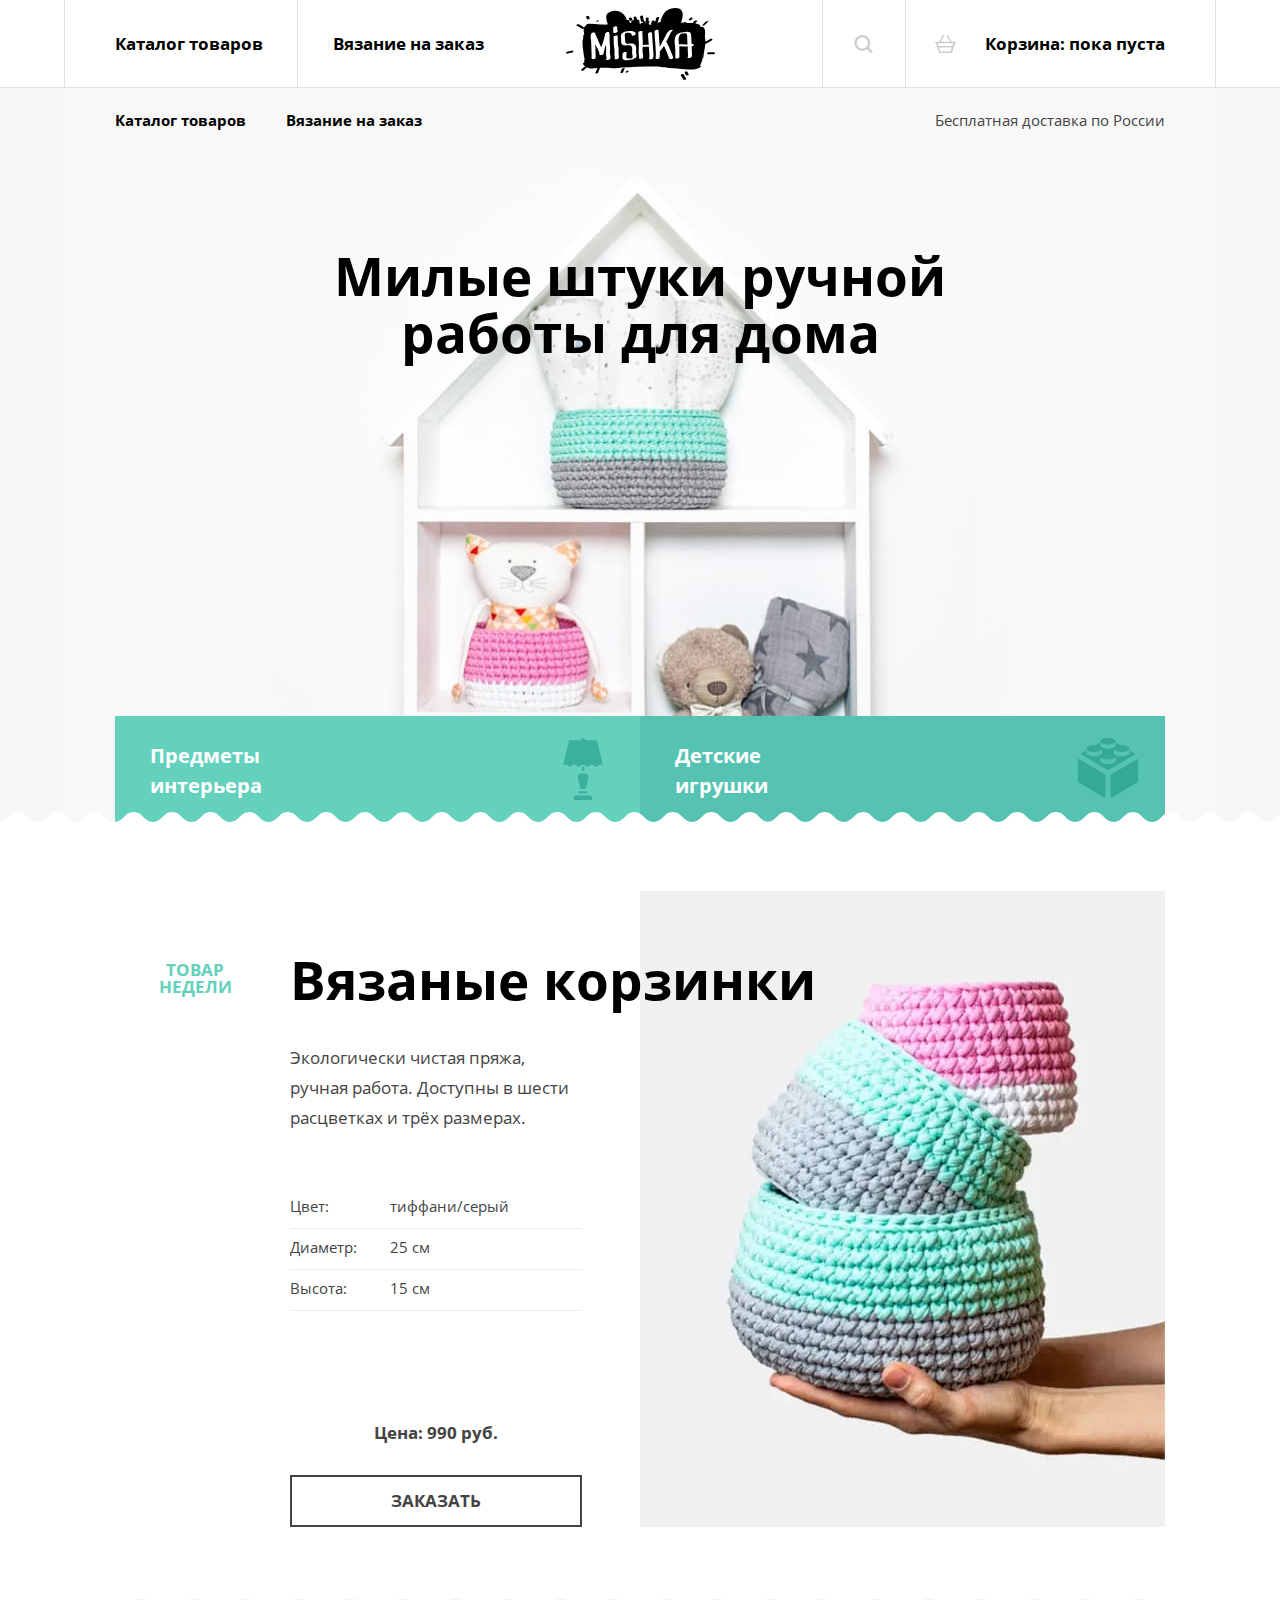
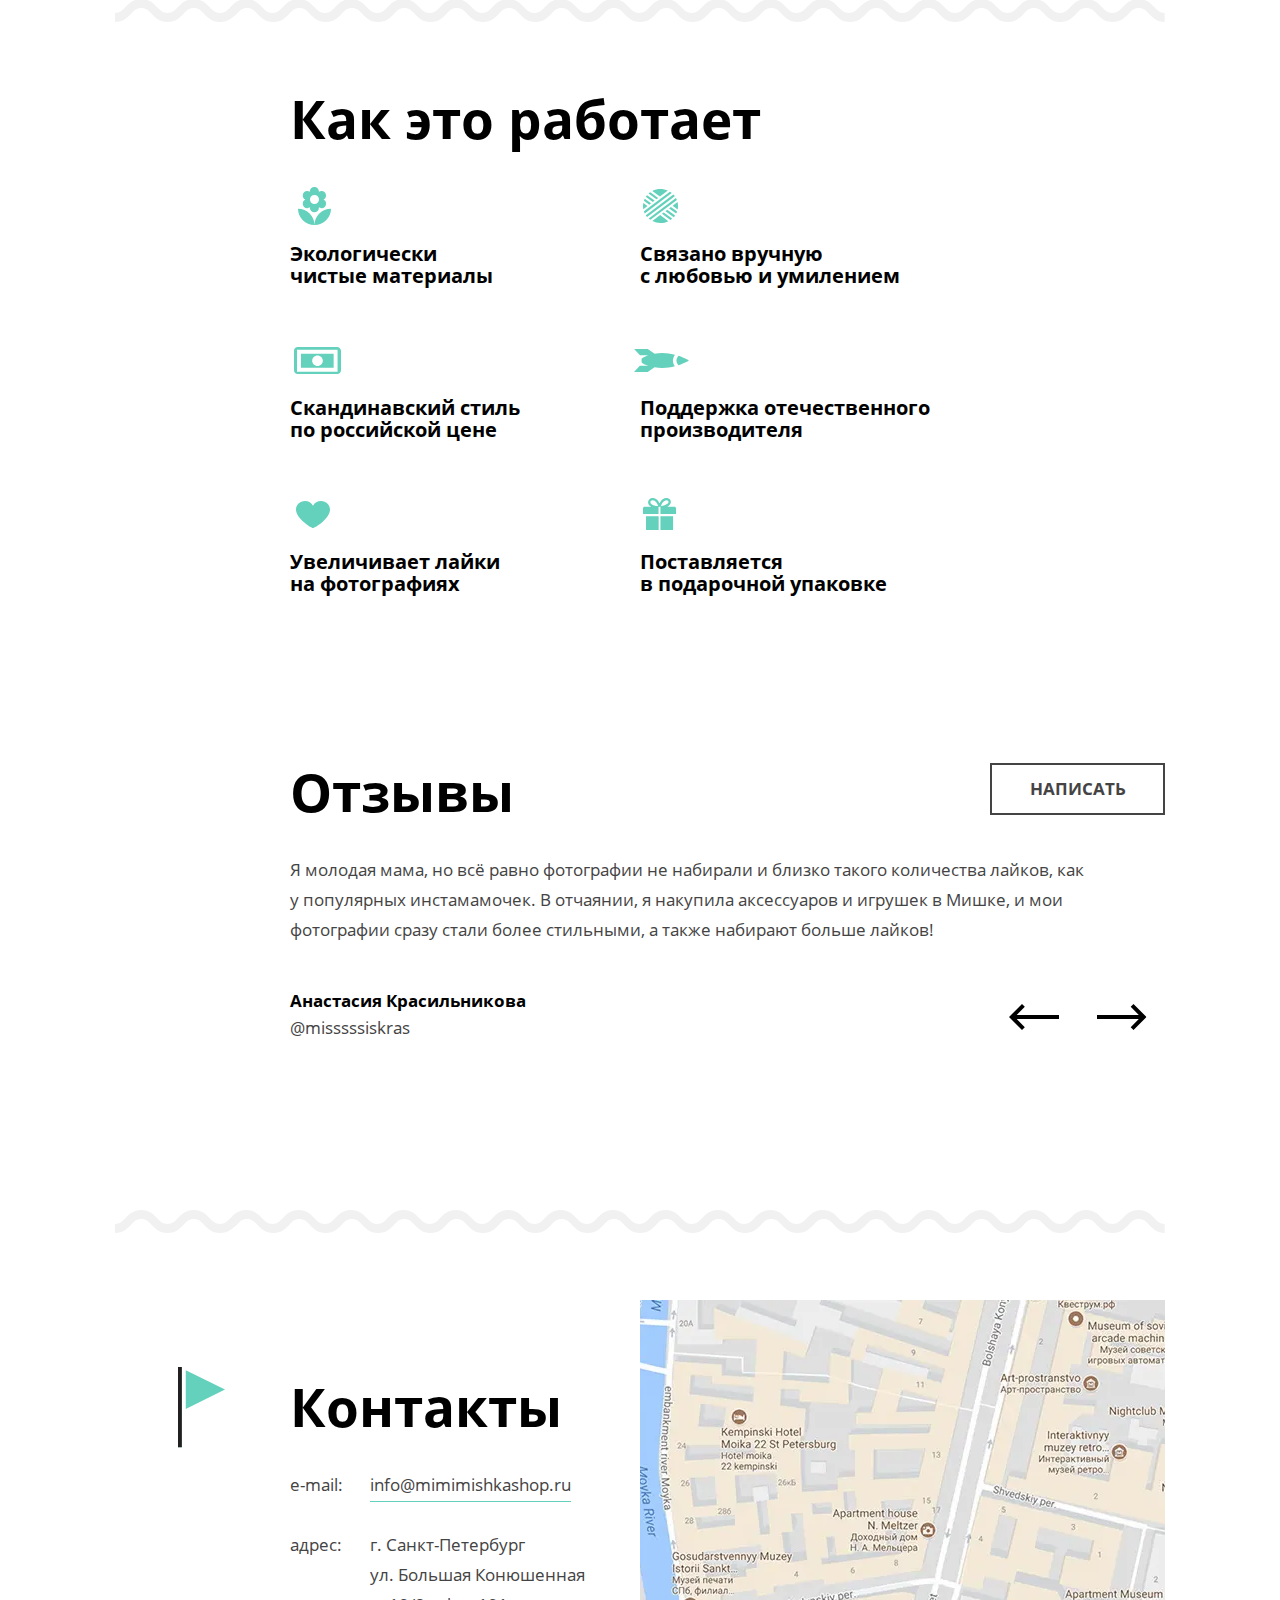
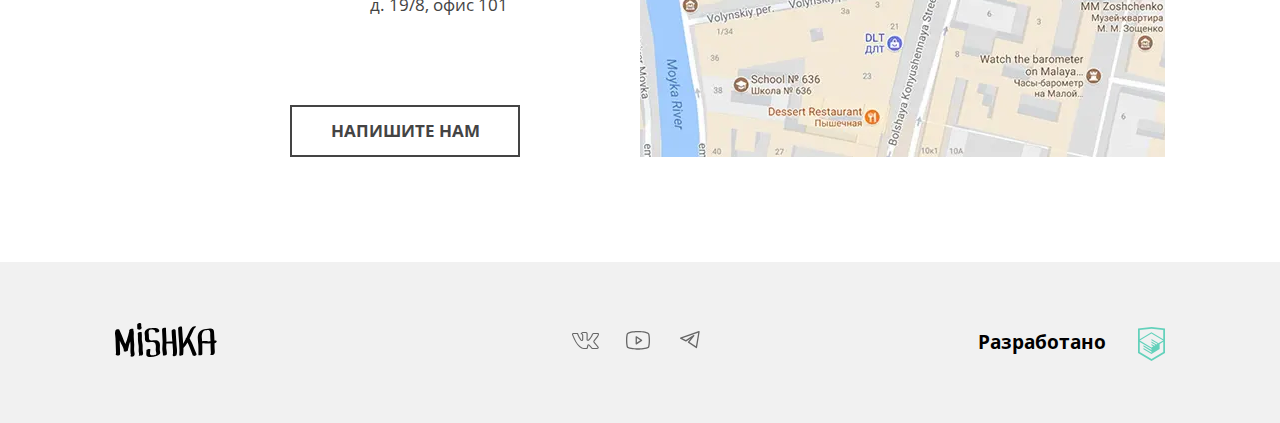
==== index.html @ 46e4a851 "Updates" ====
<!DOCTYPE html><html class="page" lang="ru"><head><meta charset="utf-8"><meta name="viewport" content="width=device-width,initial-scale=1"><title>HTML Academy: Мишка</title><link rel="stylesheet" href="css/style.min.css"><link rel="icon" href="favicon.ico"><link rel="icon" href="img/favicons/icon.svg" type="image/svg+xml"><link rel="apple-touch-icon" href="img/favicons/apple.png"><link rel="manifest" href="manifest.webmanifest"><link rel="preload" href="./fonts/opensans.woff2" type="font/woff2" as="font" crossorigin="anonymous"><link rel="preload" href="./fonts/opensansbold.woff2" type="font/woff2" as="font" crossorigin="anonymous"><link rel="preload" href="./fonts/opensans.woff" type="font/woff" as="font" crossorigin="anonymous"><link rel="preload" href="./fonts/opensansbold.woff" type="font/woff" as="font" crossorigin="anonymous"><meta name="keywords" content="HTML Academy, Мишка, Mishka"><meta name="description" content="Главная страница проекта"></head><body class="page__body"><header class="header"><div class="page__container header__container"><a class="header__logo" href="index.html"><picture><source media="(min-width: 1150px)" srcset="img/logotype-desktop.svg"><source media="(min-width: 768px)" srcset="img/logotype-tablet.svg"><img class="header__logo-image" src="img/logotype-mobile.svg" width="86" height="35" alt="Магазин «Мишка»."></picture></a><nav class="main-nav main-nav--no-js"><button class="main-nav__toggle main-nav__toggle--closed" type="button"><span class="visually-hidden">Открыть или закрыть навигационное меню</span></button><div class="main-nav__wrapper"><ul class="main-nav__list site-list"><li class="site-list__item"><a href="calalog.html">Каталог товаров</a></li><li class="site-list__item"><a href="form.html">Вязание на заказ</a></li></ul><ul class="main-nav__list user-list"><li class="user-list__item"><a class="user-list__login" href="#"><svg aria-hidden="true" focusable="false" width="18" height="18" viewBox="0 0 18 18" fill="none" xmlns="http://www.w3.org/2000/svg"><path d="m17.693 16.057-3.477-3.477c1.023-1.33 1.534-2.966 1.534-4.705C15.75 3.477 12.273 0 7.875 0S0 3.477 0 7.875s3.477 7.875 7.875 7.875c1.739 0 3.375-.614 4.704-1.534l3.478 3.477c.204.205.409.307.818.307.614 0 1.125-.511 1.125-1.125 0-.204-.102-.511-.307-.818ZM2.25 7.875c0-3.068 2.557-5.625 5.625-5.625S13.5 4.807 13.5 7.875 10.943 13.5 7.875 13.5 2.25 10.943 2.25 7.875Z"/></svg> <span>Поиск по сайту</span></a></li><li class="user-list__item"><a class="user-list__basket" href="#"><svg aria-hidden="true" focusable="false" width="21" height="18" viewBox="0 0 21 18" fill="none" xmlns="http://www.w3.org/2000/svg"><path d="M20.188 6.857h-3.55L13.188.381C12.985 0 12.58-.095 12.174.095s-.507.572-.304.953l3.145 5.81H5.783l3.145-5.81c.202-.381 0-.762-.305-.953-.406-.19-.811 0-1.014.286l-3.45 6.476H.812c-.406 0-.812.286-.812.762 0 .381.304.762.812.762h.202l.914 2.857c-.203.095-.305.286-.305.572 0 .38.305.666.71.666L4.058 18h12.884l1.725-5.524c.405 0 .71-.286.71-.667 0-.19-.102-.476-.304-.57l.912-2.858h.203c.406 0 .812-.286.812-.762 0-.476-.406-.762-.812-.762Zm-4.565 9.62H5.073L3.854 12.38h13.087l-1.319 4.095Zm1.623-5.525H3.348l-.812-2.666h15.522l-.812 2.666Z"/></svg> <span>Корзина: пока пуста</span></a></li></ul></div></nav></div></header><main class="main"><h1 class="visually-hidden">Главная страница</h1><section class="introduction introduction--index"><div class="page__container introduction__container"><div class="introduction__header"><ul class="introduction__site-list"><li class="introduction__site-item"><a href="calalog.html">Каталог товаров</a></li><li class="introduction__site-item"><a href="form.html">Вязание на заказ</a></li></ul><p class="introduction__paragraph">Бесплатная доставка по России</p></div><h2 class="introduction__title">Милые штуки ручной<br>работы для дома</h2><ul class="introduction__list products-type-list"><li class="products-type-list__item"><h3 class="products-type-list__title"><a class="products-type-list__link products-type-list__link--interior" href="#">Предметы<br>интерьера</a></h3></li><li class="products-type-list__item"><h3 class="products-type-list__title"><a class="products-type-list__link products-type-list__link--toys" href="#">Детские<br>игрушки</a></h3></li></ul></div></section><section class="week-product"><div class="page__container week_product__container"><h2 class="week-product__title">Вязаные корзинки</h2><p class="week_product__paragraph">Экологически чистая пряжа,<br>ручная работа. Доступны в шести расцветках и трёх размерах.</p><dl class="week-product__characteristics"><div><dt>Цвет:</dt><dd>тиффани/серый</dd></div><div><dt>Диаметр:</dt><dd>25&nbsp;см</dd></div><div><dt>Высота:</dt><dd>15&nbsp;см</dd></div></dl><picture><source type="image/webp" srcset="img/products/week-product-image@1x.webp, img/products/week-product-image@2x.webp 2x"><img class="week-product__image" src="img/products/week-product-image@1x.png" srcset="img/products/week-product-image@2x.png 2x" alt="Изображение товара недели."></picture><p class="week-product__price">Цена: 990&nbsp;руб.</p><button class="week-product__button button" type="button">Заказать</button></div></section><section class="about-us"><div class="page__container about-us__container"><h2 class="about-us__title">Как это работает</h2><ul class="about-us__list"><li class="about-us__item about-us__item--material"><h3 class="about-us__item-title">Экологически<br>чистые материалы</h3></li><li class="about-us__item about-us__item--price"><h3 class="about-us__item-title">Скандинавский стиль<br>по&nbsp;российской цене</h3></li><li class="about-us__item about-us__item--like"><h3 class="about-us__item-title">Увеличивает лайки<br>на&nbsp;фотографиях</h3></li><li class="about-us__item about-us__item--work"><h3 class="about-us__item-title">Связано вручную<br>с&nbsp;любовью и умилением</h3></li><li class="about-us__item about-us__item--support"><h3 class="about-us__item-title">Поддержка отечественного<br>производителя</h3></li><li class="about-us__item about-us__item--present"><h3 class="about-us__item-title">Поставляется<br>в&nbsp;подарочной упаковке</h3></li></ul></div></section><section class="reviews"><div class="page__container reviews__container slider"><h2 class="reviews__title">Отзывы</h2><div class="reviews__list slider__list"><blockquote class="reviews__item slider__item"><p class="reviews__text">Я молодая мама, но всё равно фотографии не набирали и близко такого количества лайков, как у&nbsp;популярных инстамамочек. В&nbsp;отчаянии, я накупила аксессуаров и игрушек в Мишке, и&nbsp;мои фотографии сразу стали более стильными, а также набирают больше лайков!</p><div class="reviews__author-info"><cite class="reviews__author-name">Анастасия Красильникова</cite> <cite class="reviews__author-mail">@misssssiskras</cite></div></blockquote><div class="reviews__controls slider__controls"><button class="slider__button slider__button--prev" type="button"><span class="visually-hidden">Предыдущий отзыв</span></button> <button class="slider__button slider__button--next" type="button"><span class="visually-hidden">Следующий отзыв</span></button></div></div><a class="reviews__write button" href="#">Написать</a></div></section><section class="location"><div class="page__container location__container"><h2 class="location__title">Контакты</h2><div class="location__contacts contacts"><div class="contacts__wrapper"><span>e-mail:</span> <a class="contacts__contact contacts__contact--href" href="mailto:info@mimimishkashop.ru">info@mimimishkashop.ru</a></div><div class="contacts__wrapper"><span>адрес:</span><address class="contacts__contact">г. Санкт-Петербург<br>ул. Большая Конюшенная<br>д. 19/8, офис 101</address></div></div><div class="location__map map"><picture><source type="image/webp" media="(min-width: 1300px)" srcset="img/map-desktop@1x.webp, img/map-desktop@2x.webp 2x"><source type="image/webp" media="(min-width: 768px)" srcset="img/map-tablet@1x.webp, img/map-tablet@2x.webp 2x"><source type="image/webp" srcset="img/map-mobile@1x.webp, img/map-mobile@2x.webp 2x"><source media="(min-width: 1300px)" srcset="img/map-desktop@1x.png, img/map-desktop@2x.png 2x"><source media="(min-width: 768px)" srcset="img/map-tablet@1x.png, img/map-tablet@2x.png 2x"><img class="map__image" loading="lazy" src="img/map-mobile@1x.png" srcset="img/map-mobile@2x.png 2x" alt="Расположение на карте."></picture><div class="map__interactive" id="map"><script src="https://api-maps.yandex.ru/2.1/?apikey=c214d7f7-bb76-458f-8f7b-6523a76e9c85&lang=ru_RU" type="text/javascript"></script></div></div><a class="location__write button" href="#">Напишите нам</a></div></section></main><footer class="footer"><div class="page__container footer__container"><a class="footer__logo" href="#"><svg class="footer__logo-img" width="102" height="34" role="img" aria-label="Mishka."><use href="img/sprite.svg#footer-logo"></use></svg></a><div class="footer__social social"><ul class="social__list"><li class="social__item"><a class="social__link social__link--vkontakte" href="https://vk.com/htmlacademy"><span class="visually-hidden">Вконтакте</span> <svg aria-hidden="true" focusable="false" width="27" height="17"><use href="img/sprite.svg#vkontakte"></use></svg></a></li><li class="social__item"><a class="social__link social__link--youtube" href="https://www.youtube.com/user/htmlacademyru"><span class="visually-hidden">Ютуб</span> <svg aria-hidden="true" focusable="false" width="24" height="19"><use href="img/sprite.svg#youtube"></use></svg></a></li><li class="social__item"><a class="social__link social__link--telegram" href="https://t.me/htmlacademy"><span class="visually-hidden">Телеграм</span> <svg aria-hidden="true" focusable="false" width="20" height="18"><use href="img/sprite.svg#telegram"></use></svg></a></li></ul></div><div class="footer__copyright copyright"><a class="copyright__link" href="https://htmlacademy.ru/intensive/adaptive"><span>Разработано</span> <span class="visually-hidden">в</span> <svg class="copyright__link-icon" width="27" height="34"><use href="img/sprite.svg#htmlacademy"></use></svg></a></div></div></footer><script src="js/scripts.min.js"></script></body></html>
---- css/style.min.css ----
@charset "UTF-8";@keyframes menu-open{0%{transform:scaleY(0);visibility:visible}to{transform:scaleY(1);visibility:visible}}@keyframes menu-close{0%{transform:scaleY(1);visibility:visible}99%{transform:scaleY(0);visibility:visible}to{transform:scaleY(0);visibility:hidden}}@font-face{font-family:"Open Sans";font-style:normal;font-weight:400;src:url(../fonts/opensans.woff2)format("woff2"),url(../fonts/opensans.woff)format("woff");font-display:swap}@font-face{font-family:"Open Sans";font-style:normal;font-weight:700;src:url(../fonts/opensansbold.woff2)format("woff2"),url(../fonts/opensansbold.woff)format("woff");font-display:swap}*,::after,::before{box-sizing:inherit}html{box-sizing:border-box}.visually-hidden{position:absolute;width:1px;height:1px;margin:-1px;padding:0;border:0;white-space:nowrap;clip:rect(0 0 0 0);overflow:hidden}img{max-width:100%}.button{margin:0}button.button{font-family:inherit;cursor:pointer}a.button,button.button{display:inline-flex;align-items:center;justify-content:center;background-color:transparent;color:#444;border-radius:0;border:2px solid #444;box-shadow:none;text-align:center;font-weight:700;text-transform:uppercase;text-decoration:none;transition:140ms all ease-in-out;padding:14px;font-size:17px;line-height:20px}a.button:hover,button.button:hover{background-color:#444;color:#fff}a.button:active,button.button:active{background-color:#444;color:rgba(255,255,255,.3)}a.button:disabled,button.button:disabled{background-color:#666;cursor:default;pointer-events:none;-webkit-user-select:none;user-select:none}a.button--center,button.button--center{width:100%;align-self:center}a.button--add,button.button--add{border:0;padding:16px;background-color:#63d1bb;color:#fff}a.button--add:hover,button.button--add:hover{background-color:#46c1ae}a.button--add:active,button.button--add:active{background-color:#46c1ae;color:rgba(255,255,255,.3)}a.button:not([href]){background-color:#666;cursor:default;pointer-events:none;-webkit-user-select:none;user-select:none}.input{display:flex;align-items:center;font:inherit;text-transform:uppercase;font-size:16px;line-height:20px;color:#444;background:#fff;border:1px solid #f7f7f7;border-radius:0;margin:0;width:100%;cursor:text;outline:0;box-shadow:none;transition:140ms all ease-in-out}@media (max-width:767px){.input{font-size:16px;line-height:18px;min-height:45px;padding:9.5px 40px 9.5px 14px}}@media (min-width:768px){.input{font-size:20px;line-height:30px;min-height:52px;padding:10px 50px 10px 18px}}.input::placeholder{color:rgba(68,68,68,.6)}.input+svg{color:#000}.input:hover{border-color:#cdcdcd}.input:focus{border:2px solid #444}@media (max-width:767px){.input:focus{padding:8.5px 39px 8.5px 13px}}@media (min-width:768px){.input:focus{padding:9px 49px 9px 17px}}.input:focus+svg{color:#63d1bb}.input--invalid,.input--invalid:hover,.input:focus:invalid{border:2px solid #ff8282}@media (max-width:767px){.input--invalid,.input--invalid:hover,.input:focus:invalid{padding:8.5px 39px 8.5px 13px}}@media (min-width:768px){.input--invalid,.input--invalid:hover,.input:focus:invalid{padding:9px 49px 9px 17px}}.input--invalid+svg,.input--invalid:hover+svg,.input:focus:invalid+svg{color:#ff8282}.input:disabled,.input:read-only{opacity:.6;cursor:default}.input--num::-webkit-inner-spin-button,.input--num::-webkit-outer-spin-button{-webkit-appearance:none;appearance:none}.input--textarea{resize:none}@media (max-width:767px){.input--textarea{min-height:152px;padding:9px 14px}}@media (min-width:768px){.input--textarea{min-height:174px;padding:9px 18px}}.input--textarea:focus{padding:8px 13px}@media (min-width:768px){.input--textarea:focus{padding:8px 17px}}.input::-webkit-contacts-auto-fill-button{visibility:hidden;position:absolute;pointer-events:none;right:0}.page__body{font-family:"Open Sans","Trebuchet MS",sans-serif;padding:0;margin:0;height:100%;display:flex;justify-content:space-between;flex-direction:column;min-height:100vh;-webkit-font-smoothing:antialiased;-moz-font-smoothing:antialiased;background-color:#fff;color:#000}.page__container{margin:0 auto}@media (max-width:767px){.page__container{padding:0 30px}}@media (min-width:768px){.page__container{padding:0 50px}}@media (min-width:1150px){.page__container{padding:0;max-width:1050px}}.header{background-color:#fff}@media (min-width:768px){.header{box-shadow:inset 0-1px 0 0#e0e0e0}}@media (max-width:767px){.header__container{position:relative;z-index:1;border-bottom:1px solid #ececec;min-height:80px}}@media (min-width:768px){.header__container{display:flex;justify-content:space-between;box-shadow:inset 0-1px 0 0#e0e0e0,-1px 0 0 0#e0e0e0;padding-right:0}}@media (min-width:1150px){.header__container{display:block;padding-left:0;position:relative;max-width:1150px}}.header__logo{background-color:transparent;cursor:pointer;display:block;width:-moz-fit-content;width:fit-content;height:-moz-fit-content;height:fit-content;transition:140ms all ease-in-out}@media (max-width:767px){.header__logo{padding:22px 0;margin:0 auto}}@media (min-width:768px){.header__logo{flex-shrink:0;align-self:center}}@media (min-width:1150px){.header__logo{position:absolute;top:0;right:0;bottom:0;left:0;margin:auto}}.header__logo:hover{opacity:.6}.header__logo:active{opacity:.3}.header__logo-image{display:block}@media (max-width:767px){.header__logo-image{width:86px;height:35px}}@media (min-width:768px){.header__logo-image{width:114px;height:46px}}@media (min-width:1150px){.header__logo-image{width:149px;height:72px}}.main-nav__toggle,.site-list__item a{display:block;color:#000;transition:140ms all ease-in-out}.main-nav__toggle{cursor:pointer;font:inherit;background-color:transparent;border:0;margin:0;right:0;top:0;padding:0;aspect-ratio:1/1;height:100%;position:absolute;z-index:2}.main-nav__toggle:hover{opacity:.6}.main-nav__toggle:active{opacity:.3}.main-nav__toggle--closed::before{content:"";position:absolute;top:50%;left:50%;transform:translate(-50%);width:20px;height:2px;background-color:#231f20;box-shadow:0 6px 0 0#000,0-6px 0 0#000}.main-nav__toggle--opened::after,.main-nav__toggle--opened::before{top:0;right:0;bottom:0;left:0;margin:auto;content:"";position:absolute;width:25px;height:2px;background-color:#000;box-shadow:none}.main-nav__toggle--opened::after{transform:rotate(45deg)}.main-nav__toggle--opened::before{transform:rotate(-45deg)}@media (min-width:768px){.main-nav__toggle{display:none}}@media (max-width:767px){.main-nav__wrapper{width:100%;position:absolute;top:100%;right:0;animation-duration:.2s;animation-timing-function:ease-in-out;animation-fill-mode:forwards;transform-origin:0 0;visibility:hidden;transform:scaleY(0)}.main-nav__wrapper--opened{animation-name:menu-open}.main-nav__wrapper--closed{animation-name:menu-close}}@media (min-width:768px){.main-nav__wrapper{position:static}}@media (min-width:1150px){.main-nav__wrapper{display:grid;grid-template-columns:3fr 1fr 3fr;grid-auto-flow:dense}.main-nav__wrapper::before{content:" ";display:block;grid-column:2/3}}.main-nav__list{display:flex}@media (max-width:767px){.main-nav__list{flex-direction:column}.main-nav__list+.main-nav__list{margin-top:-1px}}@media (min-width:768px){.main-nav__list{flex-wrap:wrap;justify-content:flex-end}}@media (max-width:767px){.main-nav--no-js .main-nav__toggle{visibility:hidden}.main-nav--no-js .main-nav__wrapper{visibility:visible;transform:scaleY(1);position:static;margin-left:-30px;width:calc(100% + 60px)}}.site-list{list-style:none;margin:0;padding:0}@media (min-width:768px){.site-list{display:none}}@media (min-width:1150px){.site-list{display:grid;grid-template-columns:auto auto;justify-content:start}}.site-list__item{display:block;position:relative}@media (max-width:767px){.site-list__item:first-child a{border-top:1px solid #ececec}}@media (min-width:768px){.site-list__item:nth-of-type(2n+1) a{padding-left:50px}}.site-list__item a{text-decoration:none;font-weight:700}@media (max-width:767px){.site-list__item a{background-color:#fff;border-bottom:1px solid #ececec;padding:27px 27px 27px 75px;font-size:17px;line-height:24px}}@media (min-width:768px){.site-list__item a{background-color:transparent;padding:32px 35px;font-size:17px;line-height:24px;min-height:88px;box-shadow:-1px -1px 0 0#e0e0e0,inset 0-1px 0 0#e0e0e0}}.site-list__item a:hover{color:rgba(0,0,0,.6)}.site-list__item a:active{color:rgba(0,0,0,.3)}.user-list{list-style:none;margin:0;padding:0}.user-list__item,.user-list__item a{display:block;position:relative}@media (max-width:767px){.user-list__item:first-child a{border-top:1px solid #ececec}}@media (min-width:768px){.user-list__item--active a::before{position:absolute;right:17.5px;left:17.5px;bottom:2px;height:2px;background-color:#63d1bb;content:""}}.user-list__item a{text-decoration:none;font-weight:700;color:#000;fill:rgba(0,0,0,.2);transition:140ms all ease-in-out}@media (max-width:767px){.user-list__item a{background-color:#fff;border-bottom:1px solid #ececec;padding:27px 27px 27px 75px;font-size:17px;line-height:24px}}@media (min-width:768px){.user-list__item a{background-color:transparent;padding:32px 50px 32px 30px;font-size:17px;line-height:24px;min-height:88px;box-shadow:1px -1px 0 0#e0e0e0,inset 0-1px 0 0#e0e0e0,inset 1px 0 0 0#e0e0e0}}.user-list__item a:hover{color:rgba(0,0,0,.6);fill:#63d1bb}.user-list__item a:active{color:rgba(0,0,0,.3);fill:rgba(99,209,187,.3)}.user-list__item svg{fill:inherit;width:21px;height:18px}@media (max-width:767px){.user-list__item svg{position:absolute;left:30px}}@media (min-width:768px){.user-list__item svg,.user-list__login svg{position:absolute;left:30px;top:0;bottom:0;margin:auto 0}.user-list__item svg+span{margin-left:50px}.user-list__login{min-width:83px}.user-list__login span{position:absolute;opacity:0}.user-list__login svg{right:0;left:0;margin:auto}}.main{flex-grow:1}.introduction{position:relative}.introduction--index{background-color:#f7f7f7;background-image:url(../img/introduction-background@1x.jpg);background-repeat:no-repeat;background-size:auto 100%;background-position:center}@media (-webkit-min-device-pixel-ratio:2),(min-resolution:2dppx){.introduction--index{background-image:url(../img/introduction-background@2x.jpg)}}@media (max-width:767px){.introduction--index{background-size:auto 373px;background-position:center -18px}}@media (min-width:768px){.introduction::after{content:"";position:absolute;bottom:0;right:0;left:0;height:24px;background-image:url(../img/zigzag-white.svg)}}@media (max-width:767px){.introduction__container{padding-top:5px}.introduction__header{display:none}}@media (min-width:768px){.introduction__header{display:flex;justify-content:space-between;margin-bottom:90px}}@media (min-width:1150px){.introduction__header{margin-bottom:95px}}.introduction__site-list{list-style:none;padding:0;display:flex;flex-wrap:wrap;margin:0 0 0-20px}.introduction__site-item a{display:block;padding:20px;font-weight:700;font-size:15px;line-height:24px;text-decoration:none;color:#000}.introduction__site-item a:hover{opacity:.6}.introduction__site-item a:active{opacity:.3}.introduction__paragraph{font-size:15px;line-height:24px;color:#444;text-align:right;flex-shrink:0;margin:20px 0 0}.introduction__title{font:inherit;margin:0;text-align:center;font-weight:700}@media (max-width:767px){.introduction__title{font-size:27px;line-height:30px}}@media (min-width:768px){.introduction__title{font-size:43px;line-height:50px}}@media (min-width:1150px){.introduction__title{font-size:53px;line-height:57px}}@media (max-width:767px){.introduction__title{margin-top:68px;margin-bottom:120px}}@media (min-width:768px){.introduction__title{margin-top:90px;margin-bottom:372px}}@media (min-width:1150px){.introduction__title{margin-top:95px;margin-bottom:355px}}@media (max-width:767px){.introduction__list{margin:0-30px}}.products-type-list{list-style:none;padding:0;display:grid}@media (min-width:768px){.products-type-list{margin:0;grid-template-columns:repeat(2,1fr)}}.products-type-list__title,.week-product__characteristics dd{margin:0}.products-type-list__item a{background-color:#63d1bb}.products-type-list__item:nth-of-type(2n+2) a{background-color:#56c3b2}.products-type-list__link{display:block;color:#fff;font:inherit;font-weight:700;text-decoration:none;position:relative;transition:140ms all ease-in-out}.products-type-list__link::after{content:"";width:60px;height:62px;position:absolute;top:22px;right:27px;background-size:contain;background-position:top center;background-repeat:no-repeat;opacity:.5;transition:140ms all ease-in-out}.products-type-list__link--interior::after{background-image:url(../img/interior.svg)}.products-type-list__link--toys::after{background-image:url(../img/toys.svg)}@media (max-width:767px){.products-type-list__link{font-size:19px;line-height:24px;padding:25px 160px 30px 30px}}@media (min-width:768px){.products-type-list__link{font-size:20px;line-height:30px;padding:25px 160px 35px 35px}}.products-type-list__link::before{content:"";position:absolute;right:0;left:0;bottom:0;height:5px;background-color:inherit;transition:140ms all ease-in-out}.products-type-list__link:hover{transform:translateY(-5px)}.products-type-list__link:hover::before{transform:translateY(5px)}.products-type-list__link:hover::after{opacity:.7}.products-type-list__link:active::after{opacity:.3}.week_product__container{position:relative}.week_product__container::after{content:"";position:absolute;bottom:0;height:23px;background-image:url(../img/zigzag-gray.svg);background-size:contain;background-repeat:no-repeat;background-position:bottom center}@media (max-width:767px){.week_product__container::after{width:calc(100% + 30px);left:-30px}}@media (min-width:768px){.week_product__container::after{width:calc(100% + 50px);left:-50px}}@media (min-width:1150px){.week_product__container::after{width:100%;right:0;left:0}}@media (max-width:767px){.week_product__container{display:flex;flex-direction:column;padding-top:31px;padding-bottom:42px}}@media (min-width:768px){.week_product__container{display:grid;grid-template-columns:auto 50%;grid-auto-flow:dense;column-gap:42px;padding-top:40px;padding-bottom:70px}}@media (min-width:1150px){.week_product__container{grid-template-columns:auto 60%;padding-left:175px;column-gap:58px;padding-top:55px;padding-bottom:95px}}.week-product__title{font:inherit;margin:0;font-weight:700;position:relative}@media (max-width:767px){.week-product__title{font-size:25px;line-height:30px}}@media (min-width:768px){.week-product__title{font-size:43px;line-height:50px}}@media (min-width:1150px){.week-product__title{font-size:53px;line-height:57px}}@media (max-width:767px){.week-product__title{display:flex;flex-direction:column-reverse;margin-bottom:17px}}@media (min-width:768px){.week-product__title{grid-column:1/-1;grid-row:1/2;margin-bottom:37px}}@media (min-width:1150px){.week-product__title{margin-top:60px;margin-bottom:35px}}.week-product__title::before{content:"Товар недели";display:block;font-weight:700;font-size:17px;line-height:20px;text-transform:uppercase;color:#63d1bb}@media (max-width:767px){.week-product__title::before{margin-top:4px}}@media (min-width:768px){.week-product__title::before{text-align:center;line-height:17px;position:absolute;width:100px;right:0;top:10px}}@media (min-width:1150px){.week-product__title::before{right:calc(100% + 45px)}}.week_product__paragraph{font:inherit;margin:0;color:#444}@media (max-width:767px){.week_product__paragraph{font-size:15px;line-height:24px}}@media (min-width:768px){.week_product__paragraph{font-size:17px;line-height:30px}}@media (max-width:767px){.week_product__paragraph{margin-bottom:20px}}@media (min-width:768px){.week_product__paragraph{margin-bottom:45px}}@media (min-width:1150px){.week_product__paragraph{margin-bottom:55px}}.week-product__characteristics{margin:0;color:#444;display:flex;flex-direction:column;font-size:15px;line-height:20px}@media (max-width:767px){.week-product__characteristics{margin-bottom:28px}}@media (min-width:768px){.week-product__characteristics{margin-bottom:55px}}@media (min-width:1150px){.week-product__characteristics{margin-bottom:110px}}.week-product__characteristics div{display:grid;grid-template-columns:80px auto;column-gap:20px;padding:8px 0 12px;border-bottom:1px solid #ececec}.week-product__image{display:block;width:100%;height:auto}@media (min-width:768px){.week_product__container picture{grid-column:2/-1;grid-row:2/6;align-self:end}}@media (min-width:1150px){.week_product__container picture{grid-column:2/-1;grid-row:1/6;align-self:start}}.week-product__price{font-weight:700;font-size:17px;line-height:24px;text-align:center;color:#444;margin-top:25px;margin-bottom:10px}@media (min-width:768px){.week-product__price{margin-top:0;margin-bottom:30px}}.week-product__button{margin-top:15px}@media (min-width:768px){.week-product__button{margin:0;align-self:end}}@media (max-width:767px){.about-us__container{padding-top:30px;padding-bottom:30px}}@media (min-width:768px){.about-us__container{padding-top:60px;padding-bottom:83px}}@media (min-width:1150px){.about-us__container{padding-top:68px;padding-bottom:84px;padding-left:175px}}.about-us__title{font:inherit;margin:0;font-weight:700}@media (max-width:767px){.about-us__title{font-size:25px;line-height:30px}}@media (min-width:768px){.about-us__title{font-size:43px;line-height:50px}}@media (min-width:1150px){.about-us__title{font-size:53px;line-height:57px}}@media (max-width:767px){.about-us__title{margin-bottom:28px}}@media (min-width:768px){.about-us__title{margin-bottom:41px}}@media (min-width:1150px){.about-us__title{margin-bottom:40px}}.about-us__list{list-style:none;margin:0;padding:0;display:grid}@media (max-width:767px){.about-us__list{gap:24px}}@media (min-width:768px){.about-us__list{grid-template-columns:auto 50%;grid-template-rows:repeat(3,1fr);grid-auto-flow:column;row-gap:55px;column-gap:5px}}@media (min-width:1150px){.about-us__list{grid-template-columns:auto 60%;row-gap:54px}}.about-us__item{display:flex;flex-direction:column}@media (max-width:767px){.about-us__item{gap:21px}}@media (min-width:768px){.about-us__item{gap:18px}}.about-us__item::before{content:"";display:block;width:55px;height:38px;background-size:initial;background-position:center;background-repeat:no-repeat}.about-us__item--material::before{background-image:url(../img/about-material.svg);background-position:center left 8px}.about-us__item--price::before{background-image:url(../img/about-price.svg)}.about-us__item--like::before{background-image:url(../img/about-like.svg);background-position:center left 6px}.about-us__item--work::before{background-image:url(../img/about-work.svg);background-position:center left 3px}.about-us__item--support::before{background-image:url(../img/about-support.svg);margin-left:-6px}.about-us__item--present::before{background-image:url(../img/about-present.svg);background-position:center left 3px}.about-us__item-title{font:inherit;margin:0;font-weight:700}@media (max-width:767px){.about-us__item-title{font-size:17px;line-height:20px}}@media (min-width:768px){.about-us__item-title{font-size:20px;line-height:22px}.reviews{background-image:url(../img/reviews-background@1x.jpg);background-repeat:no-repeat;background-position:0 0;background-size:350px auto}}@media (-webkit-min-device-pixel-ratio:2) and (min-width:768px),(min-resolution:2dppx) and (min-width:768px){.reviews{background-image:url(../img/reviews-background@2x.jpg)}}@media (min-width:1150px){.reviews{background-image:none}}.reviews__container{position:relative}.reviews__container::after{content:"";position:absolute;bottom:0;height:23px;background-image:url(../img/zigzag-gray.svg);background-size:contain;background-repeat:no-repeat;background-position:bottom center}@media (max-width:767px){.reviews__container::after{width:calc(100% + 30px);left:-30px}}@media (min-width:768px){.reviews__container::after{width:calc(100% + 50px);left:-50px}}@media (min-width:1150px){.reviews__container::after{width:100%;right:0;left:0}}@media (max-width:767px){.reviews__container{padding-top:30px;padding-bottom:48px;display:flex;flex-direction:column}}@media (min-width:768px){.reviews__container{padding-top:82px;padding-bottom:129px}}@media (min-width:1150px){.reviews__container{padding-top:84px;padding-bottom:190px;padding-left:175px}}.reviews__title{font:inherit;margin:0;font-weight:700}@media (max-width:767px){.reviews__title{font-size:25px;line-height:30px}}@media (min-width:768px){.reviews__title{font-size:43px;line-height:50px}}@media (min-width:1150px){.reviews__title{font-size:53px;line-height:57px}}@media (max-width:767px){.reviews__title{margin-bottom:14px}}@media (min-width:768px){.reviews__title{margin-bottom:38px}}@media (min-width:1150px){.reviews__title{margin-bottom:35px}}.reviews__text{font:inherit;margin:0;color:#444;text-shadow:#fff 1px 1px,#fff 1px -1px,#fff -1px 1px,#fff -1px -1px}@media (max-width:767px){.reviews__text{font-size:15px;line-height:24px}}@media (min-width:768px){.reviews__text{font-size:17px;line-height:30px}}@media (max-width:767px){.reviews__text{margin-bottom:33px}}@media (min-width:768px){.reviews__text{margin-bottom:61px}}@media (min-width:1150px){.reviews__text{margin-bottom:44px}}.reviews__item{margin:0}.reviews__author-info{display:flex;flex-direction:column}.reviews__author-mail,.reviews__author-name{font-weight:700;font-size:17px;line-height:24px;font-style:normal}.reviews__author-mail{font-weight:400;line-height:30px;color:#444}@media (min-width:768px){.reviews__write{position:absolute;width:175px;top:80px;right:50px}}@media (min-width:1150px){.reviews__write{top:84px;right:0}}.slider__list{position:relative}.slider__controls{display:flex;height:52px}@media (max-width:767px){.slider__controls{margin-top:30px;margin-bottom:38px;border:1px solid #ececec}.slider__controls::before{content:" ";width:1px;order:2;flex-shrink:0;align-self:stretch;background-color:#ececec}}@media (min-width:768px){.slider__controls{position:absolute;bottom:0;right:0;width:175px}}.slider__button{margin:0;padding:0;border:0;background-color:transparent;box-shadow:none;cursor:pointer;flex-grow:1;transition:140ms all ease-in-out;background-image:url(../img/huge-arrow-left.svg);background-size:initial;background-position:48%center;background-repeat:no-repeat}.slider__button--prev{order:1}.slider__button--next{transform:rotate(180deg);order:3}.slider__button:hover{opacity:.6}.slider__button:active{opacity:.3}@media (min-width:768px){.slider__button{background-position:center}}.program{overflow-x:hidden}@media (max-width:767px){.program__container{padding-top:27px;padding-bottom:32px}}@media (min-width:768px){.program__container{padding-top:30px;padding-bottom:72px}}@media (min-width:1150px){.program__container{padding-top:40px;padding-bottom:82px}}.program__title{font:inherit;margin:0;font-weight:700}@media (max-width:767px){.program__title{font-size:25px;line-height:30px}}@media (min-width:768px){.program__title{font-size:43px;line-height:50px}}@media (min-width:1150px){.program__title{font-size:53px;line-height:57px}}@media (max-width:767px){.program__title{line-height:36px;margin-bottom:37px}}@media (min-width:768px){.program__title{margin-bottom:54px;margin-left:39px}}@media (min-width:1150px){.program__title{margin-bottom:56px;margin-left:0}}.program__paragraph{text-transform:uppercase}@media (max-width:767px){.program__paragraph{font-size:14px;line-height:18px;margin-bottom:39px;max-width:226px}}@media (min-width:768px){.program__paragraph{font-size:20px;line-height:30px;margin-bottom:66px;max-width:323px;margin-left:40px}}@media (min-width:1150px){.program__paragraph{margin-left:0}.form{display:grid;grid-template-columns:repeat(2,1fr);column-gap:80px;row-gap:69px;align-items:start}}.form__group{border:0;margin:0;padding:0;position:relative}@media (min-width:768px){.form__group{padding:0 40px}}@media (min-width:1150px){.form__group{padding:0}}.form__group--specifications{margin-bottom:23px;display:grid;gap:14px}@media (min-width:768px){.form__group--specifications{gap:20px;margin-bottom:72px;padding-right:37px}}@media (min-width:1150px){.form__group--specifications{margin:0;padding:0}}.form__group--program{margin-bottom:26px}@media (max-width:767px){.form__group--program{padding-top:24px;padding-bottom:20px}.form__group--program::before{content:""}.form__group--program::after,.form__group--program::before{width:100vw;height:1px;position:absolute;left:-20px;background-color:#e0e0e0}.form__group--program::before{top:0}.form__group--program::after{content:"";bottom:0}}@media (min-width:768px){.form__group--program{margin-bottom:75px;padding-right:37px}}@media (min-width:1150px){.form__group--program{margin:0;align-self:center;padding:0}}.form__group--owner-contacts{margin-bottom:24px;display:grid;gap:14px}@media (min-width:768px){.form__group--owner-contacts{gap:20px;margin-bottom:65px;padding-right:36px}}@media (min-width:1150px){.form__group--owner-contacts{grid-column:1/-1;display:grid;grid-template-columns:repeat(2,1fr);column-gap:80px;margin:0;padding:0}}.form__group--owner-comment{margin-bottom:23px}@media (min-width:768px){.form__group--owner-comment{margin-bottom:65px;padding-right:37px}}@media (min-width:1150px){.form__group--owner-comment{grid-column:1/-1;margin:-2px 0 0;padding:0}}.form__group--additionally{margin-bottom:34px}@media (min-width:768px){.form__group--additionally{margin-bottom:54px}}@media (min-width:1150px){.form__group--additionally{grid-column:1/-1;margin:-2px 0 0}}.form__group--submit{display:grid;gap:21px}@media (min-width:768px){.form__group--submit{grid-template-columns:repeat(2,1fr);column-gap:60px;row-gap:32px}}@media (min-width:1150px){.form__group--submit{grid-column:1/-1;column-gap:80px;margin-top:-8px}}.form__title{font:inherit;font-weight:400;margin:0;background-color:#fff;padding:0 23px 0 0;display:block;width:-moz-fit-content;width:fit-content;grid-column:1/-1}.form__title::after{content:"";height:2px;width:100%;position:absolute;background-color:#63d1bb;z-index:-1;top:16px}@media (min-width:768px){.form__title::after{width:100vw;top:22px;left:50%;transform:translateX(-50%)}}@media (max-width:767px){.form__title{font-size:24px;line-height:26px}}@media (min-width:768px){.form__title{font-size:36px;line-height:36px;padding:0 40px}}@media (min-width:1150px){.form__title{margin-left:-40px}}@media (max-width:767px){.form__title{max-width:72%}.form__title--owner-contacts{margin-bottom:21px;padding-right:10px}.form__title--owner-comment{margin-bottom:37px}.form__title--additionally{margin-bottom:34px}}@media (min-width:768px){.form__title{margin-bottom:76px;margin-left:-40px}.form__title--owner-contacts{margin-bottom:56px}.form__title--additionally{margin-bottom:57px}}.form__group-wrapper{display:grid;grid-template-columns:auto 1fr;align-items:center}@media (max-width:767px){.form__group-wrapper{gap:12px}.form__group-wrapper--name{gap:13px}.form__group-wrapper--weight{gap:16px}.form__group-wrapper--age{gap:15px}}@media (min-width:768px){.form__group-wrapper{gap:18px}.form__group-wrapper--weight{gap:20px}.form__group-wrapper--email{gap:22px}.form__group-wrapper--telephone{gap:15px}}@media (min-width:1150px){.form__group-wrapper{gap:14px}.form__group-wrapper--name{gap:17px}.form__group-wrapper--weight{gap:20px}.form__group-wrapper--age{gap:18px}.form__group-wrapper--email{gap:22px}.form__group-wrapper--telephone{gap:15px}}.form__input-with-icon{position:relative}.form__input-with-icon svg{position:absolute;top:50%;transform:translateY(-50%);width:20px}@media (max-width:767px){.form__input-with-icon svg{right:14px}}@media (min-width:768px){.form__input-with-icon svg{right:16px}}.form__label{color:#444;text-transform:uppercase;max-width:200px}@media (max-width:767px){.form__label{font-size:16px;line-height:18px}}@media (min-width:768px){.form__label{font-size:20px;line-height:30px}}.form__group-list{list-style:none;padding:0;margin:0;display:grid}@media (max-width:767px){.form__group-list{row-gap:12px}}@media (min-width:768px){.form__group-list--program{row-gap:13px;padding:24px 27px;border:1px solid #e0e0e0}.form__group-list--additionally{grid-template-columns:repeat(2,1fr);column-gap:60px;row-gap:32px}}@media (min-width:1150px){.form__group-list--additionally{display:grid;grid-template-columns:repeat(4,1fr);column-gap:80px}}.form__group-item{display:block;line-height:100%}.form__control{position:relative;cursor:pointer;display:block}@media (max-width:767px){.form__control{padding:6px 0 6px 46px}}@media (min-width:768px){.form__control{padding:5px 0 5px 60px}}.form__control-label{cursor:pointer;color:#231f20;text-transform:uppercase}@media (max-width:767px){.form__control-label{font-size:16px;line-height:18px}}@media (min-width:768px){.form__control-label{font-size:20px;line-height:30px}}.form__control-mark{position:absolute;left:0;top:50%;transform:translateY(-50%);aspect-ratio:1/1;width:30px;border:1px solid #cdcdcd}.form__control-mark--radio{border-radius:50%}@media (min-width:768px){.form__control-mark{width:40px}}.form__control-mark--checkbox::before{position:absolute;top:0;right:0;bottom:0;left:0;margin:auto;width:18px;height:14px;background-color:transparent;background-image:url(../img/v.svg);background-repeat:no-repeat;background-size:contain;content:"";display:none}@media (min-width:768px){.form__control-mark--checkbox::before{width:24px;height:19px}}.form__control-mark--radio::before{position:absolute;top:0;right:0;bottom:0;left:0;margin:auto;aspect-ratio:1/1;width:13.5px;background-color:#63d1bb;border-radius:50%;content:"";display:none}@media (min-width:768px){.form__control-mark--radio::before{width:18px}}.form__control-input:checked+.form__control-mark::before{display:block}.form__control-input:hover+.form__control-mark{border-color:#bababa}.form__control-input:disabled~span{opacity:.3}.form__control-input:disabled~.form__control-mark{border-color:#bababa}.form__paragraph{font-family:"Arial",sans-serif;margin:0}@media (max-width:767px){.form__paragraph{font-size:14px;line-height:16px;text-align:center}}@media (min-width:768px){.form__paragraph{font-size:16px;align-self:center}}.accompaniment__dl dd,.catalog__card-characteristics dd,.form__button{margin:0}@media (max-width:767px){.form__button.button{font-size:16px;line-height:20px;min-height:40px}}@media (min-width:768px){.form__button.button{margin:0 1px;min-height:52px}}@media (max-width:767px){.catalog__container{padding-top:27px}}@media (min-width:768px){.catalog__container{padding-top:30px;padding-bottom:34px}}@media (min-width:1150px){.catalog__container{padding-top:41px;padding-bottom:38px}}.catalog__title{font:inherit;margin:0;font-weight:700}@media (max-width:767px){.catalog__title{font-size:25px;line-height:30px}}@media (min-width:768px){.catalog__title{font-size:43px;line-height:50px}}@media (min-width:1150px){.catalog__title{font-size:53px;line-height:57px}}@media (max-width:767px){.catalog__title{line-height:36px;margin-bottom:41px}}@media (min-width:768px){.catalog__title{margin-bottom:82px}}@media (min-width:1150px){.catalog__title{margin-bottom:84px}}.catalog__list{list-style:none;margin:0;padding:0}@media (min-width:768px){.catalog__list{display:grid;grid-template-columns:repeat(auto-fill,minmax(245px,1fr));gap:60px}}@media (min-width:1150px){.catalog__list{column-gap:80px;row-gap:63px}}@media (max-width:767px){.catalog__card{display:grid;grid-template-columns:repeat(2,1fr);grid-auto-flow:dense;grid-template-rows:min-content 1fr 40px;row-gap:12px;padding-top:20px;padding-bottom:25px;position:relative}.catalog__card::before{content:"";position:absolute;width:calc(100% + 40px);right:-20px;height:1px;top:0;background-color:#ebebeb}.catalog__card:last-child::after{content:"";position:absolute;width:calc(100% + 40px);right:-20px;height:1px;bottom:0;background-color:#ebebeb}}@media (min-width:768px){.catalog__card{display:flex;flex-direction:column;min-height:430px;padding:36px 36px 39px;background-color:#f1f1f1;margin-top:81px}}@media (min-width:1150px){.catalog__card{padding-left:40px;padding-right:36px;padding-bottom:40px}}@media (max-width:767px){.catalog__card--show-more{display:flex;flex-direction:column;gap:0}}@media (min-width:768px){.catalog__card--show-more{background-color:#fff;border:2px solid #f1f1f1;padding-top:50px}}@media (min-width:1150px){.catalog__card--show-more{padding-left:36px;padding-right:36px}}@media (min-width:768px){.catalog__card--show-more .button{margin:auto 0 0}}.catalog__card-image-wrapper{display:flex}@media (max-width:767px){.catalog__card-image-wrapper{grid-row:span 2;height:112px}}@media (min-width:768px){.catalog__card-image-wrapper{height:208px;margin-bottom:34px;margin-top:-118px}}@media (min-width:1150px){.catalog__card-image-wrapper{height:197px;margin-bottom:46px;margin-top:-119px}}.catalog__card-image{display:block;margin:0 auto;max-height:100%;max-width:100%;width:auto}@media (max-width:767px){.catalog__card-image--500{margin-top:auto;margin-bottom:6px;align-self:center;max-height:100%}}@media (min-width:768px){.catalog__card-image--500{height:172px}}@media (min-width:1150px){.catalog__card-image--500{height:173px;margin-bottom:-6px}}@media (max-width:767px){.catalog__card-image--1000{align-self:flex-end;height:100px}}@media (min-width:768px){.catalog__card-image--1000{height:200px}}@media (min-width:1150px){.catalog__card-image--1000{height:196px}}@media (min-width:768px){.catalog__card-image{align-self:flex-end}}@media (max-width:767px){.catalog__card-image--500.catalog__card-image--p1{margin-bottom:12px}}@media (min-width:768px){.catalog__card-image--1000.catalog__card-image--p1{margin-bottom:-9px;height:209px}}@media (min-width:1150px){.catalog__card-image--1000.catalog__card-image--p1{margin-bottom:-8px;min-height:calc(100% + 5px)}}.catalog__card-title{font:inherit;margin:0;font-weight:700}@media (max-width:767px){.catalog__card-title{font-size:17px;line-height:24px}}@media (min-width:768px){.catalog__card-title{font-size:20px;line-height:24px}}@media (max-width:767px){.catalog__card-title{max-width:60%;margin-bottom:1px}}@media (min-width:768px){.catalog__card-title{margin-bottom:14px}.catalog__card-title span{display:block;margin-left:4px}}@media (min-width:1150px){.catalog__card-title span{margin-left:8px}.catalog__card-title--show-more span{margin-left:0}}.catalog__card-title--show-more{max-width:100%;text-align:center;padding:0 20px}@media (max-width:767px){.catalog__card-title--show-more{margin-bottom:8px}}@media (min-width:768px){.catalog__card-title--show-more{margin-bottom:23px;padding:0}}.catalog__card-characteristics{font-family:"Arial",sans-serif;margin:0;color:#444;display:flex;flex-direction:column}@media (max-width:767px){.catalog__card-characteristics{font-size:12px;line-height:16px}}@media (min-width:768px){.catalog__card-characteristics{font-size:16px;line-height:16px;margin-bottom:33px}}.catalog__card-characteristics div{display:flex;justify-content:space-between;gap:20px}@media (min-width:768px){.catalog__card-characteristics div{padding:7px 0 8px;border-bottom:1px solid #cdcdcd}}.catalog__card-characteristics div:first-child{margin-right:2px}@media (min-width:768px){.catalog__card-characteristics div:first-child{margin-right:4px}}@media (min-width:1150px){.catalog__card-characteristics div:first-child{margin-right:2px}}@media (max-width:767px){.catalog__card-button{grid-column:1/-1}}@media (min-width:768px){.catalog__card-button{margin-top:auto;margin-left:3px;margin-right:1px}}@media (min-width:1150px){.catalog__card-button{margin-left:-1px;margin-right:2px}}.catalog__card-plus{aspect-ratio:1/1;position:relative;margin:0 auto}.catalog__card-plus::after,.catalog__card-plus::before{content:"";width:100%;height:2px;background-color:#d3d3d3;position:absolute;top:50%;transform:translateY(-50%)}.catalog__card-plus::after{transform:translateY(-50%) rotate(90deg)}@media (max-width:767px){.catalog__card-plus{width:30px;margin-bottom:23px;margin-top:5px}}@media (min-width:768px){.catalog__card-plus{width:60px;margin-bottom:48px}}@media (min-width:1150px){.catalog__card-plus{margin-bottom:44px}}.catalog__card-paragraph{font-family:"Arial",sans-serif;color:#444;text-align:center;margin:0 auto}@media (max-width:767px){.catalog__card-paragraph{font-size:12px;line-height:16px;margin-bottom:21px}}@media (min-width:768px){.catalog__card-paragraph{font-size:16px;line-height:18px;max-width:167px;margin-bottom:33px}}.accompaniment{overflow-x:hidden}.accompaniment__container{position:relative}@media (max-width:767px){.accompaniment__container{margin-top:24px;margin-bottom:35px}}@media (min-width:768px){.accompaniment__container{margin-top:34px;margin-bottom:76px}}@media (min-width:1150px){.accompaniment__container{margin-top:37px;margin-bottom:86px;display:grid;grid-template-columns:repeat(4,1fr);column-gap:80px}}.accompaniment__title{font:inherit;font-weight:400;margin:0;background-color:#fff;padding:0 23px 0 0;display:block;width:-moz-fit-content;width:fit-content;grid-column:1/-1}.accompaniment__title::after{content:"";height:2px;width:100%;position:absolute;background-color:#63d1bb;z-index:-1;top:16px}@media (min-width:768px){.accompaniment__title::after{width:100vw;top:22px;left:50%;transform:translateX(-50%)}}@media (max-width:767px){.accompaniment__title{font-size:24px;line-height:26px}}@media (min-width:768px){.accompaniment__title{font-size:36px;line-height:36px;padding:0 40px}}@media (min-width:1150px){.accompaniment__title{margin-left:-40px}}@media (max-width:767px){.accompaniment__title{margin-bottom:34px}}@media (min-width:768px){.accompaniment__title{margin-bottom:80px;margin-left:0}}@media (min-width:1150px){.accompaniment__title{margin-bottom:79px;margin-left:-40px}}.accompaniment__list{list-style:none;margin:0;padding:0;display:grid}@media (min-width:1150px){.accompaniment__list{grid-column:1/4}}.accompaniment__item{display:grid}.accompaniment__item:last-child{border-bottom:1px solid #cdcdcd}@media (max-width:767px){.accompaniment__item{padding-top:12px;padding-bottom:19px;row-gap:15px;border-top:1px solid #cdcdcd}}@media (min-width:768px){.accompaniment__item{padding:25px 37px 28px;border:1px solid #cdcdcd;border-bottom:none;grid-template-columns:1fr 1fr;row-gap:21px;column-gap:60px;align-items:end}}@media (min-width:1150px){.accompaniment__item{border:0;border-top:1px solid #cdcdcd;padding:15px 0 16px;grid-template-columns:1fr 1fr 1fr;column-gap:80px;align-items:center}}.accompaniment__item-title{font:inherit;margin:0;font-weight:700}@media (max-width:767px){.accompaniment__item-title{font-size:17px;line-height:24px}}@media (min-width:768px){.accompaniment__item-title{font-size:20px;line-height:24px}}@media (max-width:767px){.accompaniment__item-title{line-height:100%;text-align:left;margin-bottom:-2px}}@media (min-width:768px){.accompaniment__item-title{line-height:100%;text-align:left;margin-bottom:4px}}@media (min-width:1150px){.accompaniment__item-title{margin-bottom:3px}}@media (min-width:768px){.accompaniment__button{grid-column:1/-1}}@media (min-width:1150px){.accompaniment__button{grid-column:auto;margin-left:1px}}.accompaniment__dl{font:inherit;margin:0;display:grid;column-gap:10px;color:#444}@media (max-width:767px){.accompaniment__dl{font-size:15px;line-height:24px}}@media (min-width:768px){.accompaniment__dl{font-size:17px;line-height:30px}}@media (max-width:767px){.accompaniment__dl{line-height:100%;grid-template-columns:auto min-content}}@media (min-width:768px){.accompaniment__dl{line-height:20px;text-align:left;grid-template-columns:auto 84px;margin-top:4px}.accompaniment__dl>*{text-align:right}}@media (min-width:1150px){.accompaniment__dl{grid-template-columns:auto 70px;margin-right:-70px;margin-top:6px}.accompaniment__dl>*{text-align:left}}.accompaniment__present{background-repeat:no-repeat;background-color:#4f4f54;background-image:url(../img/pesent-back@1x.jpg);background-position:center;background-size:cover;position:relative;color:#fff;display:flex}@media (-webkit-min-device-pixel-ratio:2),(min-resolution:2dppx){.accompaniment__present{background-image:url(../img/pesent-back@2x.jpg)}}.accompaniment__present::before{position:absolute;content:"";top:0;bottom:0;left:0;right:0;background:#63d1bb;opacity:.85}.accompaniment__present>*{position:relative;z-index:1}@media (max-width:767px){.accompaniment__present{min-height:289px;flex-direction:column;align-items:center;padding:65px 20px 43px;margin-top:35px}}@media (min-width:768px){.accompaniment__present{flex-direction:row;align-items:flex-start;justify-content:space-between;padding:65px 124px 69px 88px;margin-top:68px;background-image:url(../img/pesent-back-tablet@1x.jpg)}}@media (min-width:768px) and (-webkit-min-device-pixel-ratio:2),(min-width:768px) and (min-resolution:2dppx){.accompaniment__present{background-image:url(../img/pesent-back-tablet@2x.jpg)}}@media (min-width:1150px){.accompaniment__present{flex-direction:column;align-items:center;padding:62px 20px 42px;margin:0;background-image:url(../img/pesent-back@1x.jpg);min-height:288px;background-position:center right}}@media (min-width:1150px) and (-webkit-min-device-pixel-ratio:2),(min-width:1150px) and (min-resolution:2dppx){.accompaniment__present{background-image:url(../img/pesent-back@2x.jpg)}}@media (max-width:767px){.accompaniment__present-image{width:56px;height:60px}}@media (min-width:768px){.accompaniment__present-image{width:60px;height:63px}}@media (min-width:1150px){.accompaniment__present-image{width:61px;height:64px}}.accompaniment__paragraph{font-family:"Arial",sans-serif;font-size:16px;line-height:20px;margin:0;max-width:161px;padding-top:6px}@media (max-width:767px){.accompaniment__paragraph{text-align:center;margin-top:auto}}@media (min-width:1150px){.accompaniment__paragraph{text-align:center;margin-top:auto}}.contacts{display:grid}@media (max-width:767px){.contacts{gap:30px}}@media (min-width:768px){.contacts{grid-template-columns:auto 50%;gap:30px}}@media (min-width:1150px){.contacts{grid-template-columns:1fr}}.contacts__wrapper{display:grid;gap:5px;color:#444}@media (max-width:767px){.contacts__wrapper{font-size:14px;line-height:30px;grid-template-columns:85px auto}}@media (min-width:768px){.contacts__wrapper{font-size:17px;line-height:30px;grid-template-columns:75px auto}}.contacts__contact{display:grid;gap:5px;font:inherit}.contacts__contact--href{color:#444;text-underline-offset:10px;-webkit-text-decoration-color:#63d1bb;text-decoration-color:#63d1bb}.contacts__contact--href:hover{color:#46c1ae;-webkit-text-decoration-color:#46c1ae;text-decoration-color:#46c1ae}.contacts__contact--href:active{color:#46c1ae;-webkit-text-decoration-color:rgba(70,193,174,.1);text-decoration-color:rgba(70,193,174,.1)}@media (max-width:767px){.location__container{padding-top:38px;padding-bottom:39px;display:flex;flex-direction:column}}@media (min-width:768px){.location__container{padding-top:68px;padding-bottom:57px;display:flex;flex-direction:column}}@media (min-width:1150px){.location__container{padding-top:67px;padding-bottom:105px;display:grid;grid-template-columns:auto 60%;grid-auto-flow:dense;padding-left:175px}}.location__title{font:inherit;font-weight:700;margin:0 0 28px}@media (max-width:767px){.location__title{font-size:25px;line-height:30px}}@media (min-width:768px){.location__title{font-size:43px;line-height:50px}}@media (min-width:1150px){.location__title{font-size:53px;line-height:57px}}@media (min-width:768px){.location__title{position:relative;margin-bottom:50px}.location__title::after{content:"";position:absolute;display:block;width:47px;height:81px;background-image:url(../img/flag.svg);background-size:contain;background-repeat:no-repeat;top:50%;transform:translateY(-50%);right:0}}@media (min-width:1150px){.location__title{margin-top:78px;margin-bottom:35px}.location__title::after{right:calc(100% + 65px)}}@media (max-width:767px){.location__contacts{margin-bottom:62px}}@media (min-width:768px){.location__contacts{margin-bottom:50px}}@media (min-width:1150px){.location__contacts{margin-bottom:85px}}@media (max-width:767px){.location__map{margin-left:-30px;margin-right:-30px;margin-bottom:41px}}@media (min-width:768px){.location__map{margin-left:-50px;margin-right:-50px;margin-bottom:55px}}@media (min-width:1150px){.location__map{margin:0;grid-column:2/-1;grid-row:1/5}}@media (min-width:768px){.location__write{width:230px;align-self:center}}@media (min-width:1150px){.location__write{width:230px;align-self:end;justify-self:start}}.map{position:relative}@media (max-width:767px){.map{height:454px}}@media (min-width:768px){.map{height:457px}}@media (min-width:1150px){.map{height:100%}}.map__image{width:100%;height:100%;object-fit:cover;position:absolute;top:0;left:0;right:0;bottom:0;z-index:1}.map__interactive{width:100%;height:100%;padding:0;margin:0;position:relative;border:0;z-index:2}.footer{background-color:#f1f1f1}.footer__container{display:flex}@media (max-width:767px){.footer__container{padding-top:15px;padding-bottom:22px;flex-direction:column}}@media (min-width:768px){.footer__container{padding-top:57px;padding-bottom:57px;display:grid;grid-template-columns:repeat(3,1fr);align-items:center}}@media (max-width:767px){.footer__logo{display:none}}.footer__logo svg{color:#000}.copyright__link:hover .copyright__link-icon,.footer__logo:hover svg{color:#46c1ae}.copyright__link:active .copyright__link-icon,.footer__logo:active svg{color:rgba(70,193,174,.3)}@media (max-width:767px){.footer__social{padding-top:12px;padding-bottom:30px;border-bottom:1px solid #e0e0e0}}@media (min-width:768px){.footer__social{padding-top:10px;padding-bottom:10px;margin-right:8px}}@media (min-width:1150px){.footer__social{margin-right:5px;margin-bottom:5px}}@media (max-width:767px){.footer__copyright{padding-top:22px;align-self:center}}@media (min-width:768px){.footer__copyright{justify-self:end}}@media (min-width:1150px){.footer__copyright{margin-top:2px}}.social__list{list-style:none;padding:0;margin:0;display:flex;flex-wrap:wrap;justify-content:center;gap:24px}.copyright__link,.social__link{transition:140ms all ease-in-out}.social__link{width:28px;height:22px;position:relative;display:block;background-color:transparent;color:#666}.social__link:hover{color:#63d1bb}.social__link:active{color:rgba(99,209,187,.3)}.social__link svg{position:absolute;top:0;right:0;bottom:0;left:0;margin:auto}.copyright__link{font:inherit;color:#000;text-decoration:none;font-weight:700;font-size:19px;line-height:18px}.copyright__link-icon{vertical-align:middle;color:#63d1bb;margin-left:27px}
/*# sourceMappingURL=style.min.css.map */
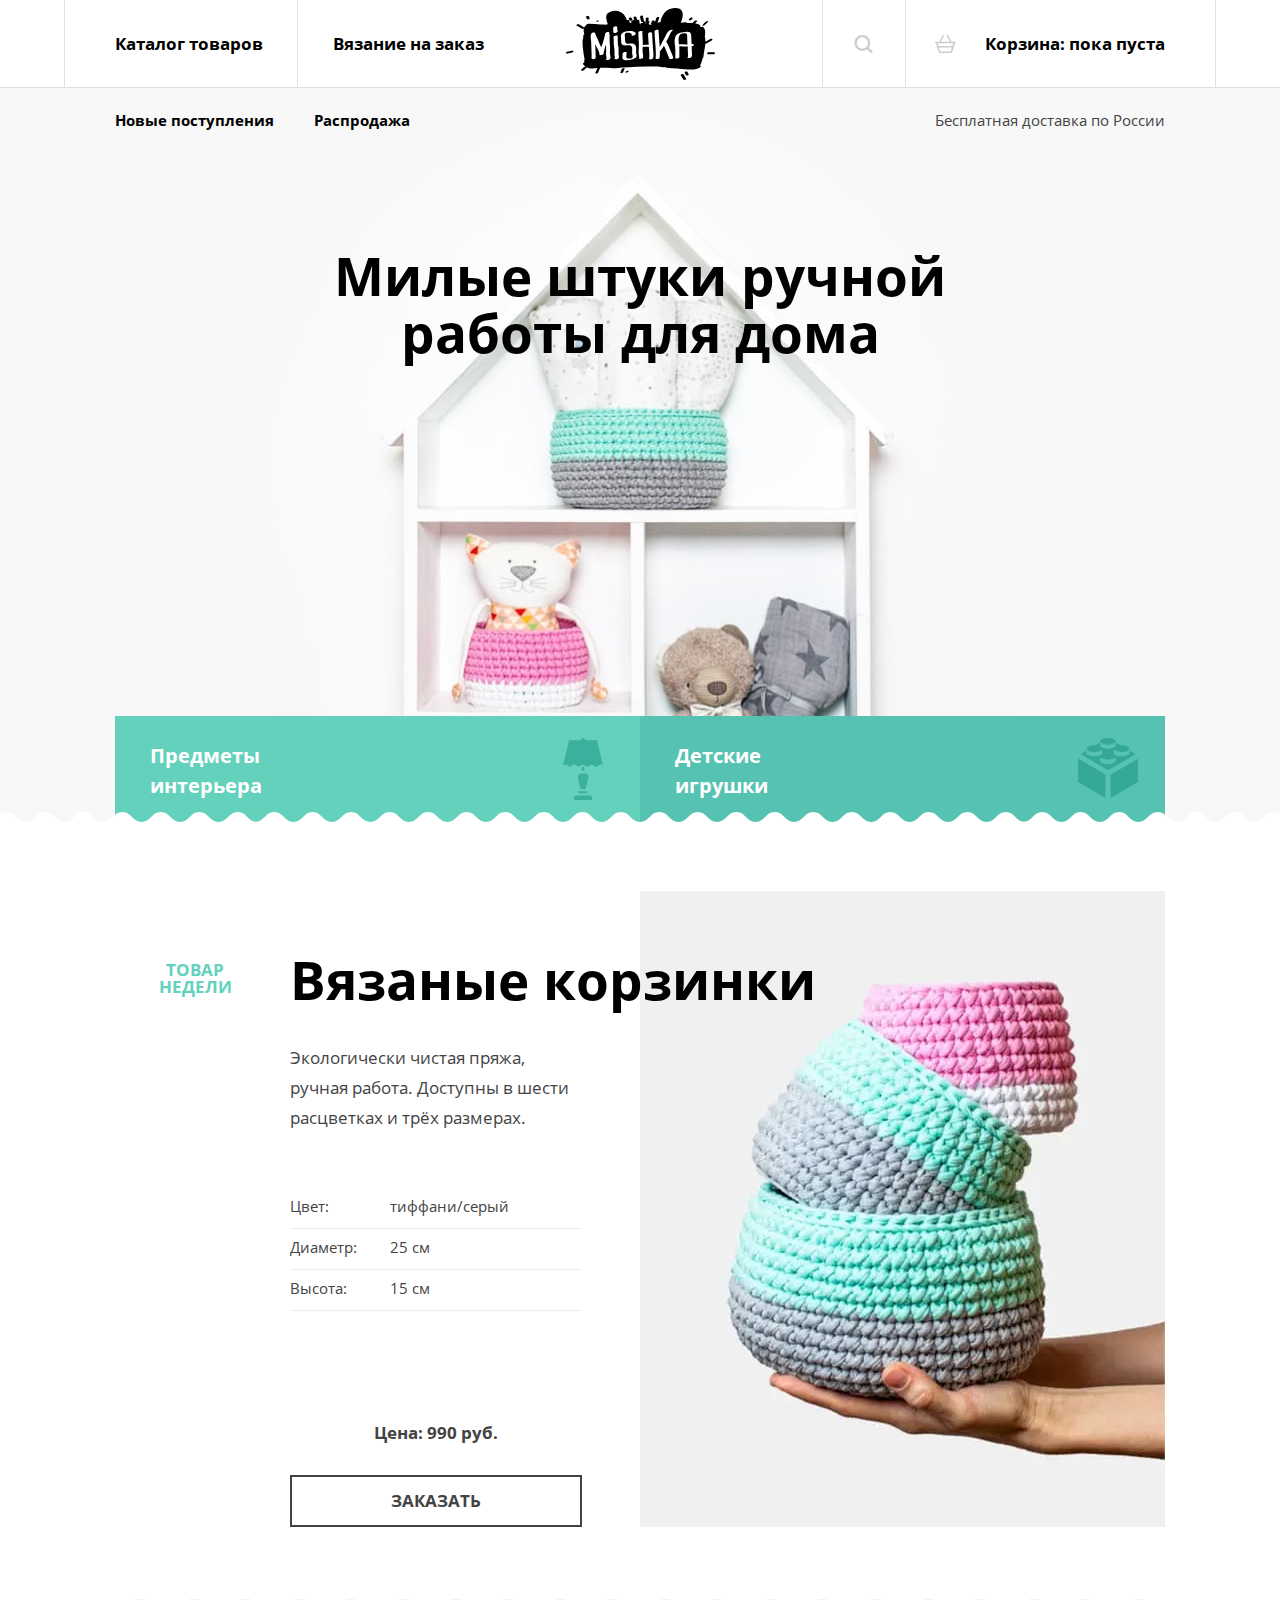
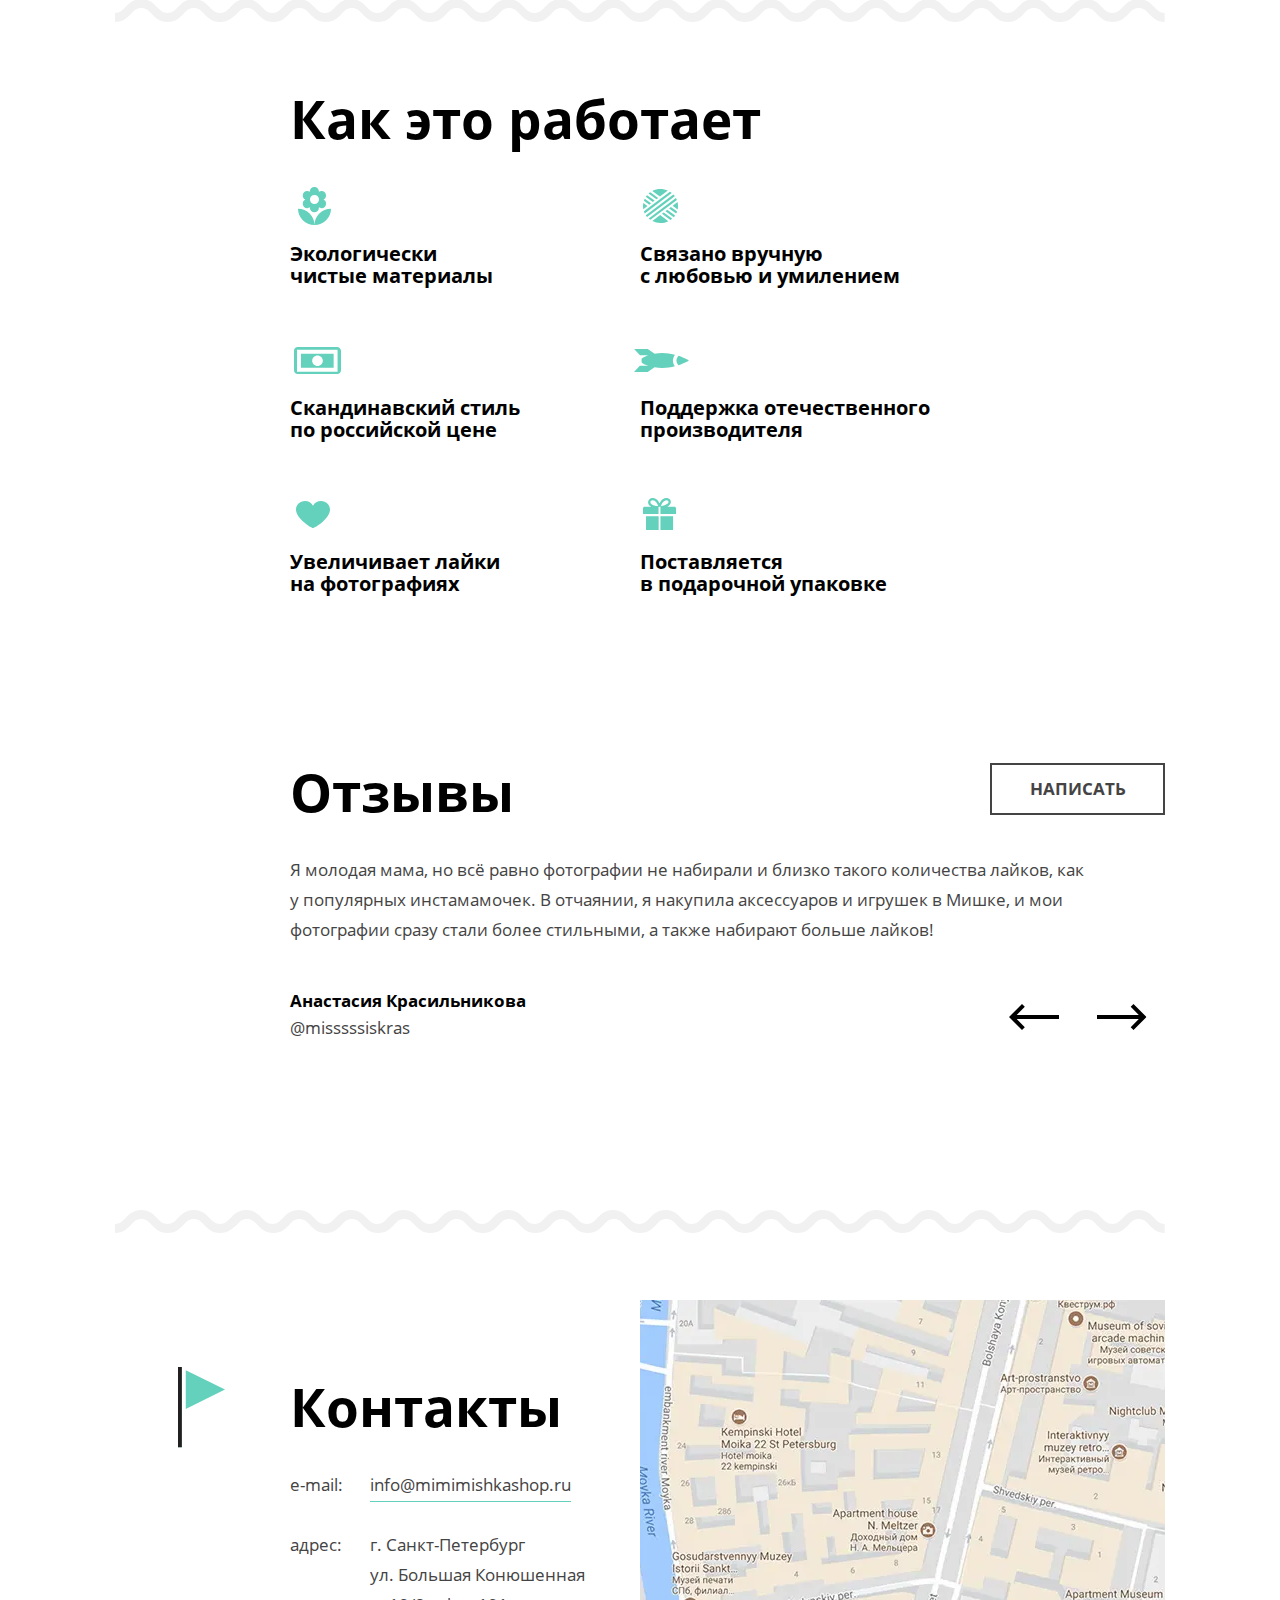
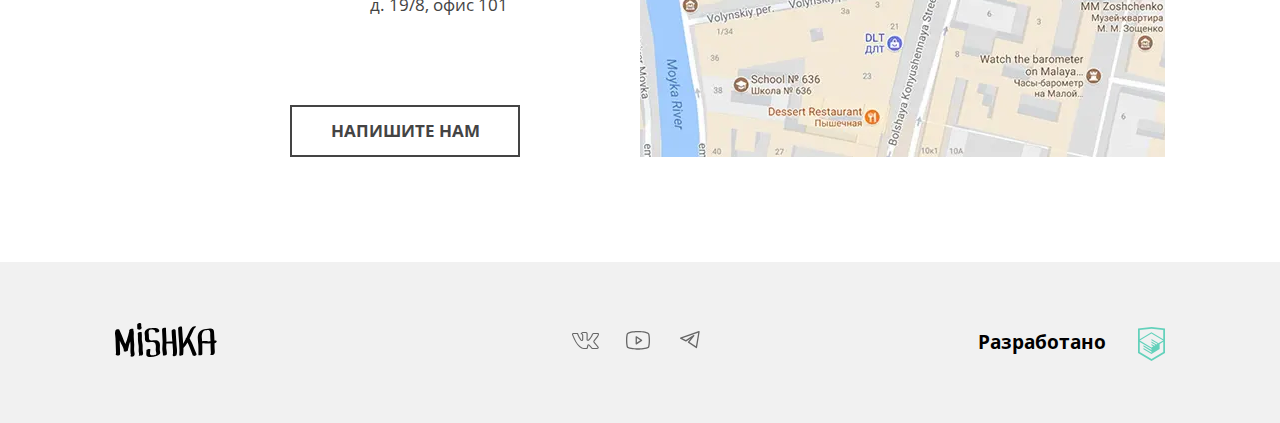
==== commit 00c94fa1: "Updates" ====
--- a/index.html
+++ b/index.html
@@ -1 +1 @@
-<!DOCTYPE html><html class="page" lang="ru"><head><meta charset="utf-8"><meta name="viewport" content="width=device-width,initial-scale=1"><title>HTML Academy: Мишка</title><link rel="stylesheet" href="css/style.min.css"><link rel="icon" href="favicon.ico"><link rel="icon" href="img/favicons/icon.svg" type="image/svg+xml"><link rel="apple-touch-icon" href="img/favicons/apple.png"><link rel="manifest" href="manifest.webmanifest"><link rel="preload" href="./fonts/opensans.woff2" type="font/woff2" as="font" crossorigin="anonymous"><link rel="preload" href="./fonts/opensansbold.woff2" type="font/woff2" as="font" crossorigin="anonymous"><link rel="preload" href="./fonts/opensans.woff" type="font/woff" as="font" crossorigin="anonymous"><link rel="preload" href="./fonts/opensansbold.woff" type="font/woff" as="font" crossorigin="anonymous"><meta name="keywords" content="HTML Academy, Мишка, Mishka"><meta name="description" content="Главная страница проекта"></head><body class="page__body"><header class="header"><div class="page__container header__container"><a class="header__logo" href="index.html"><picture><source media="(min-width: 1150px)" srcset="img/logotype-desktop.svg"><source media="(min-width: 768px)" srcset="img/logotype-tablet.svg"><img class="header__logo-image" src="img/logotype-mobile.svg" width="86" height="35" alt="Магазин «Мишка»."></picture></a><nav class="main-nav main-nav--no-js"><button class="main-nav__toggle main-nav__toggle--closed" type="button"><span class="visually-hidden">Открыть или закрыть навигационное меню</span></button><div class="main-nav__wrapper"><ul class="main-nav__list site-list"><li class="site-list__item"><a href="calalog.html">Каталог товаров</a></li><li class="site-list__item"><a href="form.html">Вязание на заказ</a></li></ul><ul class="main-nav__list user-list"><li class="user-list__item"><a class="user-list__login" href="#"><svg aria-hidden="true" focusable="false" width="18" height="18" viewBox="0 0 18 18" fill="none" xmlns="http://www.w3.org/2000/svg"><path d="m17.693 16.057-3.477-3.477c1.023-1.33 1.534-2.966 1.534-4.705C15.75 3.477 12.273 0 7.875 0S0 3.477 0 7.875s3.477 7.875 7.875 7.875c1.739 0 3.375-.614 4.704-1.534l3.478 3.477c.204.205.409.307.818.307.614 0 1.125-.511 1.125-1.125 0-.204-.102-.511-.307-.818ZM2.25 7.875c0-3.068 2.557-5.625 5.625-5.625S13.5 4.807 13.5 7.875 10.943 13.5 7.875 13.5 2.25 10.943 2.25 7.875Z"/></svg> <span>Поиск по сайту</span></a></li><li class="user-list__item"><a class="user-list__basket" href="#"><svg aria-hidden="true" focusable="false" width="21" height="18" viewBox="0 0 21 18" fill="none" xmlns="http://www.w3.org/2000/svg"><path d="M20.188 6.857h-3.55L13.188.381C12.985 0 12.58-.095 12.174.095s-.507.572-.304.953l3.145 5.81H5.783l3.145-5.81c.202-.381 0-.762-.305-.953-.406-.19-.811 0-1.014.286l-3.45 6.476H.812c-.406 0-.812.286-.812.762 0 .381.304.762.812.762h.202l.914 2.857c-.203.095-.305.286-.305.572 0 .38.305.666.71.666L4.058 18h12.884l1.725-5.524c.405 0 .71-.286.71-.667 0-.19-.102-.476-.304-.57l.912-2.858h.203c.406 0 .812-.286.812-.762 0-.476-.406-.762-.812-.762Zm-4.565 9.62H5.073L3.854 12.38h13.087l-1.319 4.095Zm1.623-5.525H3.348l-.812-2.666h15.522l-.812 2.666Z"/></svg> <span>Корзина: пока пуста</span></a></li></ul></div></nav></div></header><main class="main"><h1 class="visually-hidden">Главная страница</h1><section class="introduction introduction--index"><div class="page__container introduction__container"><div class="introduction__header"><ul class="introduction__site-list"><li class="introduction__site-item"><a href="calalog.html">Каталог товаров</a></li><li class="introduction__site-item"><a href="form.html">Вязание на заказ</a></li></ul><p class="introduction__paragraph">Бесплатная доставка по России</p></div><h2 class="introduction__title">Милые штуки ручной<br>работы для дома</h2><ul class="introduction__list products-type-list"><li class="products-type-list__item"><h3 class="products-type-list__title"><a class="products-type-list__link products-type-list__link--interior" href="#">Предметы<br>интерьера</a></h3></li><li class="products-type-list__item"><h3 class="products-type-list__title"><a class="products-type-list__link products-type-list__link--toys" href="#">Детские<br>игрушки</a></h3></li></ul></div></section><section class="week-product"><div class="page__container week_product__container"><h2 class="week-product__title">Вязаные корзинки</h2><p class="week_product__paragraph">Экологически чистая пряжа,<br>ручная работа. Доступны в шести расцветках и трёх размерах.</p><dl class="week-product__characteristics"><div><dt>Цвет:</dt><dd>тиффани/серый</dd></div><div><dt>Диаметр:</dt><dd>25&nbsp;см</dd></div><div><dt>Высота:</dt><dd>15&nbsp;см</dd></div></dl><picture><source type="image/webp" srcset="img/products/week-product-image@1x.webp, img/products/week-product-image@2x.webp 2x"><img class="week-product__image" src="img/products/week-product-image@1x.png" srcset="img/products/week-product-image@2x.png 2x" alt="Изображение товара недели."></picture><p class="week-product__price">Цена: 990&nbsp;руб.</p><button class="week-product__button button" type="button">Заказать</button></div></section><section class="about-us"><div class="page__container about-us__container"><h2 class="about-us__title">Как это работает</h2><ul class="about-us__list"><li class="about-us__item about-us__item--material"><h3 class="about-us__item-title">Экологически<br>чистые материалы</h3></li><li class="about-us__item about-us__item--price"><h3 class="about-us__item-title">Скандинавский стиль<br>по&nbsp;российской цене</h3></li><li class="about-us__item about-us__item--like"><h3 class="about-us__item-title">Увеличивает лайки<br>на&nbsp;фотографиях</h3></li><li class="about-us__item about-us__item--work"><h3 class="about-us__item-title">Связано вручную<br>с&nbsp;любовью и умилением</h3></li><li class="about-us__item about-us__item--support"><h3 class="about-us__item-title">Поддержка отечественного<br>производителя</h3></li><li class="about-us__item about-us__item--present"><h3 class="about-us__item-title">Поставляется<br>в&nbsp;подарочной упаковке</h3></li></ul></div></section><section class="reviews"><div class="page__container reviews__container slider"><h2 class="reviews__title">Отзывы</h2><div class="reviews__list slider__list"><blockquote class="reviews__item slider__item"><p class="reviews__text">Я молодая мама, но всё равно фотографии не набирали и близко такого количества лайков, как у&nbsp;популярных инстамамочек. В&nbsp;отчаянии, я накупила аксессуаров и игрушек в Мишке, и&nbsp;мои фотографии сразу стали более стильными, а также набирают больше лайков!</p><div class="reviews__author-info"><cite class="reviews__author-name">Анастасия Красильникова</cite> <cite class="reviews__author-mail">@misssssiskras</cite></div></blockquote><div class="reviews__controls slider__controls"><button class="slider__button slider__button--prev" type="button"><span class="visually-hidden">Предыдущий отзыв</span></button> <button class="slider__button slider__button--next" type="button"><span class="visually-hidden">Следующий отзыв</span></button></div></div><a class="reviews__write button" href="#">Написать</a></div></section><section class="location"><div class="page__container location__container"><h2 class="location__title">Контакты</h2><div class="location__contacts contacts"><div class="contacts__wrapper"><span>e-mail:</span> <a class="contacts__contact contacts__contact--href" href="mailto:info@mimimishkashop.ru">info@mimimishkashop.ru</a></div><div class="contacts__wrapper"><span>адрес:</span><address class="contacts__contact">г. Санкт-Петербург<br>ул. Большая Конюшенная<br>д. 19/8, офис 101</address></div></div><div class="location__map map"><picture><source type="image/webp" media="(min-width: 1300px)" srcset="img/map-desktop@1x.webp, img/map-desktop@2x.webp 2x"><source type="image/webp" media="(min-width: 768px)" srcset="img/map-tablet@1x.webp, img/map-tablet@2x.webp 2x"><source type="image/webp" srcset="img/map-mobile@1x.webp, img/map-mobile@2x.webp 2x"><source media="(min-width: 1300px)" srcset="img/map-desktop@1x.png, img/map-desktop@2x.png 2x"><source media="(min-width: 768px)" srcset="img/map-tablet@1x.png, img/map-tablet@2x.png 2x"><img class="map__image" loading="lazy" src="img/map-mobile@1x.png" srcset="img/map-mobile@2x.png 2x" alt="Расположение на карте."></picture><div class="map__interactive" id="map"><script src="https://api-maps.yandex.ru/2.1/?apikey=c214d7f7-bb76-458f-8f7b-6523a76e9c85&lang=ru_RU" type="text/javascript"></script></div></div><a class="location__write button" href="#">Напишите нам</a></div></section></main><footer class="footer"><div class="page__container footer__container"><a class="footer__logo" href="#"><svg class="footer__logo-img" width="102" height="34" role="img" aria-label="Mishka."><use href="img/sprite.svg#footer-logo"></use></svg></a><div class="footer__social social"><ul class="social__list"><li class="social__item"><a class="social__link social__link--vkontakte" href="https://vk.com/htmlacademy"><span class="visually-hidden">Вконтакте</span> <svg aria-hidden="true" focusable="false" width="27" height="17"><use href="img/sprite.svg#vkontakte"></use></svg></a></li><li class="social__item"><a class="social__link social__link--youtube" href="https://www.youtube.com/user/htmlacademyru"><span class="visually-hidden">Ютуб</span> <svg aria-hidden="true" focusable="false" width="24" height="19"><use href="img/sprite.svg#youtube"></use></svg></a></li><li class="social__item"><a class="social__link social__link--telegram" href="https://t.me/htmlacademy"><span class="visually-hidden">Телеграм</span> <svg aria-hidden="true" focusable="false" width="20" height="18"><use href="img/sprite.svg#telegram"></use></svg></a></li></ul></div><div class="footer__copyright copyright"><a class="copyright__link" href="https://htmlacademy.ru/intensive/adaptive"><span>Разработано</span> <span class="visually-hidden">в</span> <svg class="copyright__link-icon" width="27" height="34"><use href="img/sprite.svg#htmlacademy"></use></svg></a></div></div></footer><script src="js/scripts.min.js"></script></body></html>+<!DOCTYPE html><html class="page" lang="ru"><head><meta charset="utf-8"><meta name="viewport" content="width=device-width,initial-scale=1"><title>HTML Academy: Мишка</title><link rel="stylesheet" href="css/style.min.css"><link rel="icon" href="favicon.ico"><link rel="icon" href="img/favicons/icon.svg" type="image/svg+xml"><link rel="apple-touch-icon" href="img/favicons/apple.png"><link rel="manifest" href="manifest.webmanifest"><link rel="preload" href="./fonts/opensans.woff2" type="font/woff2" as="font" crossorigin="anonymous"><link rel="preload" href="./fonts/opensansbold.woff2" type="font/woff2" as="font" crossorigin="anonymous"><link rel="preload" href="./fonts/opensans.woff" type="font/woff" as="font" crossorigin="anonymous"><link rel="preload" href="./fonts/opensansbold.woff" type="font/woff" as="font" crossorigin="anonymous"><meta name="keywords" content="HTML Academy, Мишка, Mishka"><meta name="description" content="Главная страница проекта"></head><body class="page__body"><header class="header"><div class="page__container header__container"><a class="header__logo" href="index.html"><picture><source media="(min-width: 1150px)" srcset="img/logotype-desktop.svg"><source media="(min-width: 768px)" srcset="img/logotype-tablet.svg"><img class="header__logo-image" src="img/logotype-mobile.svg" width="86" height="35" alt="Магазин «Мишка»."></picture></a><nav class="main-nav main-nav--no-js"><button class="main-nav__toggle main-nav__toggle--closed" type="button"><span class="visually-hidden">Открыть или закрыть навигационное меню</span></button><div class="main-nav__wrapper"><ul class="main-nav__list site-list"><li class="site-list__item"><a href="calalog.html">Каталог товаров</a></li><li class="site-list__item"><a href="form.html">Вязание на заказ</a></li></ul><ul class="main-nav__list user-list"><li class="user-list__item"><a class="user-list__login" href="#"><svg aria-hidden="true" focusable="false" width="18" height="18" viewBox="0 0 18 18" fill="none" xmlns="http://www.w3.org/2000/svg"><path d="m17.693 16.057-3.477-3.477c1.023-1.33 1.534-2.966 1.534-4.705C15.75 3.477 12.273 0 7.875 0S0 3.477 0 7.875s3.477 7.875 7.875 7.875c1.739 0 3.375-.614 4.704-1.534l3.478 3.477c.204.205.409.307.818.307.614 0 1.125-.511 1.125-1.125 0-.204-.102-.511-.307-.818ZM2.25 7.875c0-3.068 2.557-5.625 5.625-5.625S13.5 4.807 13.5 7.875 10.943 13.5 7.875 13.5 2.25 10.943 2.25 7.875Z"/></svg> <span>Поиск по сайту</span></a></li><li class="user-list__item"><a class="user-list__basket" href="#"><svg aria-hidden="true" focusable="false" width="21" height="18" viewBox="0 0 21 18" fill="none" xmlns="http://www.w3.org/2000/svg"><path d="M20.188 6.857h-3.55L13.188.381C12.985 0 12.58-.095 12.174.095s-.507.572-.304.953l3.145 5.81H5.783l3.145-5.81c.202-.381 0-.762-.305-.953-.406-.19-.811 0-1.014.286l-3.45 6.476H.812c-.406 0-.812.286-.812.762 0 .381.304.762.812.762h.202l.914 2.857c-.203.095-.305.286-.305.572 0 .38.305.666.71.666L4.058 18h12.884l1.725-5.524c.405 0 .71-.286.71-.667 0-.19-.102-.476-.304-.57l.912-2.858h.203c.406 0 .812-.286.812-.762 0-.476-.406-.762-.812-.762Zm-4.565 9.62H5.073L3.854 12.38h13.087l-1.319 4.095Zm1.623-5.525H3.348l-.812-2.666h15.522l-.812 2.666Z"/></svg> <span>Корзина: пока пуста</span></a></li></ul></div></nav></div></header><main class="main"><h1 class="visually-hidden">Главная страница</h1><section class="introduction introduction--index"><div class="page__container introduction__container"><div class="introduction__header"><ul class="introduction__site-list"><li class="introduction__site-item"><a href="#">Новые поступления</a></li><li class="introduction__site-item"><a href="#">Распродажа</a></li></ul><p class="introduction__paragraph">Бесплатная доставка по России</p></div><h2 class="introduction__title">Милые штуки ручной<br>работы для дома</h2><ul class="introduction__list products-type-list"><li class="products-type-list__item"><h3 class="products-type-list__title"><a class="products-type-list__link products-type-list__link--interior" href="#">Предметы<br>интерьера</a></h3></li><li class="products-type-list__item"><h3 class="products-type-list__title"><a class="products-type-list__link products-type-list__link--toys" href="#">Детские<br>игрушки</a></h3></li></ul></div></section><section class="week-product"><div class="page__container week_product__container"><h2 class="week-product__title">Вязаные корзинки</h2><p class="week_product__paragraph">Экологически чистая пряжа,<br>ручная работа. Доступны в шести расцветках и трёх размерах.</p><dl class="week-product__characteristics"><div><dt>Цвет:</dt><dd>тиффани/серый</dd></div><div><dt>Диаметр:</dt><dd>25&nbsp;см</dd></div><div><dt>Высота:</dt><dd>15&nbsp;см</dd></div></dl><picture><source type="image/webp" srcset="img/products/week-product-image@1x.webp, img/products/week-product-image@2x.webp 2x"><img class="week-product__image" src="img/products/week-product-image@1x.png" srcset="img/products/week-product-image@2x.png 2x" alt="Изображение товара недели."></picture><p class="week-product__price">Цена: 990&nbsp;руб.</p><button class="week-product__button button" type="button" id="modal-size-button">Заказать</button></div></section><section class="about-us"><div class="page__container about-us__container"><h2 class="about-us__title">Как это работает</h2><ul class="about-us__list"><li class="about-us__item about-us__item--material"><h3 class="about-us__item-title">Экологически<br>чистые материалы</h3></li><li class="about-us__item about-us__item--price"><h3 class="about-us__item-title">Скандинавский стиль<br>по&nbsp;российской цене</h3></li><li class="about-us__item about-us__item--like"><h3 class="about-us__item-title">Увеличивает лайки<br>на&nbsp;фотографиях</h3></li><li class="about-us__item about-us__item--work"><h3 class="about-us__item-title">Связано вручную<br>с&nbsp;любовью и умилением</h3></li><li class="about-us__item about-us__item--support"><h3 class="about-us__item-title">Поддержка отечественного<br>производителя</h3></li><li class="about-us__item about-us__item--present"><h3 class="about-us__item-title">Поставляется<br>в&nbsp;подарочной упаковке</h3></li></ul></div></section><section class="reviews"><div class="page__container reviews__container slider"><h2 class="reviews__title">Отзывы</h2><div class="reviews__list slider__list"><blockquote class="reviews__item slider__item"><p class="reviews__text">Я молодая мама, но всё равно фотографии не набирали и близко такого количества лайков, как у&nbsp;популярных инстамамочек. В&nbsp;отчаянии, я накупила аксессуаров и игрушек в Мишке, и&nbsp;мои фотографии сразу стали более стильными, а также набирают больше лайков!</p><div class="reviews__author-info"><cite class="reviews__author-name">Анастасия Красильникова</cite> <cite class="reviews__author-mail">@misssssiskras</cite></div></blockquote><div class="reviews__controls slider__controls"><button class="slider__button slider__button--prev" type="button"><span class="visually-hidden">Предыдущий отзыв</span></button> <button class="slider__button slider__button--next" type="button"><span class="visually-hidden">Следующий отзыв</span></button></div></div><a class="reviews__write button" href="#">Написать</a></div></section><section class="location"><div class="page__container location__container"><h2 class="location__title">Контакты</h2><div class="location__contacts contacts"><div class="contacts__wrapper"><span>e-mail:</span> <a class="contacts__contact contacts__contact--href" href="mailto:info@mimimishkashop.ru">info@mimimishkashop.ru</a></div><div class="contacts__wrapper"><span>адрес:</span><address class="contacts__contact">г. Санкт-Петербург<br>ул. Большая Конюшенная<br>д. 19/8, офис 101</address></div></div><div class="location__map map"><picture><source type="image/webp" media="(min-width: 1300px)" srcset="img/map-desktop@1x.webp, img/map-desktop@2x.webp 2x"><source type="image/webp" media="(min-width: 768px)" srcset="img/map-tablet@1x.webp, img/map-tablet@2x.webp 2x"><source type="image/webp" srcset="img/map-mobile@1x.webp, img/map-mobile@2x.webp 2x"><source media="(min-width: 1300px)" srcset="img/map-desktop@1x.png, img/map-desktop@2x.png 2x"><source media="(min-width: 768px)" srcset="img/map-tablet@1x.png, img/map-tablet@2x.png 2x"><img class="map__image" loading="lazy" src="img/map-mobile@1x.png" srcset="img/map-mobile@2x.png 2x" alt="Расположение на карте."></picture><div class="map__interactive" id="map"><script src="https://api-maps.yandex.ru/2.1/?apikey=c214d7f7-bb76-458f-8f7b-6523a76e9c85&lang=ru_RU" type="text/javascript"></script></div></div><a class="location__write button" href="#">Напишите нам</a></div></section></main><footer class="footer"><div class="page__container footer__container"><a class="footer__logo" href="#"><svg class="footer__logo-img" width="102" height="34" role="img" aria-label="Mishka."><use href="img/sprite.svg#footer-logo"></use></svg></a><div class="footer__social social"><ul class="social__list"><li class="social__item"><a class="social__link social__link--vkontakte" href="https://vk.com/htmlacademy"><span class="visually-hidden">Вконтакте</span> <svg aria-hidden="true" focusable="false" width="27" height="17"><use href="img/sprite.svg#vkontakte"></use></svg></a></li><li class="social__item"><a class="social__link social__link--youtube" href="https://www.youtube.com/user/htmlacademyru"><span class="visually-hidden">Ютуб</span> <svg aria-hidden="true" focusable="false" width="24" height="19"><use href="img/sprite.svg#youtube"></use></svg></a></li><li class="social__item"><a class="social__link social__link--telegram" href="https://t.me/htmlacademy"><span class="visually-hidden">Телеграм</span> <svg aria-hidden="true" focusable="false" width="20" height="18"><use href="img/sprite.svg#telegram"></use></svg></a></li></ul></div><div class="footer__copyright copyright"><a class="copyright__link" href="https://htmlacademy.ru/intensive/adaptive"><span>Разработано</span> <span class="visually-hidden">в</span> <svg class="copyright__link-icon" width="27" height="34"><use href="img/sprite.svg#htmlacademy"></use></svg></a></div></div></footer><div class="modal modal--close"><div class="modal__container"><h2 class="modal__title">Добавить в корзину</h2><form class="modal__form" action="https://echo.htmlacademy.ru/" method="post"><fieldset class="modal__form-group"><legend class="modal__form-label">Выберите размер:</legend><ul class="modal__size-list size-list"><li class="size-list__item"><label class="size-list__control"><input class="visually-hidden size-list__control-input" type="radio" name="size" value="S" checked="checked"> <span class="size-list__control-mark">s</span></label></li><li class="size-list__item"><label class="size-list__control"><input class="visually-hidden size-list__control-input" type="radio" name="size" value="M"> <span class="size-list__control-mark">m</span></label></li><li class="size-list__item"><label class="size-list__control"><input class="visually-hidden size-list__control-input" type="radio" name="size" value="L"> <span class="size-list__control-mark">l</span></label></li></ul></fieldset><button class="modal__form-button button button--add" type="submit">Добавить</button></form></div></div><script src="js/scripts.min.js"></script></body></html>--- a/css/style.min.css
+++ b/css/style.min.css
@@ -1,2 +1,2 @@
-@charset "UTF-8";@keyframes menu-open{0%{transform:scaleY(0);visibility:visible}to{transform:scaleY(1);visibility:visible}}@keyframes menu-close{0%{transform:scaleY(1);visibility:visible}99%{transform:scaleY(0);visibility:visible}to{transform:scaleY(0);visibility:hidden}}@font-face{font-family:"Open Sans";font-style:normal;font-weight:400;src:url(../fonts/opensans.woff2)format("woff2"),url(../fonts/opensans.woff)format("woff");font-display:swap}@font-face{font-family:"Open Sans";font-style:normal;font-weight:700;src:url(../fonts/opensansbold.woff2)format("woff2"),url(../fonts/opensansbold.woff)format("woff");font-display:swap}*,::after,::before{box-sizing:inherit}html{box-sizing:border-box}.visually-hidden{position:absolute;width:1px;height:1px;margin:-1px;padding:0;border:0;white-space:nowrap;clip:rect(0 0 0 0);overflow:hidden}img{max-width:100%}.button{margin:0}button.button{font-family:inherit;cursor:pointer}a.button,button.button{display:inline-flex;align-items:center;justify-content:center;background-color:transparent;color:#444;border-radius:0;border:2px solid #444;box-shadow:none;text-align:center;font-weight:700;text-transform:uppercase;text-decoration:none;transition:140ms all ease-in-out;padding:14px;font-size:17px;line-height:20px}a.button:hover,button.button:hover{background-color:#444;color:#fff}a.button:active,button.button:active{background-color:#444;color:rgba(255,255,255,.3)}a.button:disabled,button.button:disabled{background-color:#666;cursor:default;pointer-events:none;-webkit-user-select:none;user-select:none}a.button--center,button.button--center{width:100%;align-self:center}a.button--add,button.button--add{border:0;padding:16px;background-color:#63d1bb;color:#fff}a.button--add:hover,button.button--add:hover{background-color:#46c1ae}a.button--add:active,button.button--add:active{background-color:#46c1ae;color:rgba(255,255,255,.3)}a.button:not([href]){background-color:#666;cursor:default;pointer-events:none;-webkit-user-select:none;user-select:none}.input{display:flex;align-items:center;font:inherit;text-transform:uppercase;font-size:16px;line-height:20px;color:#444;background:#fff;border:1px solid #f7f7f7;border-radius:0;margin:0;width:100%;cursor:text;outline:0;box-shadow:none;transition:140ms all ease-in-out}@media (max-width:767px){.input{font-size:16px;line-height:18px;min-height:45px;padding:9.5px 40px 9.5px 14px}}@media (min-width:768px){.input{font-size:20px;line-height:30px;min-height:52px;padding:10px 50px 10px 18px}}.input::placeholder{color:rgba(68,68,68,.6)}.input+svg{color:#000}.input:hover{border-color:#cdcdcd}.input:focus{border:2px solid #444}@media (max-width:767px){.input:focus{padding:8.5px 39px 8.5px 13px}}@media (min-width:768px){.input:focus{padding:9px 49px 9px 17px}}.input:focus+svg{color:#63d1bb}.input--invalid,.input--invalid:hover,.input:focus:invalid{border:2px solid #ff8282}@media (max-width:767px){.input--invalid,.input--invalid:hover,.input:focus:invalid{padding:8.5px 39px 8.5px 13px}}@media (min-width:768px){.input--invalid,.input--invalid:hover,.input:focus:invalid{padding:9px 49px 9px 17px}}.input--invalid+svg,.input--invalid:hover+svg,.input:focus:invalid+svg{color:#ff8282}.input:disabled,.input:read-only{opacity:.6;cursor:default}.input--num::-webkit-inner-spin-button,.input--num::-webkit-outer-spin-button{-webkit-appearance:none;appearance:none}.input--textarea{resize:none}@media (max-width:767px){.input--textarea{min-height:152px;padding:9px 14px}}@media (min-width:768px){.input--textarea{min-height:174px;padding:9px 18px}}.input--textarea:focus{padding:8px 13px}@media (min-width:768px){.input--textarea:focus{padding:8px 17px}}.input::-webkit-contacts-auto-fill-button{visibility:hidden;position:absolute;pointer-events:none;right:0}.page__body{font-family:"Open Sans","Trebuchet MS",sans-serif;padding:0;margin:0;height:100%;display:flex;justify-content:space-between;flex-direction:column;min-height:100vh;-webkit-font-smoothing:antialiased;-moz-font-smoothing:antialiased;background-color:#fff;color:#000}.page__container{margin:0 auto}@media (max-width:767px){.page__container{padding:0 30px}}@media (min-width:768px){.page__container{padding:0 50px}}@media (min-width:1150px){.page__container{padding:0;max-width:1050px}}.header{background-color:#fff}@media (min-width:768px){.header{box-shadow:inset 0-1px 0 0#e0e0e0}}@media (max-width:767px){.header__container{position:relative;z-index:1;border-bottom:1px solid #ececec;min-height:80px}}@media (min-width:768px){.header__container{display:flex;justify-content:space-between;box-shadow:inset 0-1px 0 0#e0e0e0,-1px 0 0 0#e0e0e0;padding-right:0}}@media (min-width:1150px){.header__container{display:block;padding-left:0;position:relative;max-width:1150px}}.header__logo{background-color:transparent;cursor:pointer;display:block;width:-moz-fit-content;width:fit-content;height:-moz-fit-content;height:fit-content;transition:140ms all ease-in-out}@media (max-width:767px){.header__logo{padding:22px 0;margin:0 auto}}@media (min-width:768px){.header__logo{flex-shrink:0;align-self:center}}@media (min-width:1150px){.header__logo{position:absolute;top:0;right:0;bottom:0;left:0;margin:auto}}.header__logo:hover{opacity:.6}.header__logo:active{opacity:.3}.header__logo-image{display:block}@media (max-width:767px){.header__logo-image{width:86px;height:35px}}@media (min-width:768px){.header__logo-image{width:114px;height:46px}}@media (min-width:1150px){.header__logo-image{width:149px;height:72px}}.main-nav__toggle,.site-list__item a{display:block;color:#000;transition:140ms all ease-in-out}.main-nav__toggle{cursor:pointer;font:inherit;background-color:transparent;border:0;margin:0;right:0;top:0;padding:0;aspect-ratio:1/1;height:100%;position:absolute;z-index:2}.main-nav__toggle:hover{opacity:.6}.main-nav__toggle:active{opacity:.3}.main-nav__toggle--closed::before{content:"";position:absolute;top:50%;left:50%;transform:translate(-50%);width:20px;height:2px;background-color:#231f20;box-shadow:0 6px 0 0#000,0-6px 0 0#000}.main-nav__toggle--opened::after,.main-nav__toggle--opened::before{top:0;right:0;bottom:0;left:0;margin:auto;content:"";position:absolute;width:25px;height:2px;background-color:#000;box-shadow:none}.main-nav__toggle--opened::after{transform:rotate(45deg)}.main-nav__toggle--opened::before{transform:rotate(-45deg)}@media (min-width:768px){.main-nav__toggle{display:none}}@media (max-width:767px){.main-nav__wrapper{width:100%;position:absolute;top:100%;right:0;animation-duration:.2s;animation-timing-function:ease-in-out;animation-fill-mode:forwards;transform-origin:0 0;visibility:hidden;transform:scaleY(0)}.main-nav__wrapper--opened{animation-name:menu-open}.main-nav__wrapper--closed{animation-name:menu-close}}@media (min-width:768px){.main-nav__wrapper{position:static}}@media (min-width:1150px){.main-nav__wrapper{display:grid;grid-template-columns:3fr 1fr 3fr;grid-auto-flow:dense}.main-nav__wrapper::before{content:" ";display:block;grid-column:2/3}}.main-nav__list{display:flex}@media (max-width:767px){.main-nav__list{flex-direction:column}.main-nav__list+.main-nav__list{margin-top:-1px}}@media (min-width:768px){.main-nav__list{flex-wrap:wrap;justify-content:flex-end}}@media (max-width:767px){.main-nav--no-js .main-nav__toggle{visibility:hidden}.main-nav--no-js .main-nav__wrapper{visibility:visible;transform:scaleY(1);position:static;margin-left:-30px;width:calc(100% + 60px)}}.site-list{list-style:none;margin:0;padding:0}@media (min-width:768px){.site-list{display:none}}@media (min-width:1150px){.site-list{display:grid;grid-template-columns:auto auto;justify-content:start}}.site-list__item{display:block;position:relative}@media (max-width:767px){.site-list__item:first-child a{border-top:1px solid #ececec}}@media (min-width:768px){.site-list__item:nth-of-type(2n+1) a{padding-left:50px}}.site-list__item a{text-decoration:none;font-weight:700}@media (max-width:767px){.site-list__item a{background-color:#fff;border-bottom:1px solid #ececec;padding:27px 27px 27px 75px;font-size:17px;line-height:24px}}@media (min-width:768px){.site-list__item a{background-color:transparent;padding:32px 35px;font-size:17px;line-height:24px;min-height:88px;box-shadow:-1px -1px 0 0#e0e0e0,inset 0-1px 0 0#e0e0e0}}.site-list__item a:hover{color:rgba(0,0,0,.6)}.site-list__item a:active{color:rgba(0,0,0,.3)}.user-list{list-style:none;margin:0;padding:0}.user-list__item,.user-list__item a{display:block;position:relative}@media (max-width:767px){.user-list__item:first-child a{border-top:1px solid #ececec}}@media (min-width:768px){.user-list__item--active a::before{position:absolute;right:17.5px;left:17.5px;bottom:2px;height:2px;background-color:#63d1bb;content:""}}.user-list__item a{text-decoration:none;font-weight:700;color:#000;fill:rgba(0,0,0,.2);transition:140ms all ease-in-out}@media (max-width:767px){.user-list__item a{background-color:#fff;border-bottom:1px solid #ececec;padding:27px 27px 27px 75px;font-size:17px;line-height:24px}}@media (min-width:768px){.user-list__item a{background-color:transparent;padding:32px 50px 32px 30px;font-size:17px;line-height:24px;min-height:88px;box-shadow:1px -1px 0 0#e0e0e0,inset 0-1px 0 0#e0e0e0,inset 1px 0 0 0#e0e0e0}}.user-list__item a:hover{color:rgba(0,0,0,.6);fill:#63d1bb}.user-list__item a:active{color:rgba(0,0,0,.3);fill:rgba(99,209,187,.3)}.user-list__item svg{fill:inherit;width:21px;height:18px}@media (max-width:767px){.user-list__item svg{position:absolute;left:30px}}@media (min-width:768px){.user-list__item svg,.user-list__login svg{position:absolute;left:30px;top:0;bottom:0;margin:auto 0}.user-list__item svg+span{margin-left:50px}.user-list__login{min-width:83px}.user-list__login span{position:absolute;opacity:0}.user-list__login svg{right:0;left:0;margin:auto}}.main{flex-grow:1}.introduction{position:relative}.introduction--index{background-color:#f7f7f7;background-image:url(../img/introduction-background@1x.jpg);background-repeat:no-repeat;background-size:auto 100%;background-position:center}@media (-webkit-min-device-pixel-ratio:2),(min-resolution:2dppx){.introduction--index{background-image:url(../img/introduction-background@2x.jpg)}}@media (max-width:767px){.introduction--index{background-size:auto 373px;background-position:center -18px}}@media (min-width:768px){.introduction::after{content:"";position:absolute;bottom:0;right:0;left:0;height:24px;background-image:url(../img/zigzag-white.svg)}}@media (max-width:767px){.introduction__container{padding-top:5px}.introduction__header{display:none}}@media (min-width:768px){.introduction__header{display:flex;justify-content:space-between;margin-bottom:90px}}@media (min-width:1150px){.introduction__header{margin-bottom:95px}}.introduction__site-list{list-style:none;padding:0;display:flex;flex-wrap:wrap;margin:0 0 0-20px}.introduction__site-item a{display:block;padding:20px;font-weight:700;font-size:15px;line-height:24px;text-decoration:none;color:#000}.introduction__site-item a:hover{opacity:.6}.introduction__site-item a:active{opacity:.3}.introduction__paragraph{font-size:15px;line-height:24px;color:#444;text-align:right;flex-shrink:0;margin:20px 0 0}.introduction__title{font:inherit;margin:0;text-align:center;font-weight:700}@media (max-width:767px){.introduction__title{font-size:27px;line-height:30px}}@media (min-width:768px){.introduction__title{font-size:43px;line-height:50px}}@media (min-width:1150px){.introduction__title{font-size:53px;line-height:57px}}@media (max-width:767px){.introduction__title{margin-top:68px;margin-bottom:120px}}@media (min-width:768px){.introduction__title{margin-top:90px;margin-bottom:372px}}@media (min-width:1150px){.introduction__title{margin-top:95px;margin-bottom:355px}}@media (max-width:767px){.introduction__list{margin:0-30px}}.products-type-list{list-style:none;padding:0;display:grid}@media (min-width:768px){.products-type-list{margin:0;grid-template-columns:repeat(2,1fr)}}.products-type-list__title,.week-product__characteristics dd{margin:0}.products-type-list__item a{background-color:#63d1bb}.products-type-list__item:nth-of-type(2n+2) a{background-color:#56c3b2}.products-type-list__link{display:block;color:#fff;font:inherit;font-weight:700;text-decoration:none;position:relative;transition:140ms all ease-in-out}.products-type-list__link::after{content:"";width:60px;height:62px;position:absolute;top:22px;right:27px;background-size:contain;background-position:top center;background-repeat:no-repeat;opacity:.5;transition:140ms all ease-in-out}.products-type-list__link--interior::after{background-image:url(../img/interior.svg)}.products-type-list__link--toys::after{background-image:url(../img/toys.svg)}@media (max-width:767px){.products-type-list__link{font-size:19px;line-height:24px;padding:25px 160px 30px 30px}}@media (min-width:768px){.products-type-list__link{font-size:20px;line-height:30px;padding:25px 160px 35px 35px}}.products-type-list__link::before{content:"";position:absolute;right:0;left:0;bottom:0;height:5px;background-color:inherit;transition:140ms all ease-in-out}.products-type-list__link:hover{transform:translateY(-5px)}.products-type-list__link:hover::before{transform:translateY(5px)}.products-type-list__link:hover::after{opacity:.7}.products-type-list__link:active::after{opacity:.3}.week_product__container{position:relative}.week_product__container::after{content:"";position:absolute;bottom:0;height:23px;background-image:url(../img/zigzag-gray.svg);background-size:contain;background-repeat:no-repeat;background-position:bottom center}@media (max-width:767px){.week_product__container::after{width:calc(100% + 30px);left:-30px}}@media (min-width:768px){.week_product__container::after{width:calc(100% + 50px);left:-50px}}@media (min-width:1150px){.week_product__container::after{width:100%;right:0;left:0}}@media (max-width:767px){.week_product__container{display:flex;flex-direction:column;padding-top:31px;padding-bottom:42px}}@media (min-width:768px){.week_product__container{display:grid;grid-template-columns:auto 50%;grid-auto-flow:dense;column-gap:42px;padding-top:40px;padding-bottom:70px}}@media (min-width:1150px){.week_product__container{grid-template-columns:auto 60%;padding-left:175px;column-gap:58px;padding-top:55px;padding-bottom:95px}}.week-product__title{font:inherit;margin:0;font-weight:700;position:relative}@media (max-width:767px){.week-product__title{font-size:25px;line-height:30px}}@media (min-width:768px){.week-product__title{font-size:43px;line-height:50px}}@media (min-width:1150px){.week-product__title{font-size:53px;line-height:57px}}@media (max-width:767px){.week-product__title{display:flex;flex-direction:column-reverse;margin-bottom:17px}}@media (min-width:768px){.week-product__title{grid-column:1/-1;grid-row:1/2;margin-bottom:37px}}@media (min-width:1150px){.week-product__title{margin-top:60px;margin-bottom:35px}}.week-product__title::before{content:"Товар недели";display:block;font-weight:700;font-size:17px;line-height:20px;text-transform:uppercase;color:#63d1bb}@media (max-width:767px){.week-product__title::before{margin-top:4px}}@media (min-width:768px){.week-product__title::before{text-align:center;line-height:17px;position:absolute;width:100px;right:0;top:10px}}@media (min-width:1150px){.week-product__title::before{right:calc(100% + 45px)}}.week_product__paragraph{font:inherit;margin:0;color:#444}@media (max-width:767px){.week_product__paragraph{font-size:15px;line-height:24px}}@media (min-width:768px){.week_product__paragraph{font-size:17px;line-height:30px}}@media (max-width:767px){.week_product__paragraph{margin-bottom:20px}}@media (min-width:768px){.week_product__paragraph{margin-bottom:45px}}@media (min-width:1150px){.week_product__paragraph{margin-bottom:55px}}.week-product__characteristics{margin:0;color:#444;display:flex;flex-direction:column;font-size:15px;line-height:20px}@media (max-width:767px){.week-product__characteristics{margin-bottom:28px}}@media (min-width:768px){.week-product__characteristics{margin-bottom:55px}}@media (min-width:1150px){.week-product__characteristics{margin-bottom:110px}}.week-product__characteristics div{display:grid;grid-template-columns:80px auto;column-gap:20px;padding:8px 0 12px;border-bottom:1px solid #ececec}.week-product__image{display:block;width:100%;height:auto}@media (min-width:768px){.week_product__container picture{grid-column:2/-1;grid-row:2/6;align-self:end}}@media (min-width:1150px){.week_product__container picture{grid-column:2/-1;grid-row:1/6;align-self:start}}.week-product__price{font-weight:700;font-size:17px;line-height:24px;text-align:center;color:#444;margin-top:25px;margin-bottom:10px}@media (min-width:768px){.week-product__price{margin-top:0;margin-bottom:30px}}.week-product__button{margin-top:15px}@media (min-width:768px){.week-product__button{margin:0;align-self:end}}@media (max-width:767px){.about-us__container{padding-top:30px;padding-bottom:30px}}@media (min-width:768px){.about-us__container{padding-top:60px;padding-bottom:83px}}@media (min-width:1150px){.about-us__container{padding-top:68px;padding-bottom:84px;padding-left:175px}}.about-us__title{font:inherit;margin:0;font-weight:700}@media (max-width:767px){.about-us__title{font-size:25px;line-height:30px}}@media (min-width:768px){.about-us__title{font-size:43px;line-height:50px}}@media (min-width:1150px){.about-us__title{font-size:53px;line-height:57px}}@media (max-width:767px){.about-us__title{margin-bottom:28px}}@media (min-width:768px){.about-us__title{margin-bottom:41px}}@media (min-width:1150px){.about-us__title{margin-bottom:40px}}.about-us__list{list-style:none;margin:0;padding:0;display:grid}@media (max-width:767px){.about-us__list{gap:24px}}@media (min-width:768px){.about-us__list{grid-template-columns:auto 50%;grid-template-rows:repeat(3,1fr);grid-auto-flow:column;row-gap:55px;column-gap:5px}}@media (min-width:1150px){.about-us__list{grid-template-columns:auto 60%;row-gap:54px}}.about-us__item{display:flex;flex-direction:column}@media (max-width:767px){.about-us__item{gap:21px}}@media (min-width:768px){.about-us__item{gap:18px}}.about-us__item::before{content:"";display:block;width:55px;height:38px;background-size:initial;background-position:center;background-repeat:no-repeat}.about-us__item--material::before{background-image:url(../img/about-material.svg);background-position:center left 8px}.about-us__item--price::before{background-image:url(../img/about-price.svg)}.about-us__item--like::before{background-image:url(../img/about-like.svg);background-position:center left 6px}.about-us__item--work::before{background-image:url(../img/about-work.svg);background-position:center left 3px}.about-us__item--support::before{background-image:url(../img/about-support.svg);margin-left:-6px}.about-us__item--present::before{background-image:url(../img/about-present.svg);background-position:center left 3px}.about-us__item-title{font:inherit;margin:0;font-weight:700}@media (max-width:767px){.about-us__item-title{font-size:17px;line-height:20px}}@media (min-width:768px){.about-us__item-title{font-size:20px;line-height:22px}.reviews{background-image:url(../img/reviews-background@1x.jpg);background-repeat:no-repeat;background-position:0 0;background-size:350px auto}}@media (-webkit-min-device-pixel-ratio:2) and (min-width:768px),(min-resolution:2dppx) and (min-width:768px){.reviews{background-image:url(../img/reviews-background@2x.jpg)}}@media (min-width:1150px){.reviews{background-image:none}}.reviews__container{position:relative}.reviews__container::after{content:"";position:absolute;bottom:0;height:23px;background-image:url(../img/zigzag-gray.svg);background-size:contain;background-repeat:no-repeat;background-position:bottom center}@media (max-width:767px){.reviews__container::after{width:calc(100% + 30px);left:-30px}}@media (min-width:768px){.reviews__container::after{width:calc(100% + 50px);left:-50px}}@media (min-width:1150px){.reviews__container::after{width:100%;right:0;left:0}}@media (max-width:767px){.reviews__container{padding-top:30px;padding-bottom:48px;display:flex;flex-direction:column}}@media (min-width:768px){.reviews__container{padding-top:82px;padding-bottom:129px}}@media (min-width:1150px){.reviews__container{padding-top:84px;padding-bottom:190px;padding-left:175px}}.reviews__title{font:inherit;margin:0;font-weight:700}@media (max-width:767px){.reviews__title{font-size:25px;line-height:30px}}@media (min-width:768px){.reviews__title{font-size:43px;line-height:50px}}@media (min-width:1150px){.reviews__title{font-size:53px;line-height:57px}}@media (max-width:767px){.reviews__title{margin-bottom:14px}}@media (min-width:768px){.reviews__title{margin-bottom:38px}}@media (min-width:1150px){.reviews__title{margin-bottom:35px}}.reviews__text{font:inherit;margin:0;color:#444;text-shadow:#fff 1px 1px,#fff 1px -1px,#fff -1px 1px,#fff -1px -1px}@media (max-width:767px){.reviews__text{font-size:15px;line-height:24px}}@media (min-width:768px){.reviews__text{font-size:17px;line-height:30px}}@media (max-width:767px){.reviews__text{margin-bottom:33px}}@media (min-width:768px){.reviews__text{margin-bottom:61px}}@media (min-width:1150px){.reviews__text{margin-bottom:44px}}.reviews__item{margin:0}.reviews__author-info{display:flex;flex-direction:column}.reviews__author-mail,.reviews__author-name{font-weight:700;font-size:17px;line-height:24px;font-style:normal}.reviews__author-mail{font-weight:400;line-height:30px;color:#444}@media (min-width:768px){.reviews__write{position:absolute;width:175px;top:80px;right:50px}}@media (min-width:1150px){.reviews__write{top:84px;right:0}}.slider__list{position:relative}.slider__controls{display:flex;height:52px}@media (max-width:767px){.slider__controls{margin-top:30px;margin-bottom:38px;border:1px solid #ececec}.slider__controls::before{content:" ";width:1px;order:2;flex-shrink:0;align-self:stretch;background-color:#ececec}}@media (min-width:768px){.slider__controls{position:absolute;bottom:0;right:0;width:175px}}.slider__button{margin:0;padding:0;border:0;background-color:transparent;box-shadow:none;cursor:pointer;flex-grow:1;transition:140ms all ease-in-out;background-image:url(../img/huge-arrow-left.svg);background-size:initial;background-position:48%center;background-repeat:no-repeat}.slider__button--prev{order:1}.slider__button--next{transform:rotate(180deg);order:3}.slider__button:hover{opacity:.6}.slider__button:active{opacity:.3}@media (min-width:768px){.slider__button{background-position:center}}.program{overflow-x:hidden}@media (max-width:767px){.program__container{padding-top:27px;padding-bottom:32px}}@media (min-width:768px){.program__container{padding-top:30px;padding-bottom:72px}}@media (min-width:1150px){.program__container{padding-top:40px;padding-bottom:82px}}.program__title{font:inherit;margin:0;font-weight:700}@media (max-width:767px){.program__title{font-size:25px;line-height:30px}}@media (min-width:768px){.program__title{font-size:43px;line-height:50px}}@media (min-width:1150px){.program__title{font-size:53px;line-height:57px}}@media (max-width:767px){.program__title{line-height:36px;margin-bottom:37px}}@media (min-width:768px){.program__title{margin-bottom:54px;margin-left:39px}}@media (min-width:1150px){.program__title{margin-bottom:56px;margin-left:0}}.program__paragraph{text-transform:uppercase}@media (max-width:767px){.program__paragraph{font-size:14px;line-height:18px;margin-bottom:39px;max-width:226px}}@media (min-width:768px){.program__paragraph{font-size:20px;line-height:30px;margin-bottom:66px;max-width:323px;margin-left:40px}}@media (min-width:1150px){.program__paragraph{margin-left:0}.form{display:grid;grid-template-columns:repeat(2,1fr);column-gap:80px;row-gap:69px;align-items:start}}.form__group{border:0;margin:0;padding:0;position:relative}@media (min-width:768px){.form__group{padding:0 40px}}@media (min-width:1150px){.form__group{padding:0}}.form__group--specifications{margin-bottom:23px;display:grid;gap:14px}@media (min-width:768px){.form__group--specifications{gap:20px;margin-bottom:72px;padding-right:37px}}@media (min-width:1150px){.form__group--specifications{margin:0;padding:0}}.form__group--program{margin-bottom:26px}@media (max-width:767px){.form__group--program{padding-top:24px;padding-bottom:20px}.form__group--program::before{content:""}.form__group--program::after,.form__group--program::before{width:100vw;height:1px;position:absolute;left:-20px;background-color:#e0e0e0}.form__group--program::before{top:0}.form__group--program::after{content:"";bottom:0}}@media (min-width:768px){.form__group--program{margin-bottom:75px;padding-right:37px}}@media (min-width:1150px){.form__group--program{margin:0;align-self:center;padding:0}}.form__group--owner-contacts{margin-bottom:24px;display:grid;gap:14px}@media (min-width:768px){.form__group--owner-contacts{gap:20px;margin-bottom:65px;padding-right:36px}}@media (min-width:1150px){.form__group--owner-contacts{grid-column:1/-1;display:grid;grid-template-columns:repeat(2,1fr);column-gap:80px;margin:0;padding:0}}.form__group--owner-comment{margin-bottom:23px}@media (min-width:768px){.form__group--owner-comment{margin-bottom:65px;padding-right:37px}}@media (min-width:1150px){.form__group--owner-comment{grid-column:1/-1;margin:-2px 0 0;padding:0}}.form__group--additionally{margin-bottom:34px}@media (min-width:768px){.form__group--additionally{margin-bottom:54px}}@media (min-width:1150px){.form__group--additionally{grid-column:1/-1;margin:-2px 0 0}}.form__group--submit{display:grid;gap:21px}@media (min-width:768px){.form__group--submit{grid-template-columns:repeat(2,1fr);column-gap:60px;row-gap:32px}}@media (min-width:1150px){.form__group--submit{grid-column:1/-1;column-gap:80px;margin-top:-8px}}.form__title{font:inherit;font-weight:400;margin:0;background-color:#fff;padding:0 23px 0 0;display:block;width:-moz-fit-content;width:fit-content;grid-column:1/-1}.form__title::after{content:"";height:2px;width:100%;position:absolute;background-color:#63d1bb;z-index:-1;top:16px}@media (min-width:768px){.form__title::after{width:100vw;top:22px;left:50%;transform:translateX(-50%)}}@media (max-width:767px){.form__title{font-size:24px;line-height:26px}}@media (min-width:768px){.form__title{font-size:36px;line-height:36px;padding:0 40px}}@media (min-width:1150px){.form__title{margin-left:-40px}}@media (max-width:767px){.form__title{max-width:72%}.form__title--owner-contacts{margin-bottom:21px;padding-right:10px}.form__title--owner-comment{margin-bottom:37px}.form__title--additionally{margin-bottom:34px}}@media (min-width:768px){.form__title{margin-bottom:76px;margin-left:-40px}.form__title--owner-contacts{margin-bottom:56px}.form__title--additionally{margin-bottom:57px}}.form__group-wrapper{display:grid;grid-template-columns:auto 1fr;align-items:center}@media (max-width:767px){.form__group-wrapper{gap:12px}.form__group-wrapper--name{gap:13px}.form__group-wrapper--weight{gap:16px}.form__group-wrapper--age{gap:15px}}@media (min-width:768px){.form__group-wrapper{gap:18px}.form__group-wrapper--weight{gap:20px}.form__group-wrapper--email{gap:22px}.form__group-wrapper--telephone{gap:15px}}@media (min-width:1150px){.form__group-wrapper{gap:14px}.form__group-wrapper--name{gap:17px}.form__group-wrapper--weight{gap:20px}.form__group-wrapper--age{gap:18px}.form__group-wrapper--email{gap:22px}.form__group-wrapper--telephone{gap:15px}}.form__input-with-icon{position:relative}.form__input-with-icon svg{position:absolute;top:50%;transform:translateY(-50%);width:20px}@media (max-width:767px){.form__input-with-icon svg{right:14px}}@media (min-width:768px){.form__input-with-icon svg{right:16px}}.form__label{color:#444;text-transform:uppercase;max-width:200px}@media (max-width:767px){.form__label{font-size:16px;line-height:18px}}@media (min-width:768px){.form__label{font-size:20px;line-height:30px}}.form__group-list{list-style:none;padding:0;margin:0;display:grid}@media (max-width:767px){.form__group-list{row-gap:12px}}@media (min-width:768px){.form__group-list--program{row-gap:13px;padding:24px 27px;border:1px solid #e0e0e0}.form__group-list--additionally{grid-template-columns:repeat(2,1fr);column-gap:60px;row-gap:32px}}@media (min-width:1150px){.form__group-list--additionally{display:grid;grid-template-columns:repeat(4,1fr);column-gap:80px}}.form__group-item{display:block;line-height:100%}.form__control{position:relative;cursor:pointer;display:block}@media (max-width:767px){.form__control{padding:6px 0 6px 46px}}@media (min-width:768px){.form__control{padding:5px 0 5px 60px}}.form__control-label{cursor:pointer;color:#231f20;text-transform:uppercase}@media (max-width:767px){.form__control-label{font-size:16px;line-height:18px}}@media (min-width:768px){.form__control-label{font-size:20px;line-height:30px}}.form__control-mark{position:absolute;left:0;top:50%;transform:translateY(-50%);aspect-ratio:1/1;width:30px;border:1px solid #cdcdcd}.form__control-mark--radio{border-radius:50%}@media (min-width:768px){.form__control-mark{width:40px}}.form__control-mark--checkbox::before{position:absolute;top:0;right:0;bottom:0;left:0;margin:auto;width:18px;height:14px;background-color:transparent;background-image:url(../img/v.svg);background-repeat:no-repeat;background-size:contain;content:"";display:none}@media (min-width:768px){.form__control-mark--checkbox::before{width:24px;height:19px}}.form__control-mark--radio::before{position:absolute;top:0;right:0;bottom:0;left:0;margin:auto;aspect-ratio:1/1;width:13.5px;background-color:#63d1bb;border-radius:50%;content:"";display:none}@media (min-width:768px){.form__control-mark--radio::before{width:18px}}.form__control-input:checked+.form__control-mark::before{display:block}.form__control-input:hover+.form__control-mark{border-color:#bababa}.form__control-input:disabled~span{opacity:.3}.form__control-input:disabled~.form__control-mark{border-color:#bababa}.form__paragraph{font-family:"Arial",sans-serif;margin:0}@media (max-width:767px){.form__paragraph{font-size:14px;line-height:16px;text-align:center}}@media (min-width:768px){.form__paragraph{font-size:16px;align-self:center}}.accompaniment__dl dd,.catalog__card-characteristics dd,.form__button{margin:0}@media (max-width:767px){.form__button.button{font-size:16px;line-height:20px;min-height:40px}}@media (min-width:768px){.form__button.button{margin:0 1px;min-height:52px}}@media (max-width:767px){.catalog__container{padding-top:27px}}@media (min-width:768px){.catalog__container{padding-top:30px;padding-bottom:34px}}@media (min-width:1150px){.catalog__container{padding-top:41px;padding-bottom:38px}}.catalog__title{font:inherit;margin:0;font-weight:700}@media (max-width:767px){.catalog__title{font-size:25px;line-height:30px}}@media (min-width:768px){.catalog__title{font-size:43px;line-height:50px}}@media (min-width:1150px){.catalog__title{font-size:53px;line-height:57px}}@media (max-width:767px){.catalog__title{line-height:36px;margin-bottom:41px}}@media (min-width:768px){.catalog__title{margin-bottom:82px}}@media (min-width:1150px){.catalog__title{margin-bottom:84px}}.catalog__list{list-style:none;margin:0;padding:0}@media (min-width:768px){.catalog__list{display:grid;grid-template-columns:repeat(auto-fill,minmax(245px,1fr));gap:60px}}@media (min-width:1150px){.catalog__list{column-gap:80px;row-gap:63px}}@media (max-width:767px){.catalog__card{display:grid;grid-template-columns:repeat(2,1fr);grid-auto-flow:dense;grid-template-rows:min-content 1fr 40px;row-gap:12px;padding-top:20px;padding-bottom:25px;position:relative}.catalog__card::before{content:"";position:absolute;width:calc(100% + 40px);right:-20px;height:1px;top:0;background-color:#ebebeb}.catalog__card:last-child::after{content:"";position:absolute;width:calc(100% + 40px);right:-20px;height:1px;bottom:0;background-color:#ebebeb}}@media (min-width:768px){.catalog__card{display:flex;flex-direction:column;min-height:430px;padding:36px 36px 39px;background-color:#f1f1f1;margin-top:81px}}@media (min-width:1150px){.catalog__card{padding-left:40px;padding-right:36px;padding-bottom:40px}}@media (max-width:767px){.catalog__card--show-more{display:flex;flex-direction:column;gap:0}}@media (min-width:768px){.catalog__card--show-more{background-color:#fff;border:2px solid #f1f1f1;padding-top:50px}}@media (min-width:1150px){.catalog__card--show-more{padding-left:36px;padding-right:36px}}@media (min-width:768px){.catalog__card--show-more .button{margin:auto 0 0}}.catalog__card-image-wrapper{display:flex}@media (max-width:767px){.catalog__card-image-wrapper{grid-row:span 2;height:112px}}@media (min-width:768px){.catalog__card-image-wrapper{height:208px;margin-bottom:34px;margin-top:-118px}}@media (min-width:1150px){.catalog__card-image-wrapper{height:197px;margin-bottom:46px;margin-top:-119px}}.catalog__card-image{display:block;margin:0 auto;max-height:100%;max-width:100%;width:auto}@media (max-width:767px){.catalog__card-image--500{margin-top:auto;margin-bottom:6px;align-self:center;max-height:100%}}@media (min-width:768px){.catalog__card-image--500{height:172px}}@media (min-width:1150px){.catalog__card-image--500{height:173px;margin-bottom:-6px}}@media (max-width:767px){.catalog__card-image--1000{align-self:flex-end;height:100px}}@media (min-width:768px){.catalog__card-image--1000{height:200px}}@media (min-width:1150px){.catalog__card-image--1000{height:196px}}@media (min-width:768px){.catalog__card-image{align-self:flex-end}}@media (max-width:767px){.catalog__card-image--500.catalog__card-image--p1{margin-bottom:12px}}@media (min-width:768px){.catalog__card-image--1000.catalog__card-image--p1{margin-bottom:-9px;height:209px}}@media (min-width:1150px){.catalog__card-image--1000.catalog__card-image--p1{margin-bottom:-8px;min-height:calc(100% + 5px)}}.catalog__card-title{font:inherit;margin:0;font-weight:700}@media (max-width:767px){.catalog__card-title{font-size:17px;line-height:24px}}@media (min-width:768px){.catalog__card-title{font-size:20px;line-height:24px}}@media (max-width:767px){.catalog__card-title{max-width:60%;margin-bottom:1px}}@media (min-width:768px){.catalog__card-title{margin-bottom:14px}.catalog__card-title span{display:block;margin-left:4px}}@media (min-width:1150px){.catalog__card-title span{margin-left:8px}.catalog__card-title--show-more span{margin-left:0}}.catalog__card-title--show-more{max-width:100%;text-align:center;padding:0 20px}@media (max-width:767px){.catalog__card-title--show-more{margin-bottom:8px}}@media (min-width:768px){.catalog__card-title--show-more{margin-bottom:23px;padding:0}}.catalog__card-characteristics{font-family:"Arial",sans-serif;margin:0;color:#444;display:flex;flex-direction:column}@media (max-width:767px){.catalog__card-characteristics{font-size:12px;line-height:16px}}@media (min-width:768px){.catalog__card-characteristics{font-size:16px;line-height:16px;margin-bottom:33px}}.catalog__card-characteristics div{display:flex;justify-content:space-between;gap:20px}@media (min-width:768px){.catalog__card-characteristics div{padding:7px 0 8px;border-bottom:1px solid #cdcdcd}}.catalog__card-characteristics div:first-child{margin-right:2px}@media (min-width:768px){.catalog__card-characteristics div:first-child{margin-right:4px}}@media (min-width:1150px){.catalog__card-characteristics div:first-child{margin-right:2px}}@media (max-width:767px){.catalog__card-button{grid-column:1/-1}}@media (min-width:768px){.catalog__card-button{margin-top:auto;margin-left:3px;margin-right:1px}}@media (min-width:1150px){.catalog__card-button{margin-left:-1px;margin-right:2px}}.catalog__card-plus{aspect-ratio:1/1;position:relative;margin:0 auto}.catalog__card-plus::after,.catalog__card-plus::before{content:"";width:100%;height:2px;background-color:#d3d3d3;position:absolute;top:50%;transform:translateY(-50%)}.catalog__card-plus::after{transform:translateY(-50%) rotate(90deg)}@media (max-width:767px){.catalog__card-plus{width:30px;margin-bottom:23px;margin-top:5px}}@media (min-width:768px){.catalog__card-plus{width:60px;margin-bottom:48px}}@media (min-width:1150px){.catalog__card-plus{margin-bottom:44px}}.catalog__card-paragraph{font-family:"Arial",sans-serif;color:#444;text-align:center;margin:0 auto}@media (max-width:767px){.catalog__card-paragraph{font-size:12px;line-height:16px;margin-bottom:21px}}@media (min-width:768px){.catalog__card-paragraph{font-size:16px;line-height:18px;max-width:167px;margin-bottom:33px}}.accompaniment{overflow-x:hidden}.accompaniment__container{position:relative}@media (max-width:767px){.accompaniment__container{margin-top:24px;margin-bottom:35px}}@media (min-width:768px){.accompaniment__container{margin-top:34px;margin-bottom:76px}}@media (min-width:1150px){.accompaniment__container{margin-top:37px;margin-bottom:86px;display:grid;grid-template-columns:repeat(4,1fr);column-gap:80px}}.accompaniment__title{font:inherit;font-weight:400;margin:0;background-color:#fff;padding:0 23px 0 0;display:block;width:-moz-fit-content;width:fit-content;grid-column:1/-1}.accompaniment__title::after{content:"";height:2px;width:100%;position:absolute;background-color:#63d1bb;z-index:-1;top:16px}@media (min-width:768px){.accompaniment__title::after{width:100vw;top:22px;left:50%;transform:translateX(-50%)}}@media (max-width:767px){.accompaniment__title{font-size:24px;line-height:26px}}@media (min-width:768px){.accompaniment__title{font-size:36px;line-height:36px;padding:0 40px}}@media (min-width:1150px){.accompaniment__title{margin-left:-40px}}@media (max-width:767px){.accompaniment__title{margin-bottom:34px}}@media (min-width:768px){.accompaniment__title{margin-bottom:80px;margin-left:0}}@media (min-width:1150px){.accompaniment__title{margin-bottom:79px;margin-left:-40px}}.accompaniment__list{list-style:none;margin:0;padding:0;display:grid}@media (min-width:1150px){.accompaniment__list{grid-column:1/4}}.accompaniment__item{display:grid}.accompaniment__item:last-child{border-bottom:1px solid #cdcdcd}@media (max-width:767px){.accompaniment__item{padding-top:12px;padding-bottom:19px;row-gap:15px;border-top:1px solid #cdcdcd}}@media (min-width:768px){.accompaniment__item{padding:25px 37px 28px;border:1px solid #cdcdcd;border-bottom:none;grid-template-columns:1fr 1fr;row-gap:21px;column-gap:60px;align-items:end}}@media (min-width:1150px){.accompaniment__item{border:0;border-top:1px solid #cdcdcd;padding:15px 0 16px;grid-template-columns:1fr 1fr 1fr;column-gap:80px;align-items:center}}.accompaniment__item-title{font:inherit;margin:0;font-weight:700}@media (max-width:767px){.accompaniment__item-title{font-size:17px;line-height:24px}}@media (min-width:768px){.accompaniment__item-title{font-size:20px;line-height:24px}}@media (max-width:767px){.accompaniment__item-title{line-height:100%;text-align:left;margin-bottom:-2px}}@media (min-width:768px){.accompaniment__item-title{line-height:100%;text-align:left;margin-bottom:4px}}@media (min-width:1150px){.accompaniment__item-title{margin-bottom:3px}}@media (min-width:768px){.accompaniment__button{grid-column:1/-1}}@media (min-width:1150px){.accompaniment__button{grid-column:auto;margin-left:1px}}.accompaniment__dl{font:inherit;margin:0;display:grid;column-gap:10px;color:#444}@media (max-width:767px){.accompaniment__dl{font-size:15px;line-height:24px}}@media (min-width:768px){.accompaniment__dl{font-size:17px;line-height:30px}}@media (max-width:767px){.accompaniment__dl{line-height:100%;grid-template-columns:auto min-content}}@media (min-width:768px){.accompaniment__dl{line-height:20px;text-align:left;grid-template-columns:auto 84px;margin-top:4px}.accompaniment__dl>*{text-align:right}}@media (min-width:1150px){.accompaniment__dl{grid-template-columns:auto 70px;margin-right:-70px;margin-top:6px}.accompaniment__dl>*{text-align:left}}.accompaniment__present{background-repeat:no-repeat;background-color:#4f4f54;background-image:url(../img/pesent-back@1x.jpg);background-position:center;background-size:cover;position:relative;color:#fff;display:flex}@media (-webkit-min-device-pixel-ratio:2),(min-resolution:2dppx){.accompaniment__present{background-image:url(../img/pesent-back@2x.jpg)}}.accompaniment__present::before{position:absolute;content:"";top:0;bottom:0;left:0;right:0;background:#63d1bb;opacity:.85}.accompaniment__present>*{position:relative;z-index:1}@media (max-width:767px){.accompaniment__present{min-height:289px;flex-direction:column;align-items:center;padding:65px 20px 43px;margin-top:35px}}@media (min-width:768px){.accompaniment__present{flex-direction:row;align-items:flex-start;justify-content:space-between;padding:65px 124px 69px 88px;margin-top:68px;background-image:url(../img/pesent-back-tablet@1x.jpg)}}@media (min-width:768px) and (-webkit-min-device-pixel-ratio:2),(min-width:768px) and (min-resolution:2dppx){.accompaniment__present{background-image:url(../img/pesent-back-tablet@2x.jpg)}}@media (min-width:1150px){.accompaniment__present{flex-direction:column;align-items:center;padding:62px 20px 42px;margin:0;background-image:url(../img/pesent-back@1x.jpg);min-height:288px;background-position:center right}}@media (min-width:1150px) and (-webkit-min-device-pixel-ratio:2),(min-width:1150px) and (min-resolution:2dppx){.accompaniment__present{background-image:url(../img/pesent-back@2x.jpg)}}@media (max-width:767px){.accompaniment__present-image{width:56px;height:60px}}@media (min-width:768px){.accompaniment__present-image{width:60px;height:63px}}@media (min-width:1150px){.accompaniment__present-image{width:61px;height:64px}}.accompaniment__paragraph{font-family:"Arial",sans-serif;font-size:16px;line-height:20px;margin:0;max-width:161px;padding-top:6px}@media (max-width:767px){.accompaniment__paragraph{text-align:center;margin-top:auto}}@media (min-width:1150px){.accompaniment__paragraph{text-align:center;margin-top:auto}}.contacts{display:grid}@media (max-width:767px){.contacts{gap:30px}}@media (min-width:768px){.contacts{grid-template-columns:auto 50%;gap:30px}}@media (min-width:1150px){.contacts{grid-template-columns:1fr}}.contacts__wrapper{display:grid;gap:5px;color:#444}@media (max-width:767px){.contacts__wrapper{font-size:14px;line-height:30px;grid-template-columns:85px auto}}@media (min-width:768px){.contacts__wrapper{font-size:17px;line-height:30px;grid-template-columns:75px auto}}.contacts__contact{display:grid;gap:5px;font:inherit}.contacts__contact--href{color:#444;text-underline-offset:10px;-webkit-text-decoration-color:#63d1bb;text-decoration-color:#63d1bb}.contacts__contact--href:hover{color:#46c1ae;-webkit-text-decoration-color:#46c1ae;text-decoration-color:#46c1ae}.contacts__contact--href:active{color:#46c1ae;-webkit-text-decoration-color:rgba(70,193,174,.1);text-decoration-color:rgba(70,193,174,.1)}@media (max-width:767px){.location__container{padding-top:38px;padding-bottom:39px;display:flex;flex-direction:column}}@media (min-width:768px){.location__container{padding-top:68px;padding-bottom:57px;display:flex;flex-direction:column}}@media (min-width:1150px){.location__container{padding-top:67px;padding-bottom:105px;display:grid;grid-template-columns:auto 60%;grid-auto-flow:dense;padding-left:175px}}.location__title{font:inherit;font-weight:700;margin:0 0 28px}@media (max-width:767px){.location__title{font-size:25px;line-height:30px}}@media (min-width:768px){.location__title{font-size:43px;line-height:50px}}@media (min-width:1150px){.location__title{font-size:53px;line-height:57px}}@media (min-width:768px){.location__title{position:relative;margin-bottom:50px}.location__title::after{content:"";position:absolute;display:block;width:47px;height:81px;background-image:url(../img/flag.svg);background-size:contain;background-repeat:no-repeat;top:50%;transform:translateY(-50%);right:0}}@media (min-width:1150px){.location__title{margin-top:78px;margin-bottom:35px}.location__title::after{right:calc(100% + 65px)}}@media (max-width:767px){.location__contacts{margin-bottom:62px}}@media (min-width:768px){.location__contacts{margin-bottom:50px}}@media (min-width:1150px){.location__contacts{margin-bottom:85px}}@media (max-width:767px){.location__map{margin-left:-30px;margin-right:-30px;margin-bottom:41px}}@media (min-width:768px){.location__map{margin-left:-50px;margin-right:-50px;margin-bottom:55px}}@media (min-width:1150px){.location__map{margin:0;grid-column:2/-1;grid-row:1/5}}@media (min-width:768px){.location__write{width:230px;align-self:center}}@media (min-width:1150px){.location__write{width:230px;align-self:end;justify-self:start}}.map{position:relative}@media (max-width:767px){.map{height:454px}}@media (min-width:768px){.map{height:457px}}@media (min-width:1150px){.map{height:100%}}.map__image{width:100%;height:100%;object-fit:cover;position:absolute;top:0;left:0;right:0;bottom:0;z-index:1}.map__interactive{width:100%;height:100%;padding:0;margin:0;position:relative;border:0;z-index:2}.footer{background-color:#f1f1f1}.footer__container{display:flex}@media (max-width:767px){.footer__container{padding-top:15px;padding-bottom:22px;flex-direction:column}}@media (min-width:768px){.footer__container{padding-top:57px;padding-bottom:57px;display:grid;grid-template-columns:repeat(3,1fr);align-items:center}}@media (max-width:767px){.footer__logo{display:none}}.footer__logo svg{color:#000}.copyright__link:hover .copyright__link-icon,.footer__logo:hover svg{color:#46c1ae}.copyright__link:active .copyright__link-icon,.footer__logo:active svg{color:rgba(70,193,174,.3)}@media (max-width:767px){.footer__social{padding-top:12px;padding-bottom:30px;border-bottom:1px solid #e0e0e0}}@media (min-width:768px){.footer__social{padding-top:10px;padding-bottom:10px;margin-right:8px}}@media (min-width:1150px){.footer__social{margin-right:5px;margin-bottom:5px}}@media (max-width:767px){.footer__copyright{padding-top:22px;align-self:center}}@media (min-width:768px){.footer__copyright{justify-self:end}}@media (min-width:1150px){.footer__copyright{margin-top:2px}}.social__list{list-style:none;padding:0;margin:0;display:flex;flex-wrap:wrap;justify-content:center;gap:24px}.copyright__link,.social__link{transition:140ms all ease-in-out}.social__link{width:28px;height:22px;position:relative;display:block;background-color:transparent;color:#666}.social__link:hover{color:#63d1bb}.social__link:active{color:rgba(99,209,187,.3)}.social__link svg{position:absolute;top:0;right:0;bottom:0;left:0;margin:auto}.copyright__link{font:inherit;color:#000;text-decoration:none;font-weight:700;font-size:19px;line-height:18px}.copyright__link-icon{vertical-align:middle;color:#63d1bb;margin-left:27px}
+@charset "UTF-8";@keyframes menu-open{0%{transform:scaleY(0);visibility:visible}to{transform:scaleY(1);visibility:visible}}@keyframes menu-close{0%{transform:scaleY(1);visibility:visible}99%{transform:scaleY(0);visibility:visible}to{transform:scaleY(0);visibility:hidden}}@font-face{font-family:"Open Sans";font-style:normal;font-weight:400;src:url(../fonts/opensans.woff2)format("woff2"),url(../fonts/opensans.woff)format("woff");font-display:swap}@font-face{font-family:"Open Sans";font-style:normal;font-weight:700;src:url(../fonts/opensansbold.woff2)format("woff2"),url(../fonts/opensansbold.woff)format("woff");font-display:swap}*,::after,::before{box-sizing:inherit}html{box-sizing:border-box}.visually-hidden{position:absolute;width:1px;height:1px;margin:-1px;padding:0;border:0;white-space:nowrap;clip:rect(0 0 0 0);overflow:hidden}img{max-width:100%}.button{margin:0}button.button{font-family:inherit;cursor:pointer}a.button,button.button{display:inline-flex;align-items:center;justify-content:center;background-color:transparent;color:#444;border-radius:0;border:2px solid #444;box-shadow:none;text-align:center;font-weight:700;text-transform:uppercase;text-decoration:none;transition:140ms all ease-in-out;padding:14px;font-size:17px;line-height:20px}a.button:hover,button.button:hover{background-color:#444;color:#fff}a.button:active,button.button:active{background-color:#444;color:rgba(255,255,255,.3)}a.button:disabled,button.button:disabled{background-color:#666;cursor:default;pointer-events:none;-webkit-user-select:none;user-select:none}a.button--center,button.button--center{width:100%;align-self:center}a.button--add,button.button--add{border:0;padding:16px;background-color:#63d1bb;color:#fff}a.button--add:hover,button.button--add:hover{background-color:#46c1ae}a.button--add:active,button.button--add:active{background-color:#46c1ae;color:rgba(255,255,255,.3)}a.button:not([href]){background-color:#666;cursor:default;pointer-events:none;-webkit-user-select:none;user-select:none}.input{display:flex;align-items:center;font:inherit;text-transform:uppercase;font-size:16px;line-height:20px;color:#444;background:#fff;border:1px solid #f7f7f7;border-radius:0;margin:0;width:100%;cursor:text;outline:0;box-shadow:none;transition:140ms all ease-in-out}@media (max-width:767px){.input{font-size:16px;line-height:18px;min-height:45px;padding:9.5px 40px 9.5px 14px}}@media (min-width:768px){.input{font-size:20px;line-height:30px;min-height:52px;padding:10px 50px 10px 18px}}.input::placeholder{color:rgba(68,68,68,.6)}.input+svg{color:#000}.input:hover{border-color:#cdcdcd}.input:focus{border:2px solid #444}@media (max-width:767px){.input:focus{padding:8.5px 39px 8.5px 13px}}@media (min-width:768px){.input:focus{padding:9px 49px 9px 17px}}.input:focus+svg{color:#63d1bb}.input--invalid,.input--invalid:hover,.input:focus:invalid{border:2px solid #ff8282}@media (max-width:767px){.input--invalid,.input--invalid:hover,.input:focus:invalid{padding:8.5px 39px 8.5px 13px}}@media (min-width:768px){.input--invalid,.input--invalid:hover,.input:focus:invalid{padding:9px 49px 9px 17px}}.input--invalid+svg,.input--invalid:hover+svg,.input:focus:invalid+svg{color:#ff8282}.input:disabled,.input:read-only{opacity:.6;cursor:default}.input--num::-webkit-inner-spin-button,.input--num::-webkit-outer-spin-button{-webkit-appearance:none;appearance:none}.input--textarea{resize:none}@media (max-width:767px){.input--textarea{min-height:152px;padding:9px 14px}}@media (min-width:768px){.input--textarea{min-height:174px;padding:9px 18px}}.input--textarea:focus{padding:8px 13px}@media (min-width:768px){.input--textarea:focus{padding:8px 17px}}.input::-webkit-contacts-auto-fill-button{visibility:hidden;position:absolute;pointer-events:none;right:0}.modal{position:fixed;z-index:1;top:0;left:0;display:flex;width:100%;height:100%;background-color:rgba(255,255,255,.9)}.modal--close{display:none}.modal__container{position:relative;margin:auto;background-color:#fff;border:1px solid #c6c6c6;box-shadow:0 5px 10px rgba(0,1,1,.25)}@media (max-width:767px){.modal__container{width:100%;padding:28px 30px 46px}}@media (min-width:768px){.modal__container{padding:38px 108px 46px;width:566px}}.modal__title{font-weight:700;font-size:25px;line-height:30px;text-align:center;text-transform:uppercase;margin-bottom:14px}@media (min-width:768px){.modal__title{font-size:30px;line-height:57px;margin:0-15px 11px}}.modal__form{display:flex;flex-direction:column;gap:31px}.modal__form-group{border:0;margin:0;padding:0}.modal__form-label{padding:0;text-align:center;color:#444;margin-bottom:21px}@media (min-width:768px){.modal__form-label{margin-bottom:19px}}.size-list{list-style:none;margin:0;padding:0;display:flex;gap:7px}.size-list__item{flex-grow:1}.size-list__control-mark{padding:16px;display:inline-flex;align-items:center;justify-content:center;background-color:transparent;color:#444;text-transform:uppercase;width:100%;border:2px solid rgba(68,68,68,.1);font-weight:700;font-size:17px;line-height:16px}.size-list__control-mark:hover{border-color:rgba(68,68,68,.3)}.size-list__control-mark:active{border-color:#63d1ba}.size-list__control-input:checked~.size-list__control-mark{border-color:#63d1ba}.size-list__control-input:disabled~.size-list__control-mark{opacity:.6;cursor:default;pointer-events:none}.page__body{font-family:"Open Sans","Trebuchet MS",sans-serif;padding:0;margin:0;height:100%;display:flex;justify-content:space-between;flex-direction:column;min-height:100vh;-webkit-font-smoothing:antialiased;-moz-font-smoothing:antialiased;background-color:#fff;color:#000}.page__container{margin:0 auto}@media (max-width:767px){.page__container{padding:0 30px}}@media (min-width:768px){.page__container{padding:0 50px}}@media (min-width:1150px){.page__container{padding:0;max-width:1050px}}.header{background-color:#fff}@media (min-width:768px){.header{box-shadow:inset 0-1px 0 0#e0e0e0}}@media (max-width:767px){.header__container{position:relative;z-index:1;border-bottom:1px solid #ececec;min-height:80px}}@media (min-width:768px){.header__container{display:flex;justify-content:space-between;box-shadow:inset 0-1px 0 0#e0e0e0,-1px 0 0 0#e0e0e0;padding-right:0}}@media (min-width:1150px){.header__container{display:block;padding-left:0;position:relative;max-width:1150px}}.header__logo{background-color:transparent;cursor:pointer;display:block;width:-moz-fit-content;width:fit-content;height:-moz-fit-content;height:fit-content;transition:140ms all ease-in-out}@media (max-width:767px){.header__logo{padding:22px 0;margin:0 auto}}@media (min-width:768px){.header__logo{flex-shrink:0;align-self:center}}@media (min-width:1150px){.header__logo{position:absolute;top:0;right:0;bottom:0;left:0;margin:auto}}.header__logo:hover{opacity:.6}.header__logo:active{opacity:.3}.header__logo-image{display:block}@media (max-width:767px){.header__logo-image{width:86px;height:35px}}@media (min-width:768px){.header__logo-image{width:114px;height:46px}}@media (min-width:1150px){.header__logo-image{width:149px;height:72px}}.main-nav__toggle,.site-list__item a{display:block;color:#000;transition:140ms all ease-in-out}.main-nav__toggle{cursor:pointer;font:inherit;background-color:transparent;border:0;margin:0;right:0;top:0;padding:0;aspect-ratio:1/1;height:100%;position:absolute;z-index:2}.main-nav__toggle:hover{opacity:.6}.main-nav__toggle:active{opacity:.3}.main-nav__toggle--closed::before{content:"";position:absolute;top:50%;left:50%;transform:translate(-50%);width:20px;height:2px;background-color:#231f20;box-shadow:0 6px 0 0#000,0-6px 0 0#000}.main-nav__toggle--opened::after,.main-nav__toggle--opened::before{top:0;right:0;bottom:0;left:0;margin:auto;content:"";position:absolute;width:25px;height:2px;background-color:#000;box-shadow:none}.main-nav__toggle--opened::after{transform:rotate(45deg)}.main-nav__toggle--opened::before{transform:rotate(-45deg)}@media (min-width:768px){.main-nav__toggle{display:none}}@media (max-width:767px){.main-nav__wrapper{width:100%;position:absolute;top:100%;right:0;animation-duration:.2s;animation-timing-function:ease-in-out;animation-fill-mode:forwards;transform-origin:0 0;visibility:hidden;transform:scaleY(0)}.main-nav__wrapper--opened{animation-name:menu-open}.main-nav__wrapper--closed{animation-name:menu-close}}@media (min-width:768px){.main-nav__wrapper{position:static}}@media (min-width:1150px){.main-nav__wrapper{display:grid;grid-template-columns:3fr 1fr 3fr;grid-auto-flow:dense}.main-nav__wrapper::before{content:" ";display:block;grid-column:2/3}}.main-nav__list{display:flex}@media (max-width:767px){.main-nav__list{flex-direction:column}.main-nav__list+.main-nav__list{margin-top:-1px}}@media (min-width:768px){.main-nav__list{flex-wrap:wrap;justify-content:flex-end}}@media (max-width:767px){.main-nav--no-js .main-nav__toggle{visibility:hidden}.main-nav--no-js .main-nav__wrapper{visibility:visible;transform:scaleY(1);position:static;margin-left:-30px;width:calc(100% + 60px)}}.site-list{list-style:none;margin:0;padding:0}@media (min-width:768px){.site-list{display:none}}@media (min-width:1150px){.site-list{display:grid;grid-template-columns:auto auto;justify-content:start}}.site-list__item{display:block;position:relative}@media (max-width:767px){.site-list__item:first-child a{border-top:1px solid #ececec}}@media (min-width:768px){.site-list__item:nth-of-type(2n+1) a{padding-left:50px}}.site-list__item a{text-decoration:none;font-weight:700}@media (max-width:767px){.site-list__item a{background-color:#fff;border-bottom:1px solid #ececec;padding:27px 27px 27px 75px;font-size:17px;line-height:24px}}@media (min-width:768px){.site-list__item a{background-color:transparent;padding:32px 35px;font-size:17px;line-height:24px;min-height:88px;box-shadow:-1px -1px 0 0#e0e0e0,inset 0-1px 0 0#e0e0e0}}.site-list__item a:hover{color:rgba(0,0,0,.6)}.site-list__item a:active{color:rgba(0,0,0,.3)}.user-list{list-style:none;margin:0;padding:0}.user-list__item,.user-list__item a{display:block;position:relative}@media (max-width:767px){.user-list__item:first-child a{border-top:1px solid #ececec}}@media (min-width:768px){.user-list__item--active a::before{position:absolute;right:17.5px;left:17.5px;bottom:2px;height:2px;background-color:#63d1bb;content:""}}.user-list__item a{text-decoration:none;font-weight:700;color:#000;fill:rgba(0,0,0,.2);transition:140ms all ease-in-out}@media (max-width:767px){.user-list__item a{background-color:#fff;border-bottom:1px solid #ececec;padding:27px 27px 27px 75px;font-size:17px;line-height:24px}}@media (min-width:768px){.user-list__item a{background-color:transparent;padding:32px 50px 32px 30px;font-size:17px;line-height:24px;min-height:88px;box-shadow:1px -1px 0 0#e0e0e0,inset 0-1px 0 0#e0e0e0,inset 1px 0 0 0#e0e0e0}}.user-list__item a:hover{color:rgba(0,0,0,.6);fill:#63d1bb}.user-list__item a:active{color:rgba(0,0,0,.3);fill:rgba(99,209,187,.3)}.user-list__item svg{fill:inherit;width:21px;height:18px}@media (max-width:767px){.user-list__item svg{position:absolute;left:30px}}@media (min-width:768px){.user-list__item svg,.user-list__login svg{position:absolute;left:30px;top:0;bottom:0;margin:auto 0}.user-list__item svg+span{margin-left:50px}.user-list__login{min-width:83px}.user-list__login span{position:absolute;opacity:0}.user-list__login svg{right:0;left:0;margin:auto}}.main{flex-grow:1}.introduction{position:relative}.introduction--index{background-color:#f7f7f7;background-image:url(../img/introduction-background@1x.jpg);background-repeat:no-repeat;background-size:auto 100%;background-position:center}@media (-webkit-min-device-pixel-ratio:2),(min-resolution:2dppx){.introduction--index{background-image:url(../img/introduction-background@2x.jpg)}}@media (max-width:767px){.introduction--index{background-size:auto 373px;background-position:center -18px}}@media (min-width:768px){.introduction::after{content:"";position:absolute;bottom:0;right:0;left:0;height:24px;background-image:url(../img/zigzag-white.svg);background-repeat:repeat-x;background-position:bottom center}}@media (max-width:767px){.introduction__container{padding-top:5px}.introduction__header{display:none}}@media (min-width:768px){.introduction__header{display:flex;justify-content:space-between;margin-bottom:90px}}@media (min-width:1150px){.introduction__header{margin-bottom:95px}}.introduction__site-list{list-style:none;padding:0;display:flex;flex-wrap:wrap;margin:0 0 0-20px}.introduction__site-item a{display:block;padding:20px;font-weight:700;font-size:15px;line-height:24px;text-decoration:none;color:#000}.introduction__site-item a:hover{opacity:.6}.introduction__site-item a:active{opacity:.3}.introduction__paragraph{font-size:15px;line-height:24px;color:#444;text-align:right;flex-shrink:0;margin:20px 0 0}.introduction__title{font:inherit;margin:0;text-align:center;font-weight:700}@media (max-width:767px){.introduction__title{font-size:27px;line-height:30px}}@media (min-width:768px){.introduction__title{font-size:43px;line-height:50px}}@media (min-width:1150px){.introduction__title{font-size:53px;line-height:57px}}@media (max-width:767px){.introduction__title{margin-top:68px;margin-bottom:120px}}@media (min-width:768px){.introduction__title{margin-top:90px;margin-bottom:372px}}@media (min-width:1150px){.introduction__title{margin-top:95px;margin-bottom:355px}}@media (max-width:767px){.introduction__list{margin:0-30px}}.products-type-list{list-style:none;padding:0;display:grid}@media (min-width:768px){.products-type-list{margin:0;grid-template-columns:repeat(2,1fr)}}.products-type-list__title,.week-product__characteristics dd{margin:0}.products-type-list__item a{background-color:#63d1bb}.products-type-list__item:nth-of-type(2n+2) a{background-color:#56c3b2}.products-type-list__link{display:block;color:#fff;font:inherit;font-weight:700;text-decoration:none;position:relative;transition:140ms all ease-in-out}.products-type-list__link::after{content:"";width:60px;height:62px;position:absolute;top:22px;right:27px;background-size:contain;background-position:top center;background-repeat:no-repeat;opacity:.5;transition:140ms all ease-in-out}.products-type-list__link--interior::after{background-image:url(../img/interior.svg)}.products-type-list__link--toys::after{background-image:url(../img/toys.svg)}@media (max-width:767px){.products-type-list__link{font-size:19px;line-height:24px;padding:25px 160px 30px 30px}}@media (min-width:768px){.products-type-list__link{font-size:20px;line-height:30px;padding:25px 160px 35px 35px}}.products-type-list__link::before{content:"";position:absolute;right:0;left:0;bottom:0;height:5px;background-color:inherit;transition:140ms all ease-in-out}.products-type-list__link:hover{transform:translateY(-5px)}.products-type-list__link:hover::before{transform:translateY(5px)}.products-type-list__link:hover::after{opacity:.7}.products-type-list__link:active::after{opacity:.3}.week_product__container{position:relative}.week_product__container::after{content:"";position:absolute;bottom:0;height:23px;background-image:url(../img/zigzag-gray.svg);background-size:contain;background-repeat:no-repeat;background-position:bottom center}@media (max-width:767px){.week_product__container::after{width:calc(100% + 30px);left:-30px}}@media (min-width:768px){.week_product__container::after{width:calc(100% + 50px);left:-50px}}@media (min-width:1150px){.week_product__container::after{width:100%;right:0;left:0}}@media (max-width:767px){.week_product__container{display:flex;flex-direction:column;padding-top:31px;padding-bottom:42px}}@media (min-width:768px){.week_product__container{display:grid;grid-template-columns:auto 50%;grid-auto-flow:dense;column-gap:42px;padding-top:40px;padding-bottom:70px}}@media (min-width:1150px){.week_product__container{grid-template-columns:auto 60%;padding-left:175px;column-gap:58px;padding-top:55px;padding-bottom:95px}}.week-product__title{font:inherit;margin:0;font-weight:700;position:relative}@media (max-width:767px){.week-product__title{font-size:25px;line-height:30px}}@media (min-width:768px){.week-product__title{font-size:43px;line-height:50px}}@media (min-width:1150px){.week-product__title{font-size:53px;line-height:57px}}@media (max-width:767px){.week-product__title{display:flex;flex-direction:column-reverse;margin-bottom:17px}}@media (min-width:768px){.week-product__title{grid-column:1/-1;grid-row:1/2;margin-bottom:37px}}@media (min-width:1150px){.week-product__title{margin-top:60px;margin-bottom:35px}}.week-product__title::before{content:"Товар недели";display:block;font-weight:700;font-size:17px;line-height:20px;text-transform:uppercase;color:#63d1bb}@media (max-width:767px){.week-product__title::before{margin-top:4px}}@media (min-width:768px){.week-product__title::before{text-align:center;line-height:17px;position:absolute;width:100px;right:0;top:10px}}@media (min-width:1150px){.week-product__title::before{right:calc(100% + 45px)}}.week_product__paragraph{font:inherit;margin:0;color:#444}@media (max-width:767px){.week_product__paragraph{font-size:15px;line-height:24px}}@media (min-width:768px){.week_product__paragraph{font-size:17px;line-height:30px}}@media (max-width:767px){.week_product__paragraph{margin-bottom:20px}}@media (min-width:768px){.week_product__paragraph{margin-bottom:45px}}@media (min-width:1150px){.week_product__paragraph{margin-bottom:55px}}.week-product__characteristics{margin:0;color:#444;display:flex;flex-direction:column;font-size:15px;line-height:20px}@media (max-width:767px){.week-product__characteristics{margin-bottom:28px}}@media (min-width:768px){.week-product__characteristics{margin-bottom:55px}}@media (min-width:1150px){.week-product__characteristics{margin-bottom:110px}}.week-product__characteristics div{display:grid;grid-template-columns:80px auto;column-gap:20px;padding:8px 0 12px;border-bottom:1px solid #ececec}.week-product__image{display:block;width:100%;height:auto}@media (min-width:768px){.week_product__container picture{grid-column:2/-1;grid-row:2/6;align-self:end}}@media (min-width:1150px){.week_product__container picture{grid-column:2/-1;grid-row:1/6;align-self:start}}.week-product__price{font-weight:700;font-size:17px;line-height:24px;text-align:center;color:#444;margin-top:25px;margin-bottom:10px}@media (min-width:768px){.week-product__price{margin-top:0;margin-bottom:30px}}.week-product__button{margin-top:15px}@media (min-width:768px){.week-product__button{margin:0;align-self:end}}@media (max-width:767px){.about-us__container{padding-top:30px;padding-bottom:30px}}@media (min-width:768px){.about-us__container{padding-top:60px;padding-bottom:83px}}@media (min-width:1150px){.about-us__container{padding-top:68px;padding-bottom:84px;padding-left:175px}}.about-us__title{font:inherit;margin:0;font-weight:700}@media (max-width:767px){.about-us__title{font-size:25px;line-height:30px}}@media (min-width:768px){.about-us__title{font-size:43px;line-height:50px}}@media (min-width:1150px){.about-us__title{font-size:53px;line-height:57px}}@media (max-width:767px){.about-us__title{margin-bottom:28px}}@media (min-width:768px){.about-us__title{margin-bottom:41px}}@media (min-width:1150px){.about-us__title{margin-bottom:40px}}.about-us__list{list-style:none;margin:0;padding:0;display:grid}@media (max-width:767px){.about-us__list{gap:24px}}@media (min-width:768px){.about-us__list{grid-template-columns:auto 50%;grid-template-rows:repeat(3,1fr);grid-auto-flow:column;row-gap:55px;column-gap:5px}}@media (min-width:1150px){.about-us__list{grid-template-columns:auto 60%;row-gap:54px}}.about-us__item{display:flex;flex-direction:column}@media (max-width:767px){.about-us__item{gap:21px}}@media (min-width:768px){.about-us__item{gap:18px}}.about-us__item::before{content:"";display:block;width:55px;height:38px;background-size:initial;background-position:center;background-repeat:no-repeat}.about-us__item--material::before{background-image:url(../img/about-material.svg);background-position:center left 8px}.about-us__item--price::before{background-image:url(../img/about-price.svg)}.about-us__item--like::before{background-image:url(../img/about-like.svg);background-position:center left 6px}.about-us__item--work::before{background-image:url(../img/about-work.svg);background-position:center left 3px}.about-us__item--support::before{background-image:url(../img/about-support.svg);margin-left:-6px}.about-us__item--present::before{background-image:url(../img/about-present.svg);background-position:center left 3px}.about-us__item-title{font:inherit;margin:0;font-weight:700}@media (max-width:767px){.about-us__item-title{font-size:17px;line-height:20px}}@media (min-width:768px){.about-us__item-title{font-size:20px;line-height:22px}.reviews{background-image:url(../img/reviews-background@1x.jpg);background-repeat:no-repeat;background-position:0 0;background-size:350px auto}}@media (-webkit-min-device-pixel-ratio:2) and (min-width:768px),(min-resolution:2dppx) and (min-width:768px){.reviews{background-image:url(../img/reviews-background@2x.jpg)}}@media (min-width:1150px){.reviews{background-image:none}}.reviews__container{position:relative}.reviews__container::after{content:"";position:absolute;bottom:0;height:23px;background-image:url(../img/zigzag-gray.svg);background-size:contain;background-repeat:no-repeat;background-position:bottom center}@media (max-width:767px){.reviews__container::after{width:calc(100% + 30px);left:-30px}}@media (min-width:768px){.reviews__container::after{width:calc(100% + 50px);left:-50px}}@media (min-width:1150px){.reviews__container::after{width:100%;right:0;left:0}}@media (max-width:767px){.reviews__container{padding-top:30px;padding-bottom:48px;display:flex;flex-direction:column}}@media (min-width:768px){.reviews__container{padding-top:82px;padding-bottom:129px}}@media (min-width:1150px){.reviews__container{padding-top:84px;padding-bottom:190px;padding-left:175px}}.reviews__title{font:inherit;margin:0;font-weight:700}@media (max-width:767px){.reviews__title{font-size:25px;line-height:30px}}@media (min-width:768px){.reviews__title{font-size:43px;line-height:50px}}@media (min-width:1150px){.reviews__title{font-size:53px;line-height:57px}}@media (max-width:767px){.reviews__title{margin-bottom:14px}}@media (min-width:768px){.reviews__title{margin-bottom:38px}}@media (min-width:1150px){.reviews__title{margin-bottom:35px}}.reviews__text{font:inherit;margin:0;color:#444;text-shadow:#fff 1px 1px,#fff 1px -1px,#fff -1px 1px,#fff -1px -1px}@media (max-width:767px){.reviews__text{font-size:15px;line-height:24px}}@media (min-width:768px){.reviews__text{font-size:17px;line-height:30px}}@media (max-width:767px){.reviews__text{margin-bottom:33px}}@media (min-width:768px){.reviews__text{margin-bottom:61px}}@media (min-width:1150px){.reviews__text{margin-bottom:44px}}.reviews__item{margin:0}.reviews__author-info{display:flex;flex-direction:column}.reviews__author-mail,.reviews__author-name{font-weight:700;font-size:17px;line-height:24px;font-style:normal}.reviews__author-mail{font-weight:400;line-height:30px;color:#444}@media (min-width:768px){.reviews__write{position:absolute;width:175px;top:80px;right:50px}}@media (min-width:1150px){.reviews__write{top:84px;right:0}}.slider__list{position:relative}.slider__controls{display:flex;height:52px}@media (max-width:767px){.slider__controls{margin-top:30px;margin-bottom:38px;border:1px solid #ececec}.slider__controls::before{content:" ";width:1px;order:2;flex-shrink:0;align-self:stretch;background-color:#ececec}}@media (min-width:768px){.slider__controls{position:absolute;bottom:0;right:0;width:175px}}.slider__button{margin:0;padding:0;border:0;background-color:transparent;box-shadow:none;cursor:pointer;flex-grow:1;transition:140ms all ease-in-out;background-image:url(../img/huge-arrow-left.svg);background-size:initial;background-position:48%center;background-repeat:no-repeat}.slider__button--prev{order:1}.slider__button--next{transform:rotate(180deg);order:3}.slider__button:hover{opacity:.6}.slider__button:active{opacity:.3}@media (min-width:768px){.slider__button{background-position:center}}.program{overflow-x:hidden}@media (max-width:767px){.program__container{padding-top:27px;padding-bottom:32px}}@media (min-width:768px){.program__container{padding-top:30px;padding-bottom:72px}}@media (min-width:1150px){.program__container{padding-top:40px;padding-bottom:82px}}.program__title{font:inherit;margin:0;font-weight:700}@media (max-width:767px){.program__title{font-size:25px;line-height:30px}}@media (min-width:768px){.program__title{font-size:43px;line-height:50px}}@media (min-width:1150px){.program__title{font-size:53px;line-height:57px}}@media (max-width:767px){.program__title{line-height:36px;margin-bottom:37px}}@media (min-width:768px){.program__title{margin-bottom:54px;margin-left:39px}}@media (min-width:1150px){.program__title{margin-bottom:56px;margin-left:0}}.program__paragraph{text-transform:uppercase}@media (max-width:767px){.program__paragraph{font-size:14px;line-height:18px;margin-bottom:39px;max-width:226px}}@media (min-width:768px){.program__paragraph{font-size:20px;line-height:30px;margin-bottom:66px;max-width:323px;margin-left:40px}}@media (min-width:1150px){.program__paragraph{margin-left:0}.form{display:grid;grid-template-columns:repeat(2,1fr);column-gap:80px;row-gap:69px;align-items:start}}.form__group{border:0;margin:0;padding:0;position:relative}@media (min-width:768px){.form__group{padding:0 40px}}@media (min-width:1150px){.form__group{padding:0}}.form__group--specifications{margin-bottom:23px;display:grid;gap:14px}@media (min-width:768px){.form__group--specifications{gap:20px;margin-bottom:72px;padding-right:37px}}@media (min-width:1150px){.form__group--specifications{margin:0;padding:0}}.form__group--program{margin-bottom:26px}@media (max-width:767px){.form__group--program{padding-top:24px;padding-bottom:20px}.form__group--program::before{content:""}.form__group--program::after,.form__group--program::before{width:100vw;height:1px;position:absolute;left:-20px;background-color:#e0e0e0}.form__group--program::before{top:0}.form__group--program::after{content:"";bottom:0}}@media (min-width:768px){.form__group--program{margin-bottom:75px;padding-right:37px}}@media (min-width:1150px){.form__group--program{margin:0;align-self:center;padding:0}}.form__group--owner-contacts{margin-bottom:24px;display:grid;gap:14px}@media (min-width:768px){.form__group--owner-contacts{gap:20px;margin-bottom:65px;padding-right:36px}}@media (min-width:1150px){.form__group--owner-contacts{grid-column:1/-1;display:grid;grid-template-columns:repeat(2,1fr);column-gap:80px;margin:0;padding:0}}.form__group--owner-comment{margin-bottom:23px}@media (min-width:768px){.form__group--owner-comment{margin-bottom:65px;padding-right:37px}}@media (min-width:1150px){.form__group--owner-comment{grid-column:1/-1;margin:-2px 0 0;padding:0}}.form__group--additionally{margin-bottom:34px}@media (min-width:768px){.form__group--additionally{margin-bottom:54px}}@media (min-width:1150px){.form__group--additionally{grid-column:1/-1;margin:-2px 0 0}}.form__group--submit{display:grid;gap:21px}@media (min-width:768px){.form__group--submit{grid-template-columns:repeat(2,1fr);column-gap:60px;row-gap:32px}}@media (min-width:1150px){.form__group--submit{grid-column:1/-1;column-gap:80px;margin-top:-8px}}.form__title{font:inherit;font-weight:400;margin:0;background-color:#fff;padding:0 23px 0 0;display:block;width:-moz-fit-content;width:fit-content;grid-column:1/-1}.form__title::after{content:"";height:2px;width:100%;position:absolute;background-color:#63d1bb;z-index:-1;top:16px}@media (min-width:768px){.form__title::after{width:100vw;top:22px;left:50%;transform:translateX(-50%)}}@media (max-width:767px){.form__title{font-size:24px;line-height:26px}}@media (min-width:768px){.form__title{font-size:36px;line-height:36px;padding:0 40px}}@media (min-width:1150px){.form__title{margin-left:-40px}}@media (max-width:767px){.form__title{max-width:72%}.form__title--owner-contacts{margin-bottom:21px;padding-right:10px}.form__title--owner-comment{margin-bottom:37px}.form__title--additionally{margin-bottom:34px}}@media (min-width:768px){.form__title{margin-bottom:76px;margin-left:-40px}.form__title--owner-contacts{margin-bottom:56px}.form__title--additionally{margin-bottom:57px}}.form__group-wrapper{display:grid;grid-template-columns:auto 1fr;align-items:center}@media (max-width:767px){.form__group-wrapper{gap:12px}.form__group-wrapper--name{gap:13px}.form__group-wrapper--weight{gap:16px}.form__group-wrapper--age{gap:15px}}@media (min-width:768px){.form__group-wrapper{gap:18px}.form__group-wrapper--weight{gap:20px}.form__group-wrapper--email{gap:22px}.form__group-wrapper--telephone{gap:15px}}@media (min-width:1150px){.form__group-wrapper{gap:14px}.form__group-wrapper--name{gap:17px}.form__group-wrapper--weight{gap:20px}.form__group-wrapper--age{gap:18px}.form__group-wrapper--email{gap:22px}.form__group-wrapper--telephone{gap:15px}}.form__input-with-icon{position:relative}.form__input-with-icon svg{position:absolute;top:50%;transform:translateY(-50%);width:20px}@media (max-width:767px){.form__input-with-icon svg{right:14px}}@media (min-width:768px){.form__input-with-icon svg{right:16px}}.form__label{color:#444;text-transform:uppercase;max-width:200px}@media (max-width:767px){.form__label{font-size:16px;line-height:18px}}@media (min-width:768px){.form__label{font-size:20px;line-height:30px}}.form__group-list{list-style:none;padding:0;margin:0;display:grid}@media (max-width:767px){.form__group-list{row-gap:12px}}@media (min-width:768px){.form__group-list--program{row-gap:13px;padding:24px 27px;border:1px solid #e0e0e0}.form__group-list--additionally{grid-template-columns:repeat(2,1fr);column-gap:60px;row-gap:32px}}@media (min-width:1150px){.form__group-list--additionally{display:grid;grid-template-columns:repeat(4,1fr);column-gap:80px}}.form__group-item{display:block;line-height:100%}.form__control{position:relative;cursor:pointer;display:block}@media (max-width:767px){.form__control{padding:6px 0 6px 46px}}@media (min-width:768px){.form__control{padding:5px 0 5px 60px}}.form__control-label{cursor:pointer;color:#231f20;text-transform:uppercase}@media (max-width:767px){.form__control-label{font-size:16px;line-height:18px}}@media (min-width:768px){.form__control-label{font-size:20px;line-height:30px}}.form__control-mark{position:absolute;left:0;top:50%;transform:translateY(-50%);aspect-ratio:1/1;width:30px;border:1px solid #cdcdcd}.form__control-mark--radio{border-radius:50%}@media (min-width:768px){.form__control-mark{width:40px}}.form__control-mark--checkbox::before{position:absolute;top:0;right:0;bottom:0;left:0;margin:auto;width:18px;height:14px;background-color:transparent;background-image:url(../img/v.svg);background-repeat:no-repeat;background-size:contain;content:"";display:none}@media (min-width:768px){.form__control-mark--checkbox::before{width:24px;height:19px}}.form__control-mark--radio::before{position:absolute;top:0;right:0;bottom:0;left:0;margin:auto;aspect-ratio:1/1;width:13.5px;background-color:#63d1bb;border-radius:50%;content:"";display:none}@media (min-width:768px){.form__control-mark--radio::before{width:18px}}.form__control-input:checked+.form__control-mark::before{display:block}.form__control-input:hover+.form__control-mark{border-color:#c6c6c6}.form__control-input:disabled~span{opacity:.3}.form__control-input:disabled~.form__control-mark{border-color:#c6c6c6}.form__paragraph{font-family:"Arial",sans-serif;margin:0}@media (max-width:767px){.form__paragraph{font-size:14px;line-height:16px;text-align:center}}@media (min-width:768px){.form__paragraph{font-size:16px;align-self:center}}.accompaniment__dl dd,.catalog__card-characteristics dd,.form__button{margin:0}@media (max-width:767px){.form__button.button{font-size:16px;line-height:20px;min-height:40px}}@media (min-width:768px){.form__button.button{margin:0 1px;min-height:52px}}@media (max-width:767px){.catalog__container{padding-top:27px}}@media (min-width:768px){.catalog__container{padding-top:30px;padding-bottom:34px}}@media (min-width:1150px){.catalog__container{padding-top:41px;padding-bottom:38px}}.catalog__title{font:inherit;margin:0;font-weight:700}@media (max-width:767px){.catalog__title{font-size:25px;line-height:30px}}@media (min-width:768px){.catalog__title{font-size:43px;line-height:50px}}@media (min-width:1150px){.catalog__title{font-size:53px;line-height:57px}}@media (max-width:767px){.catalog__title{line-height:36px;margin-bottom:41px}}@media (min-width:768px){.catalog__title{margin-bottom:82px}}@media (min-width:1150px){.catalog__title{margin-bottom:84px}}.catalog__list{list-style:none;margin:0;padding:0}@media (min-width:768px){.catalog__list{display:grid;grid-template-columns:repeat(auto-fill,minmax(245px,1fr));gap:60px}}@media (min-width:1150px){.catalog__list{column-gap:80px;row-gap:63px}}@media (max-width:767px){.catalog__card{display:grid;grid-template-columns:repeat(2,1fr);grid-auto-flow:dense;grid-template-rows:min-content 1fr 40px;row-gap:12px;padding-top:20px;padding-bottom:25px;position:relative}.catalog__card::before{content:"";position:absolute;width:calc(100% + 40px);right:-20px;height:1px;top:0;background-color:#ebebeb}.catalog__card:last-child::after{content:"";position:absolute;width:calc(100% + 40px);right:-20px;height:1px;bottom:0;background-color:#ebebeb}}@media (min-width:768px){.catalog__card{display:flex;flex-direction:column;min-height:430px;padding:36px 36px 39px;background-color:#f1f1f1;margin-top:81px}}@media (min-width:1150px){.catalog__card{padding-left:40px;padding-right:36px;padding-bottom:40px}}@media (max-width:767px){.catalog__card--show-more{display:flex;flex-direction:column;gap:0}}@media (min-width:768px){.catalog__card--show-more{background-color:#fff;border:2px solid #f1f1f1;padding-top:50px}}@media (min-width:1150px){.catalog__card--show-more{padding-left:36px;padding-right:36px}}@media (min-width:768px){.catalog__card--show-more .button{margin:auto 0 0}}.catalog__card-image-wrapper{display:flex}@media (max-width:767px){.catalog__card-image-wrapper{grid-row:span 2;height:112px}}@media (min-width:768px){.catalog__card-image-wrapper{height:208px;margin-bottom:34px;margin-top:-118px}}@media (min-width:1150px){.catalog__card-image-wrapper{height:197px;margin-bottom:46px;margin-top:-119px}}.catalog__card-image{display:block;margin:0 auto;max-height:100%;max-width:100%;width:auto}@media (max-width:767px){.catalog__card-image--500{margin-top:auto;margin-bottom:6px;align-self:center;max-height:100%}}@media (min-width:768px){.catalog__card-image--500{height:172px}}@media (min-width:1150px){.catalog__card-image--500{height:173px;margin-bottom:-6px}}@media (max-width:767px){.catalog__card-image--1000{align-self:flex-end;height:100px}}@media (min-width:768px){.catalog__card-image--1000{height:200px}}@media (min-width:1150px){.catalog__card-image--1000{height:196px}}@media (min-width:768px){.catalog__card-image{align-self:flex-end}}@media (max-width:767px){.catalog__card-image--500.catalog__card-image--p1{margin-bottom:12px}}@media (min-width:768px){.catalog__card-image--1000.catalog__card-image--p1{margin-bottom:-9px;height:209px}}@media (min-width:1150px){.catalog__card-image--1000.catalog__card-image--p1{margin-bottom:-8px;min-height:calc(100% + 5px)}}.catalog__card-title{font:inherit;margin:0;font-weight:700}@media (max-width:767px){.catalog__card-title{font-size:17px;line-height:24px}}@media (min-width:768px){.catalog__card-title{font-size:20px;line-height:24px}}@media (max-width:767px){.catalog__card-title{max-width:60%;margin-bottom:1px}}@media (min-width:768px){.catalog__card-title{margin-bottom:14px}.catalog__card-title span{display:block;margin-left:4px}}@media (min-width:1150px){.catalog__card-title span{margin-left:8px}.catalog__card-title--show-more span{margin-left:0}}.catalog__card-title--show-more{max-width:100%;text-align:center;padding:0 20px}@media (max-width:767px){.catalog__card-title--show-more{margin-bottom:8px}}@media (min-width:768px){.catalog__card-title--show-more{margin-bottom:23px;padding:0}}.catalog__card-characteristics{font-family:"Arial",sans-serif;margin:0;color:#444;display:flex;flex-direction:column}@media (max-width:767px){.catalog__card-characteristics{font-size:12px;line-height:16px}}@media (min-width:768px){.catalog__card-characteristics{font-size:16px;line-height:16px;margin-bottom:33px}}.catalog__card-characteristics div{display:flex;justify-content:space-between;gap:20px}@media (min-width:768px){.catalog__card-characteristics div{padding:7px 0 8px;border-bottom:1px solid #cdcdcd}}.catalog__card-characteristics div:first-child{margin-right:2px}@media (min-width:768px){.catalog__card-characteristics div:first-child{margin-right:4px}}@media (min-width:1150px){.catalog__card-characteristics div:first-child{margin-right:2px}}@media (max-width:767px){.catalog__card-button{grid-column:1/-1}}@media (min-width:768px){.catalog__card-button{margin-top:auto;margin-left:3px;margin-right:1px}}@media (min-width:1150px){.catalog__card-button{margin-left:-1px;margin-right:2px}}.catalog__card-plus{aspect-ratio:1/1;position:relative;margin:0 auto}.catalog__card-plus::after,.catalog__card-plus::before{content:"";width:100%;height:2px;background-color:#d3d3d3;position:absolute;top:50%;transform:translateY(-50%)}.catalog__card-plus::after{transform:translateY(-50%) rotate(90deg)}@media (max-width:767px){.catalog__card-plus{width:30px;margin-bottom:23px;margin-top:5px}}@media (min-width:768px){.catalog__card-plus{width:60px;margin-bottom:48px}}@media (min-width:1150px){.catalog__card-plus{margin-bottom:44px}}.catalog__card-paragraph{font-family:"Arial",sans-serif;color:#444;text-align:center;margin:0 auto}@media (max-width:767px){.catalog__card-paragraph{font-size:12px;line-height:16px;margin-bottom:21px}}@media (min-width:768px){.catalog__card-paragraph{font-size:16px;line-height:18px;max-width:167px;margin-bottom:33px}}.accompaniment{overflow-x:hidden}.accompaniment__container{position:relative}@media (max-width:767px){.accompaniment__container{margin-top:24px;margin-bottom:35px}}@media (min-width:768px){.accompaniment__container{margin-top:34px;margin-bottom:76px}}@media (min-width:1150px){.accompaniment__container{margin-top:37px;margin-bottom:86px;display:grid;grid-template-columns:repeat(4,1fr);column-gap:80px}}.accompaniment__title{font:inherit;font-weight:400;margin:0;background-color:#fff;padding:0 23px 0 0;display:block;width:-moz-fit-content;width:fit-content;grid-column:1/-1}.accompaniment__title::after{content:"";height:2px;width:100%;position:absolute;background-color:#63d1bb;z-index:-1;top:16px}@media (min-width:768px){.accompaniment__title::after{width:100vw;top:22px;left:50%;transform:translateX(-50%)}}@media (max-width:767px){.accompaniment__title{font-size:24px;line-height:26px}}@media (min-width:768px){.accompaniment__title{font-size:36px;line-height:36px;padding:0 40px}}@media (min-width:1150px){.accompaniment__title{margin-left:-40px}}@media (max-width:767px){.accompaniment__title{margin-bottom:34px}}@media (min-width:768px){.accompaniment__title{margin-bottom:80px;margin-left:0}}@media (min-width:1150px){.accompaniment__title{margin-bottom:79px;margin-left:-40px}}.accompaniment__list{list-style:none;margin:0;padding:0;display:grid}@media (min-width:1150px){.accompaniment__list{grid-column:1/4}}.accompaniment__item{display:grid}.accompaniment__item:last-child{border-bottom:1px solid #cdcdcd}@media (max-width:767px){.accompaniment__item{padding-top:12px;padding-bottom:19px;row-gap:15px;border-top:1px solid #cdcdcd}}@media (min-width:768px){.accompaniment__item{padding:25px 37px 28px;border:1px solid #cdcdcd;border-bottom:none;grid-template-columns:1fr 1fr;row-gap:21px;column-gap:60px;align-items:end}}@media (min-width:1150px){.accompaniment__item{border:0;border-top:1px solid #cdcdcd;padding:15px 0 16px;grid-template-columns:1fr 1fr 1fr;column-gap:80px;align-items:center}}.accompaniment__item-title{font:inherit;margin:0;font-weight:700}@media (max-width:767px){.accompaniment__item-title{font-size:17px;line-height:24px}}@media (min-width:768px){.accompaniment__item-title{font-size:20px;line-height:24px}}@media (max-width:767px){.accompaniment__item-title{line-height:100%;text-align:left;margin-bottom:-2px}}@media (min-width:768px){.accompaniment__item-title{line-height:100%;text-align:left;margin-bottom:4px}}@media (min-width:1150px){.accompaniment__item-title{margin-bottom:3px}}@media (min-width:768px){.accompaniment__button{grid-column:1/-1}}@media (min-width:1150px){.accompaniment__button{grid-column:auto;margin-left:1px}}.accompaniment__dl{font:inherit;margin:0;display:grid;column-gap:10px;color:#444}@media (max-width:767px){.accompaniment__dl{font-size:15px;line-height:24px}}@media (min-width:768px){.accompaniment__dl{font-size:17px;line-height:30px}}@media (max-width:767px){.accompaniment__dl{line-height:100%;grid-template-columns:auto min-content}}@media (min-width:768px){.accompaniment__dl{line-height:20px;text-align:left;grid-template-columns:auto 84px;margin-top:4px}.accompaniment__dl>*{text-align:right}}@media (min-width:1150px){.accompaniment__dl{grid-template-columns:auto 70px;margin-right:-70px;margin-top:6px}.accompaniment__dl>*{text-align:left}}.accompaniment__present{background-repeat:no-repeat;background-color:#4f4f54;background-image:url(../img/pesent-back@1x.jpg);background-position:center;background-size:cover;position:relative;color:#fff;display:flex}@media (-webkit-min-device-pixel-ratio:2),(min-resolution:2dppx){.accompaniment__present{background-image:url(../img/pesent-back@2x.jpg)}}.accompaniment__present::before{position:absolute;content:"";top:0;bottom:0;left:0;right:0;background:#63d1bb;opacity:.85}.accompaniment__present>*{position:relative;z-index:1}@media (max-width:767px){.accompaniment__present{min-height:289px;flex-direction:column;align-items:center;padding:65px 20px 43px;margin-top:35px}}@media (min-width:768px){.accompaniment__present{flex-direction:row;align-items:flex-start;justify-content:space-between;padding:65px 124px 69px 88px;margin-top:68px;background-image:url(../img/pesent-back-tablet@1x.jpg)}}@media (min-width:768px) and (-webkit-min-device-pixel-ratio:2),(min-width:768px) and (min-resolution:2dppx){.accompaniment__present{background-image:url(../img/pesent-back-tablet@2x.jpg)}}@media (min-width:1150px){.accompaniment__present{flex-direction:column;align-items:center;padding:62px 20px 42px;margin:0;background-image:url(../img/pesent-back@1x.jpg);min-height:288px;background-position:center right}}@media (min-width:1150px) and (-webkit-min-device-pixel-ratio:2),(min-width:1150px) and (min-resolution:2dppx){.accompaniment__present{background-image:url(../img/pesent-back@2x.jpg)}}@media (max-width:767px){.accompaniment__present-image{width:56px;height:60px}}@media (min-width:768px){.accompaniment__present-image{width:60px;height:63px}}@media (min-width:1150px){.accompaniment__present-image{width:61px;height:64px}}.accompaniment__paragraph{font-family:"Arial",sans-serif;font-size:16px;line-height:20px;margin:0;max-width:161px;padding-top:6px}@media (max-width:767px){.accompaniment__paragraph{text-align:center;margin-top:auto}}@media (min-width:1150px){.accompaniment__paragraph{text-align:center;margin-top:auto}}.contacts{display:grid}@media (max-width:767px){.contacts{gap:30px}}@media (min-width:768px){.contacts{grid-template-columns:auto 50%;gap:30px}}@media (min-width:1150px){.contacts{grid-template-columns:1fr}}.contacts__wrapper{display:grid;gap:5px;color:#444}@media (max-width:767px){.contacts__wrapper{font-size:14px;line-height:30px;grid-template-columns:85px auto}}@media (min-width:768px){.contacts__wrapper{font-size:17px;line-height:30px;grid-template-columns:75px auto}}.contacts__contact{display:grid;gap:5px;font:inherit}.contacts__contact--href{color:#444;text-underline-offset:10px;-webkit-text-decoration-color:#63d1bb;text-decoration-color:#63d1bb}.contacts__contact--href:hover{color:#46c1ae;-webkit-text-decoration-color:#46c1ae;text-decoration-color:#46c1ae}.contacts__contact--href:active{color:#46c1ae;-webkit-text-decoration-color:rgba(70,193,174,.1);text-decoration-color:rgba(70,193,174,.1)}@media (max-width:767px){.location__container{padding-top:38px;padding-bottom:39px;display:flex;flex-direction:column}}@media (min-width:768px){.location__container{padding-top:68px;padding-bottom:57px;display:flex;flex-direction:column}}@media (min-width:1150px){.location__container{padding-top:67px;padding-bottom:105px;display:grid;grid-template-columns:auto 60%;grid-auto-flow:dense;padding-left:175px}}.location__title{font:inherit;font-weight:700;margin:0 0 28px}@media (max-width:767px){.location__title{font-size:25px;line-height:30px}}@media (min-width:768px){.location__title{font-size:43px;line-height:50px}}@media (min-width:1150px){.location__title{font-size:53px;line-height:57px}}@media (min-width:768px){.location__title{position:relative;margin-bottom:50px}.location__title::after{content:"";position:absolute;display:block;width:47px;height:81px;background-image:url(../img/flag.svg);background-size:contain;background-repeat:no-repeat;top:50%;transform:translateY(-50%);right:0}}@media (min-width:1150px){.location__title{margin-top:78px;margin-bottom:35px}.location__title::after{right:calc(100% + 65px)}}@media (max-width:767px){.location__contacts{margin-bottom:62px}}@media (min-width:768px){.location__contacts{margin-bottom:50px}}@media (min-width:1150px){.location__contacts{margin-bottom:85px}}@media (max-width:767px){.location__map{margin-left:-30px;margin-right:-30px;margin-bottom:41px}}@media (min-width:768px){.location__map{margin-left:-50px;margin-right:-50px;margin-bottom:55px}}@media (min-width:1150px){.location__map{margin:0;grid-column:2/-1;grid-row:1/5}}@media (min-width:768px){.location__write{width:230px;align-self:center}}@media (min-width:1150px){.location__write{width:230px;align-self:end;justify-self:start}}.map{position:relative}@media (max-width:767px){.map{height:454px}}@media (min-width:768px){.map{height:457px}}@media (min-width:1150px){.map{height:100%}}.map__image{width:100%;height:100%;object-fit:cover;position:absolute;top:0;left:0;right:0;bottom:0;z-index:1}.map__interactive{width:100%;height:100%;padding:0;margin:0;position:relative;border:0;z-index:2}.footer{background-color:#f1f1f1}.footer__container{display:flex}@media (max-width:767px){.footer__container{padding-top:15px;padding-bottom:22px;flex-direction:column}}@media (min-width:768px){.footer__container{padding-top:57px;padding-bottom:57px;display:grid;grid-template-columns:repeat(3,1fr);align-items:center}}@media (max-width:767px){.footer__logo{display:none}}.footer__logo svg{color:#000}.copyright__link:hover .copyright__link-icon,.footer__logo:hover svg{color:#46c1ae}.copyright__link:active .copyright__link-icon,.footer__logo:active svg{color:rgba(70,193,174,.3)}@media (max-width:767px){.footer__social{padding-top:12px;padding-bottom:30px;border-bottom:1px solid #e0e0e0}}@media (min-width:768px){.footer__social{padding-top:10px;padding-bottom:10px;margin-right:8px}}@media (min-width:1150px){.footer__social{margin-right:5px;margin-bottom:5px}}@media (max-width:767px){.footer__copyright{padding-top:22px;align-self:center}}@media (min-width:768px){.footer__copyright{justify-self:end}}@media (min-width:1150px){.footer__copyright{margin-top:2px}}.social__list{list-style:none;padding:0;margin:0;display:flex;flex-wrap:wrap;justify-content:center;gap:24px}.copyright__link,.social__link{transition:140ms all ease-in-out}.social__link{width:28px;height:22px;position:relative;display:block;background-color:transparent;color:#666}.social__link:hover{color:#63d1bb}.social__link:active{color:rgba(99,209,187,.3)}.social__link svg{position:absolute;top:0;right:0;bottom:0;left:0;margin:auto}.copyright__link{font:inherit;color:#000;text-decoration:none;font-weight:700;font-size:19px;line-height:18px}.copyright__link-icon{vertical-align:middle;color:#63d1bb;margin-left:27px}
 /*# sourceMappingURL=style.min.css.map */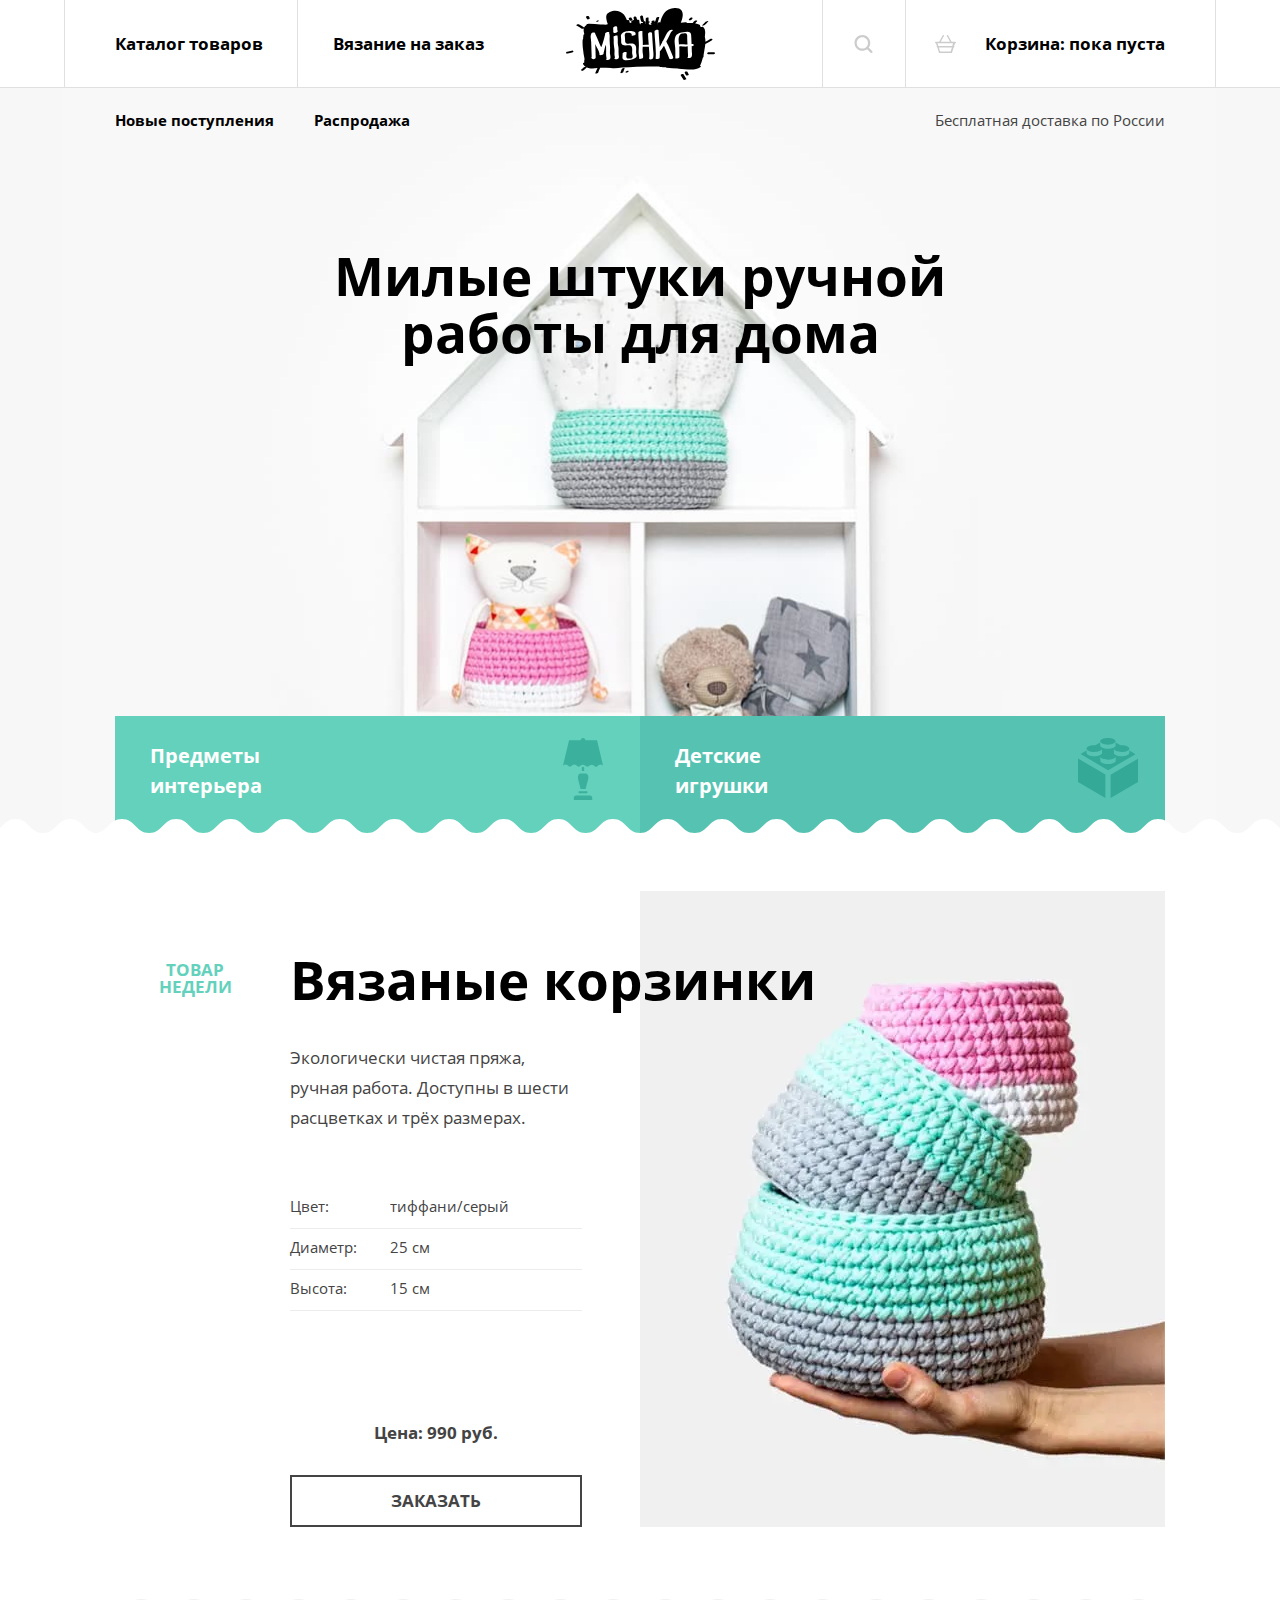
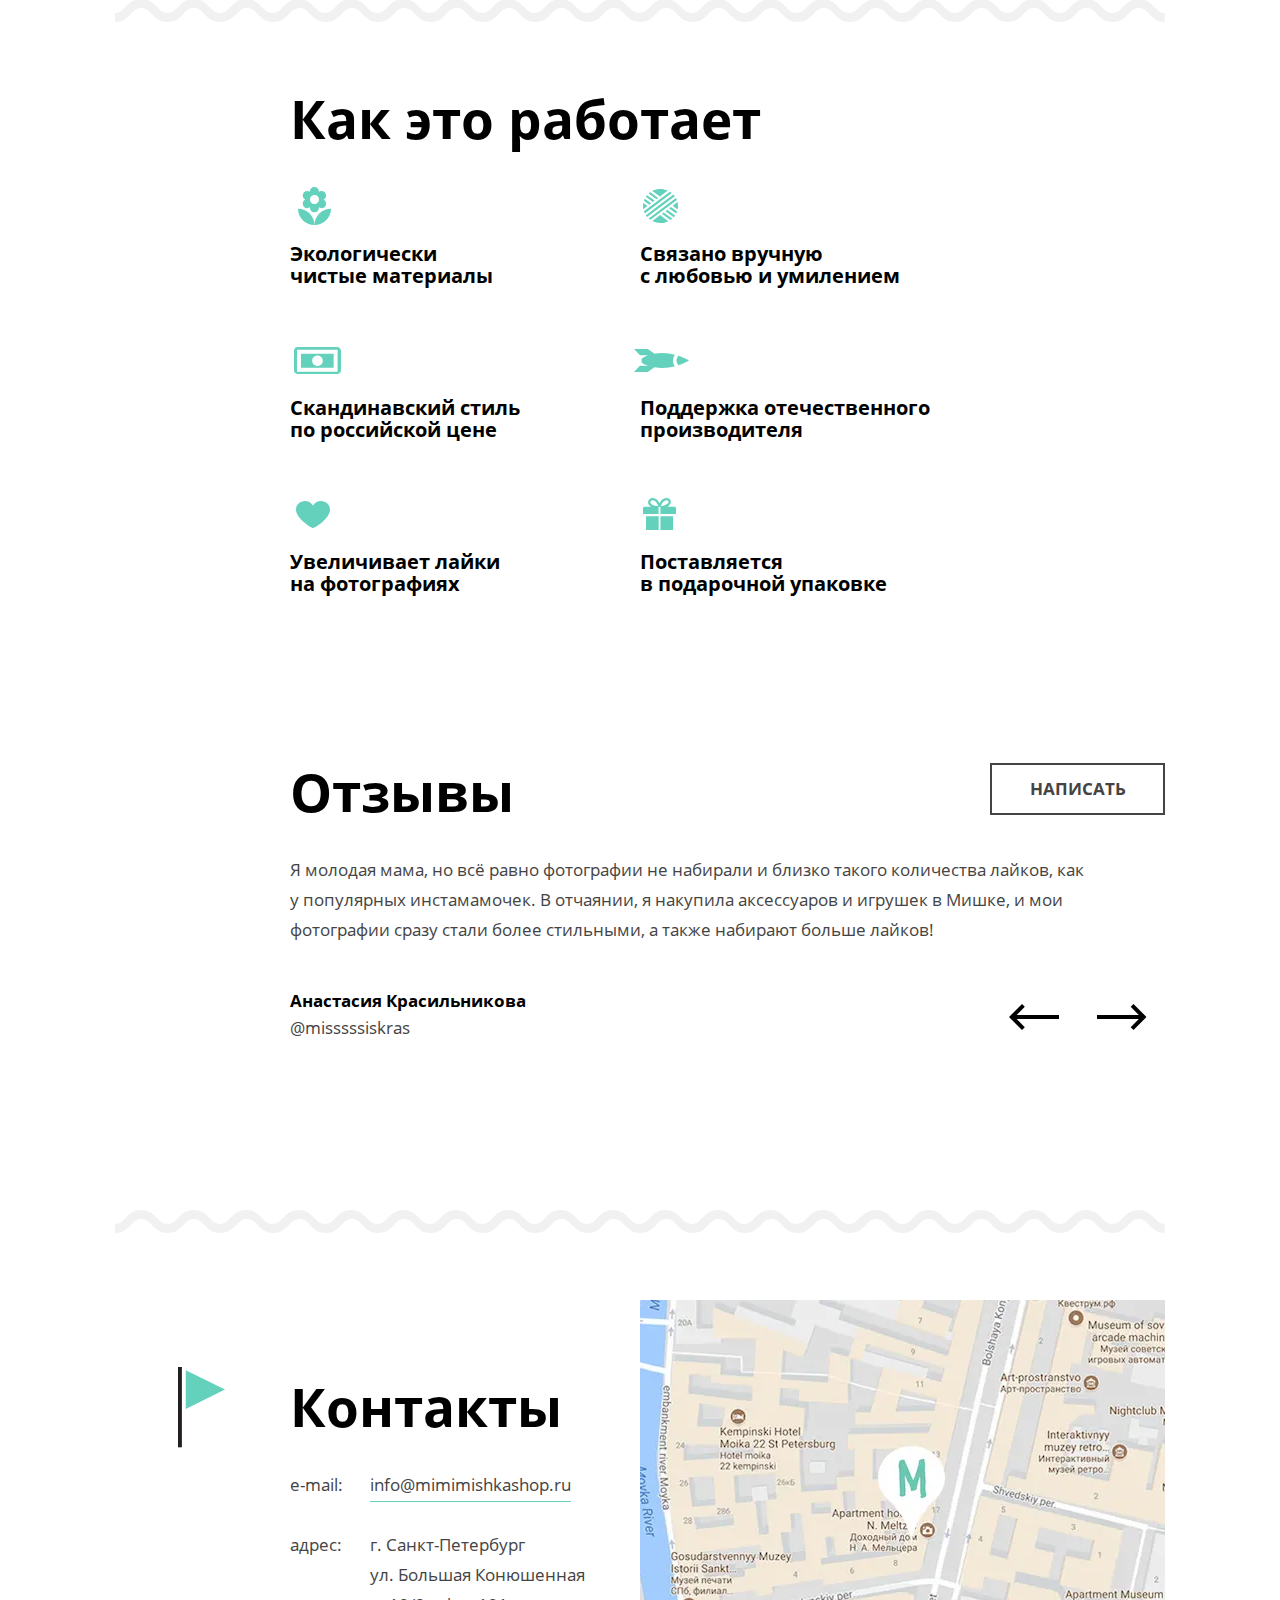
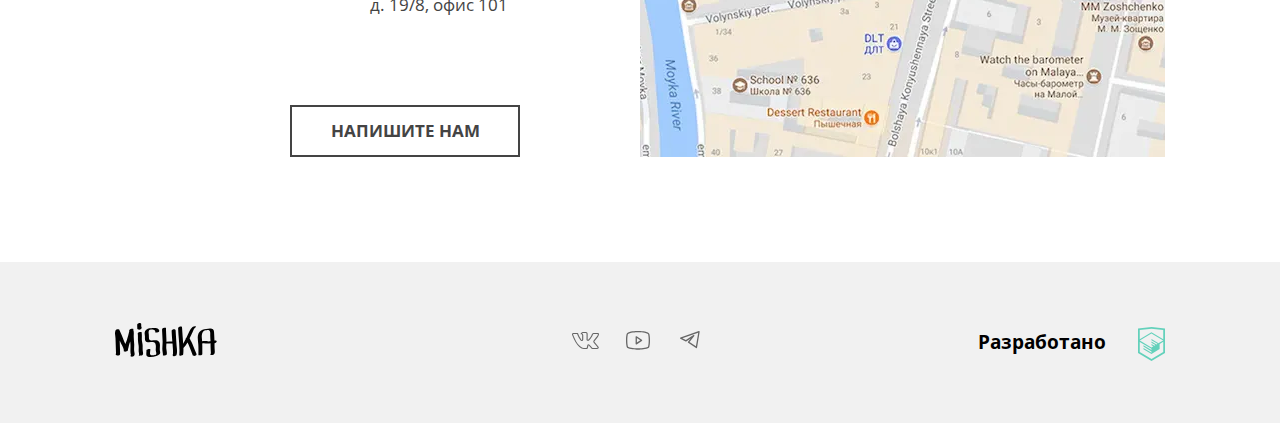
==== commit 7208de70: "Updates" ====
--- a/index.html
+++ b/index.html
@@ -1 +1 @@
-<!DOCTYPE html><html class="page" lang="ru"><head><meta charset="utf-8"><meta name="viewport" content="width=device-width,initial-scale=1"><title>HTML Academy: Мишка</title><link rel="stylesheet" href="css/style.min.css"><link rel="icon" href="favicon.ico"><link rel="icon" href="img/favicons/icon.svg" type="image/svg+xml"><link rel="apple-touch-icon" href="img/favicons/apple.png"><link rel="manifest" href="manifest.webmanifest"><link rel="preload" href="./fonts/opensans.woff2" type="font/woff2" as="font" crossorigin="anonymous"><link rel="preload" href="./fonts/opensansbold.woff2" type="font/woff2" as="font" crossorigin="anonymous"><link rel="preload" href="./fonts/opensans.woff" type="font/woff" as="font" crossorigin="anonymous"><link rel="preload" href="./fonts/opensansbold.woff" type="font/woff" as="font" crossorigin="anonymous"><meta name="keywords" content="HTML Academy, Мишка, Mishka"><meta name="description" content="Главная страница проекта"></head><body class="page__body"><header class="header"><div class="page__container header__container"><a class="header__logo" href="index.html"><picture><source media="(min-width: 1150px)" srcset="img/logotype-desktop.svg"><source media="(min-width: 768px)" srcset="img/logotype-tablet.svg"><img class="header__logo-image" src="img/logotype-mobile.svg" width="86" height="35" alt="Магазин «Мишка»."></picture></a><nav class="main-nav main-nav--no-js"><button class="main-nav__toggle main-nav__toggle--closed" type="button"><span class="visually-hidden">Открыть или закрыть навигационное меню</span></button><div class="main-nav__wrapper"><ul class="main-nav__list site-list"><li class="site-list__item"><a href="calalog.html">Каталог товаров</a></li><li class="site-list__item"><a href="form.html">Вязание на заказ</a></li></ul><ul class="main-nav__list user-list"><li class="user-list__item"><a class="user-list__login" href="#"><svg aria-hidden="true" focusable="false" width="18" height="18" viewBox="0 0 18 18" fill="none" xmlns="http://www.w3.org/2000/svg"><path d="m17.693 16.057-3.477-3.477c1.023-1.33 1.534-2.966 1.534-4.705C15.75 3.477 12.273 0 7.875 0S0 3.477 0 7.875s3.477 7.875 7.875 7.875c1.739 0 3.375-.614 4.704-1.534l3.478 3.477c.204.205.409.307.818.307.614 0 1.125-.511 1.125-1.125 0-.204-.102-.511-.307-.818ZM2.25 7.875c0-3.068 2.557-5.625 5.625-5.625S13.5 4.807 13.5 7.875 10.943 13.5 7.875 13.5 2.25 10.943 2.25 7.875Z"/></svg> <span>Поиск по сайту</span></a></li><li class="user-list__item"><a class="user-list__basket" href="#"><svg aria-hidden="true" focusable="false" width="21" height="18" viewBox="0 0 21 18" fill="none" xmlns="http://www.w3.org/2000/svg"><path d="M20.188 6.857h-3.55L13.188.381C12.985 0 12.58-.095 12.174.095s-.507.572-.304.953l3.145 5.81H5.783l3.145-5.81c.202-.381 0-.762-.305-.953-.406-.19-.811 0-1.014.286l-3.45 6.476H.812c-.406 0-.812.286-.812.762 0 .381.304.762.812.762h.202l.914 2.857c-.203.095-.305.286-.305.572 0 .38.305.666.71.666L4.058 18h12.884l1.725-5.524c.405 0 .71-.286.71-.667 0-.19-.102-.476-.304-.57l.912-2.858h.203c.406 0 .812-.286.812-.762 0-.476-.406-.762-.812-.762Zm-4.565 9.62H5.073L3.854 12.38h13.087l-1.319 4.095Zm1.623-5.525H3.348l-.812-2.666h15.522l-.812 2.666Z"/></svg> <span>Корзина: пока пуста</span></a></li></ul></div></nav></div></header><main class="main"><h1 class="visually-hidden">Главная страница</h1><section class="introduction introduction--index"><div class="page__container introduction__container"><div class="introduction__header"><ul class="introduction__site-list"><li class="introduction__site-item"><a href="#">Новые поступления</a></li><li class="introduction__site-item"><a href="#">Распродажа</a></li></ul><p class="introduction__paragraph">Бесплатная доставка по России</p></div><h2 class="introduction__title">Милые штуки ручной<br>работы для дома</h2><ul class="introduction__list products-type-list"><li class="products-type-list__item"><h3 class="products-type-list__title"><a class="products-type-list__link products-type-list__link--interior" href="#">Предметы<br>интерьера</a></h3></li><li class="products-type-list__item"><h3 class="products-type-list__title"><a class="products-type-list__link products-type-list__link--toys" href="#">Детские<br>игрушки</a></h3></li></ul></div></section><section class="week-product"><div class="page__container week_product__container"><h2 class="week-product__title">Вязаные корзинки</h2><p class="week_product__paragraph">Экологически чистая пряжа,<br>ручная работа. Доступны в шести расцветках и трёх размерах.</p><dl class="week-product__characteristics"><div><dt>Цвет:</dt><dd>тиффани/серый</dd></div><div><dt>Диаметр:</dt><dd>25&nbsp;см</dd></div><div><dt>Высота:</dt><dd>15&nbsp;см</dd></div></dl><picture><source type="image/webp" srcset="img/products/week-product-image@1x.webp, img/products/week-product-image@2x.webp 2x"><img class="week-product__image" src="img/products/week-product-image@1x.png" srcset="img/products/week-product-image@2x.png 2x" alt="Изображение товара недели."></picture><p class="week-product__price">Цена: 990&nbsp;руб.</p><button class="week-product__button button" type="button" id="modal-size-button">Заказать</button></div></section><section class="about-us"><div class="page__container about-us__container"><h2 class="about-us__title">Как это работает</h2><ul class="about-us__list"><li class="about-us__item about-us__item--material"><h3 class="about-us__item-title">Экологически<br>чистые материалы</h3></li><li class="about-us__item about-us__item--price"><h3 class="about-us__item-title">Скандинавский стиль<br>по&nbsp;российской цене</h3></li><li class="about-us__item about-us__item--like"><h3 class="about-us__item-title">Увеличивает лайки<br>на&nbsp;фотографиях</h3></li><li class="about-us__item about-us__item--work"><h3 class="about-us__item-title">Связано вручную<br>с&nbsp;любовью и умилением</h3></li><li class="about-us__item about-us__item--support"><h3 class="about-us__item-title">Поддержка отечественного<br>производителя</h3></li><li class="about-us__item about-us__item--present"><h3 class="about-us__item-title">Поставляется<br>в&nbsp;подарочной упаковке</h3></li></ul></div></section><section class="reviews"><div class="page__container reviews__container slider"><h2 class="reviews__title">Отзывы</h2><div class="reviews__list slider__list"><blockquote class="reviews__item slider__item"><p class="reviews__text">Я молодая мама, но всё равно фотографии не набирали и близко такого количества лайков, как у&nbsp;популярных инстамамочек. В&nbsp;отчаянии, я накупила аксессуаров и игрушек в Мишке, и&nbsp;мои фотографии сразу стали более стильными, а также набирают больше лайков!</p><div class="reviews__author-info"><cite class="reviews__author-name">Анастасия Красильникова</cite> <cite class="reviews__author-mail">@misssssiskras</cite></div></blockquote><div class="reviews__controls slider__controls"><button class="slider__button slider__button--prev" type="button"><span class="visually-hidden">Предыдущий отзыв</span></button> <button class="slider__button slider__button--next" type="button"><span class="visually-hidden">Следующий отзыв</span></button></div></div><a class="reviews__write button" href="#">Написать</a></div></section><section class="location"><div class="page__container location__container"><h2 class="location__title">Контакты</h2><div class="location__contacts contacts"><div class="contacts__wrapper"><span>e-mail:</span> <a class="contacts__contact contacts__contact--href" href="mailto:info@mimimishkashop.ru">info@mimimishkashop.ru</a></div><div class="contacts__wrapper"><span>адрес:</span><address class="contacts__contact">г. Санкт-Петербург<br>ул. Большая Конюшенная<br>д. 19/8, офис 101</address></div></div><div class="location__map map"><picture><source type="image/webp" media="(min-width: 1300px)" srcset="img/map-desktop@1x.webp, img/map-desktop@2x.webp 2x"><source type="image/webp" media="(min-width: 768px)" srcset="img/map-tablet@1x.webp, img/map-tablet@2x.webp 2x"><source type="image/webp" srcset="img/map-mobile@1x.webp, img/map-mobile@2x.webp 2x"><source media="(min-width: 1300px)" srcset="img/map-desktop@1x.png, img/map-desktop@2x.png 2x"><source media="(min-width: 768px)" srcset="img/map-tablet@1x.png, img/map-tablet@2x.png 2x"><img class="map__image" loading="lazy" src="img/map-mobile@1x.png" srcset="img/map-mobile@2x.png 2x" alt="Расположение на карте."></picture><div class="map__interactive" id="map"><script src="https://api-maps.yandex.ru/2.1/?apikey=c214d7f7-bb76-458f-8f7b-6523a76e9c85&lang=ru_RU" type="text/javascript"></script></div></div><a class="location__write button" href="#">Напишите нам</a></div></section></main><footer class="footer"><div class="page__container footer__container"><a class="footer__logo" href="#"><svg class="footer__logo-img" width="102" height="34" role="img" aria-label="Mishka."><use href="img/sprite.svg#footer-logo"></use></svg></a><div class="footer__social social"><ul class="social__list"><li class="social__item"><a class="social__link social__link--vkontakte" href="https://vk.com/htmlacademy"><span class="visually-hidden">Вконтакте</span> <svg aria-hidden="true" focusable="false" width="27" height="17"><use href="img/sprite.svg#vkontakte"></use></svg></a></li><li class="social__item"><a class="social__link social__link--youtube" href="https://www.youtube.com/user/htmlacademyru"><span class="visually-hidden">Ютуб</span> <svg aria-hidden="true" focusable="false" width="24" height="19"><use href="img/sprite.svg#youtube"></use></svg></a></li><li class="social__item"><a class="social__link social__link--telegram" href="https://t.me/htmlacademy"><span class="visually-hidden">Телеграм</span> <svg aria-hidden="true" focusable="false" width="20" height="18"><use href="img/sprite.svg#telegram"></use></svg></a></li></ul></div><div class="footer__copyright copyright"><a class="copyright__link" href="https://htmlacademy.ru/intensive/adaptive"><span>Разработано</span> <span class="visually-hidden">в</span> <svg class="copyright__link-icon" width="27" height="34"><use href="img/sprite.svg#htmlacademy"></use></svg></a></div></div></footer><div class="modal modal--close"><div class="modal__container"><h2 class="modal__title">Добавить в корзину</h2><form class="modal__form" action="https://echo.htmlacademy.ru/" method="post"><fieldset class="modal__form-group"><legend class="modal__form-label">Выберите размер:</legend><ul class="modal__size-list size-list"><li class="size-list__item"><label class="size-list__control"><input class="visually-hidden size-list__control-input" type="radio" name="size" value="S" checked="checked"> <span class="size-list__control-mark">s</span></label></li><li class="size-list__item"><label class="size-list__control"><input class="visually-hidden size-list__control-input" type="radio" name="size" value="M"> <span class="size-list__control-mark">m</span></label></li><li class="size-list__item"><label class="size-list__control"><input class="visually-hidden size-list__control-input" type="radio" name="size" value="L"> <span class="size-list__control-mark">l</span></label></li></ul></fieldset><button class="modal__form-button button button--add" type="submit">Добавить</button></form></div></div><script src="js/scripts.min.js"></script></body></html>+<!DOCTYPE html><html class="page" lang="ru"><head><meta charset="utf-8"><meta name="viewport" content="width=device-width,initial-scale=1"><title>HTML Academy: Мишка</title><link rel="stylesheet" href="css/style.min.css"><link rel="icon" href="favicon.ico"><link rel="icon" href="img/favicons/icon.svg" type="image/svg+xml"><link rel="apple-touch-icon" href="img/favicons/apple.png"><link rel="manifest" href="manifest.webmanifest"><link rel="preload" href="./fonts/opensans.woff2" type="font/woff2" as="font" crossorigin="anonymous"><link rel="preload" href="./fonts/opensansbold.woff2" type="font/woff2" as="font" crossorigin="anonymous"><link rel="preload" href="./fonts/opensans.woff" type="font/woff" as="font" crossorigin="anonymous"><link rel="preload" href="./fonts/opensansbold.woff" type="font/woff" as="font" crossorigin="anonymous"><meta name="keywords" content="HTML Academy, Мишка, Mishka"><meta name="description" content="Главная страница проекта"></head><body class="page__body"><header class="header"><div class="page__container header__container"><a class="header__logo" href="index.html"><picture><source media="(min-width: 1150px)" srcset="img/logotype-desktop.svg"><source media="(min-width: 768px)" srcset="img/logotype-tablet.svg"><img class="header__logo-image" src="img/logotype-mobile.svg" width="86" height="35" alt="Магазин «Мишка»."></picture></a><nav class="main-nav main-nav--no-js"><button class="main-nav__toggle main-nav__toggle--closed" type="button"><span class="visually-hidden">Открыть или закрыть навигационное меню</span></button><div class="main-nav__wrapper"><ul class="main-nav__list site-list"><li class="site-list__item"><a href="calalog.html">Каталог товаров</a></li><li class="site-list__item"><a href="form.html">Вязание на заказ</a></li></ul><ul class="main-nav__list user-list"><li class="user-list__item"><a class="user-list__login" href="#"><svg aria-hidden="true" focusable="false" width="18" height="18" viewBox="0 0 18 18" fill="none" xmlns="http://www.w3.org/2000/svg"><path d="m17.693 16.057-3.477-3.477c1.023-1.33 1.534-2.966 1.534-4.705C15.75 3.477 12.273 0 7.875 0S0 3.477 0 7.875s3.477 7.875 7.875 7.875c1.739 0 3.375-.614 4.704-1.534l3.478 3.477c.204.205.409.307.818.307.614 0 1.125-.511 1.125-1.125 0-.204-.102-.511-.307-.818ZM2.25 7.875c0-3.068 2.557-5.625 5.625-5.625S13.5 4.807 13.5 7.875 10.943 13.5 7.875 13.5 2.25 10.943 2.25 7.875Z"/></svg> <span>Поиск по сайту</span></a></li><li class="user-list__item"><a class="user-list__basket" href="#"><svg aria-hidden="true" focusable="false" width="21" height="18" viewBox="0 0 21 18" fill="none" xmlns="http://www.w3.org/2000/svg"><path d="M20.188 6.857h-3.55L13.188.381C12.985 0 12.58-.095 12.174.095s-.507.572-.304.953l3.145 5.81H5.783l3.145-5.81c.202-.381 0-.762-.305-.953-.406-.19-.811 0-1.014.286l-3.45 6.476H.812c-.406 0-.812.286-.812.762 0 .381.304.762.812.762h.202l.914 2.857c-.203.095-.305.286-.305.572 0 .38.305.666.71.666L4.058 18h12.884l1.725-5.524c.405 0 .71-.286.71-.667 0-.19-.102-.476-.304-.57l.912-2.858h.203c.406 0 .812-.286.812-.762 0-.476-.406-.762-.812-.762Zm-4.565 9.62H5.073L3.854 12.38h13.087l-1.319 4.095Zm1.623-5.525H3.348l-.812-2.666h15.522l-.812 2.666Z"/></svg> <span>Корзина: пока пуста</span></a></li></ul></div></nav></div></header><main class="main"><h1 class="visually-hidden">Главная страница</h1><section class="introduction introduction--index"><div class="page__container introduction__container"><div class="introduction__header"><ul class="introduction__site-list"><li class="introduction__site-item"><a href="#">Новые поступления</a></li><li class="introduction__site-item"><a href="#">Распродажа</a></li></ul><p class="introduction__paragraph">Бесплатная доставка по России</p></div><h2 class="introduction__title">Милые штуки ручной<br>работы для дома</h2><ul class="introduction__list products-type-list"><li class="products-type-list__item"><h3 class="products-type-list__title"><a class="products-type-list__link products-type-list__link--interior" href="#">Предметы<br>интерьера</a></h3></li><li class="products-type-list__item"><h3 class="products-type-list__title"><a class="products-type-list__link products-type-list__link--toys" href="#">Детские<br>игрушки</a></h3></li></ul></div></section><section class="week-product"><div class="page__container week_product__container"><h2 class="week-product__title">Вязаные корзинки</h2><p class="week_product__paragraph">Экологически чистая пряжа,<br>ручная работа. Доступны в шести расцветках и трёх размерах.</p><dl class="week-product__characteristics"><div><dt>Цвет:</dt><dd>тиффани/серый</dd></div><div><dt>Диаметр:</dt><dd>25&nbsp;см</dd></div><div><dt>Высота:</dt><dd>15&nbsp;см</dd></div></dl><picture><source type="image/webp" srcset="img/products/week-product-image@1x.webp, img/products/week-product-image@2x.webp 2x"><img class="week-product__image" src="img/products/week-product-image@1x.png" srcset="img/products/week-product-image@2x.png 2x" alt="Изображение товара недели."></picture><p class="week-product__price">Цена: 990&nbsp;руб.</p><button class="week-product__button button" type="button" id="modal-size-button">Заказать</button></div></section><section class="about-us"><div class="page__container about-us__container"><h2 class="about-us__title">Как это работает</h2><ul class="about-us__list"><li class="about-us__item about-us__item--material"><h3 class="about-us__item-title">Экологически<br>чистые материалы</h3></li><li class="about-us__item about-us__item--price"><h3 class="about-us__item-title">Скандинавский стиль<br>по&nbsp;российской цене</h3></li><li class="about-us__item about-us__item--like"><h3 class="about-us__item-title">Увеличивает лайки<br>на&nbsp;фотографиях</h3></li><li class="about-us__item about-us__item--work"><h3 class="about-us__item-title">Связано вручную<br>с&nbsp;любовью и умилением</h3></li><li class="about-us__item about-us__item--support"><h3 class="about-us__item-title">Поддержка отечественного<br>производителя</h3></li><li class="about-us__item about-us__item--present"><h3 class="about-us__item-title">Поставляется<br>в&nbsp;подарочной упаковке</h3></li></ul></div></section><section class="reviews"><div class="page__container reviews__container slider"><h2 class="reviews__title">Отзывы</h2><div class="reviews__list slider__list"><blockquote class="reviews__item slider__item"><p class="reviews__text">Я молодая мама, но всё равно фотографии не набирали и близко такого количества лайков, как у&nbsp;популярных инстамамочек. В&nbsp;отчаянии, я накупила аксессуаров и игрушек в Мишке, и&nbsp;мои фотографии сразу стали более стильными, а также набирают больше лайков!</p><div class="reviews__author-info"><cite class="reviews__author-name">Анастасия Красильникова</cite> <cite class="reviews__author-mail">@misssssiskras</cite></div></blockquote><div class="reviews__controls slider__controls"><button class="slider__button slider__button--prev" type="button"><span class="visually-hidden">Предыдущий отзыв</span></button> <button class="slider__button slider__button--next" type="button"><span class="visually-hidden">Следующий отзыв</span></button></div></div><a class="reviews__write button" href="#">Написать</a></div></section><section class="location"><div class="page__container location__container"><h2 class="location__title">Контакты</h2><div class="location__contacts contacts"><div class="contacts__wrapper"><span>e-mail:</span> <a class="contacts__contact contacts__contact--href" href="mailto:info@mimimishkashop.ru">info@mimimishkashop.ru</a></div><div class="contacts__wrapper"><span>адрес:</span><address class="contacts__contact">г. Санкт-Петербург<br>ул. Большая Конюшенная<br>д. 19/8, офис 101</address></div></div><div class="location__map map"><picture><source type="image/webp" media="(min-width: 1150px)" srcset="img/map-desktop@1x.webp, img/map-desktop@2x.webp 2x"><source type="image/webp" media="(min-width: 768px)" srcset="img/map-tablet@1x.webp, img/map-tablet@2x.webp 2x"><source type="image/webp" srcset="img/map-mobile@1x.webp, img/map-mobile@2x.webp 2x"><source media="(min-width: 1150px)" srcset="img/map-desktop@1x.png, img/map-desktop@2x.png 2x"><source media="(min-width: 768px)" srcset="img/map-tablet@1x.png, img/map-tablet@2x.png 2x"><img class="map__image" loading="lazy" src="img/map-mobile@1x.png" srcset="img/map-mobile@2x.png 2x" alt="Расположение на карте."></picture><div class="map__interactive" id="map"><script src="https://api-maps.yandex.ru/2.1/?apikey=c214d7f7-bb76-458f-8f7b-6523a76e9c85&lang=ru_RU" type="text/javascript"></script></div></div><a class="location__write button" href="#">Напишите нам</a></div></section></main><footer class="footer"><div class="page__container footer__container"><a class="footer__logo" href="index.html"><svg class="footer__logo-img" width="102" height="34" role="img" aria-label="Mishka."><use href="img/sprite.svg#footer-logo"></use></svg></a><div class="footer__social social"><ul class="social__list"><li class="social__item"><a class="social__link social__link--vkontakte" href="https://vk.com/htmlacademy"><span class="visually-hidden">Вконтакте</span> <svg aria-hidden="true" focusable="false" width="27" height="17"><use href="img/sprite.svg#vkontakte"></use></svg></a></li><li class="social__item"><a class="social__link social__link--youtube" href="https://www.youtube.com/user/htmlacademyru"><span class="visually-hidden">Ютуб</span> <svg aria-hidden="true" focusable="false" width="24" height="19"><use href="img/sprite.svg#youtube"></use></svg></a></li><li class="social__item"><a class="social__link social__link--telegram" href="https://t.me/htmlacademy"><span class="visually-hidden">Телеграм</span> <svg aria-hidden="true" focusable="false" width="20" height="18"><use href="img/sprite.svg#telegram"></use></svg></a></li></ul></div><div class="footer__copyright copyright"><a class="copyright__link" href="https://htmlacademy.ru/intensive/adaptive"><span>Разработано</span> <span class="visually-hidden">в</span> <svg class="copyright__link-icon" width="27" height="34"><use href="img/sprite.svg#htmlacademy"></use></svg></a></div></div></footer><div class="modal modal--close"><div class="modal__container"><h2 class="modal__title">Добавить в корзину</h2><form class="modal__form" action="https://echo.htmlacademy.ru/" method="post"><fieldset class="modal__form-group"><legend class="modal__form-label">Выберите размер:</legend><ul class="modal__size-list size-list"><li class="size-list__item"><label class="size-list__control"><input class="visually-hidden size-list__control-input" type="radio" name="size" value="S" checked="checked"> <span class="size-list__control-mark">s</span></label></li><li class="size-list__item"><label class="size-list__control"><input class="visually-hidden size-list__control-input" type="radio" name="size" value="M"> <span class="size-list__control-mark">m</span></label></li><li class="size-list__item"><label class="size-list__control"><input class="visually-hidden size-list__control-input" type="radio" name="size" value="L"> <span class="size-list__control-mark">l</span></label></li></ul></fieldset><button class="modal__form-button button button--add" type="submit">Добавить</button></form></div></div><script src="js/scripts.min.js"></script></body></html>--- a/css/style.min.css
+++ b/css/style.min.css
@@ -1,2 +1,2 @@
-@charset "UTF-8";@keyframes menu-open{0%{transform:scaleY(0);visibility:visible}to{transform:scaleY(1);visibility:visible}}@keyframes menu-close{0%{transform:scaleY(1);visibility:visible}99%{transform:scaleY(0);visibility:visible}to{transform:scaleY(0);visibility:hidden}}@font-face{font-family:"Open Sans";font-style:normal;font-weight:400;src:url(../fonts/opensans.woff2)format("woff2"),url(../fonts/opensans.woff)format("woff");font-display:swap}@font-face{font-family:"Open Sans";font-style:normal;font-weight:700;src:url(../fonts/opensansbold.woff2)format("woff2"),url(../fonts/opensansbold.woff)format("woff");font-display:swap}*,::after,::before{box-sizing:inherit}html{box-sizing:border-box}.visually-hidden{position:absolute;width:1px;height:1px;margin:-1px;padding:0;border:0;white-space:nowrap;clip:rect(0 0 0 0);overflow:hidden}img{max-width:100%}.button{margin:0}button.button{font-family:inherit;cursor:pointer}a.button,button.button{display:inline-flex;align-items:center;justify-content:center;background-color:transparent;color:#444;border-radius:0;border:2px solid #444;box-shadow:none;text-align:center;font-weight:700;text-transform:uppercase;text-decoration:none;transition:140ms all ease-in-out;padding:14px;font-size:17px;line-height:20px}a.button:hover,button.button:hover{background-color:#444;color:#fff}a.button:active,button.button:active{background-color:#444;color:rgba(255,255,255,.3)}a.button:disabled,button.button:disabled{background-color:#666;cursor:default;pointer-events:none;-webkit-user-select:none;user-select:none}a.button--center,button.button--center{width:100%;align-self:center}a.button--add,button.button--add{border:0;padding:16px;background-color:#63d1bb;color:#fff}a.button--add:hover,button.button--add:hover{background-color:#46c1ae}a.button--add:active,button.button--add:active{background-color:#46c1ae;color:rgba(255,255,255,.3)}a.button:not([href]){background-color:#666;cursor:default;pointer-events:none;-webkit-user-select:none;user-select:none}.input{display:flex;align-items:center;font:inherit;text-transform:uppercase;font-size:16px;line-height:20px;color:#444;background:#fff;border:1px solid #f7f7f7;border-radius:0;margin:0;width:100%;cursor:text;outline:0;box-shadow:none;transition:140ms all ease-in-out}@media (max-width:767px){.input{font-size:16px;line-height:18px;min-height:45px;padding:9.5px 40px 9.5px 14px}}@media (min-width:768px){.input{font-size:20px;line-height:30px;min-height:52px;padding:10px 50px 10px 18px}}.input::placeholder{color:rgba(68,68,68,.6)}.input+svg{color:#000}.input:hover{border-color:#cdcdcd}.input:focus{border:2px solid #444}@media (max-width:767px){.input:focus{padding:8.5px 39px 8.5px 13px}}@media (min-width:768px){.input:focus{padding:9px 49px 9px 17px}}.input:focus+svg{color:#63d1bb}.input--invalid,.input--invalid:hover,.input:focus:invalid{border:2px solid #ff8282}@media (max-width:767px){.input--invalid,.input--invalid:hover,.input:focus:invalid{padding:8.5px 39px 8.5px 13px}}@media (min-width:768px){.input--invalid,.input--invalid:hover,.input:focus:invalid{padding:9px 49px 9px 17px}}.input--invalid+svg,.input--invalid:hover+svg,.input:focus:invalid+svg{color:#ff8282}.input:disabled,.input:read-only{opacity:.6;cursor:default}.input--num::-webkit-inner-spin-button,.input--num::-webkit-outer-spin-button{-webkit-appearance:none;appearance:none}.input--textarea{resize:none}@media (max-width:767px){.input--textarea{min-height:152px;padding:9px 14px}}@media (min-width:768px){.input--textarea{min-height:174px;padding:9px 18px}}.input--textarea:focus{padding:8px 13px}@media (min-width:768px){.input--textarea:focus{padding:8px 17px}}.input::-webkit-contacts-auto-fill-button{visibility:hidden;position:absolute;pointer-events:none;right:0}.modal{position:fixed;z-index:1;top:0;left:0;display:flex;width:100%;height:100%;background-color:rgba(255,255,255,.9)}.modal--close{display:none}.modal__container{position:relative;margin:auto;background-color:#fff;border:1px solid #c6c6c6;box-shadow:0 5px 10px rgba(0,1,1,.25)}@media (max-width:767px){.modal__container{width:100%;padding:28px 30px 46px}}@media (min-width:768px){.modal__container{padding:38px 108px 46px;width:566px}}.modal__title{font-weight:700;font-size:25px;line-height:30px;text-align:center;text-transform:uppercase;margin-bottom:14px}@media (min-width:768px){.modal__title{font-size:30px;line-height:57px;margin:0-15px 11px}}.modal__form{display:flex;flex-direction:column;gap:31px}.modal__form-group{border:0;margin:0;padding:0}.modal__form-label{padding:0;text-align:center;color:#444;margin-bottom:21px}@media (min-width:768px){.modal__form-label{margin-bottom:19px}}.size-list{list-style:none;margin:0;padding:0;display:flex;gap:7px}.size-list__item{flex-grow:1}.size-list__control-mark{padding:16px;display:inline-flex;align-items:center;justify-content:center;background-color:transparent;color:#444;text-transform:uppercase;width:100%;border:2px solid rgba(68,68,68,.1);font-weight:700;font-size:17px;line-height:16px}.size-list__control-mark:hover{border-color:rgba(68,68,68,.3)}.size-list__control-mark:active{border-color:#63d1ba}.size-list__control-input:checked~.size-list__control-mark{border-color:#63d1ba}.size-list__control-input:disabled~.size-list__control-mark{opacity:.6;cursor:default;pointer-events:none}.page__body{font-family:"Open Sans","Trebuchet MS",sans-serif;padding:0;margin:0;height:100%;display:flex;justify-content:space-between;flex-direction:column;min-height:100vh;-webkit-font-smoothing:antialiased;-moz-font-smoothing:antialiased;background-color:#fff;color:#000}.page__container{margin:0 auto}@media (max-width:767px){.page__container{padding:0 30px}}@media (min-width:768px){.page__container{padding:0 50px}}@media (min-width:1150px){.page__container{padding:0;max-width:1050px}}.header{background-color:#fff}@media (min-width:768px){.header{box-shadow:inset 0-1px 0 0#e0e0e0}}@media (max-width:767px){.header__container{position:relative;z-index:1;border-bottom:1px solid #ececec;min-height:80px}}@media (min-width:768px){.header__container{display:flex;justify-content:space-between;box-shadow:inset 0-1px 0 0#e0e0e0,-1px 0 0 0#e0e0e0;padding-right:0}}@media (min-width:1150px){.header__container{display:block;padding-left:0;position:relative;max-width:1150px}}.header__logo{background-color:transparent;cursor:pointer;display:block;width:-moz-fit-content;width:fit-content;height:-moz-fit-content;height:fit-content;transition:140ms all ease-in-out}@media (max-width:767px){.header__logo{padding:22px 0;margin:0 auto}}@media (min-width:768px){.header__logo{flex-shrink:0;align-self:center}}@media (min-width:1150px){.header__logo{position:absolute;top:0;right:0;bottom:0;left:0;margin:auto}}.header__logo:hover{opacity:.6}.header__logo:active{opacity:.3}.header__logo-image{display:block}@media (max-width:767px){.header__logo-image{width:86px;height:35px}}@media (min-width:768px){.header__logo-image{width:114px;height:46px}}@media (min-width:1150px){.header__logo-image{width:149px;height:72px}}.main-nav__toggle,.site-list__item a{display:block;color:#000;transition:140ms all ease-in-out}.main-nav__toggle{cursor:pointer;font:inherit;background-color:transparent;border:0;margin:0;right:0;top:0;padding:0;aspect-ratio:1/1;height:100%;position:absolute;z-index:2}.main-nav__toggle:hover{opacity:.6}.main-nav__toggle:active{opacity:.3}.main-nav__toggle--closed::before{content:"";position:absolute;top:50%;left:50%;transform:translate(-50%);width:20px;height:2px;background-color:#231f20;box-shadow:0 6px 0 0#000,0-6px 0 0#000}.main-nav__toggle--opened::after,.main-nav__toggle--opened::before{top:0;right:0;bottom:0;left:0;margin:auto;content:"";position:absolute;width:25px;height:2px;background-color:#000;box-shadow:none}.main-nav__toggle--opened::after{transform:rotate(45deg)}.main-nav__toggle--opened::before{transform:rotate(-45deg)}@media (min-width:768px){.main-nav__toggle{display:none}}@media (max-width:767px){.main-nav__wrapper{width:100%;position:absolute;top:100%;right:0;animation-duration:.2s;animation-timing-function:ease-in-out;animation-fill-mode:forwards;transform-origin:0 0;visibility:hidden;transform:scaleY(0)}.main-nav__wrapper--opened{animation-name:menu-open}.main-nav__wrapper--closed{animation-name:menu-close}}@media (min-width:768px){.main-nav__wrapper{position:static}}@media (min-width:1150px){.main-nav__wrapper{display:grid;grid-template-columns:3fr 1fr 3fr;grid-auto-flow:dense}.main-nav__wrapper::before{content:" ";display:block;grid-column:2/3}}.main-nav__list{display:flex}@media (max-width:767px){.main-nav__list{flex-direction:column}.main-nav__list+.main-nav__list{margin-top:-1px}}@media (min-width:768px){.main-nav__list{flex-wrap:wrap;justify-content:flex-end}}@media (max-width:767px){.main-nav--no-js .main-nav__toggle{visibility:hidden}.main-nav--no-js .main-nav__wrapper{visibility:visible;transform:scaleY(1);position:static;margin-left:-30px;width:calc(100% + 60px)}}.site-list{list-style:none;margin:0;padding:0}@media (min-width:768px){.site-list{display:none}}@media (min-width:1150px){.site-list{display:grid;grid-template-columns:auto auto;justify-content:start}}.site-list__item{display:block;position:relative}@media (max-width:767px){.site-list__item:first-child a{border-top:1px solid #ececec}}@media (min-width:768px){.site-list__item:nth-of-type(2n+1) a{padding-left:50px}}.site-list__item a{text-decoration:none;font-weight:700}@media (max-width:767px){.site-list__item a{background-color:#fff;border-bottom:1px solid #ececec;padding:27px 27px 27px 75px;font-size:17px;line-height:24px}}@media (min-width:768px){.site-list__item a{background-color:transparent;padding:32px 35px;font-size:17px;line-height:24px;min-height:88px;box-shadow:-1px -1px 0 0#e0e0e0,inset 0-1px 0 0#e0e0e0}}.site-list__item a:hover{color:rgba(0,0,0,.6)}.site-list__item a:active{color:rgba(0,0,0,.3)}.user-list{list-style:none;margin:0;padding:0}.user-list__item,.user-list__item a{display:block;position:relative}@media (max-width:767px){.user-list__item:first-child a{border-top:1px solid #ececec}}@media (min-width:768px){.user-list__item--active a::before{position:absolute;right:17.5px;left:17.5px;bottom:2px;height:2px;background-color:#63d1bb;content:""}}.user-list__item a{text-decoration:none;font-weight:700;color:#000;fill:rgba(0,0,0,.2);transition:140ms all ease-in-out}@media (max-width:767px){.user-list__item a{background-color:#fff;border-bottom:1px solid #ececec;padding:27px 27px 27px 75px;font-size:17px;line-height:24px}}@media (min-width:768px){.user-list__item a{background-color:transparent;padding:32px 50px 32px 30px;font-size:17px;line-height:24px;min-height:88px;box-shadow:1px -1px 0 0#e0e0e0,inset 0-1px 0 0#e0e0e0,inset 1px 0 0 0#e0e0e0}}.user-list__item a:hover{color:rgba(0,0,0,.6);fill:#63d1bb}.user-list__item a:active{color:rgba(0,0,0,.3);fill:rgba(99,209,187,.3)}.user-list__item svg{fill:inherit;width:21px;height:18px}@media (max-width:767px){.user-list__item svg{position:absolute;left:30px}}@media (min-width:768px){.user-list__item svg,.user-list__login svg{position:absolute;left:30px;top:0;bottom:0;margin:auto 0}.user-list__item svg+span{margin-left:50px}.user-list__login{min-width:83px}.user-list__login span{position:absolute;opacity:0}.user-list__login svg{right:0;left:0;margin:auto}}.main{flex-grow:1}.introduction{position:relative}.introduction--index{background-color:#f7f7f7;background-image:url(../img/introduction-background@1x.jpg);background-repeat:no-repeat;background-size:auto 100%;background-position:center}@media (-webkit-min-device-pixel-ratio:2),(min-resolution:2dppx){.introduction--index{background-image:url(../img/introduction-background@2x.jpg)}}@media (max-width:767px){.introduction--index{background-size:auto 373px;background-position:center -18px}}@media (min-width:768px){.introduction::after{content:"";position:absolute;bottom:0;right:0;left:0;height:24px;background-image:url(../img/zigzag-white.svg);background-repeat:repeat-x;background-position:bottom center}}@media (max-width:767px){.introduction__container{padding-top:5px}.introduction__header{display:none}}@media (min-width:768px){.introduction__header{display:flex;justify-content:space-between;margin-bottom:90px}}@media (min-width:1150px){.introduction__header{margin-bottom:95px}}.introduction__site-list{list-style:none;padding:0;display:flex;flex-wrap:wrap;margin:0 0 0-20px}.introduction__site-item a{display:block;padding:20px;font-weight:700;font-size:15px;line-height:24px;text-decoration:none;color:#000}.introduction__site-item a:hover{opacity:.6}.introduction__site-item a:active{opacity:.3}.introduction__paragraph{font-size:15px;line-height:24px;color:#444;text-align:right;flex-shrink:0;margin:20px 0 0}.introduction__title{font:inherit;margin:0;text-align:center;font-weight:700}@media (max-width:767px){.introduction__title{font-size:27px;line-height:30px}}@media (min-width:768px){.introduction__title{font-size:43px;line-height:50px}}@media (min-width:1150px){.introduction__title{font-size:53px;line-height:57px}}@media (max-width:767px){.introduction__title{margin-top:68px;margin-bottom:120px}}@media (min-width:768px){.introduction__title{margin-top:90px;margin-bottom:372px}}@media (min-width:1150px){.introduction__title{margin-top:95px;margin-bottom:355px}}@media (max-width:767px){.introduction__list{margin:0-30px}}.products-type-list{list-style:none;padding:0;display:grid}@media (min-width:768px){.products-type-list{margin:0;grid-template-columns:repeat(2,1fr)}}.products-type-list__title,.week-product__characteristics dd{margin:0}.products-type-list__item a{background-color:#63d1bb}.products-type-list__item:nth-of-type(2n+2) a{background-color:#56c3b2}.products-type-list__link{display:block;color:#fff;font:inherit;font-weight:700;text-decoration:none;position:relative;transition:140ms all ease-in-out}.products-type-list__link::after{content:"";width:60px;height:62px;position:absolute;top:22px;right:27px;background-size:contain;background-position:top center;background-repeat:no-repeat;opacity:.5;transition:140ms all ease-in-out}.products-type-list__link--interior::after{background-image:url(../img/interior.svg)}.products-type-list__link--toys::after{background-image:url(../img/toys.svg)}@media (max-width:767px){.products-type-list__link{font-size:19px;line-height:24px;padding:25px 160px 30px 30px}}@media (min-width:768px){.products-type-list__link{font-size:20px;line-height:30px;padding:25px 160px 35px 35px}}.products-type-list__link::before{content:"";position:absolute;right:0;left:0;bottom:0;height:5px;background-color:inherit;transition:140ms all ease-in-out}.products-type-list__link:hover{transform:translateY(-5px)}.products-type-list__link:hover::before{transform:translateY(5px)}.products-type-list__link:hover::after{opacity:.7}.products-type-list__link:active::after{opacity:.3}.week_product__container{position:relative}.week_product__container::after{content:"";position:absolute;bottom:0;height:23px;background-image:url(../img/zigzag-gray.svg);background-size:contain;background-repeat:no-repeat;background-position:bottom center}@media (max-width:767px){.week_product__container::after{width:calc(100% + 30px);left:-30px}}@media (min-width:768px){.week_product__container::after{width:calc(100% + 50px);left:-50px}}@media (min-width:1150px){.week_product__container::after{width:100%;right:0;left:0}}@media (max-width:767px){.week_product__container{display:flex;flex-direction:column;padding-top:31px;padding-bottom:42px}}@media (min-width:768px){.week_product__container{display:grid;grid-template-columns:auto 50%;grid-auto-flow:dense;column-gap:42px;padding-top:40px;padding-bottom:70px}}@media (min-width:1150px){.week_product__container{grid-template-columns:auto 60%;padding-left:175px;column-gap:58px;padding-top:55px;padding-bottom:95px}}.week-product__title{font:inherit;margin:0;font-weight:700;position:relative}@media (max-width:767px){.week-product__title{font-size:25px;line-height:30px}}@media (min-width:768px){.week-product__title{font-size:43px;line-height:50px}}@media (min-width:1150px){.week-product__title{font-size:53px;line-height:57px}}@media (max-width:767px){.week-product__title{display:flex;flex-direction:column-reverse;margin-bottom:17px}}@media (min-width:768px){.week-product__title{grid-column:1/-1;grid-row:1/2;margin-bottom:37px}}@media (min-width:1150px){.week-product__title{margin-top:60px;margin-bottom:35px}}.week-product__title::before{content:"Товар недели";display:block;font-weight:700;font-size:17px;line-height:20px;text-transform:uppercase;color:#63d1bb}@media (max-width:767px){.week-product__title::before{margin-top:4px}}@media (min-width:768px){.week-product__title::before{text-align:center;line-height:17px;position:absolute;width:100px;right:0;top:10px}}@media (min-width:1150px){.week-product__title::before{right:calc(100% + 45px)}}.week_product__paragraph{font:inherit;margin:0;color:#444}@media (max-width:767px){.week_product__paragraph{font-size:15px;line-height:24px}}@media (min-width:768px){.week_product__paragraph{font-size:17px;line-height:30px}}@media (max-width:767px){.week_product__paragraph{margin-bottom:20px}}@media (min-width:768px){.week_product__paragraph{margin-bottom:45px}}@media (min-width:1150px){.week_product__paragraph{margin-bottom:55px}}.week-product__characteristics{margin:0;color:#444;display:flex;flex-direction:column;font-size:15px;line-height:20px}@media (max-width:767px){.week-product__characteristics{margin-bottom:28px}}@media (min-width:768px){.week-product__characteristics{margin-bottom:55px}}@media (min-width:1150px){.week-product__characteristics{margin-bottom:110px}}.week-product__characteristics div{display:grid;grid-template-columns:80px auto;column-gap:20px;padding:8px 0 12px;border-bottom:1px solid #ececec}.week-product__image{display:block;width:100%;height:auto}@media (min-width:768px){.week_product__container picture{grid-column:2/-1;grid-row:2/6;align-self:end}}@media (min-width:1150px){.week_product__container picture{grid-column:2/-1;grid-row:1/6;align-self:start}}.week-product__price{font-weight:700;font-size:17px;line-height:24px;text-align:center;color:#444;margin-top:25px;margin-bottom:10px}@media (min-width:768px){.week-product__price{margin-top:0;margin-bottom:30px}}.week-product__button{margin-top:15px}@media (min-width:768px){.week-product__button{margin:0;align-self:end}}@media (max-width:767px){.about-us__container{padding-top:30px;padding-bottom:30px}}@media (min-width:768px){.about-us__container{padding-top:60px;padding-bottom:83px}}@media (min-width:1150px){.about-us__container{padding-top:68px;padding-bottom:84px;padding-left:175px}}.about-us__title{font:inherit;margin:0;font-weight:700}@media (max-width:767px){.about-us__title{font-size:25px;line-height:30px}}@media (min-width:768px){.about-us__title{font-size:43px;line-height:50px}}@media (min-width:1150px){.about-us__title{font-size:53px;line-height:57px}}@media (max-width:767px){.about-us__title{margin-bottom:28px}}@media (min-width:768px){.about-us__title{margin-bottom:41px}}@media (min-width:1150px){.about-us__title{margin-bottom:40px}}.about-us__list{list-style:none;margin:0;padding:0;display:grid}@media (max-width:767px){.about-us__list{gap:24px}}@media (min-width:768px){.about-us__list{grid-template-columns:auto 50%;grid-template-rows:repeat(3,1fr);grid-auto-flow:column;row-gap:55px;column-gap:5px}}@media (min-width:1150px){.about-us__list{grid-template-columns:auto 60%;row-gap:54px}}.about-us__item{display:flex;flex-direction:column}@media (max-width:767px){.about-us__item{gap:21px}}@media (min-width:768px){.about-us__item{gap:18px}}.about-us__item::before{content:"";display:block;width:55px;height:38px;background-size:initial;background-position:center;background-repeat:no-repeat}.about-us__item--material::before{background-image:url(../img/about-material.svg);background-position:center left 8px}.about-us__item--price::before{background-image:url(../img/about-price.svg)}.about-us__item--like::before{background-image:url(../img/about-like.svg);background-position:center left 6px}.about-us__item--work::before{background-image:url(../img/about-work.svg);background-position:center left 3px}.about-us__item--support::before{background-image:url(../img/about-support.svg);margin-left:-6px}.about-us__item--present::before{background-image:url(../img/about-present.svg);background-position:center left 3px}.about-us__item-title{font:inherit;margin:0;font-weight:700}@media (max-width:767px){.about-us__item-title{font-size:17px;line-height:20px}}@media (min-width:768px){.about-us__item-title{font-size:20px;line-height:22px}.reviews{background-image:url(../img/reviews-background@1x.jpg);background-repeat:no-repeat;background-position:0 0;background-size:350px auto}}@media (-webkit-min-device-pixel-ratio:2) and (min-width:768px),(min-resolution:2dppx) and (min-width:768px){.reviews{background-image:url(../img/reviews-background@2x.jpg)}}@media (min-width:1150px){.reviews{background-image:none}}.reviews__container{position:relative}.reviews__container::after{content:"";position:absolute;bottom:0;height:23px;background-image:url(../img/zigzag-gray.svg);background-size:contain;background-repeat:no-repeat;background-position:bottom center}@media (max-width:767px){.reviews__container::after{width:calc(100% + 30px);left:-30px}}@media (min-width:768px){.reviews__container::after{width:calc(100% + 50px);left:-50px}}@media (min-width:1150px){.reviews__container::after{width:100%;right:0;left:0}}@media (max-width:767px){.reviews__container{padding-top:30px;padding-bottom:48px;display:flex;flex-direction:column}}@media (min-width:768px){.reviews__container{padding-top:82px;padding-bottom:129px}}@media (min-width:1150px){.reviews__container{padding-top:84px;padding-bottom:190px;padding-left:175px}}.reviews__title{font:inherit;margin:0;font-weight:700}@media (max-width:767px){.reviews__title{font-size:25px;line-height:30px}}@media (min-width:768px){.reviews__title{font-size:43px;line-height:50px}}@media (min-width:1150px){.reviews__title{font-size:53px;line-height:57px}}@media (max-width:767px){.reviews__title{margin-bottom:14px}}@media (min-width:768px){.reviews__title{margin-bottom:38px}}@media (min-width:1150px){.reviews__title{margin-bottom:35px}}.reviews__text{font:inherit;margin:0;color:#444;text-shadow:#fff 1px 1px,#fff 1px -1px,#fff -1px 1px,#fff -1px -1px}@media (max-width:767px){.reviews__text{font-size:15px;line-height:24px}}@media (min-width:768px){.reviews__text{font-size:17px;line-height:30px}}@media (max-width:767px){.reviews__text{margin-bottom:33px}}@media (min-width:768px){.reviews__text{margin-bottom:61px}}@media (min-width:1150px){.reviews__text{margin-bottom:44px}}.reviews__item{margin:0}.reviews__author-info{display:flex;flex-direction:column}.reviews__author-mail,.reviews__author-name{font-weight:700;font-size:17px;line-height:24px;font-style:normal}.reviews__author-mail{font-weight:400;line-height:30px;color:#444}@media (min-width:768px){.reviews__write{position:absolute;width:175px;top:80px;right:50px}}@media (min-width:1150px){.reviews__write{top:84px;right:0}}.slider__list{position:relative}.slider__controls{display:flex;height:52px}@media (max-width:767px){.slider__controls{margin-top:30px;margin-bottom:38px;border:1px solid #ececec}.slider__controls::before{content:" ";width:1px;order:2;flex-shrink:0;align-self:stretch;background-color:#ececec}}@media (min-width:768px){.slider__controls{position:absolute;bottom:0;right:0;width:175px}}.slider__button{margin:0;padding:0;border:0;background-color:transparent;box-shadow:none;cursor:pointer;flex-grow:1;transition:140ms all ease-in-out;background-image:url(../img/huge-arrow-left.svg);background-size:initial;background-position:48%center;background-repeat:no-repeat}.slider__button--prev{order:1}.slider__button--next{transform:rotate(180deg);order:3}.slider__button:hover{opacity:.6}.slider__button:active{opacity:.3}@media (min-width:768px){.slider__button{background-position:center}}.program{overflow-x:hidden}@media (max-width:767px){.program__container{padding-top:27px;padding-bottom:32px}}@media (min-width:768px){.program__container{padding-top:30px;padding-bottom:72px}}@media (min-width:1150px){.program__container{padding-top:40px;padding-bottom:82px}}.program__title{font:inherit;margin:0;font-weight:700}@media (max-width:767px){.program__title{font-size:25px;line-height:30px}}@media (min-width:768px){.program__title{font-size:43px;line-height:50px}}@media (min-width:1150px){.program__title{font-size:53px;line-height:57px}}@media (max-width:767px){.program__title{line-height:36px;margin-bottom:37px}}@media (min-width:768px){.program__title{margin-bottom:54px;margin-left:39px}}@media (min-width:1150px){.program__title{margin-bottom:56px;margin-left:0}}.program__paragraph{text-transform:uppercase}@media (max-width:767px){.program__paragraph{font-size:14px;line-height:18px;margin-bottom:39px;max-width:226px}}@media (min-width:768px){.program__paragraph{font-size:20px;line-height:30px;margin-bottom:66px;max-width:323px;margin-left:40px}}@media (min-width:1150px){.program__paragraph{margin-left:0}.form{display:grid;grid-template-columns:repeat(2,1fr);column-gap:80px;row-gap:69px;align-items:start}}.form__group{border:0;margin:0;padding:0;position:relative}@media (min-width:768px){.form__group{padding:0 40px}}@media (min-width:1150px){.form__group{padding:0}}.form__group--specifications{margin-bottom:23px;display:grid;gap:14px}@media (min-width:768px){.form__group--specifications{gap:20px;margin-bottom:72px;padding-right:37px}}@media (min-width:1150px){.form__group--specifications{margin:0;padding:0}}.form__group--program{margin-bottom:26px}@media (max-width:767px){.form__group--program{padding-top:24px;padding-bottom:20px}.form__group--program::before{content:""}.form__group--program::after,.form__group--program::before{width:100vw;height:1px;position:absolute;left:-20px;background-color:#e0e0e0}.form__group--program::before{top:0}.form__group--program::after{content:"";bottom:0}}@media (min-width:768px){.form__group--program{margin-bottom:75px;padding-right:37px}}@media (min-width:1150px){.form__group--program{margin:0;align-self:center;padding:0}}.form__group--owner-contacts{margin-bottom:24px;display:grid;gap:14px}@media (min-width:768px){.form__group--owner-contacts{gap:20px;margin-bottom:65px;padding-right:36px}}@media (min-width:1150px){.form__group--owner-contacts{grid-column:1/-1;display:grid;grid-template-columns:repeat(2,1fr);column-gap:80px;margin:0;padding:0}}.form__group--owner-comment{margin-bottom:23px}@media (min-width:768px){.form__group--owner-comment{margin-bottom:65px;padding-right:37px}}@media (min-width:1150px){.form__group--owner-comment{grid-column:1/-1;margin:-2px 0 0;padding:0}}.form__group--additionally{margin-bottom:34px}@media (min-width:768px){.form__group--additionally{margin-bottom:54px}}@media (min-width:1150px){.form__group--additionally{grid-column:1/-1;margin:-2px 0 0}}.form__group--submit{display:grid;gap:21px}@media (min-width:768px){.form__group--submit{grid-template-columns:repeat(2,1fr);column-gap:60px;row-gap:32px}}@media (min-width:1150px){.form__group--submit{grid-column:1/-1;column-gap:80px;margin-top:-8px}}.form__title{font:inherit;font-weight:400;margin:0;background-color:#fff;padding:0 23px 0 0;display:block;width:-moz-fit-content;width:fit-content;grid-column:1/-1}.form__title::after{content:"";height:2px;width:100%;position:absolute;background-color:#63d1bb;z-index:-1;top:16px}@media (min-width:768px){.form__title::after{width:100vw;top:22px;left:50%;transform:translateX(-50%)}}@media (max-width:767px){.form__title{font-size:24px;line-height:26px}}@media (min-width:768px){.form__title{font-size:36px;line-height:36px;padding:0 40px}}@media (min-width:1150px){.form__title{margin-left:-40px}}@media (max-width:767px){.form__title{max-width:72%}.form__title--owner-contacts{margin-bottom:21px;padding-right:10px}.form__title--owner-comment{margin-bottom:37px}.form__title--additionally{margin-bottom:34px}}@media (min-width:768px){.form__title{margin-bottom:76px;margin-left:-40px}.form__title--owner-contacts{margin-bottom:56px}.form__title--additionally{margin-bottom:57px}}.form__group-wrapper{display:grid;grid-template-columns:auto 1fr;align-items:center}@media (max-width:767px){.form__group-wrapper{gap:12px}.form__group-wrapper--name{gap:13px}.form__group-wrapper--weight{gap:16px}.form__group-wrapper--age{gap:15px}}@media (min-width:768px){.form__group-wrapper{gap:18px}.form__group-wrapper--weight{gap:20px}.form__group-wrapper--email{gap:22px}.form__group-wrapper--telephone{gap:15px}}@media (min-width:1150px){.form__group-wrapper{gap:14px}.form__group-wrapper--name{gap:17px}.form__group-wrapper--weight{gap:20px}.form__group-wrapper--age{gap:18px}.form__group-wrapper--email{gap:22px}.form__group-wrapper--telephone{gap:15px}}.form__input-with-icon{position:relative}.form__input-with-icon svg{position:absolute;top:50%;transform:translateY(-50%);width:20px}@media (max-width:767px){.form__input-with-icon svg{right:14px}}@media (min-width:768px){.form__input-with-icon svg{right:16px}}.form__label{color:#444;text-transform:uppercase;max-width:200px}@media (max-width:767px){.form__label{font-size:16px;line-height:18px}}@media (min-width:768px){.form__label{font-size:20px;line-height:30px}}.form__group-list{list-style:none;padding:0;margin:0;display:grid}@media (max-width:767px){.form__group-list{row-gap:12px}}@media (min-width:768px){.form__group-list--program{row-gap:13px;padding:24px 27px;border:1px solid #e0e0e0}.form__group-list--additionally{grid-template-columns:repeat(2,1fr);column-gap:60px;row-gap:32px}}@media (min-width:1150px){.form__group-list--additionally{display:grid;grid-template-columns:repeat(4,1fr);column-gap:80px}}.form__group-item{display:block;line-height:100%}.form__control{position:relative;cursor:pointer;display:block}@media (max-width:767px){.form__control{padding:6px 0 6px 46px}}@media (min-width:768px){.form__control{padding:5px 0 5px 60px}}.form__control-label{cursor:pointer;color:#231f20;text-transform:uppercase}@media (max-width:767px){.form__control-label{font-size:16px;line-height:18px}}@media (min-width:768px){.form__control-label{font-size:20px;line-height:30px}}.form__control-mark{position:absolute;left:0;top:50%;transform:translateY(-50%);aspect-ratio:1/1;width:30px;border:1px solid #cdcdcd}.form__control-mark--radio{border-radius:50%}@media (min-width:768px){.form__control-mark{width:40px}}.form__control-mark--checkbox::before{position:absolute;top:0;right:0;bottom:0;left:0;margin:auto;width:18px;height:14px;background-color:transparent;background-image:url(../img/v.svg);background-repeat:no-repeat;background-size:contain;content:"";display:none}@media (min-width:768px){.form__control-mark--checkbox::before{width:24px;height:19px}}.form__control-mark--radio::before{position:absolute;top:0;right:0;bottom:0;left:0;margin:auto;aspect-ratio:1/1;width:13.5px;background-color:#63d1bb;border-radius:50%;content:"";display:none}@media (min-width:768px){.form__control-mark--radio::before{width:18px}}.form__control-input:checked+.form__control-mark::before{display:block}.form__control-input:hover+.form__control-mark{border-color:#c6c6c6}.form__control-input:disabled~span{opacity:.3}.form__control-input:disabled~.form__control-mark{border-color:#c6c6c6}.form__paragraph{font-family:"Arial",sans-serif;margin:0}@media (max-width:767px){.form__paragraph{font-size:14px;line-height:16px;text-align:center}}@media (min-width:768px){.form__paragraph{font-size:16px;align-self:center}}.accompaniment__dl dd,.catalog__card-characteristics dd,.form__button{margin:0}@media (max-width:767px){.form__button.button{font-size:16px;line-height:20px;min-height:40px}}@media (min-width:768px){.form__button.button{margin:0 1px;min-height:52px}}@media (max-width:767px){.catalog__container{padding-top:27px}}@media (min-width:768px){.catalog__container{padding-top:30px;padding-bottom:34px}}@media (min-width:1150px){.catalog__container{padding-top:41px;padding-bottom:38px}}.catalog__title{font:inherit;margin:0;font-weight:700}@media (max-width:767px){.catalog__title{font-size:25px;line-height:30px}}@media (min-width:768px){.catalog__title{font-size:43px;line-height:50px}}@media (min-width:1150px){.catalog__title{font-size:53px;line-height:57px}}@media (max-width:767px){.catalog__title{line-height:36px;margin-bottom:41px}}@media (min-width:768px){.catalog__title{margin-bottom:82px}}@media (min-width:1150px){.catalog__title{margin-bottom:84px}}.catalog__list{list-style:none;margin:0;padding:0}@media (min-width:768px){.catalog__list{display:grid;grid-template-columns:repeat(auto-fill,minmax(245px,1fr));gap:60px}}@media (min-width:1150px){.catalog__list{column-gap:80px;row-gap:63px}}@media (max-width:767px){.catalog__card{display:grid;grid-template-columns:repeat(2,1fr);grid-auto-flow:dense;grid-template-rows:min-content 1fr 40px;row-gap:12px;padding-top:20px;padding-bottom:25px;position:relative}.catalog__card::before{content:"";position:absolute;width:calc(100% + 40px);right:-20px;height:1px;top:0;background-color:#ebebeb}.catalog__card:last-child::after{content:"";position:absolute;width:calc(100% + 40px);right:-20px;height:1px;bottom:0;background-color:#ebebeb}}@media (min-width:768px){.catalog__card{display:flex;flex-direction:column;min-height:430px;padding:36px 36px 39px;background-color:#f1f1f1;margin-top:81px}}@media (min-width:1150px){.catalog__card{padding-left:40px;padding-right:36px;padding-bottom:40px}}@media (max-width:767px){.catalog__card--show-more{display:flex;flex-direction:column;gap:0}}@media (min-width:768px){.catalog__card--show-more{background-color:#fff;border:2px solid #f1f1f1;padding-top:50px}}@media (min-width:1150px){.catalog__card--show-more{padding-left:36px;padding-right:36px}}@media (min-width:768px){.catalog__card--show-more .button{margin:auto 0 0}}.catalog__card-image-wrapper{display:flex}@media (max-width:767px){.catalog__card-image-wrapper{grid-row:span 2;height:112px}}@media (min-width:768px){.catalog__card-image-wrapper{height:208px;margin-bottom:34px;margin-top:-118px}}@media (min-width:1150px){.catalog__card-image-wrapper{height:197px;margin-bottom:46px;margin-top:-119px}}.catalog__card-image{display:block;margin:0 auto;max-height:100%;max-width:100%;width:auto}@media (max-width:767px){.catalog__card-image--500{margin-top:auto;margin-bottom:6px;align-self:center;max-height:100%}}@media (min-width:768px){.catalog__card-image--500{height:172px}}@media (min-width:1150px){.catalog__card-image--500{height:173px;margin-bottom:-6px}}@media (max-width:767px){.catalog__card-image--1000{align-self:flex-end;height:100px}}@media (min-width:768px){.catalog__card-image--1000{height:200px}}@media (min-width:1150px){.catalog__card-image--1000{height:196px}}@media (min-width:768px){.catalog__card-image{align-self:flex-end}}@media (max-width:767px){.catalog__card-image--500.catalog__card-image--p1{margin-bottom:12px}}@media (min-width:768px){.catalog__card-image--1000.catalog__card-image--p1{margin-bottom:-9px;height:209px}}@media (min-width:1150px){.catalog__card-image--1000.catalog__card-image--p1{margin-bottom:-8px;min-height:calc(100% + 5px)}}.catalog__card-title{font:inherit;margin:0;font-weight:700}@media (max-width:767px){.catalog__card-title{font-size:17px;line-height:24px}}@media (min-width:768px){.catalog__card-title{font-size:20px;line-height:24px}}@media (max-width:767px){.catalog__card-title{max-width:60%;margin-bottom:1px}}@media (min-width:768px){.catalog__card-title{margin-bottom:14px}.catalog__card-title span{display:block;margin-left:4px}}@media (min-width:1150px){.catalog__card-title span{margin-left:8px}.catalog__card-title--show-more span{margin-left:0}}.catalog__card-title--show-more{max-width:100%;text-align:center;padding:0 20px}@media (max-width:767px){.catalog__card-title--show-more{margin-bottom:8px}}@media (min-width:768px){.catalog__card-title--show-more{margin-bottom:23px;padding:0}}.catalog__card-characteristics{font-family:"Arial",sans-serif;margin:0;color:#444;display:flex;flex-direction:column}@media (max-width:767px){.catalog__card-characteristics{font-size:12px;line-height:16px}}@media (min-width:768px){.catalog__card-characteristics{font-size:16px;line-height:16px;margin-bottom:33px}}.catalog__card-characteristics div{display:flex;justify-content:space-between;gap:20px}@media (min-width:768px){.catalog__card-characteristics div{padding:7px 0 8px;border-bottom:1px solid #cdcdcd}}.catalog__card-characteristics div:first-child{margin-right:2px}@media (min-width:768px){.catalog__card-characteristics div:first-child{margin-right:4px}}@media (min-width:1150px){.catalog__card-characteristics div:first-child{margin-right:2px}}@media (max-width:767px){.catalog__card-button{grid-column:1/-1}}@media (min-width:768px){.catalog__card-button{margin-top:auto;margin-left:3px;margin-right:1px}}@media (min-width:1150px){.catalog__card-button{margin-left:-1px;margin-right:2px}}.catalog__card-plus{aspect-ratio:1/1;position:relative;margin:0 auto}.catalog__card-plus::after,.catalog__card-plus::before{content:"";width:100%;height:2px;background-color:#d3d3d3;position:absolute;top:50%;transform:translateY(-50%)}.catalog__card-plus::after{transform:translateY(-50%) rotate(90deg)}@media (max-width:767px){.catalog__card-plus{width:30px;margin-bottom:23px;margin-top:5px}}@media (min-width:768px){.catalog__card-plus{width:60px;margin-bottom:48px}}@media (min-width:1150px){.catalog__card-plus{margin-bottom:44px}}.catalog__card-paragraph{font-family:"Arial",sans-serif;color:#444;text-align:center;margin:0 auto}@media (max-width:767px){.catalog__card-paragraph{font-size:12px;line-height:16px;margin-bottom:21px}}@media (min-width:768px){.catalog__card-paragraph{font-size:16px;line-height:18px;max-width:167px;margin-bottom:33px}}.accompaniment{overflow-x:hidden}.accompaniment__container{position:relative}@media (max-width:767px){.accompaniment__container{margin-top:24px;margin-bottom:35px}}@media (min-width:768px){.accompaniment__container{margin-top:34px;margin-bottom:76px}}@media (min-width:1150px){.accompaniment__container{margin-top:37px;margin-bottom:86px;display:grid;grid-template-columns:repeat(4,1fr);column-gap:80px}}.accompaniment__title{font:inherit;font-weight:400;margin:0;background-color:#fff;padding:0 23px 0 0;display:block;width:-moz-fit-content;width:fit-content;grid-column:1/-1}.accompaniment__title::after{content:"";height:2px;width:100%;position:absolute;background-color:#63d1bb;z-index:-1;top:16px}@media (min-width:768px){.accompaniment__title::after{width:100vw;top:22px;left:50%;transform:translateX(-50%)}}@media (max-width:767px){.accompaniment__title{font-size:24px;line-height:26px}}@media (min-width:768px){.accompaniment__title{font-size:36px;line-height:36px;padding:0 40px}}@media (min-width:1150px){.accompaniment__title{margin-left:-40px}}@media (max-width:767px){.accompaniment__title{margin-bottom:34px}}@media (min-width:768px){.accompaniment__title{margin-bottom:80px;margin-left:0}}@media (min-width:1150px){.accompaniment__title{margin-bottom:79px;margin-left:-40px}}.accompaniment__list{list-style:none;margin:0;padding:0;display:grid}@media (min-width:1150px){.accompaniment__list{grid-column:1/4}}.accompaniment__item{display:grid}.accompaniment__item:last-child{border-bottom:1px solid #cdcdcd}@media (max-width:767px){.accompaniment__item{padding-top:12px;padding-bottom:19px;row-gap:15px;border-top:1px solid #cdcdcd}}@media (min-width:768px){.accompaniment__item{padding:25px 37px 28px;border:1px solid #cdcdcd;border-bottom:none;grid-template-columns:1fr 1fr;row-gap:21px;column-gap:60px;align-items:end}}@media (min-width:1150px){.accompaniment__item{border:0;border-top:1px solid #cdcdcd;padding:15px 0 16px;grid-template-columns:1fr 1fr 1fr;column-gap:80px;align-items:center}}.accompaniment__item-title{font:inherit;margin:0;font-weight:700}@media (max-width:767px){.accompaniment__item-title{font-size:17px;line-height:24px}}@media (min-width:768px){.accompaniment__item-title{font-size:20px;line-height:24px}}@media (max-width:767px){.accompaniment__item-title{line-height:100%;text-align:left;margin-bottom:-2px}}@media (min-width:768px){.accompaniment__item-title{line-height:100%;text-align:left;margin-bottom:4px}}@media (min-width:1150px){.accompaniment__item-title{margin-bottom:3px}}@media (min-width:768px){.accompaniment__button{grid-column:1/-1}}@media (min-width:1150px){.accompaniment__button{grid-column:auto;margin-left:1px}}.accompaniment__dl{font:inherit;margin:0;display:grid;column-gap:10px;color:#444}@media (max-width:767px){.accompaniment__dl{font-size:15px;line-height:24px}}@media (min-width:768px){.accompaniment__dl{font-size:17px;line-height:30px}}@media (max-width:767px){.accompaniment__dl{line-height:100%;grid-template-columns:auto min-content}}@media (min-width:768px){.accompaniment__dl{line-height:20px;text-align:left;grid-template-columns:auto 84px;margin-top:4px}.accompaniment__dl>*{text-align:right}}@media (min-width:1150px){.accompaniment__dl{grid-template-columns:auto 70px;margin-right:-70px;margin-top:6px}.accompaniment__dl>*{text-align:left}}.accompaniment__present{background-repeat:no-repeat;background-color:#4f4f54;background-image:url(../img/pesent-back@1x.jpg);background-position:center;background-size:cover;position:relative;color:#fff;display:flex}@media (-webkit-min-device-pixel-ratio:2),(min-resolution:2dppx){.accompaniment__present{background-image:url(../img/pesent-back@2x.jpg)}}.accompaniment__present::before{position:absolute;content:"";top:0;bottom:0;left:0;right:0;background:#63d1bb;opacity:.85}.accompaniment__present>*{position:relative;z-index:1}@media (max-width:767px){.accompaniment__present{min-height:289px;flex-direction:column;align-items:center;padding:65px 20px 43px;margin-top:35px}}@media (min-width:768px){.accompaniment__present{flex-direction:row;align-items:flex-start;justify-content:space-between;padding:65px 124px 69px 88px;margin-top:68px;background-image:url(../img/pesent-back-tablet@1x.jpg)}}@media (min-width:768px) and (-webkit-min-device-pixel-ratio:2),(min-width:768px) and (min-resolution:2dppx){.accompaniment__present{background-image:url(../img/pesent-back-tablet@2x.jpg)}}@media (min-width:1150px){.accompaniment__present{flex-direction:column;align-items:center;padding:62px 20px 42px;margin:0;background-image:url(../img/pesent-back@1x.jpg);min-height:288px;background-position:center right}}@media (min-width:1150px) and (-webkit-min-device-pixel-ratio:2),(min-width:1150px) and (min-resolution:2dppx){.accompaniment__present{background-image:url(../img/pesent-back@2x.jpg)}}@media (max-width:767px){.accompaniment__present-image{width:56px;height:60px}}@media (min-width:768px){.accompaniment__present-image{width:60px;height:63px}}@media (min-width:1150px){.accompaniment__present-image{width:61px;height:64px}}.accompaniment__paragraph{font-family:"Arial",sans-serif;font-size:16px;line-height:20px;margin:0;max-width:161px;padding-top:6px}@media (max-width:767px){.accompaniment__paragraph{text-align:center;margin-top:auto}}@media (min-width:1150px){.accompaniment__paragraph{text-align:center;margin-top:auto}}.contacts{display:grid}@media (max-width:767px){.contacts{gap:30px}}@media (min-width:768px){.contacts{grid-template-columns:auto 50%;gap:30px}}@media (min-width:1150px){.contacts{grid-template-columns:1fr}}.contacts__wrapper{display:grid;gap:5px;color:#444}@media (max-width:767px){.contacts__wrapper{font-size:14px;line-height:30px;grid-template-columns:85px auto}}@media (min-width:768px){.contacts__wrapper{font-size:17px;line-height:30px;grid-template-columns:75px auto}}.contacts__contact{display:grid;gap:5px;font:inherit}.contacts__contact--href{color:#444;text-underline-offset:10px;-webkit-text-decoration-color:#63d1bb;text-decoration-color:#63d1bb}.contacts__contact--href:hover{color:#46c1ae;-webkit-text-decoration-color:#46c1ae;text-decoration-color:#46c1ae}.contacts__contact--href:active{color:#46c1ae;-webkit-text-decoration-color:rgba(70,193,174,.1);text-decoration-color:rgba(70,193,174,.1)}@media (max-width:767px){.location__container{padding-top:38px;padding-bottom:39px;display:flex;flex-direction:column}}@media (min-width:768px){.location__container{padding-top:68px;padding-bottom:57px;display:flex;flex-direction:column}}@media (min-width:1150px){.location__container{padding-top:67px;padding-bottom:105px;display:grid;grid-template-columns:auto 60%;grid-auto-flow:dense;padding-left:175px}}.location__title{font:inherit;font-weight:700;margin:0 0 28px}@media (max-width:767px){.location__title{font-size:25px;line-height:30px}}@media (min-width:768px){.location__title{font-size:43px;line-height:50px}}@media (min-width:1150px){.location__title{font-size:53px;line-height:57px}}@media (min-width:768px){.location__title{position:relative;margin-bottom:50px}.location__title::after{content:"";position:absolute;display:block;width:47px;height:81px;background-image:url(../img/flag.svg);background-size:contain;background-repeat:no-repeat;top:50%;transform:translateY(-50%);right:0}}@media (min-width:1150px){.location__title{margin-top:78px;margin-bottom:35px}.location__title::after{right:calc(100% + 65px)}}@media (max-width:767px){.location__contacts{margin-bottom:62px}}@media (min-width:768px){.location__contacts{margin-bottom:50px}}@media (min-width:1150px){.location__contacts{margin-bottom:85px}}@media (max-width:767px){.location__map{margin-left:-30px;margin-right:-30px;margin-bottom:41px}}@media (min-width:768px){.location__map{margin-left:-50px;margin-right:-50px;margin-bottom:55px}}@media (min-width:1150px){.location__map{margin:0;grid-column:2/-1;grid-row:1/5}}@media (min-width:768px){.location__write{width:230px;align-self:center}}@media (min-width:1150px){.location__write{width:230px;align-self:end;justify-self:start}}.map{position:relative}@media (max-width:767px){.map{height:454px}}@media (min-width:768px){.map{height:457px}}@media (min-width:1150px){.map{height:100%}}.map__image{width:100%;height:100%;object-fit:cover;position:absolute;top:0;left:0;right:0;bottom:0;z-index:1}.map__interactive{width:100%;height:100%;padding:0;margin:0;position:relative;border:0;z-index:2}.footer{background-color:#f1f1f1}.footer__container{display:flex}@media (max-width:767px){.footer__container{padding-top:15px;padding-bottom:22px;flex-direction:column}}@media (min-width:768px){.footer__container{padding-top:57px;padding-bottom:57px;display:grid;grid-template-columns:repeat(3,1fr);align-items:center}}@media (max-width:767px){.footer__logo{display:none}}.footer__logo svg{color:#000}.copyright__link:hover .copyright__link-icon,.footer__logo:hover svg{color:#46c1ae}.copyright__link:active .copyright__link-icon,.footer__logo:active svg{color:rgba(70,193,174,.3)}@media (max-width:767px){.footer__social{padding-top:12px;padding-bottom:30px;border-bottom:1px solid #e0e0e0}}@media (min-width:768px){.footer__social{padding-top:10px;padding-bottom:10px;margin-right:8px}}@media (min-width:1150px){.footer__social{margin-right:5px;margin-bottom:5px}}@media (max-width:767px){.footer__copyright{padding-top:22px;align-self:center}}@media (min-width:768px){.footer__copyright{justify-self:end}}@media (min-width:1150px){.footer__copyright{margin-top:2px}}.social__list{list-style:none;padding:0;margin:0;display:flex;flex-wrap:wrap;justify-content:center;gap:24px}.copyright__link,.social__link{transition:140ms all ease-in-out}.social__link{width:28px;height:22px;position:relative;display:block;background-color:transparent;color:#666}.social__link:hover{color:#63d1bb}.social__link:active{color:rgba(99,209,187,.3)}.social__link svg{position:absolute;top:0;right:0;bottom:0;left:0;margin:auto}.copyright__link{font:inherit;color:#000;text-decoration:none;font-weight:700;font-size:19px;line-height:18px}.copyright__link-icon{vertical-align:middle;color:#63d1bb;margin-left:27px}
+@charset "UTF-8";@keyframes menu-open{0%{transform:scaleY(0);visibility:visible}to{transform:scaleY(1);visibility:visible}}@keyframes menu-close{0%{transform:scaleY(1);visibility:visible}99%{transform:scaleY(0);visibility:visible}to{transform:scaleY(0);visibility:hidden}}@font-face{font-family:"Open Sans";font-style:normal;font-weight:400;src:url(../fonts/opensans.woff2)format("woff2"),url(../fonts/opensans.woff)format("woff");font-display:swap}@font-face{font-family:"Open Sans";font-style:normal;font-weight:700;src:url(../fonts/opensansbold.woff2)format("woff2"),url(../fonts/opensansbold.woff)format("woff");font-display:swap}*,::after,::before{box-sizing:inherit}html{box-sizing:border-box}.visually-hidden{position:absolute;width:1px;height:1px;margin:-1px;padding:0;border:0;white-space:nowrap;clip:rect(0 0 0 0);overflow:hidden}img{max-width:100%}.button{margin:0}button.button{font-family:inherit;cursor:pointer}a.button,button.button{display:inline-flex;align-items:center;justify-content:center;background-color:transparent;color:#444;border-radius:0;border:2px solid #444;box-shadow:none;text-align:center;font-weight:700;text-transform:uppercase;text-decoration:none;transition:140ms all ease-in-out;padding:14px;font-size:17px;line-height:20px}a.button:hover,button.button:hover{background-color:#444;color:#fff}a.button:active,button.button:active{background-color:#444;color:rgba(255,255,255,.3)}a.button:disabled,button.button:disabled{background-color:#666;cursor:default;pointer-events:none;-webkit-user-select:none;user-select:none}a.button--center,button.button--center{width:100%;align-self:center}a.button--add,button.button--add{border:0;padding:16px;background-color:#63d1bb;color:#fff}a.button--add:hover,button.button--add:hover{background-color:#46c1ae}a.button--add:active,button.button--add:active{background-color:#46c1ae;color:rgba(255,255,255,.3)}a.button:not([href]){background-color:#666;cursor:default;pointer-events:none;-webkit-user-select:none;user-select:none}.input{display:flex;align-items:center;font:inherit;text-transform:uppercase;font-size:16px;line-height:20px;color:#444;background:#fff;border:1px solid #f7f7f7;border-radius:0;margin:0;width:100%;cursor:text;outline:0;box-shadow:none;transition:140ms all ease-in-out}@media (max-width:767px){.input{font-size:16px;line-height:18px;min-height:45px;padding:9.5px 40px 9.5px 14px}}@media (min-width:768px){.input{font-size:20px;line-height:30px;min-height:52px;padding:10px 50px 10px 18px}}.input::placeholder{color:rgba(68,68,68,.6)}.input+svg{color:#000}.input:hover{border-color:#cdcdcd}.input:focus{border:2px solid #444}@media (max-width:767px){.input:focus{padding:8.5px 39px 8.5px 13px}}@media (min-width:768px){.input:focus{padding:9px 49px 9px 17px}}.input:focus+svg{color:#63d1bb}.input--invalid,.input--invalid:hover,.input:focus:invalid{border:2px solid #ff8282}@media (max-width:767px){.input--invalid,.input--invalid:hover,.input:focus:invalid{padding:8.5px 39px 8.5px 13px}}@media (min-width:768px){.input--invalid,.input--invalid:hover,.input:focus:invalid{padding:9px 49px 9px 17px}}.input--invalid+svg,.input--invalid:hover+svg,.input:focus:invalid+svg{color:#ff8282}.input:disabled,.input:read-only{opacity:.6;cursor:default}.input--num::-webkit-inner-spin-button,.input--num::-webkit-outer-spin-button{-webkit-appearance:none;appearance:none}.input--textarea{resize:none}@media (max-width:767px){.input--textarea{min-height:152px;padding:9px 14px}}@media (min-width:768px){.input--textarea{min-height:174px;padding:9px 18px}}.input--textarea:focus{padding:8px 13px}@media (min-width:768px){.input--textarea:focus{padding:8px 17px}}.input::-webkit-contacts-auto-fill-button{visibility:hidden;position:absolute;pointer-events:none;right:0}.modal{position:fixed;z-index:10;top:0;left:0;display:flex;width:100%;height:100%;background-color:rgba(255,255,255,.9)}.modal--close{display:none}.modal__container{position:relative;margin:auto;background-color:#fff;border:1px solid #c6c6c6;box-shadow:0 5px 10px rgba(0,0,0,.25)}@media (max-width:767px){.modal__container{width:100%;padding:28px 30px 46px}}@media (min-width:768px){.modal__container{padding:38px 108px 46px;width:566px}}.modal__title{font-weight:700;font-size:25px;line-height:30px;text-align:center;text-transform:uppercase;margin-bottom:14px}@media (min-width:768px){.modal__title{font-size:30px;line-height:57px;margin:0-15px 11px}}.modal__form{display:flex;flex-direction:column;gap:31px}.modal__form-group{border:0;margin:0;padding:0}.modal__form-label{padding:0;text-align:center;color:#444;margin-bottom:21px}@media (min-width:768px){.modal__form-label{margin-bottom:19px}}.size-list{list-style:none;margin:0;padding:0;display:flex;gap:7px}.size-list__item{flex-grow:1}.size-list__control-mark{padding:16px;display:flex;align-items:center;justify-content:center;background-color:transparent;color:#444;text-transform:uppercase;width:100%;border:2px solid rgba(68,68,68,.1);font-weight:700;font-size:17px;line-height:16px}.size-list__control-mark:hover{border-color:rgba(68,68,68,.3)}.size-list__control-mark:active{border-color:#63d1ba}.size-list__control-input:checked~.size-list__control-mark{border-color:#63d1ba}.size-list__control-input:disabled~.size-list__control-mark{opacity:.6;cursor:default;pointer-events:none}.page__body{font-family:"Open Sans","Trebuchet MS",sans-serif;padding:0;margin:0;height:100%;display:flex;justify-content:space-between;flex-direction:column;min-height:100vh;-webkit-font-smoothing:antialiased;-moz-font-smoothing:antialiased;background-color:#fff;color:#000}.page__container{margin:0 auto}@media (max-width:767px){.page__container{padding:0 30px}}@media (min-width:768px){.page__container{padding:0 50px}}@media (min-width:1150px){.page__container{padding:0;max-width:1050px}}.header{background-color:#fff}@media (min-width:768px){.header{box-shadow:inset 0-1px 0 0#e0e0e0}}@media (max-width:767px){.header__container{position:relative;z-index:1;border-bottom:1px solid #ececec;min-height:80px}}@media (min-width:768px){.header__container{display:flex;justify-content:space-between;box-shadow:inset 0-1px 0 0#e0e0e0,-1px 0 0 0#e0e0e0;padding-right:0}}@media (min-width:1150px){.header__container{display:block;padding-left:0;position:relative;max-width:1150px}}.header__logo{background-color:transparent;cursor:pointer;display:block;width:-moz-fit-content;width:fit-content;height:-moz-fit-content;height:fit-content;transition:140ms all ease-in-out}@media (max-width:767px){.header__logo{padding:22px 0;margin:0 auto}}@media (min-width:768px){.header__logo{flex-shrink:0;align-self:center}}@media (min-width:1150px){.header__logo{position:absolute;top:0;right:0;bottom:0;left:0;margin:auto}}.header__logo:hover{opacity:.6}.header__logo:active{opacity:.3}.header__logo-image{display:block}@media (max-width:767px){.header__logo-image{width:86px;height:35px}}@media (min-width:768px){.header__logo-image{width:114px;height:46px}}@media (min-width:1150px){.header__logo-image{width:149px;height:72px}}.main-nav__toggle,.site-list__item a{display:block;color:#000;transition:140ms all ease-in-out}.main-nav__toggle{cursor:pointer;font:inherit;background-color:transparent;border:0;margin:0;right:0;top:0;padding:0;aspect-ratio:1/1;height:100%;position:absolute;z-index:2}.main-nav__toggle:hover{opacity:.6}.main-nav__toggle:active{opacity:.3}.main-nav__toggle--closed::before{content:"";position:absolute;top:50%;left:50%;transform:translate(-50%);width:20px;height:2px;background-color:#231f20;box-shadow:0 6px 0 0#000,0-6px 0 0#000}.main-nav__toggle--opened::after,.main-nav__toggle--opened::before{top:0;right:0;bottom:0;left:0;margin:auto;content:"";position:absolute;width:25px;height:2px;background-color:#000;box-shadow:none}.main-nav__toggle--opened::after{transform:rotate(45deg)}.main-nav__toggle--opened::before{transform:rotate(-45deg)}@media (min-width:768px){.main-nav__toggle{display:none}}@media (max-width:767px){.main-nav__wrapper{width:100%;position:absolute;top:100%;right:0;animation-duration:.2s;animation-timing-function:ease-in-out;animation-fill-mode:forwards;transform-origin:0 0;visibility:hidden;transform:scaleY(0)}.main-nav__wrapper--opened{animation-name:menu-open}.main-nav__wrapper--closed{animation-name:menu-close}}@media (min-width:768px){.main-nav__wrapper{position:static}}@media (min-width:1150px){.main-nav__wrapper{display:grid;grid-template-columns:3fr 1fr 3fr;grid-auto-flow:dense}.main-nav__wrapper::before{content:" ";display:block;grid-column:2/3}}.main-nav__list{display:flex}@media (max-width:767px){.main-nav__list{flex-direction:column}.main-nav__list+.main-nav__list{margin-top:-1px}}@media (min-width:768px){.main-nav__list{flex-wrap:wrap;justify-content:flex-end}}@media (max-width:767px){.main-nav--no-js .main-nav__toggle{visibility:hidden}.main-nav--no-js .main-nav__wrapper{visibility:visible;transform:scaleY(1);position:static;margin-left:-30px;width:calc(100% + 60px)}}.site-list{list-style:none;margin:0;padding:0}@media (min-width:768px){.site-list{display:none}}@media (min-width:1150px){.site-list{display:grid;grid-template-columns:auto auto;justify-content:start}}.site-list__item{display:block;position:relative}@media (max-width:767px){.site-list__item:first-child a{border-top:1px solid #ececec}}@media (min-width:768px){.site-list__item:nth-of-type(2n+1) a{padding-left:50px}}.site-list__item a{text-decoration:none;font-weight:700}@media (max-width:767px){.site-list__item a{background-color:#fff;border-bottom:1px solid #ececec;padding:27px 27px 27px 75px;font-size:17px;line-height:24px}}@media (min-width:768px){.site-list__item a{background-color:transparent;padding:32px 35px;font-size:17px;line-height:24px;min-height:88px;box-shadow:-1px -1px 0 0#e0e0e0,inset 0-1px 0 0#e0e0e0}}.site-list__item a:hover{color:rgba(0,0,0,.6)}.site-list__item a:active{color:rgba(0,0,0,.3)}.user-list{list-style:none;margin:0;padding:0}.user-list__item,.user-list__item a{display:block;position:relative}@media (max-width:767px){.user-list__item:first-child a{border-top:1px solid #ececec}}@media (min-width:768px){.user-list__item--active a::before{position:absolute;right:17.5px;left:17.5px;bottom:2px;height:2px;background-color:#63d1bb;content:""}}.user-list__item a{text-decoration:none;font-weight:700;color:#000;fill:rgba(0,0,0,.2);transition:140ms all ease-in-out}@media (max-width:767px){.user-list__item a{background-color:#fff;border-bottom:1px solid #ececec;padding:27px 27px 27px 75px;font-size:17px;line-height:24px}}@media (min-width:768px){.user-list__item a{background-color:transparent;padding:32px 50px 32px 30px;font-size:17px;line-height:24px;min-height:88px;box-shadow:1px -1px 0 0#e0e0e0,inset 0-1px 0 0#e0e0e0,inset 1px 0 0 0#e0e0e0}}.user-list__item a:hover{color:rgba(0,0,0,.6);fill:#63d1bb}.user-list__item a:active{color:rgba(0,0,0,.3);fill:rgba(99,209,187,.3)}.user-list__item svg{fill:inherit;width:21px;height:18px}@media (max-width:767px){.user-list__item svg{position:absolute;left:30px}}@media (min-width:768px){.user-list__item svg,.user-list__login svg{position:absolute;left:30px;top:0;bottom:0;margin:auto 0}.user-list__item svg+span{margin-left:50px}.user-list__login{min-width:83px}.user-list__login span{position:absolute;opacity:0}.user-list__login svg{right:0;left:0;margin:auto}}.main{flex-grow:1}.introduction{position:relative;background-color:#f1f1f1}@media (min-width:768px){.introduction{padding-bottom:24px}}@media (min-width:1150px){.introduction{padding-bottom:34px}}@media (min-width:768px){.introduction::after{content:"";position:absolute;bottom:0;right:0;left:0;height:24px;background-image:url(../img/zigzag-white.svg);background-repeat:repeat-x;background-position:bottom center;background-size:auto 100%}}@media (min-width:1150px){.introduction::after{height:34px}}.introduction--index{background-color:#f7f7f7;background-image:url(../img/introduction-background@1x.jpg);background-repeat:no-repeat;background-size:auto 100%;background-position:center;padding-bottom:0}@media (-webkit-min-device-pixel-ratio:2),(min-resolution:2dppx){.introduction--index{background-image:url(../img/introduction-background@2x.jpg)}}@media (max-width:767px){.introduction--index{background-size:auto 373px;background-position:center -18px}.introduction--index .introduction__title{margin-top:73px;margin-bottom:120px}}@media (min-width:768px){.introduction--index .introduction__title{margin-top:90px;margin-bottom:372px}}@media (min-width:1150px){.introduction--index .introduction__title{margin-top:95px;margin-bottom:355px}}.introduction--index::after{transform:translateY(50%)}.introduction__container{display:flex;flex-direction:column}@media (max-width:767px){.introduction__header{display:none}}@media (min-width:768px){.introduction__header{display:flex;justify-content:space-between}}.introduction__site-list{list-style:none;padding:0;display:flex;flex-wrap:wrap;margin:0 0 0-20px}.introduction__site-item a{display:block;padding:20px;font-weight:700;font-size:15px;line-height:24px;text-decoration:none;color:#000}.introduction__site-item a:hover{opacity:.6}.introduction__site-item a:active{opacity:.3}.introduction__paragraph{font-size:15px;line-height:24px;color:#444;text-align:right;flex-shrink:0;margin:20px 0 0}.introduction__title{font:inherit;margin:0;text-align:center;font-weight:700}@media (max-width:767px){.introduction__title{font-size:27px;line-height:30px}}@media (min-width:768px){.introduction__title{font-size:43px;line-height:50px}}@media (min-width:1150px){.introduction__title{font-size:53px;line-height:57px}}@media (max-width:767px){.introduction__title{margin-top:73px;margin-bottom:73px}}@media (min-width:768px){.introduction__title{margin-top:40px;margin-bottom:65px}}@media (min-width:1150px){.introduction__title{margin-top:45px;margin-bottom:80px}}@media (max-width:767px){.introduction__list{margin:0-30px}}.products-type-list{list-style:none;padding:0;display:grid}@media (min-width:768px){.products-type-list{margin:0;grid-template-columns:repeat(2,1fr)}}.products-type-list__title,.week-product__characteristics dd{margin:0}.products-type-list__item a{background-color:#63d1bb}.products-type-list__item:nth-of-type(2n+2) a{background-color:#56c3b2}.products-type-list__link{display:block;color:#fff;font:inherit;font-weight:700;text-decoration:none;position:relative;transition:140ms all ease-in-out}.products-type-list__link::after{content:"";width:60px;height:62px;position:absolute;top:22px;right:27px;background-size:contain;background-position:top center;background-repeat:no-repeat;opacity:.5;transition:140ms all ease-in-out}.products-type-list__link--interior::after{background-image:url(../img/interior.svg)}.products-type-list__link--toys::after{background-image:url(../img/toys.svg)}@media (max-width:767px){.products-type-list__link{font-size:19px;line-height:24px;padding:25px 160px 30px 30px}}@media (min-width:768px){.products-type-list__link{font-size:20px;line-height:30px;padding:25px 160px 35px 35px}}.products-type-list__link::before{content:"";position:absolute;right:0;left:0;bottom:0;height:5px;background-color:inherit;transition:140ms all ease-in-out}.products-type-list__link:hover{transform:translateY(-5px)}.products-type-list__link:hover::before{transform:translateY(5px)}.products-type-list__link:hover::after{opacity:.7}.products-type-list__link:active::after{opacity:.3}.week_product__container{position:relative}.week_product__container::after{content:"";position:absolute;bottom:0;height:23px;background-image:url(../img/zigzag-gray.svg);background-size:contain;background-repeat:no-repeat;background-position:bottom center}@media (max-width:767px){.week_product__container::after{width:calc(100% + 30px);left:-30px}}@media (min-width:768px){.week_product__container::after{width:calc(100% + 50px);left:-50px}}@media (min-width:1150px){.week_product__container::after{width:100%;right:0;left:0}}@media (max-width:767px){.week_product__container{display:flex;flex-direction:column;padding-top:31px;padding-bottom:42px}}@media (min-width:768px){.week_product__container{display:grid;grid-template-columns:auto 50%;grid-auto-flow:dense;column-gap:42px;padding-top:40px;padding-bottom:70px}}@media (min-width:1150px){.week_product__container{grid-template-columns:auto 60%;padding-left:175px;column-gap:58px;padding-top:55px;padding-bottom:95px}}.week-product__title{font:inherit;margin:0;font-weight:700;position:relative}@media (max-width:767px){.week-product__title{font-size:25px;line-height:30px}}@media (min-width:768px){.week-product__title{font-size:43px;line-height:50px}}@media (min-width:1150px){.week-product__title{font-size:53px;line-height:57px}}@media (max-width:767px){.week-product__title{display:flex;flex-direction:column-reverse;margin-bottom:17px}}@media (min-width:768px){.week-product__title{grid-column:1/-1;grid-row:1/2;margin-bottom:37px}}@media (min-width:1150px){.week-product__title{margin-top:60px;margin-bottom:35px}}.week-product__title::before{content:"Товар недели";display:block;font-weight:700;font-size:17px;line-height:20px;text-transform:uppercase;color:#63d1bb}@media (max-width:767px){.week-product__title::before{margin-top:4px}}@media (min-width:768px){.week-product__title::before{text-align:center;line-height:17px;position:absolute;width:100px;right:0;top:10px}}@media (min-width:1150px){.week-product__title::before{right:calc(100% + 45px)}}.week_product__paragraph{font:inherit;margin:0;color:#444}@media (max-width:767px){.week_product__paragraph{font-size:15px;line-height:24px}}@media (min-width:768px){.week_product__paragraph{font-size:17px;line-height:30px}}@media (max-width:767px){.week_product__paragraph{margin-bottom:20px}}@media (min-width:768px){.week_product__paragraph{margin-bottom:45px}}@media (min-width:1150px){.week_product__paragraph{margin-bottom:55px}}.week-product__characteristics{margin:0;color:#444;display:flex;flex-direction:column;font-size:15px;line-height:20px}@media (max-width:767px){.week-product__characteristics{margin-bottom:28px}}@media (min-width:768px){.week-product__characteristics{margin-bottom:55px}}@media (min-width:1150px){.week-product__characteristics{margin-bottom:110px}}.week-product__characteristics div{display:grid;grid-template-columns:80px auto;column-gap:20px;padding:8px 0 12px;border-bottom:1px solid #ececec}.week-product__image{display:block;width:100%;height:auto}@media (min-width:768px){.week_product__container picture{grid-column:2/-1;grid-row:2/6;align-self:end}}@media (min-width:1150px){.week_product__container picture{grid-column:2/-1;grid-row:1/6;align-self:start}}.week-product__price{font-weight:700;font-size:17px;line-height:24px;text-align:center;color:#444;margin-top:25px;margin-bottom:10px}@media (min-width:768px){.week-product__price{margin-top:0;margin-bottom:30px}}.week-product__button{margin-top:15px}@media (min-width:768px){.week-product__button{margin:0;align-self:end}}@media (max-width:767px){.about-us__container{padding-top:30px;padding-bottom:30px}}@media (min-width:768px){.about-us__container{padding-top:60px;padding-bottom:83px}}@media (min-width:1150px){.about-us__container{padding-top:68px;padding-bottom:84px;padding-left:175px}}.about-us__title{font:inherit;margin:0;font-weight:700}@media (max-width:767px){.about-us__title{font-size:25px;line-height:30px}}@media (min-width:768px){.about-us__title{font-size:43px;line-height:50px}}@media (min-width:1150px){.about-us__title{font-size:53px;line-height:57px}}@media (max-width:767px){.about-us__title{margin-bottom:28px}}@media (min-width:768px){.about-us__title{margin-bottom:41px}}@media (min-width:1150px){.about-us__title{margin-bottom:40px}}.about-us__list{list-style:none;margin:0;padding:0;display:grid}@media (max-width:767px){.about-us__list{gap:24px}}@media (min-width:768px){.about-us__list{grid-template-columns:auto 50%;grid-template-rows:repeat(3,1fr);grid-auto-flow:column;row-gap:55px;column-gap:5px}}@media (min-width:1150px){.about-us__list{grid-template-columns:auto 60%;row-gap:54px}}.about-us__item{display:flex;flex-direction:column}@media (max-width:767px){.about-us__item{gap:21px}}@media (min-width:768px){.about-us__item{gap:18px}}.about-us__item::before{content:"";display:block;width:55px;height:38px;background-size:initial;background-position:center;background-repeat:no-repeat}.about-us__item--material::before{background-image:url(../img/about-material.svg);background-position:center left 8px}.about-us__item--price::before{background-image:url(../img/about-price.svg)}.about-us__item--like::before{background-image:url(../img/about-like.svg);background-position:center left 6px}.about-us__item--work::before{background-image:url(../img/about-work.svg);background-position:center left 3px}.about-us__item--support::before{background-image:url(../img/about-support.svg);margin-left:-6px}.about-us__item--present::before{background-image:url(../img/about-present.svg);background-position:center left 3px}.about-us__item-title{font:inherit;margin:0;font-weight:700}@media (max-width:767px){.about-us__item-title{font-size:17px;line-height:20px}}@media (min-width:768px){.about-us__item-title{font-size:20px;line-height:22px}.reviews{background-image:url(../img/reviews-background@1x.jpg);background-repeat:no-repeat;background-position:0 0;background-size:350px auto}}@media (-webkit-min-device-pixel-ratio:2) and (min-width:768px),(min-resolution:2dppx) and (min-width:768px){.reviews{background-image:url(../img/reviews-background@2x.jpg)}}@media (min-width:1150px){.reviews{background-image:none}}.reviews__container{position:relative}.reviews__container::after{content:"";position:absolute;bottom:0;height:23px;background-image:url(../img/zigzag-gray.svg);background-size:contain;background-repeat:no-repeat;background-position:bottom center}@media (max-width:767px){.reviews__container::after{width:calc(100% + 30px);left:-30px}}@media (min-width:768px){.reviews__container::after{width:calc(100% + 50px);left:-50px}}@media (min-width:1150px){.reviews__container::after{width:100%;right:0;left:0}}@media (max-width:767px){.reviews__container{padding-top:30px;padding-bottom:48px;display:flex;flex-direction:column}}@media (min-width:768px){.reviews__container{padding-top:82px;padding-bottom:129px}}@media (min-width:1150px){.reviews__container{padding-top:84px;padding-bottom:190px;padding-left:175px}}.reviews__title{font:inherit;margin:0;font-weight:700}@media (max-width:767px){.reviews__title{font-size:25px;line-height:30px}}@media (min-width:768px){.reviews__title{font-size:43px;line-height:50px}}@media (min-width:1150px){.reviews__title{font-size:53px;line-height:57px}}@media (max-width:767px){.reviews__title{margin-bottom:14px}}@media (min-width:768px){.reviews__title{margin-bottom:38px}}@media (min-width:1150px){.reviews__title{margin-bottom:35px}}.reviews__text{font:inherit;margin:0;color:#444;text-shadow:#fff 1px 1px,#fff 1px -1px,#fff -1px 1px,#fff -1px -1px}@media (max-width:767px){.reviews__text{font-size:15px;line-height:24px}}@media (min-width:768px){.reviews__text{font-size:17px;line-height:30px}}@media (max-width:767px){.reviews__text{margin-bottom:33px}}@media (min-width:768px){.reviews__text{margin-bottom:61px}}@media (min-width:1150px){.reviews__text{margin-bottom:44px}}.reviews__item{margin:0}.reviews__author-info{display:flex;flex-direction:column}.reviews__author-mail,.reviews__author-name{font-weight:700;font-size:17px;line-height:24px;font-style:normal}.reviews__author-mail{font-weight:400;line-height:30px;color:#444}@media (min-width:768px){.reviews__write{position:absolute;width:175px;top:80px;right:50px}}@media (min-width:1150px){.reviews__write{top:84px;right:0}}.slider__list{position:relative}.slider__controls{display:flex;height:52px}@media (max-width:767px){.slider__controls{margin-top:30px;margin-bottom:38px;border:1px solid #ececec}.slider__controls::before{content:" ";width:1px;order:2;flex-shrink:0;align-self:stretch;background-color:#ececec}}@media (min-width:768px){.slider__controls{position:absolute;bottom:0;right:0;width:175px}}.slider__button{margin:0;padding:0;border:0;background-color:transparent;box-shadow:none;cursor:pointer;flex-grow:1;transition:140ms all ease-in-out;background-image:url(../img/huge-arrow-left.svg);background-size:initial;background-position:48%center;background-repeat:no-repeat}.slider__button--prev{order:1}.slider__button--next{transform:rotate(180deg);order:3}.slider__button:hover{opacity:.6}.slider__button:active{opacity:.3}@media (min-width:768px){.slider__button{background-position:center}}.program{overflow-x:hidden}@media (max-width:767px){.program__container{padding-top:27px;padding-bottom:32px}}@media (min-width:768px){.program__container{padding-top:30px;padding-bottom:72px}}@media (min-width:1150px){.program__container{padding-top:40px;padding-bottom:82px}}.program__title{font:inherit;margin:0;font-weight:700}@media (max-width:767px){.program__title{font-size:25px;line-height:30px}}@media (min-width:768px){.program__title{font-size:43px;line-height:50px}}@media (min-width:1150px){.program__title{font-size:53px;line-height:57px}}@media (max-width:767px){.program__title{line-height:36px;margin-bottom:37px}}@media (min-width:768px){.program__title{margin-bottom:54px;margin-left:39px}}@media (min-width:1150px){.program__title{margin-bottom:56px;margin-left:0}}.program__paragraph{text-transform:uppercase}@media (max-width:767px){.program__paragraph{font-size:14px;line-height:18px;margin-bottom:39px;max-width:226px}}@media (min-width:768px){.program__paragraph{font-size:20px;line-height:30px;margin-bottom:66px;max-width:323px;margin-left:40px}}@media (min-width:1150px){.program__paragraph{margin-left:0}.form{display:grid;grid-template-columns:repeat(2,1fr);column-gap:80px;row-gap:69px;align-items:start}}.form__group{border:0;margin:0;padding:0;position:relative}@media (min-width:768px){.form__group{padding:0 40px}}@media (min-width:1150px){.form__group{padding:0}}.form__group--specifications{margin-bottom:23px;display:grid;gap:14px}@media (min-width:768px){.form__group--specifications{gap:20px;margin-bottom:72px;padding-right:37px}}@media (min-width:1150px){.form__group--specifications{margin:0;padding:0}}.form__group--program{margin-bottom:26px}@media (max-width:767px){.form__group--program{padding-top:24px;padding-bottom:20px}.form__group--program::before{content:""}.form__group--program::after,.form__group--program::before{width:100vw;height:1px;position:absolute;left:-20px;background-color:#e0e0e0}.form__group--program::before{top:0}.form__group--program::after{content:"";bottom:0}}@media (min-width:768px){.form__group--program{margin-bottom:75px;padding-right:37px}}@media (min-width:1150px){.form__group--program{margin:0;align-self:center;padding:0}}.form__group--owner-contacts{margin-bottom:24px;display:grid;gap:14px}@media (min-width:768px){.form__group--owner-contacts{gap:20px;margin-bottom:65px;padding-right:36px}}@media (min-width:1150px){.form__group--owner-contacts{grid-column:1/-1;display:grid;grid-template-columns:repeat(2,1fr);column-gap:80px;margin:0;padding:0}}.form__group--owner-comment{margin-bottom:23px}@media (min-width:768px){.form__group--owner-comment{margin-bottom:65px;padding-right:37px}}@media (min-width:1150px){.form__group--owner-comment{grid-column:1/-1;margin:-2px 0 0;padding:0}}.form__group--additionally{margin-bottom:34px}@media (min-width:768px){.form__group--additionally{margin-bottom:54px}}@media (min-width:1150px){.form__group--additionally{grid-column:1/-1;margin:-2px 0 0}}.form__group--submit{display:grid;gap:21px}@media (min-width:768px){.form__group--submit{grid-template-columns:repeat(2,1fr);column-gap:60px;row-gap:32px}}@media (min-width:1150px){.form__group--submit{grid-column:1/-1;column-gap:80px;margin-top:-8px}}.form__title{font:inherit;font-weight:400;margin:0;background-color:#fff;padding:0 23px 0 0;display:block;width:-moz-fit-content;width:fit-content;grid-column:1/-1}.form__title::after{content:"";height:2px;width:100%;position:absolute;background-color:#63d1bb;z-index:-1;top:16px}@media (min-width:768px){.form__title::after{width:100vw;top:22px;left:50%;transform:translateX(-50%)}}@media (max-width:767px){.form__title{font-size:24px;line-height:26px}}@media (min-width:768px){.form__title{font-size:36px;line-height:36px;padding:0 40px}}@media (min-width:1150px){.form__title{margin-left:-40px}}@media (max-width:767px){.form__title{max-width:72%}.form__title--owner-contacts{margin-bottom:21px;padding-right:10px}.form__title--owner-comment{margin-bottom:37px}.form__title--additionally{margin-bottom:34px}}@media (min-width:768px){.form__title{margin-bottom:76px;margin-left:-40px}.form__title--owner-contacts{margin-bottom:56px}.form__title--additionally{margin-bottom:57px}}.form__group-wrapper{display:grid;grid-template-columns:auto 1fr;align-items:center}@media (max-width:767px){.form__group-wrapper{gap:12px}.form__group-wrapper--name{gap:13px}.form__group-wrapper--weight{gap:16px}.form__group-wrapper--age{gap:15px}}@media (min-width:768px){.form__group-wrapper{gap:18px}.form__group-wrapper--weight{gap:20px}.form__group-wrapper--email{gap:22px}.form__group-wrapper--telephone{gap:15px}}@media (min-width:1150px){.form__group-wrapper{gap:14px}.form__group-wrapper--name{gap:17px}.form__group-wrapper--weight{gap:20px}.form__group-wrapper--age{gap:18px}.form__group-wrapper--email{gap:22px}.form__group-wrapper--telephone{gap:15px}}.form__input-with-icon{position:relative}.form__input-with-icon svg{position:absolute;top:50%;transform:translateY(-50%);width:20px}@media (max-width:767px){.form__input-with-icon svg{right:14px}}@media (min-width:768px){.form__input-with-icon svg{right:16px}}.form__label{color:#444;text-transform:uppercase;max-width:200px}@media (max-width:767px){.form__label{font-size:16px;line-height:18px}}@media (min-width:768px){.form__label{font-size:20px;line-height:30px}}.form__group-list{list-style:none;padding:0;margin:0;display:grid}@media (max-width:767px){.form__group-list{row-gap:12px}}@media (min-width:768px){.form__group-list--program{row-gap:13px;padding:24px 27px;border:1px solid #e0e0e0}.form__group-list--additionally{grid-template-columns:repeat(2,1fr);column-gap:60px;row-gap:32px}}@media (min-width:1150px){.form__group-list--additionally{display:grid;grid-template-columns:repeat(4,1fr);column-gap:80px}}.form__group-item{display:block;line-height:100%}.form__control{position:relative;cursor:pointer;display:block}@media (max-width:767px){.form__control{padding:6px 0 6px 46px}}@media (min-width:768px){.form__control{padding:5px 0 5px 60px}}.form__control-label{cursor:pointer;color:#231f20;text-transform:uppercase}@media (max-width:767px){.form__control-label{font-size:16px;line-height:18px}}@media (min-width:768px){.form__control-label{font-size:20px;line-height:30px}}.form__control-mark{position:absolute;left:0;top:50%;transform:translateY(-50%);aspect-ratio:1/1;width:30px;border:1px solid #cdcdcd}.form__control-mark--radio{border-radius:50%}@media (min-width:768px){.form__control-mark{width:40px}}.form__control-mark--checkbox::before{position:absolute;top:0;right:0;bottom:0;left:0;margin:auto;width:18px;height:14px;background-color:transparent;background-image:url(../img/v.svg);background-repeat:no-repeat;background-size:contain;content:"";display:none}@media (min-width:768px){.form__control-mark--checkbox::before{width:24px;height:19px}}.form__control-mark--radio::before{position:absolute;top:0;right:0;bottom:0;left:0;margin:auto;aspect-ratio:1/1;width:13.5px;background-color:#63d1bb;border-radius:50%;content:"";display:none}@media (min-width:768px){.form__control-mark--radio::before{width:18px}}.form__control-input:checked+.form__control-mark::before{display:block}.form__control-input:hover+.form__control-mark{border-color:#c6c6c6}.form__control-input:disabled~span{opacity:.3}.form__control-input:disabled~.form__control-mark{border-color:#c6c6c6}.form__paragraph{font-family:"Arial",sans-serif;margin:0}@media (max-width:767px){.form__paragraph{font-size:14px;line-height:16px;text-align:center}}@media (min-width:768px){.form__paragraph{font-size:16px;align-self:center}}.accompaniment__dl dd,.form__button{margin:0}@media (max-width:767px){.form__button.button{font-size:16px;line-height:20px;min-height:40px}}@media (min-width:768px){.form__button.button{margin:0 1px;min-height:52px}}@media (max-width:767px){.catalog{margin:30px 0}}@media (min-width:768px){.catalog{padding-top:67px;padding-bottom:53px}}@media (min-width:1150px){.catalog{padding-top:111px;padding-bottom:57px}}.catalog__list{margin:0;padding:0;list-style:none;display:grid;gap:30px}@media (min-width:768px){.catalog__list{column-gap:50px;row-gap:55px}}@media (min-width:1150px){.catalog__list{grid-template-columns:repeat(3,1fr)}}.catalog__card-link{display:grid;cursor:pointer;text-decoration:none;color:#000}@media (min-width:768px){.catalog__card-link{grid-template-columns:1fr 1fr}}@media (min-width:1150px){.catalog__card-link{grid-template-columns:auto}}.catalog__card-link:hover .catalog__card-content-wrapper{box-shadow:0 6px 10px rgba(0,0,0,.1)}.catalog__card-link:active .catalog__card-content-wrapper{box-shadow:0 3px 5px rgba(0,0,0,.1)}.catalog__card-image-wrapper{display:block;background-color:#eaeaea}@media (max-width:767px){.catalog__card-image-wrapper{height:195px}}@media (min-width:768px){.catalog__card-image-wrapper{aspect-ratio:1/1}}@media (min-width:1150px){.catalog__card-image-wrapper{height:462px;aspect-ratio:auto}}.catalog__card-image{height:100%;width:100%;object-fit:contain}.catalog__card-content-wrapper{display:flex;flex-direction:column;padding:26px 27px;border:1px solid #ececec;transition:140ms all ease-in-out}@media (min-width:768px){.catalog__card-content-wrapper{padding:26px 34px}}@media (min-width:1150px){.catalog__card-content-wrapper{padding:26px 27px}}.catalog__card-title{font:inherit;font-weight:700;margin:0 0 6px}@media (max-width:767px){.catalog__card-title{font-size:17px;line-height:24px}}@media (min-width:768px){.catalog__card-title{font-size:20px;line-height:24px}}.catalog__card-characteristics{color:#444;font-size:13px;line-height:30px;margin:0 0 17px}@media (min-width:768px){.catalog__card-characteristics{font-size:15px;margin-bottom:36px}}.catalog__card-price-wrapper{margin-top:auto;border-top:1px solid #ececec;display:flex;justify-content:space-between;align-items:baseline;padding-top:2px}@media (min-width:768px){.catalog__card-price-wrapper{padding-top:3px}}@media (min-width:1150px){.catalog__card-price-wrapper{padding-top:4px}}.catalog__card-price{font-size:15px;line-height:24px}@media (min-width:768px){.catalog__card-price{font-size:17px;line-height:24px}}.catalog__card-button{display:block;background-color:transparent;border:0;cursor:pointer;transition:140ms all ease-in-out;padding:20px;margin-right:-20px;margin-bottom:-20px;color:rgba(0,0,0,.2)}.catalog__card-button:hover{color:#63d1bb}.catalog__card-button:active{color:rgba(99,209,187,.3)}.catalog__card-button svg{width:21px;height:18px}.accompaniment{overflow-x:hidden}.accompaniment__container{position:relative}@media (max-width:767px){.accompaniment__container{margin-top:24px;margin-bottom:35px}}@media (min-width:768px){.accompaniment__container{margin-top:34px;margin-bottom:76px}}@media (min-width:1150px){.accompaniment__container{margin-top:37px;margin-bottom:86px;display:grid;grid-template-columns:repeat(4,1fr);column-gap:80px}}.accompaniment__title{font:inherit;font-weight:400;margin:0;background-color:#fff;padding:0 23px 0 0;display:block;width:-moz-fit-content;width:fit-content;grid-column:1/-1}.accompaniment__title::after{content:"";height:2px;width:100%;position:absolute;background-color:#63d1bb;z-index:-1;top:16px}@media (min-width:768px){.accompaniment__title::after{width:100vw;top:22px;left:50%;transform:translateX(-50%)}}@media (max-width:767px){.accompaniment__title{font-size:24px;line-height:26px}}@media (min-width:768px){.accompaniment__title{font-size:36px;line-height:36px;padding:0 40px}}@media (min-width:1150px){.accompaniment__title{margin-left:-40px}}@media (max-width:767px){.accompaniment__title{margin-bottom:34px}}@media (min-width:768px){.accompaniment__title{margin-bottom:80px;margin-left:0}}@media (min-width:1150px){.accompaniment__title{margin-bottom:79px;margin-left:-40px}}.accompaniment__list{list-style:none;margin:0;padding:0;display:grid}@media (min-width:1150px){.accompaniment__list{grid-column:1/4}}.accompaniment__item{display:grid}.accompaniment__item:last-child{border-bottom:1px solid #cdcdcd}@media (max-width:767px){.accompaniment__item{padding-top:12px;padding-bottom:19px;row-gap:15px;border-top:1px solid #cdcdcd}}@media (min-width:768px){.accompaniment__item{padding:25px 37px 28px;border:1px solid #cdcdcd;border-bottom:none;grid-template-columns:1fr 1fr;row-gap:21px;column-gap:60px;align-items:end}}@media (min-width:1150px){.accompaniment__item{border:0;border-top:1px solid #cdcdcd;padding:15px 0 16px;grid-template-columns:1fr 1fr 1fr;column-gap:80px;align-items:center}}.accompaniment__item-title{font:inherit;margin:0;font-weight:700}@media (max-width:767px){.accompaniment__item-title{font-size:17px;line-height:20px}}@media (min-width:768px){.accompaniment__item-title{font-size:20px;line-height:22px}}@media (max-width:767px){.accompaniment__item-title{line-height:100%;text-align:left;margin-bottom:-2px}}@media (min-width:768px){.accompaniment__item-title{line-height:100%;text-align:left;margin-bottom:4px}}@media (min-width:1150px){.accompaniment__item-title{margin-bottom:3px}}@media (min-width:768px){.accompaniment__button{grid-column:1/-1}}@media (min-width:1150px){.accompaniment__button{grid-column:auto;margin-left:1px}}.accompaniment__dl{font:inherit;margin:0;display:grid;column-gap:10px;color:#444}@media (max-width:767px){.accompaniment__dl{font-size:15px;line-height:24px}}@media (min-width:768px){.accompaniment__dl{font-size:17px;line-height:30px}}@media (max-width:767px){.accompaniment__dl{line-height:100%;grid-template-columns:auto min-content}}@media (min-width:768px){.accompaniment__dl{line-height:20px;text-align:left;grid-template-columns:auto 84px;margin-top:4px}.accompaniment__dl>*{text-align:right}}@media (min-width:1150px){.accompaniment__dl{grid-template-columns:auto 70px;margin-right:-70px;margin-top:6px}.accompaniment__dl>*{text-align:left}}.accompaniment__present{background-repeat:no-repeat;background-color:#4f4f54;background-image:url(../img/pesent-back@1x.jpg);background-position:center;background-size:cover;position:relative;color:#fff;display:flex}@media (-webkit-min-device-pixel-ratio:2),(min-resolution:2dppx){.accompaniment__present{background-image:url(../img/pesent-back@2x.jpg)}}.accompaniment__present::before{position:absolute;content:"";top:0;bottom:0;left:0;right:0;background:#63d1bb;opacity:.85}.accompaniment__present>*{position:relative;z-index:1}@media (max-width:767px){.accompaniment__present{min-height:289px;flex-direction:column;align-items:center;padding:65px 20px 43px;margin-top:35px}}@media (min-width:768px){.accompaniment__present{flex-direction:row;align-items:flex-start;justify-content:space-between;padding:65px 124px 69px 88px;margin-top:68px;background-image:url(../img/pesent-back-tablet@1x.jpg)}}@media (min-width:768px) and (-webkit-min-device-pixel-ratio:2),(min-width:768px) and (min-resolution:2dppx){.accompaniment__present{background-image:url(../img/pesent-back-tablet@2x.jpg)}}@media (min-width:1150px){.accompaniment__present{flex-direction:column;align-items:center;padding:62px 20px 42px;margin:0;background-image:url(../img/pesent-back@1x.jpg);min-height:288px;background-position:center right}}@media (min-width:1150px) and (-webkit-min-device-pixel-ratio:2),(min-width:1150px) and (min-resolution:2dppx){.accompaniment__present{background-image:url(../img/pesent-back@2x.jpg)}}@media (max-width:767px){.accompaniment__present-image{width:56px;height:60px}}@media (min-width:768px){.accompaniment__present-image{width:60px;height:63px}}@media (min-width:1150px){.accompaniment__present-image{width:61px;height:64px}}.accompaniment__paragraph{font-family:"Arial",sans-serif;font-size:16px;line-height:20px;margin:0;max-width:161px;padding-top:6px}@media (max-width:767px){.accompaniment__paragraph{text-align:center;margin-top:auto}}@media (min-width:1150px){.accompaniment__paragraph{text-align:center;margin-top:auto}}.contacts{display:grid}@media (max-width:767px){.contacts{gap:30px}}@media (min-width:768px){.contacts{grid-template-columns:auto 50%;gap:30px}}@media (min-width:1150px){.contacts{grid-template-columns:1fr}}.contacts__wrapper{display:grid;gap:5px;color:#444}@media (max-width:767px){.contacts__wrapper{font-size:14px;line-height:30px;grid-template-columns:85px auto}}@media (min-width:768px){.contacts__wrapper{font-size:17px;line-height:30px;grid-template-columns:75px auto}}.contacts__contact{display:grid;gap:5px;font:inherit}.contacts__contact--href{color:#444;text-underline-offset:10px;-webkit-text-decoration-color:#63d1bb;text-decoration-color:#63d1bb}.contacts__contact--href:hover{color:#46c1ae;-webkit-text-decoration-color:#46c1ae;text-decoration-color:#46c1ae}.contacts__contact--href:active{color:#46c1ae;-webkit-text-decoration-color:rgba(70,193,174,.1);text-decoration-color:rgba(70,193,174,.1)}@media (max-width:767px){.location__container{padding-top:38px;padding-bottom:39px;display:flex;flex-direction:column}}@media (min-width:768px){.location__container{padding-top:68px;padding-bottom:57px;display:flex;flex-direction:column}}@media (min-width:1150px){.location__container{padding-top:67px;padding-bottom:105px;display:grid;grid-template-columns:auto 60%;grid-auto-flow:dense;padding-left:175px}}.location__title{font:inherit;font-weight:700;margin:0 0 28px}@media (max-width:767px){.location__title{font-size:25px;line-height:30px}}@media (min-width:768px){.location__title{font-size:43px;line-height:50px}}@media (min-width:1150px){.location__title{font-size:53px;line-height:57px}}@media (min-width:768px){.location__title{position:relative;margin-bottom:50px}.location__title::after{content:"";position:absolute;display:block;width:47px;height:81px;background-image:url(../img/flag.svg);background-size:contain;background-repeat:no-repeat;top:50%;transform:translateY(-50%);right:0}}@media (min-width:1150px){.location__title{margin-top:78px;margin-bottom:35px}.location__title::after{right:calc(100% + 65px)}}@media (max-width:767px){.location__contacts{margin-bottom:62px}}@media (min-width:768px){.location__contacts{margin-bottom:50px}}@media (min-width:1150px){.location__contacts{margin-bottom:85px}}@media (max-width:767px){.location__map{margin-left:-30px;margin-right:-30px;margin-bottom:41px}}@media (min-width:768px){.location__map{margin-left:-50px;margin-right:-50px;margin-bottom:55px}}@media (min-width:1150px){.location__map{margin:0;grid-column:2/-1;grid-row:1/5}}@media (min-width:768px){.location__write{width:230px;align-self:center}}@media (min-width:1150px){.location__write{width:230px;align-self:end;justify-self:start}}.map{position:relative}@media (max-width:767px){.map{height:454px}}@media (min-width:768px){.map{height:457px}}@media (min-width:1150px){.map{height:100%}}.map__image{width:100%;height:100%;object-fit:cover;position:absolute;top:0;left:0;right:0;bottom:0;z-index:1}.map__interactive{width:100%;height:100%;padding:0;margin:0;position:relative;border:0;z-index:2}.footer{background-color:#f1f1f1}.footer__container{display:flex}@media (max-width:767px){.footer__container{padding-top:15px;padding-bottom:22px;flex-direction:column}}@media (min-width:768px){.footer__container{padding-top:57px;padding-bottom:57px;display:grid;grid-template-columns:repeat(3,1fr);align-items:center}}@media (max-width:767px){.footer__logo{display:none}}.footer__logo svg{color:#000}.copyright__link:hover .copyright__link-icon,.footer__logo:hover svg{color:#46c1ae}.copyright__link:active .copyright__link-icon,.footer__logo:active svg{color:rgba(70,193,174,.3)}@media (max-width:767px){.footer__social{padding-top:12px;padding-bottom:30px;border-bottom:1px solid #e0e0e0}}@media (min-width:768px){.footer__social{padding-top:10px;padding-bottom:10px;margin-right:8px}}@media (min-width:1150px){.footer__social{margin-right:5px;margin-bottom:5px}}@media (max-width:767px){.footer__copyright{padding-top:22px;align-self:center}}@media (min-width:768px){.footer__copyright{justify-self:end}}@media (min-width:1150px){.footer__copyright{margin-top:2px}}.social__list{list-style:none;padding:0;margin:0;display:flex;flex-wrap:wrap;justify-content:center;gap:24px}.copyright__link,.social__link{transition:140ms all ease-in-out}.social__link{width:28px;height:22px;position:relative;display:block;background-color:transparent;color:#666}.social__link:hover{color:#63d1bb}.social__link:active{color:rgba(99,209,187,.3)}.social__link svg{position:absolute;top:0;right:0;bottom:0;left:0;margin:auto}.copyright__link{font:inherit;color:#000;text-decoration:none;font-weight:700;font-size:19px;line-height:18px}.copyright__link-icon{vertical-align:middle;color:#63d1bb;margin-left:27px}
 /*# sourceMappingURL=style.min.css.map */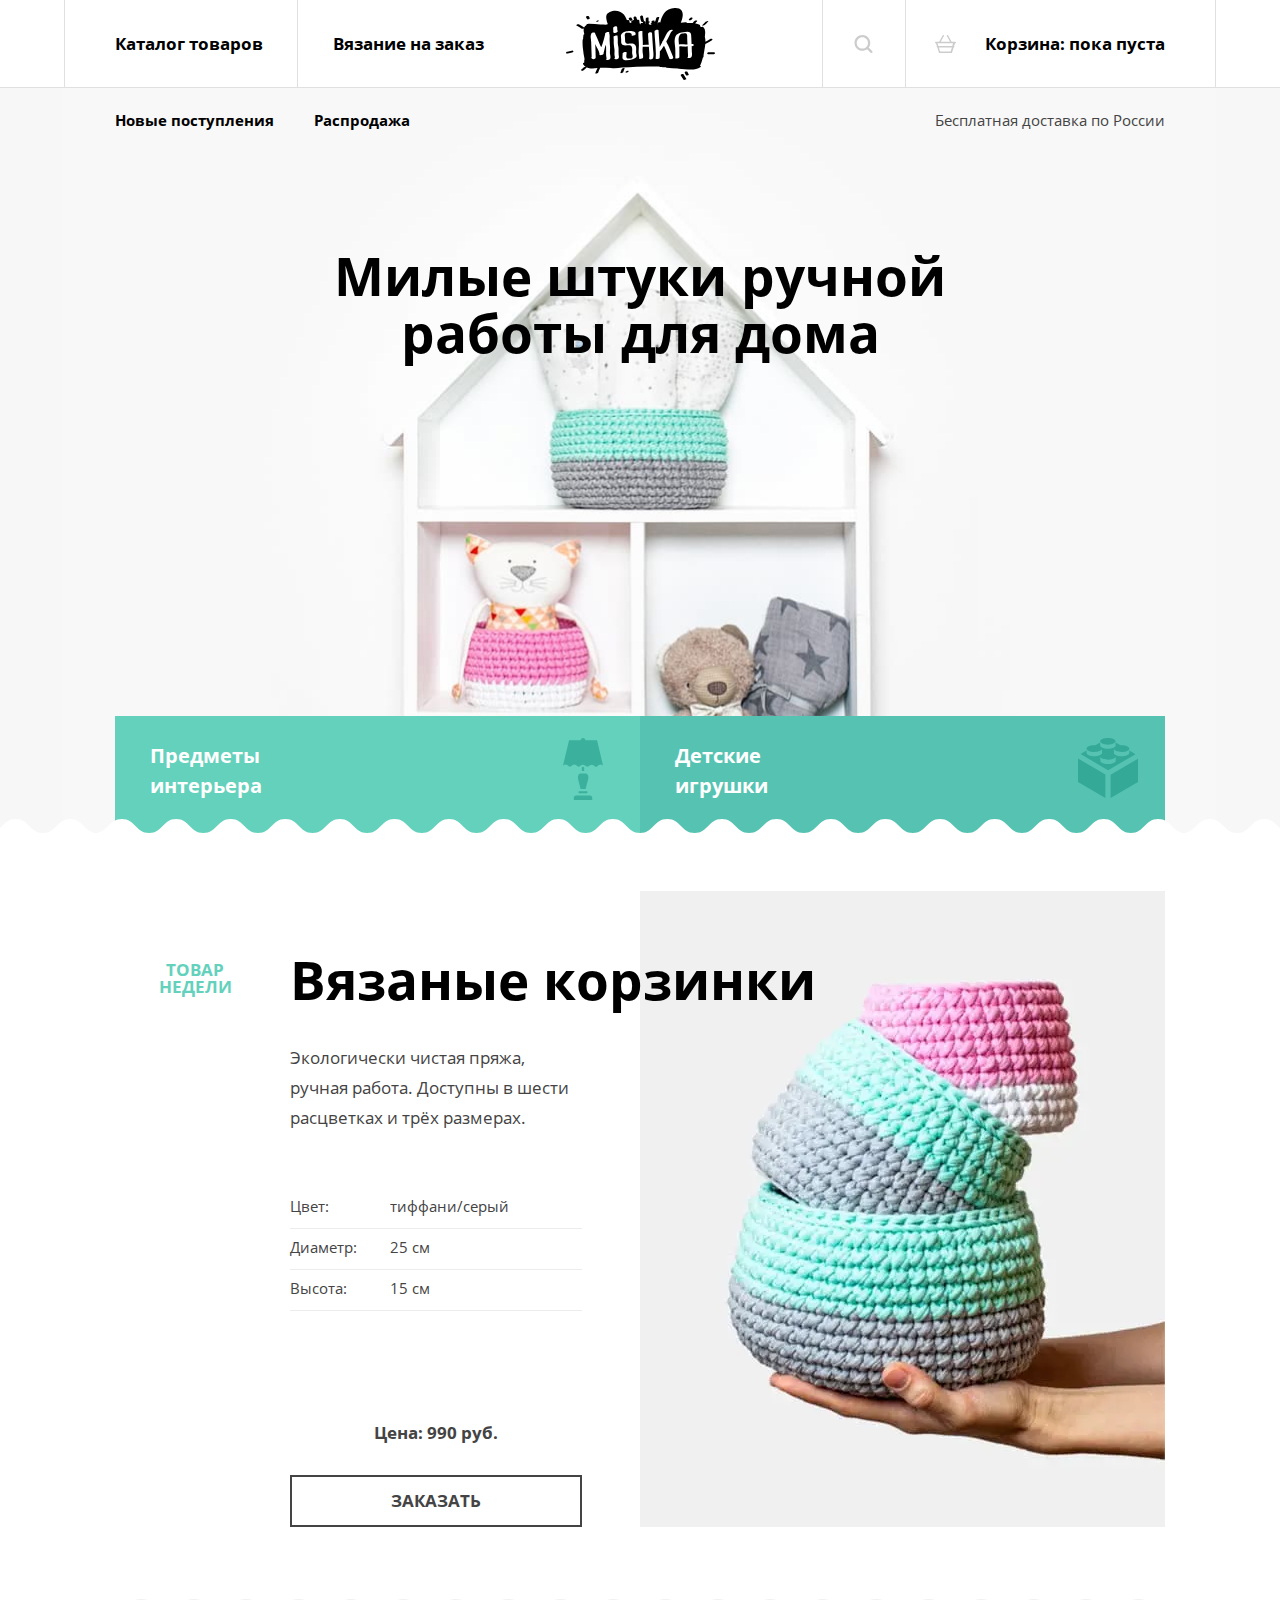
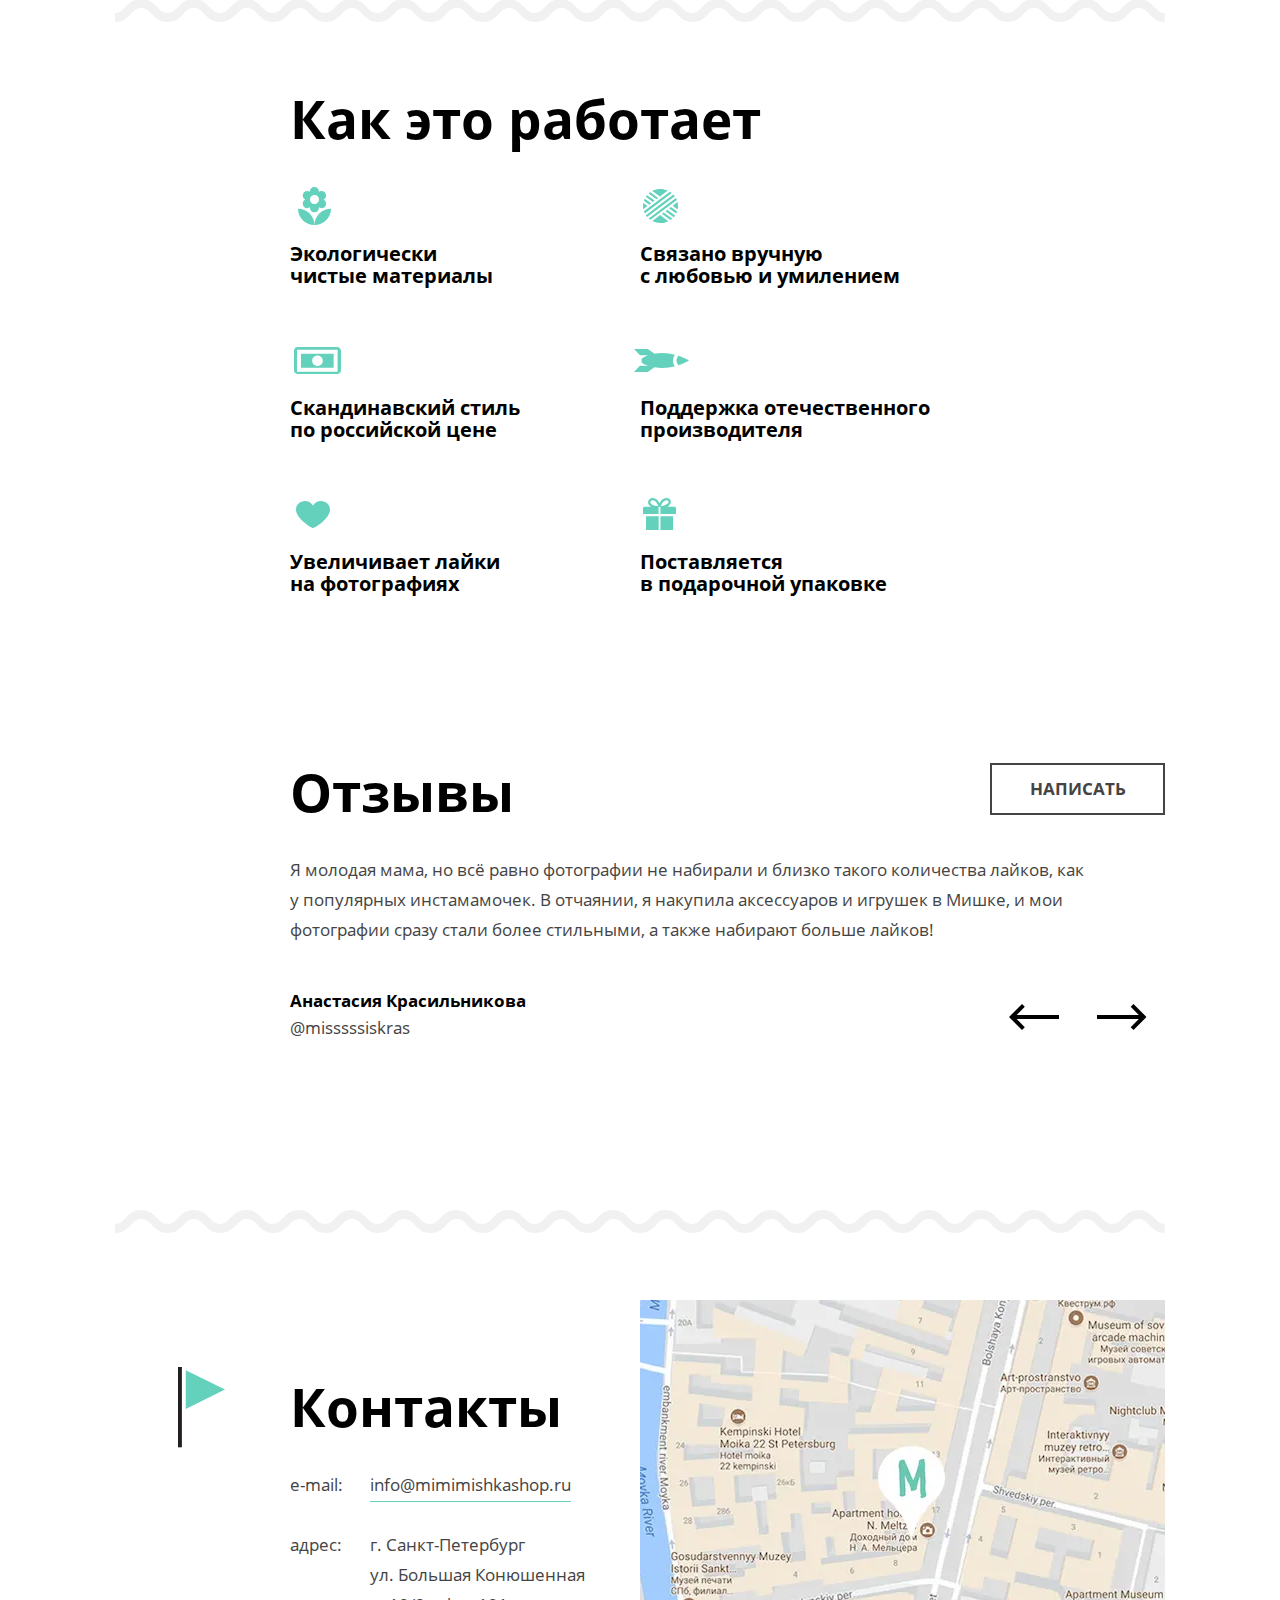
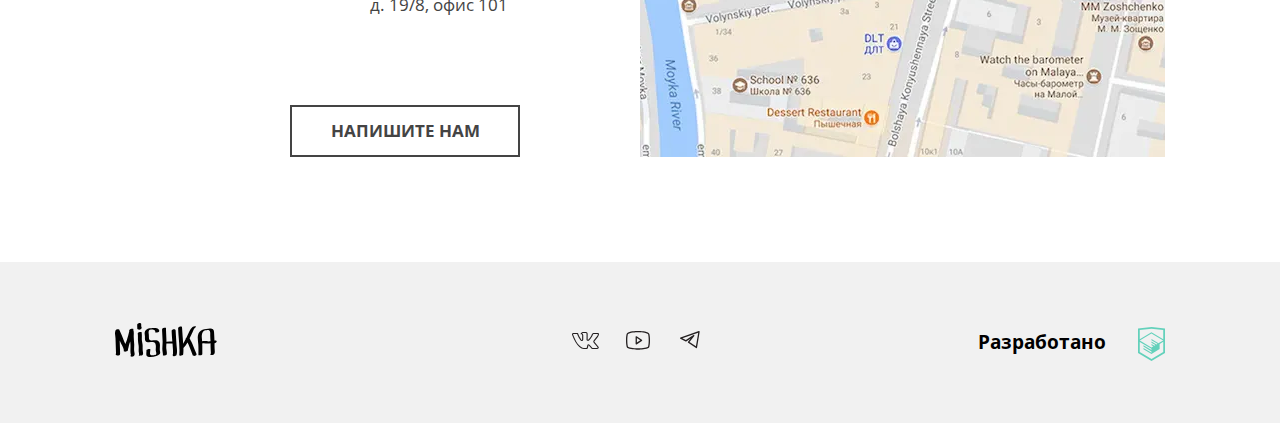
==== commit 710b8e7b: "Updates" ====
--- a/index.html
+++ b/index.html
@@ -1 +1 @@
-<!DOCTYPE html><html class="page" lang="ru"><head><meta charset="utf-8"><meta name="viewport" content="width=device-width,initial-scale=1"><title>HTML Academy: Мишка</title><link rel="stylesheet" href="css/style.min.css"><link rel="icon" href="favicon.ico"><link rel="icon" href="img/favicons/icon.svg" type="image/svg+xml"><link rel="apple-touch-icon" href="img/favicons/apple.png"><link rel="manifest" href="manifest.webmanifest"><link rel="preload" href="./fonts/opensans.woff2" type="font/woff2" as="font" crossorigin="anonymous"><link rel="preload" href="./fonts/opensansbold.woff2" type="font/woff2" as="font" crossorigin="anonymous"><link rel="preload" href="./fonts/opensans.woff" type="font/woff" as="font" crossorigin="anonymous"><link rel="preload" href="./fonts/opensansbold.woff" type="font/woff" as="font" crossorigin="anonymous"><meta name="keywords" content="HTML Academy, Мишка, Mishka"><meta name="description" content="Главная страница проекта"></head><body class="page__body"><header class="header"><div class="page__container header__container"><a class="header__logo" href="index.html"><picture><source media="(min-width: 1150px)" srcset="img/logotype-desktop.svg"><source media="(min-width: 768px)" srcset="img/logotype-tablet.svg"><img class="header__logo-image" src="img/logotype-mobile.svg" width="86" height="35" alt="Магазин «Мишка»."></picture></a><nav class="main-nav main-nav--no-js"><button class="main-nav__toggle main-nav__toggle--closed" type="button"><span class="visually-hidden">Открыть или закрыть навигационное меню</span></button><div class="main-nav__wrapper"><ul class="main-nav__list site-list"><li class="site-list__item"><a href="calalog.html">Каталог товаров</a></li><li class="site-list__item"><a href="form.html">Вязание на заказ</a></li></ul><ul class="main-nav__list user-list"><li class="user-list__item"><a class="user-list__login" href="#"><svg aria-hidden="true" focusable="false" width="18" height="18" viewBox="0 0 18 18" fill="none" xmlns="http://www.w3.org/2000/svg"><path d="m17.693 16.057-3.477-3.477c1.023-1.33 1.534-2.966 1.534-4.705C15.75 3.477 12.273 0 7.875 0S0 3.477 0 7.875s3.477 7.875 7.875 7.875c1.739 0 3.375-.614 4.704-1.534l3.478 3.477c.204.205.409.307.818.307.614 0 1.125-.511 1.125-1.125 0-.204-.102-.511-.307-.818ZM2.25 7.875c0-3.068 2.557-5.625 5.625-5.625S13.5 4.807 13.5 7.875 10.943 13.5 7.875 13.5 2.25 10.943 2.25 7.875Z"/></svg> <span>Поиск по сайту</span></a></li><li class="user-list__item"><a class="user-list__basket" href="#"><svg aria-hidden="true" focusable="false" width="21" height="18" viewBox="0 0 21 18" fill="none" xmlns="http://www.w3.org/2000/svg"><path d="M20.188 6.857h-3.55L13.188.381C12.985 0 12.58-.095 12.174.095s-.507.572-.304.953l3.145 5.81H5.783l3.145-5.81c.202-.381 0-.762-.305-.953-.406-.19-.811 0-1.014.286l-3.45 6.476H.812c-.406 0-.812.286-.812.762 0 .381.304.762.812.762h.202l.914 2.857c-.203.095-.305.286-.305.572 0 .38.305.666.71.666L4.058 18h12.884l1.725-5.524c.405 0 .71-.286.71-.667 0-.19-.102-.476-.304-.57l.912-2.858h.203c.406 0 .812-.286.812-.762 0-.476-.406-.762-.812-.762Zm-4.565 9.62H5.073L3.854 12.38h13.087l-1.319 4.095Zm1.623-5.525H3.348l-.812-2.666h15.522l-.812 2.666Z"/></svg> <span>Корзина: пока пуста</span></a></li></ul></div></nav></div></header><main class="main"><h1 class="visually-hidden">Главная страница</h1><section class="introduction introduction--index"><div class="page__container introduction__container"><div class="introduction__header"><ul class="introduction__site-list"><li class="introduction__site-item"><a href="#">Новые поступления</a></li><li class="introduction__site-item"><a href="#">Распродажа</a></li></ul><p class="introduction__paragraph">Бесплатная доставка по России</p></div><h2 class="introduction__title">Милые штуки ручной<br>работы для дома</h2><ul class="introduction__list products-type-list"><li class="products-type-list__item"><h3 class="products-type-list__title"><a class="products-type-list__link products-type-list__link--interior" href="#">Предметы<br>интерьера</a></h3></li><li class="products-type-list__item"><h3 class="products-type-list__title"><a class="products-type-list__link products-type-list__link--toys" href="#">Детские<br>игрушки</a></h3></li></ul></div></section><section class="week-product"><div class="page__container week_product__container"><h2 class="week-product__title">Вязаные корзинки</h2><p class="week_product__paragraph">Экологически чистая пряжа,<br>ручная работа. Доступны в шести расцветках и трёх размерах.</p><dl class="week-product__characteristics"><div><dt>Цвет:</dt><dd>тиффани/серый</dd></div><div><dt>Диаметр:</dt><dd>25&nbsp;см</dd></div><div><dt>Высота:</dt><dd>15&nbsp;см</dd></div></dl><picture><source type="image/webp" srcset="img/products/week-product-image@1x.webp, img/products/week-product-image@2x.webp 2x"><img class="week-product__image" src="img/products/week-product-image@1x.png" srcset="img/products/week-product-image@2x.png 2x" alt="Изображение товара недели."></picture><p class="week-product__price">Цена: 990&nbsp;руб.</p><button class="week-product__button button" type="button" id="modal-size-button">Заказать</button></div></section><section class="about-us"><div class="page__container about-us__container"><h2 class="about-us__title">Как это работает</h2><ul class="about-us__list"><li class="about-us__item about-us__item--material"><h3 class="about-us__item-title">Экологически<br>чистые материалы</h3></li><li class="about-us__item about-us__item--price"><h3 class="about-us__item-title">Скандинавский стиль<br>по&nbsp;российской цене</h3></li><li class="about-us__item about-us__item--like"><h3 class="about-us__item-title">Увеличивает лайки<br>на&nbsp;фотографиях</h3></li><li class="about-us__item about-us__item--work"><h3 class="about-us__item-title">Связано вручную<br>с&nbsp;любовью и умилением</h3></li><li class="about-us__item about-us__item--support"><h3 class="about-us__item-title">Поддержка отечественного<br>производителя</h3></li><li class="about-us__item about-us__item--present"><h3 class="about-us__item-title">Поставляется<br>в&nbsp;подарочной упаковке</h3></li></ul></div></section><section class="reviews"><div class="page__container reviews__container slider"><h2 class="reviews__title">Отзывы</h2><div class="reviews__list slider__list"><blockquote class="reviews__item slider__item"><p class="reviews__text">Я молодая мама, но всё равно фотографии не набирали и близко такого количества лайков, как у&nbsp;популярных инстамамочек. В&nbsp;отчаянии, я накупила аксессуаров и игрушек в Мишке, и&nbsp;мои фотографии сразу стали более стильными, а также набирают больше лайков!</p><div class="reviews__author-info"><cite class="reviews__author-name">Анастасия Красильникова</cite> <cite class="reviews__author-mail">@misssssiskras</cite></div></blockquote><div class="reviews__controls slider__controls"><button class="slider__button slider__button--prev" type="button"><span class="visually-hidden">Предыдущий отзыв</span></button> <button class="slider__button slider__button--next" type="button"><span class="visually-hidden">Следующий отзыв</span></button></div></div><a class="reviews__write button" href="#">Написать</a></div></section><section class="location"><div class="page__container location__container"><h2 class="location__title">Контакты</h2><div class="location__contacts contacts"><div class="contacts__wrapper"><span>e-mail:</span> <a class="contacts__contact contacts__contact--href" href="mailto:info@mimimishkashop.ru">info@mimimishkashop.ru</a></div><div class="contacts__wrapper"><span>адрес:</span><address class="contacts__contact">г. Санкт-Петербург<br>ул. Большая Конюшенная<br>д. 19/8, офис 101</address></div></div><div class="location__map map"><picture><source type="image/webp" media="(min-width: 1150px)" srcset="img/map-desktop@1x.webp, img/map-desktop@2x.webp 2x"><source type="image/webp" media="(min-width: 768px)" srcset="img/map-tablet@1x.webp, img/map-tablet@2x.webp 2x"><source type="image/webp" srcset="img/map-mobile@1x.webp, img/map-mobile@2x.webp 2x"><source media="(min-width: 1150px)" srcset="img/map-desktop@1x.png, img/map-desktop@2x.png 2x"><source media="(min-width: 768px)" srcset="img/map-tablet@1x.png, img/map-tablet@2x.png 2x"><img class="map__image" loading="lazy" src="img/map-mobile@1x.png" srcset="img/map-mobile@2x.png 2x" alt="Расположение на карте."></picture><div class="map__interactive" id="map"><script src="https://api-maps.yandex.ru/2.1/?apikey=c214d7f7-bb76-458f-8f7b-6523a76e9c85&lang=ru_RU" type="text/javascript"></script></div></div><a class="location__write button" href="#">Напишите нам</a></div></section></main><footer class="footer"><div class="page__container footer__container"><a class="footer__logo" href="index.html"><svg class="footer__logo-img" width="102" height="34" role="img" aria-label="Mishka."><use href="img/sprite.svg#footer-logo"></use></svg></a><div class="footer__social social"><ul class="social__list"><li class="social__item"><a class="social__link social__link--vkontakte" href="https://vk.com/htmlacademy"><span class="visually-hidden">Вконтакте</span> <svg aria-hidden="true" focusable="false" width="27" height="17"><use href="img/sprite.svg#vkontakte"></use></svg></a></li><li class="social__item"><a class="social__link social__link--youtube" href="https://www.youtube.com/user/htmlacademyru"><span class="visually-hidden">Ютуб</span> <svg aria-hidden="true" focusable="false" width="24" height="19"><use href="img/sprite.svg#youtube"></use></svg></a></li><li class="social__item"><a class="social__link social__link--telegram" href="https://t.me/htmlacademy"><span class="visually-hidden">Телеграм</span> <svg aria-hidden="true" focusable="false" width="20" height="18"><use href="img/sprite.svg#telegram"></use></svg></a></li></ul></div><div class="footer__copyright copyright"><a class="copyright__link" href="https://htmlacademy.ru/intensive/adaptive"><span>Разработано</span> <span class="visually-hidden">в</span> <svg class="copyright__link-icon" width="27" height="34"><use href="img/sprite.svg#htmlacademy"></use></svg></a></div></div></footer><div class="modal modal--close"><div class="modal__container"><h2 class="modal__title">Добавить в корзину</h2><form class="modal__form" action="https://echo.htmlacademy.ru/" method="post"><fieldset class="modal__form-group"><legend class="modal__form-label">Выберите размер:</legend><ul class="modal__size-list size-list"><li class="size-list__item"><label class="size-list__control"><input class="visually-hidden size-list__control-input" type="radio" name="size" value="S" checked="checked"> <span class="size-list__control-mark">s</span></label></li><li class="size-list__item"><label class="size-list__control"><input class="visually-hidden size-list__control-input" type="radio" name="size" value="M"> <span class="size-list__control-mark">m</span></label></li><li class="size-list__item"><label class="size-list__control"><input class="visually-hidden size-list__control-input" type="radio" name="size" value="L"> <span class="size-list__control-mark">l</span></label></li></ul></fieldset><button class="modal__form-button button button--add" type="submit">Добавить</button></form></div></div><script src="js/scripts.min.js"></script></body></html>+<!DOCTYPE html><html class="page" lang="ru"><head><meta charset="utf-8"><meta name="viewport" content="width=device-width,initial-scale=1"><title>HTML Academy: Мишка</title><link rel="stylesheet" href="css/style.min.css"><link rel="icon" href="favicon.ico"><link rel="icon" href="img/favicons/icon.svg" type="image/svg+xml"><link rel="apple-touch-icon" href="img/favicons/apple.png"><link rel="manifest" href="manifest.webmanifest"><link rel="preload" href="./fonts/opensans.woff2" type="font/woff2" as="font" crossorigin="anonymous"><link rel="preload" href="./fonts/opensansbold.woff2" type="font/woff2" as="font" crossorigin="anonymous"><link rel="preload" href="./fonts/opensans.woff" type="font/woff" as="font" crossorigin="anonymous"><link rel="preload" href="./fonts/opensansbold.woff" type="font/woff" as="font" crossorigin="anonymous"><meta name="keywords" content="HTML Academy, Мишка, Mishka"><meta name="description" content="Главная страница проекта"></head><body class="page__body"><header class="header"><div class="page__container header__container"><a class="header__logo" href="index.html"><picture><source media="(min-width: 1150px)" srcset="img/logotype-desktop.svg"><source media="(min-width: 768px)" srcset="img/logotype-tablet.svg"><img class="header__logo-image" src="img/logotype-mobile.svg" width="86" height="35" alt="Магазин «Мишка»."></picture></a><nav class="main-nav main-nav--no-js"><button class="main-nav__toggle main-nav__toggle--closed" type="button"><span class="visually-hidden">Открыть или закрыть навигационное меню</span></button><div class="main-nav__wrapper"><ul class="main-nav__list site-list"><li class="site-list__item"><a href="calalog.html">Каталог товаров</a></li><li class="site-list__item"><a href="form.html">Вязание на заказ</a></li></ul><ul class="main-nav__list user-list"><li class="user-list__item"><a class="user-list__login" href="#"><svg aria-hidden="true" focusable="false" width="18" height="18" viewBox="0 0 18 18" fill="none" xmlns="http://www.w3.org/2000/svg"><path d="m17.693 16.057-3.477-3.477c1.023-1.33 1.534-2.966 1.534-4.705C15.75 3.477 12.273 0 7.875 0S0 3.477 0 7.875s3.477 7.875 7.875 7.875c1.739 0 3.375-.614 4.704-1.534l3.478 3.477c.204.205.409.307.818.307.614 0 1.125-.511 1.125-1.125 0-.204-.102-.511-.307-.818ZM2.25 7.875c0-3.068 2.557-5.625 5.625-5.625S13.5 4.807 13.5 7.875 10.943 13.5 7.875 13.5 2.25 10.943 2.25 7.875Z"/></svg> <span>Поиск по сайту</span></a></li><li class="user-list__item"><a class="user-list__basket" href="#"><svg aria-hidden="true" focusable="false" width="21" height="18" viewBox="0 0 21 18" fill="none" xmlns="http://www.w3.org/2000/svg"><path d="M20.188 6.857h-3.55L13.188.381C12.985 0 12.58-.095 12.174.095s-.507.572-.304.953l3.145 5.81H5.783l3.145-5.81c.202-.381 0-.762-.305-.953-.406-.19-.811 0-1.014.286l-3.45 6.476H.812c-.406 0-.812.286-.812.762 0 .381.304.762.812.762h.202l.914 2.857c-.203.095-.305.286-.305.572 0 .38.305.666.71.666L4.058 18h12.884l1.725-5.524c.405 0 .71-.286.71-.667 0-.19-.102-.476-.304-.57l.912-2.858h.203c.406 0 .812-.286.812-.762 0-.476-.406-.762-.812-.762Zm-4.565 9.62H5.073L3.854 12.38h13.087l-1.319 4.095Zm1.623-5.525H3.348l-.812-2.666h15.522l-.812 2.666Z"/></svg> <span>Корзина: пока пуста</span></a></li></ul></div></nav></div></header><main class="main"><header class="main__header hero hero--index"><div class="page__container hero__container"><nav class="hero__header"><ul class="hero__site-list"><li class="hero__site-item"><a href="#">Новые поступления</a></li><li class="hero__site-item"><a href="#">Распродажа</a></li></ul><p class="hero__paragraph">Бесплатная доставка по России</p></nav><h1 class="hero__title">Милые штуки ручной<br>работы для дома</h1><ul class="hero__list products-type-list"><li class="products-type-list__item"><h3 class="products-type-list__title"><a class="products-type-list__link products-type-list__link--interior" href="#">Предметы<br>интерьера</a></h3></li><li class="products-type-list__item"><h3 class="products-type-list__title"><a class="products-type-list__link products-type-list__link--toys" href="#">Детские<br>игрушки</a></h3></li></ul></div></header><section class="week-product"><div class="page__container week_product__container"><h2 class="week-product__title">Вязаные корзинки</h2><p class="week_product__paragraph">Экологически чистая пряжа,<br>ручная работа. Доступны в шести расцветках и трёх размерах.</p><dl class="week-product__characteristics"><div><dt>Цвет:</dt><dd>тиффани/серый</dd></div><div><dt>Диаметр:</dt><dd>25&nbsp;см</dd></div><div><dt>Высота:</dt><dd>15&nbsp;см</dd></div></dl><picture><source type="image/webp" srcset="img/products/week-product-image@1x.webp, img/products/week-product-image@2x.webp 2x"><img class="week-product__image" src="img/products/week-product-image@1x.png" srcset="img/products/week-product-image@2x.png 2x" alt="Изображение товара недели."></picture><p class="week-product__price">Цена: 990&nbsp;руб.</p><button class="week-product__button button" type="button" id="modal-size-button">Заказать</button></div></section><section class="about-us"><div class="page__container about-us__container"><h2 class="about-us__title">Как это работает</h2><ul class="about-us__list"><li class="about-us__item about-us__item--material"><h3 class="about-us__item-title">Экологически<br>чистые материалы</h3></li><li class="about-us__item about-us__item--price"><h3 class="about-us__item-title">Скандинавский стиль<br>по&nbsp;российской цене</h3></li><li class="about-us__item about-us__item--like"><h3 class="about-us__item-title">Увеличивает лайки<br>на&nbsp;фотографиях</h3></li><li class="about-us__item about-us__item--work"><h3 class="about-us__item-title">Связано вручную<br>с&nbsp;любовью и умилением</h3></li><li class="about-us__item about-us__item--support"><h3 class="about-us__item-title">Поддержка отечественного<br>производителя</h3></li><li class="about-us__item about-us__item--present"><h3 class="about-us__item-title">Поставляется<br>в&nbsp;подарочной упаковке</h3></li></ul></div></section><section class="reviews"><div class="page__container reviews__container slider"><h2 class="reviews__title">Отзывы</h2><div class="reviews__list slider__list"><blockquote class="reviews__item slider__item"><p class="reviews__text">Я молодая мама, но всё равно фотографии не набирали и близко такого количества лайков, как у&nbsp;популярных инстамамочек. В&nbsp;отчаянии, я накупила аксессуаров и игрушек в Мишке, и&nbsp;мои фотографии сразу стали более стильными, а также набирают больше лайков!</p><div class="reviews__author-info"><cite class="reviews__author-name">Анастасия Красильникова</cite> <cite class="reviews__author-mail">@misssssiskras</cite></div></blockquote><div class="reviews__controls slider__controls"><button class="slider__button slider__button--prev" type="button"><span class="visually-hidden">Предыдущий отзыв</span></button> <button class="slider__button slider__button--next" type="button"><span class="visually-hidden">Следующий отзыв</span></button></div></div><a class="reviews__write button" href="#">Написать</a></div></section><section class="location"><div class="page__container location__container"><h2 class="location__title">Контакты</h2><div class="location__contacts contacts"><div class="contacts__wrapper"><span>e-mail:</span> <a class="contacts__contact contacts__contact--href" href="mailto:info@mimimishkashop.ru">info@mimimishkashop.ru</a></div><div class="contacts__wrapper"><span>адрес:</span><address class="contacts__contact">г. Санкт-Петербург<br>ул. Большая Конюшенная<br>д. 19/8, офис 101</address></div></div><div class="location__map map"><picture><source type="image/webp" media="(min-width: 1150px)" srcset="img/map-desktop@1x.webp, img/map-desktop@2x.webp 2x"><source type="image/webp" media="(min-width: 768px)" srcset="img/map-tablet@1x.webp, img/map-tablet@2x.webp 2x"><source type="image/webp" srcset="img/map-mobile@1x.webp, img/map-mobile@2x.webp 2x"><source media="(min-width: 1150px)" srcset="img/map-desktop@1x.png, img/map-desktop@2x.png 2x"><source media="(min-width: 768px)" srcset="img/map-tablet@1x.png, img/map-tablet@2x.png 2x"><img class="map__image" loading="lazy" src="img/map-mobile@1x.png" srcset="img/map-mobile@2x.png 2x" alt="Расположение на карте."></picture><div class="map__interactive" id="map"><script src="https://api-maps.yandex.ru/2.1/?apikey=c214d7f7-bb76-458f-8f7b-6523a76e9c85&lang=ru_RU" type="text/javascript"></script></div></div><a class="location__write button" href="#">Напишите нам</a></div></section></main><footer class="footer"><div class="page__container footer__container"><a class="footer__logo" href="index.html"><svg class="footer__logo-img" width="102" height="34" role="img" aria-label="Mishka."><use href="img/sprite.svg#footer-logo"></use></svg></a><div class="footer__social social"><ul class="social__list"><li class="social__item"><a class="social__link social__link--vkontakte" href="https://vk.com/htmlacademy"><span class="visually-hidden">Вконтакте</span> <svg aria-hidden="true" focusable="false" width="27" height="17"><use href="img/sprite.svg#vkontakte"></use></svg></a></li><li class="social__item"><a class="social__link social__link--youtube" href="https://www.youtube.com/user/htmlacademyru"><span class="visually-hidden">Ютуб</span> <svg aria-hidden="true" focusable="false" width="24" height="19"><use href="img/sprite.svg#youtube"></use></svg></a></li><li class="social__item"><a class="social__link social__link--telegram" href="https://t.me/htmlacademy"><span class="visually-hidden">Телеграм</span> <svg aria-hidden="true" focusable="false" width="20" height="18"><use href="img/sprite.svg#telegram"></use></svg></a></li></ul></div><div class="footer__copyright copyright"><a class="copyright__link" href="https://htmlacademy.ru/intensive/adaptive"><span>Разработано</span> <span class="visually-hidden">в</span> <svg class="copyright__link-icon" width="27" height="34"><use href="img/sprite.svg#htmlacademy"></use></svg></a></div></div></footer><div class="modal modal--close"><div class="modal__container"><h2 class="modal__title">Добавить в корзину</h2><form class="modal__form" action="https://echo.htmlacademy.ru/" method="post"><fieldset class="modal__form-group"><legend class="modal__form-label">Выберите размер:</legend><ul class="modal__size-list size-list"><li class="size-list__item"><label class="size-list__control"><input class="visually-hidden size-list__control-input" type="radio" name="size" value="S" checked="checked"> <span class="size-list__control-mark">s</span></label></li><li class="size-list__item"><label class="size-list__control"><input class="visually-hidden size-list__control-input" type="radio" name="size" value="M"> <span class="size-list__control-mark">m</span></label></li><li class="size-list__item"><label class="size-list__control"><input class="visually-hidden size-list__control-input" type="radio" name="size" value="L"> <span class="size-list__control-mark">l</span></label></li></ul></fieldset><button class="modal__form-button button button--add" type="submit">Добавить</button></form></div></div><script src="js/scripts.min.js"></script></body></html>--- a/css/style.min.css
+++ b/css/style.min.css
@@ -1,2 +1,2 @@
-@charset "UTF-8";@keyframes menu-open{0%{transform:scaleY(0);visibility:visible}to{transform:scaleY(1);visibility:visible}}@keyframes menu-close{0%{transform:scaleY(1);visibility:visible}99%{transform:scaleY(0);visibility:visible}to{transform:scaleY(0);visibility:hidden}}@font-face{font-family:"Open Sans";font-style:normal;font-weight:400;src:url(../fonts/opensans.woff2)format("woff2"),url(../fonts/opensans.woff)format("woff");font-display:swap}@font-face{font-family:"Open Sans";font-style:normal;font-weight:700;src:url(../fonts/opensansbold.woff2)format("woff2"),url(../fonts/opensansbold.woff)format("woff");font-display:swap}*,::after,::before{box-sizing:inherit}html{box-sizing:border-box}.visually-hidden{position:absolute;width:1px;height:1px;margin:-1px;padding:0;border:0;white-space:nowrap;clip:rect(0 0 0 0);overflow:hidden}img{max-width:100%}.button{margin:0}button.button{font-family:inherit;cursor:pointer}a.button,button.button{display:inline-flex;align-items:center;justify-content:center;background-color:transparent;color:#444;border-radius:0;border:2px solid #444;box-shadow:none;text-align:center;font-weight:700;text-transform:uppercase;text-decoration:none;transition:140ms all ease-in-out;padding:14px;font-size:17px;line-height:20px}a.button:hover,button.button:hover{background-color:#444;color:#fff}a.button:active,button.button:active{background-color:#444;color:rgba(255,255,255,.3)}a.button:disabled,button.button:disabled{background-color:#666;cursor:default;pointer-events:none;-webkit-user-select:none;user-select:none}a.button--center,button.button--center{width:100%;align-self:center}a.button--add,button.button--add{border:0;padding:16px;background-color:#63d1bb;color:#fff}a.button--add:hover,button.button--add:hover{background-color:#46c1ae}a.button--add:active,button.button--add:active{background-color:#46c1ae;color:rgba(255,255,255,.3)}a.button:not([href]){background-color:#666;cursor:default;pointer-events:none;-webkit-user-select:none;user-select:none}.input{display:flex;align-items:center;font:inherit;text-transform:uppercase;font-size:16px;line-height:20px;color:#444;background:#fff;border:1px solid #f7f7f7;border-radius:0;margin:0;width:100%;cursor:text;outline:0;box-shadow:none;transition:140ms all ease-in-out}@media (max-width:767px){.input{font-size:16px;line-height:18px;min-height:45px;padding:9.5px 40px 9.5px 14px}}@media (min-width:768px){.input{font-size:20px;line-height:30px;min-height:52px;padding:10px 50px 10px 18px}}.input::placeholder{color:rgba(68,68,68,.6)}.input+svg{color:#000}.input:hover{border-color:#cdcdcd}.input:focus{border:2px solid #444}@media (max-width:767px){.input:focus{padding:8.5px 39px 8.5px 13px}}@media (min-width:768px){.input:focus{padding:9px 49px 9px 17px}}.input:focus+svg{color:#63d1bb}.input--invalid,.input--invalid:hover,.input:focus:invalid{border:2px solid #ff8282}@media (max-width:767px){.input--invalid,.input--invalid:hover,.input:focus:invalid{padding:8.5px 39px 8.5px 13px}}@media (min-width:768px){.input--invalid,.input--invalid:hover,.input:focus:invalid{padding:9px 49px 9px 17px}}.input--invalid+svg,.input--invalid:hover+svg,.input:focus:invalid+svg{color:#ff8282}.input:disabled,.input:read-only{opacity:.6;cursor:default}.input--num::-webkit-inner-spin-button,.input--num::-webkit-outer-spin-button{-webkit-appearance:none;appearance:none}.input--textarea{resize:none}@media (max-width:767px){.input--textarea{min-height:152px;padding:9px 14px}}@media (min-width:768px){.input--textarea{min-height:174px;padding:9px 18px}}.input--textarea:focus{padding:8px 13px}@media (min-width:768px){.input--textarea:focus{padding:8px 17px}}.input::-webkit-contacts-auto-fill-button{visibility:hidden;position:absolute;pointer-events:none;right:0}.modal{position:fixed;z-index:10;top:0;left:0;display:flex;width:100%;height:100%;background-color:rgba(255,255,255,.9)}.modal--close{display:none}.modal__container{position:relative;margin:auto;background-color:#fff;border:1px solid #c6c6c6;box-shadow:0 5px 10px rgba(0,0,0,.25)}@media (max-width:767px){.modal__container{width:100%;padding:28px 30px 46px}}@media (min-width:768px){.modal__container{padding:38px 108px 46px;width:566px}}.modal__title{font-weight:700;font-size:25px;line-height:30px;text-align:center;text-transform:uppercase;margin-bottom:14px}@media (min-width:768px){.modal__title{font-size:30px;line-height:57px;margin:0-15px 11px}}.modal__form{display:flex;flex-direction:column;gap:31px}.modal__form-group{border:0;margin:0;padding:0}.modal__form-label{padding:0;text-align:center;color:#444;margin-bottom:21px}@media (min-width:768px){.modal__form-label{margin-bottom:19px}}.size-list{list-style:none;margin:0;padding:0;display:flex;gap:7px}.size-list__item{flex-grow:1}.size-list__control-mark{padding:16px;display:flex;align-items:center;justify-content:center;background-color:transparent;color:#444;text-transform:uppercase;width:100%;border:2px solid rgba(68,68,68,.1);font-weight:700;font-size:17px;line-height:16px}.size-list__control-mark:hover{border-color:rgba(68,68,68,.3)}.size-list__control-mark:active{border-color:#63d1ba}.size-list__control-input:checked~.size-list__control-mark{border-color:#63d1ba}.size-list__control-input:disabled~.size-list__control-mark{opacity:.6;cursor:default;pointer-events:none}.page__body{font-family:"Open Sans","Trebuchet MS",sans-serif;padding:0;margin:0;height:100%;display:flex;justify-content:space-between;flex-direction:column;min-height:100vh;-webkit-font-smoothing:antialiased;-moz-font-smoothing:antialiased;background-color:#fff;color:#000}.page__container{margin:0 auto}@media (max-width:767px){.page__container{padding:0 30px}}@media (min-width:768px){.page__container{padding:0 50px}}@media (min-width:1150px){.page__container{padding:0;max-width:1050px}}.header{background-color:#fff}@media (min-width:768px){.header{box-shadow:inset 0-1px 0 0#e0e0e0}}@media (max-width:767px){.header__container{position:relative;z-index:1;border-bottom:1px solid #ececec;min-height:80px}}@media (min-width:768px){.header__container{display:flex;justify-content:space-between;box-shadow:inset 0-1px 0 0#e0e0e0,-1px 0 0 0#e0e0e0;padding-right:0}}@media (min-width:1150px){.header__container{display:block;padding-left:0;position:relative;max-width:1150px}}.header__logo{background-color:transparent;cursor:pointer;display:block;width:-moz-fit-content;width:fit-content;height:-moz-fit-content;height:fit-content;transition:140ms all ease-in-out}@media (max-width:767px){.header__logo{padding:22px 0;margin:0 auto}}@media (min-width:768px){.header__logo{flex-shrink:0;align-self:center}}@media (min-width:1150px){.header__logo{position:absolute;top:0;right:0;bottom:0;left:0;margin:auto}}.header__logo:hover{opacity:.6}.header__logo:active{opacity:.3}.header__logo-image{display:block}@media (max-width:767px){.header__logo-image{width:86px;height:35px}}@media (min-width:768px){.header__logo-image{width:114px;height:46px}}@media (min-width:1150px){.header__logo-image{width:149px;height:72px}}.main-nav__toggle,.site-list__item a{display:block;color:#000;transition:140ms all ease-in-out}.main-nav__toggle{cursor:pointer;font:inherit;background-color:transparent;border:0;margin:0;right:0;top:0;padding:0;aspect-ratio:1/1;height:100%;position:absolute;z-index:2}.main-nav__toggle:hover{opacity:.6}.main-nav__toggle:active{opacity:.3}.main-nav__toggle--closed::before{content:"";position:absolute;top:50%;left:50%;transform:translate(-50%);width:20px;height:2px;background-color:#231f20;box-shadow:0 6px 0 0#000,0-6px 0 0#000}.main-nav__toggle--opened::after,.main-nav__toggle--opened::before{top:0;right:0;bottom:0;left:0;margin:auto;content:"";position:absolute;width:25px;height:2px;background-color:#000;box-shadow:none}.main-nav__toggle--opened::after{transform:rotate(45deg)}.main-nav__toggle--opened::before{transform:rotate(-45deg)}@media (min-width:768px){.main-nav__toggle{display:none}}@media (max-width:767px){.main-nav__wrapper{width:100%;position:absolute;top:100%;right:0;animation-duration:.2s;animation-timing-function:ease-in-out;animation-fill-mode:forwards;transform-origin:0 0;visibility:hidden;transform:scaleY(0)}.main-nav__wrapper--opened{animation-name:menu-open}.main-nav__wrapper--closed{animation-name:menu-close}}@media (min-width:768px){.main-nav__wrapper{position:static}}@media (min-width:1150px){.main-nav__wrapper{display:grid;grid-template-columns:3fr 1fr 3fr;grid-auto-flow:dense}.main-nav__wrapper::before{content:" ";display:block;grid-column:2/3}}.main-nav__list{display:flex}@media (max-width:767px){.main-nav__list{flex-direction:column}.main-nav__list+.main-nav__list{margin-top:-1px}}@media (min-width:768px){.main-nav__list{flex-wrap:wrap;justify-content:flex-end}}@media (max-width:767px){.main-nav--no-js .main-nav__toggle{visibility:hidden}.main-nav--no-js .main-nav__wrapper{visibility:visible;transform:scaleY(1);position:static;margin-left:-30px;width:calc(100% + 60px)}}.site-list{list-style:none;margin:0;padding:0}@media (min-width:768px){.site-list{display:none}}@media (min-width:1150px){.site-list{display:grid;grid-template-columns:auto auto;justify-content:start}}.site-list__item{display:block;position:relative}@media (max-width:767px){.site-list__item:first-child a{border-top:1px solid #ececec}}@media (min-width:768px){.site-list__item:nth-of-type(2n+1) a{padding-left:50px}}.site-list__item a{text-decoration:none;font-weight:700}@media (max-width:767px){.site-list__item a{background-color:#fff;border-bottom:1px solid #ececec;padding:27px 27px 27px 75px;font-size:17px;line-height:24px}}@media (min-width:768px){.site-list__item a{background-color:transparent;padding:32px 35px;font-size:17px;line-height:24px;min-height:88px;box-shadow:-1px -1px 0 0#e0e0e0,inset 0-1px 0 0#e0e0e0}}.site-list__item a:hover{color:rgba(0,0,0,.6)}.site-list__item a:active{color:rgba(0,0,0,.3)}.user-list{list-style:none;margin:0;padding:0}.user-list__item,.user-list__item a{display:block;position:relative}@media (max-width:767px){.user-list__item:first-child a{border-top:1px solid #ececec}}@media (min-width:768px){.user-list__item--active a::before{position:absolute;right:17.5px;left:17.5px;bottom:2px;height:2px;background-color:#63d1bb;content:""}}.user-list__item a{text-decoration:none;font-weight:700;color:#000;fill:rgba(0,0,0,.2);transition:140ms all ease-in-out}@media (max-width:767px){.user-list__item a{background-color:#fff;border-bottom:1px solid #ececec;padding:27px 27px 27px 75px;font-size:17px;line-height:24px}}@media (min-width:768px){.user-list__item a{background-color:transparent;padding:32px 50px 32px 30px;font-size:17px;line-height:24px;min-height:88px;box-shadow:1px -1px 0 0#e0e0e0,inset 0-1px 0 0#e0e0e0,inset 1px 0 0 0#e0e0e0}}.user-list__item a:hover{color:rgba(0,0,0,.6);fill:#63d1bb}.user-list__item a:active{color:rgba(0,0,0,.3);fill:rgba(99,209,187,.3)}.user-list__item svg{fill:inherit;width:21px;height:18px}@media (max-width:767px){.user-list__item svg{position:absolute;left:30px}}@media (min-width:768px){.user-list__item svg,.user-list__login svg{position:absolute;left:30px;top:0;bottom:0;margin:auto 0}.user-list__item svg+span{margin-left:50px}.user-list__login{min-width:83px}.user-list__login span{position:absolute;opacity:0}.user-list__login svg{right:0;left:0;margin:auto}}.main{flex-grow:1}.introduction{position:relative;background-color:#f1f1f1}@media (min-width:768px){.introduction{padding-bottom:24px}}@media (min-width:1150px){.introduction{padding-bottom:34px}}@media (min-width:768px){.introduction::after{content:"";position:absolute;bottom:0;right:0;left:0;height:24px;background-image:url(../img/zigzag-white.svg);background-repeat:repeat-x;background-position:bottom center;background-size:auto 100%}}@media (min-width:1150px){.introduction::after{height:34px}}.introduction--index{background-color:#f7f7f7;background-image:url(../img/introduction-background@1x.jpg);background-repeat:no-repeat;background-size:auto 100%;background-position:center;padding-bottom:0}@media (-webkit-min-device-pixel-ratio:2),(min-resolution:2dppx){.introduction--index{background-image:url(../img/introduction-background@2x.jpg)}}@media (max-width:767px){.introduction--index{background-size:auto 373px;background-position:center -18px}.introduction--index .introduction__title{margin-top:73px;margin-bottom:120px}}@media (min-width:768px){.introduction--index .introduction__title{margin-top:90px;margin-bottom:372px}}@media (min-width:1150px){.introduction--index .introduction__title{margin-top:95px;margin-bottom:355px}}.introduction--index::after{transform:translateY(50%)}.introduction__container{display:flex;flex-direction:column}@media (max-width:767px){.introduction__header{display:none}}@media (min-width:768px){.introduction__header{display:flex;justify-content:space-between}}.introduction__site-list{list-style:none;padding:0;display:flex;flex-wrap:wrap;margin:0 0 0-20px}.introduction__site-item a{display:block;padding:20px;font-weight:700;font-size:15px;line-height:24px;text-decoration:none;color:#000}.introduction__site-item a:hover{opacity:.6}.introduction__site-item a:active{opacity:.3}.introduction__paragraph{font-size:15px;line-height:24px;color:#444;text-align:right;flex-shrink:0;margin:20px 0 0}.introduction__title{font:inherit;margin:0;text-align:center;font-weight:700}@media (max-width:767px){.introduction__title{font-size:27px;line-height:30px}}@media (min-width:768px){.introduction__title{font-size:43px;line-height:50px}}@media (min-width:1150px){.introduction__title{font-size:53px;line-height:57px}}@media (max-width:767px){.introduction__title{margin-top:73px;margin-bottom:73px}}@media (min-width:768px){.introduction__title{margin-top:40px;margin-bottom:65px}}@media (min-width:1150px){.introduction__title{margin-top:45px;margin-bottom:80px}}@media (max-width:767px){.introduction__list{margin:0-30px}}.products-type-list{list-style:none;padding:0;display:grid}@media (min-width:768px){.products-type-list{margin:0;grid-template-columns:repeat(2,1fr)}}.products-type-list__title,.week-product__characteristics dd{margin:0}.products-type-list__item a{background-color:#63d1bb}.products-type-list__item:nth-of-type(2n+2) a{background-color:#56c3b2}.products-type-list__link{display:block;color:#fff;font:inherit;font-weight:700;text-decoration:none;position:relative;transition:140ms all ease-in-out}.products-type-list__link::after{content:"";width:60px;height:62px;position:absolute;top:22px;right:27px;background-size:contain;background-position:top center;background-repeat:no-repeat;opacity:.5;transition:140ms all ease-in-out}.products-type-list__link--interior::after{background-image:url(../img/interior.svg)}.products-type-list__link--toys::after{background-image:url(../img/toys.svg)}@media (max-width:767px){.products-type-list__link{font-size:19px;line-height:24px;padding:25px 160px 30px 30px}}@media (min-width:768px){.products-type-list__link{font-size:20px;line-height:30px;padding:25px 160px 35px 35px}}.products-type-list__link::before{content:"";position:absolute;right:0;left:0;bottom:0;height:5px;background-color:inherit;transition:140ms all ease-in-out}.products-type-list__link:hover{transform:translateY(-5px)}.products-type-list__link:hover::before{transform:translateY(5px)}.products-type-list__link:hover::after{opacity:.7}.products-type-list__link:active::after{opacity:.3}.week_product__container{position:relative}.week_product__container::after{content:"";position:absolute;bottom:0;height:23px;background-image:url(../img/zigzag-gray.svg);background-size:contain;background-repeat:no-repeat;background-position:bottom center}@media (max-width:767px){.week_product__container::after{width:calc(100% + 30px);left:-30px}}@media (min-width:768px){.week_product__container::after{width:calc(100% + 50px);left:-50px}}@media (min-width:1150px){.week_product__container::after{width:100%;right:0;left:0}}@media (max-width:767px){.week_product__container{display:flex;flex-direction:column;padding-top:31px;padding-bottom:42px}}@media (min-width:768px){.week_product__container{display:grid;grid-template-columns:auto 50%;grid-auto-flow:dense;column-gap:42px;padding-top:40px;padding-bottom:70px}}@media (min-width:1150px){.week_product__container{grid-template-columns:auto 60%;padding-left:175px;column-gap:58px;padding-top:55px;padding-bottom:95px}}.week-product__title{font:inherit;margin:0;font-weight:700;position:relative}@media (max-width:767px){.week-product__title{font-size:25px;line-height:30px}}@media (min-width:768px){.week-product__title{font-size:43px;line-height:50px}}@media (min-width:1150px){.week-product__title{font-size:53px;line-height:57px}}@media (max-width:767px){.week-product__title{display:flex;flex-direction:column-reverse;margin-bottom:17px}}@media (min-width:768px){.week-product__title{grid-column:1/-1;grid-row:1/2;margin-bottom:37px}}@media (min-width:1150px){.week-product__title{margin-top:60px;margin-bottom:35px}}.week-product__title::before{content:"Товар недели";display:block;font-weight:700;font-size:17px;line-height:20px;text-transform:uppercase;color:#63d1bb}@media (max-width:767px){.week-product__title::before{margin-top:4px}}@media (min-width:768px){.week-product__title::before{text-align:center;line-height:17px;position:absolute;width:100px;right:0;top:10px}}@media (min-width:1150px){.week-product__title::before{right:calc(100% + 45px)}}.week_product__paragraph{font:inherit;margin:0;color:#444}@media (max-width:767px){.week_product__paragraph{font-size:15px;line-height:24px}}@media (min-width:768px){.week_product__paragraph{font-size:17px;line-height:30px}}@media (max-width:767px){.week_product__paragraph{margin-bottom:20px}}@media (min-width:768px){.week_product__paragraph{margin-bottom:45px}}@media (min-width:1150px){.week_product__paragraph{margin-bottom:55px}}.week-product__characteristics{margin:0;color:#444;display:flex;flex-direction:column;font-size:15px;line-height:20px}@media (max-width:767px){.week-product__characteristics{margin-bottom:28px}}@media (min-width:768px){.week-product__characteristics{margin-bottom:55px}}@media (min-width:1150px){.week-product__characteristics{margin-bottom:110px}}.week-product__characteristics div{display:grid;grid-template-columns:80px auto;column-gap:20px;padding:8px 0 12px;border-bottom:1px solid #ececec}.week-product__image{display:block;width:100%;height:auto}@media (min-width:768px){.week_product__container picture{grid-column:2/-1;grid-row:2/6;align-self:end}}@media (min-width:1150px){.week_product__container picture{grid-column:2/-1;grid-row:1/6;align-self:start}}.week-product__price{font-weight:700;font-size:17px;line-height:24px;text-align:center;color:#444;margin-top:25px;margin-bottom:10px}@media (min-width:768px){.week-product__price{margin-top:0;margin-bottom:30px}}.week-product__button{margin-top:15px}@media (min-width:768px){.week-product__button{margin:0;align-self:end}}@media (max-width:767px){.about-us__container{padding-top:30px;padding-bottom:30px}}@media (min-width:768px){.about-us__container{padding-top:60px;padding-bottom:83px}}@media (min-width:1150px){.about-us__container{padding-top:68px;padding-bottom:84px;padding-left:175px}}.about-us__title{font:inherit;margin:0;font-weight:700}@media (max-width:767px){.about-us__title{font-size:25px;line-height:30px}}@media (min-width:768px){.about-us__title{font-size:43px;line-height:50px}}@media (min-width:1150px){.about-us__title{font-size:53px;line-height:57px}}@media (max-width:767px){.about-us__title{margin-bottom:28px}}@media (min-width:768px){.about-us__title{margin-bottom:41px}}@media (min-width:1150px){.about-us__title{margin-bottom:40px}}.about-us__list{list-style:none;margin:0;padding:0;display:grid}@media (max-width:767px){.about-us__list{gap:24px}}@media (min-width:768px){.about-us__list{grid-template-columns:auto 50%;grid-template-rows:repeat(3,1fr);grid-auto-flow:column;row-gap:55px;column-gap:5px}}@media (min-width:1150px){.about-us__list{grid-template-columns:auto 60%;row-gap:54px}}.about-us__item{display:flex;flex-direction:column}@media (max-width:767px){.about-us__item{gap:21px}}@media (min-width:768px){.about-us__item{gap:18px}}.about-us__item::before{content:"";display:block;width:55px;height:38px;background-size:initial;background-position:center;background-repeat:no-repeat}.about-us__item--material::before{background-image:url(../img/about-material.svg);background-position:center left 8px}.about-us__item--price::before{background-image:url(../img/about-price.svg)}.about-us__item--like::before{background-image:url(../img/about-like.svg);background-position:center left 6px}.about-us__item--work::before{background-image:url(../img/about-work.svg);background-position:center left 3px}.about-us__item--support::before{background-image:url(../img/about-support.svg);margin-left:-6px}.about-us__item--present::before{background-image:url(../img/about-present.svg);background-position:center left 3px}.about-us__item-title{font:inherit;margin:0;font-weight:700}@media (max-width:767px){.about-us__item-title{font-size:17px;line-height:20px}}@media (min-width:768px){.about-us__item-title{font-size:20px;line-height:22px}.reviews{background-image:url(../img/reviews-background@1x.jpg);background-repeat:no-repeat;background-position:0 0;background-size:350px auto}}@media (-webkit-min-device-pixel-ratio:2) and (min-width:768px),(min-resolution:2dppx) and (min-width:768px){.reviews{background-image:url(../img/reviews-background@2x.jpg)}}@media (min-width:1150px){.reviews{background-image:none}}.reviews__container{position:relative}.reviews__container::after{content:"";position:absolute;bottom:0;height:23px;background-image:url(../img/zigzag-gray.svg);background-size:contain;background-repeat:no-repeat;background-position:bottom center}@media (max-width:767px){.reviews__container::after{width:calc(100% + 30px);left:-30px}}@media (min-width:768px){.reviews__container::after{width:calc(100% + 50px);left:-50px}}@media (min-width:1150px){.reviews__container::after{width:100%;right:0;left:0}}@media (max-width:767px){.reviews__container{padding-top:30px;padding-bottom:48px;display:flex;flex-direction:column}}@media (min-width:768px){.reviews__container{padding-top:82px;padding-bottom:129px}}@media (min-width:1150px){.reviews__container{padding-top:84px;padding-bottom:190px;padding-left:175px}}.reviews__title{font:inherit;margin:0;font-weight:700}@media (max-width:767px){.reviews__title{font-size:25px;line-height:30px}}@media (min-width:768px){.reviews__title{font-size:43px;line-height:50px}}@media (min-width:1150px){.reviews__title{font-size:53px;line-height:57px}}@media (max-width:767px){.reviews__title{margin-bottom:14px}}@media (min-width:768px){.reviews__title{margin-bottom:38px}}@media (min-width:1150px){.reviews__title{margin-bottom:35px}}.reviews__text{font:inherit;margin:0;color:#444;text-shadow:#fff 1px 1px,#fff 1px -1px,#fff -1px 1px,#fff -1px -1px}@media (max-width:767px){.reviews__text{font-size:15px;line-height:24px}}@media (min-width:768px){.reviews__text{font-size:17px;line-height:30px}}@media (max-width:767px){.reviews__text{margin-bottom:33px}}@media (min-width:768px){.reviews__text{margin-bottom:61px}}@media (min-width:1150px){.reviews__text{margin-bottom:44px}}.reviews__item{margin:0}.reviews__author-info{display:flex;flex-direction:column}.reviews__author-mail,.reviews__author-name{font-weight:700;font-size:17px;line-height:24px;font-style:normal}.reviews__author-mail{font-weight:400;line-height:30px;color:#444}@media (min-width:768px){.reviews__write{position:absolute;width:175px;top:80px;right:50px}}@media (min-width:1150px){.reviews__write{top:84px;right:0}}.slider__list{position:relative}.slider__controls{display:flex;height:52px}@media (max-width:767px){.slider__controls{margin-top:30px;margin-bottom:38px;border:1px solid #ececec}.slider__controls::before{content:" ";width:1px;order:2;flex-shrink:0;align-self:stretch;background-color:#ececec}}@media (min-width:768px){.slider__controls{position:absolute;bottom:0;right:0;width:175px}}.slider__button{margin:0;padding:0;border:0;background-color:transparent;box-shadow:none;cursor:pointer;flex-grow:1;transition:140ms all ease-in-out;background-image:url(../img/huge-arrow-left.svg);background-size:initial;background-position:48%center;background-repeat:no-repeat}.slider__button--prev{order:1}.slider__button--next{transform:rotate(180deg);order:3}.slider__button:hover{opacity:.6}.slider__button:active{opacity:.3}@media (min-width:768px){.slider__button{background-position:center}}.program{overflow-x:hidden}@media (max-width:767px){.program__container{padding-top:27px;padding-bottom:32px}}@media (min-width:768px){.program__container{padding-top:30px;padding-bottom:72px}}@media (min-width:1150px){.program__container{padding-top:40px;padding-bottom:82px}}.program__title{font:inherit;margin:0;font-weight:700}@media (max-width:767px){.program__title{font-size:25px;line-height:30px}}@media (min-width:768px){.program__title{font-size:43px;line-height:50px}}@media (min-width:1150px){.program__title{font-size:53px;line-height:57px}}@media (max-width:767px){.program__title{line-height:36px;margin-bottom:37px}}@media (min-width:768px){.program__title{margin-bottom:54px;margin-left:39px}}@media (min-width:1150px){.program__title{margin-bottom:56px;margin-left:0}}.program__paragraph{text-transform:uppercase}@media (max-width:767px){.program__paragraph{font-size:14px;line-height:18px;margin-bottom:39px;max-width:226px}}@media (min-width:768px){.program__paragraph{font-size:20px;line-height:30px;margin-bottom:66px;max-width:323px;margin-left:40px}}@media (min-width:1150px){.program__paragraph{margin-left:0}.form{display:grid;grid-template-columns:repeat(2,1fr);column-gap:80px;row-gap:69px;align-items:start}}.form__group{border:0;margin:0;padding:0;position:relative}@media (min-width:768px){.form__group{padding:0 40px}}@media (min-width:1150px){.form__group{padding:0}}.form__group--specifications{margin-bottom:23px;display:grid;gap:14px}@media (min-width:768px){.form__group--specifications{gap:20px;margin-bottom:72px;padding-right:37px}}@media (min-width:1150px){.form__group--specifications{margin:0;padding:0}}.form__group--program{margin-bottom:26px}@media (max-width:767px){.form__group--program{padding-top:24px;padding-bottom:20px}.form__group--program::before{content:""}.form__group--program::after,.form__group--program::before{width:100vw;height:1px;position:absolute;left:-20px;background-color:#e0e0e0}.form__group--program::before{top:0}.form__group--program::after{content:"";bottom:0}}@media (min-width:768px){.form__group--program{margin-bottom:75px;padding-right:37px}}@media (min-width:1150px){.form__group--program{margin:0;align-self:center;padding:0}}.form__group--owner-contacts{margin-bottom:24px;display:grid;gap:14px}@media (min-width:768px){.form__group--owner-contacts{gap:20px;margin-bottom:65px;padding-right:36px}}@media (min-width:1150px){.form__group--owner-contacts{grid-column:1/-1;display:grid;grid-template-columns:repeat(2,1fr);column-gap:80px;margin:0;padding:0}}.form__group--owner-comment{margin-bottom:23px}@media (min-width:768px){.form__group--owner-comment{margin-bottom:65px;padding-right:37px}}@media (min-width:1150px){.form__group--owner-comment{grid-column:1/-1;margin:-2px 0 0;padding:0}}.form__group--additionally{margin-bottom:34px}@media (min-width:768px){.form__group--additionally{margin-bottom:54px}}@media (min-width:1150px){.form__group--additionally{grid-column:1/-1;margin:-2px 0 0}}.form__group--submit{display:grid;gap:21px}@media (min-width:768px){.form__group--submit{grid-template-columns:repeat(2,1fr);column-gap:60px;row-gap:32px}}@media (min-width:1150px){.form__group--submit{grid-column:1/-1;column-gap:80px;margin-top:-8px}}.form__title{font:inherit;font-weight:400;margin:0;background-color:#fff;padding:0 23px 0 0;display:block;width:-moz-fit-content;width:fit-content;grid-column:1/-1}.form__title::after{content:"";height:2px;width:100%;position:absolute;background-color:#63d1bb;z-index:-1;top:16px}@media (min-width:768px){.form__title::after{width:100vw;top:22px;left:50%;transform:translateX(-50%)}}@media (max-width:767px){.form__title{font-size:24px;line-height:26px}}@media (min-width:768px){.form__title{font-size:36px;line-height:36px;padding:0 40px}}@media (min-width:1150px){.form__title{margin-left:-40px}}@media (max-width:767px){.form__title{max-width:72%}.form__title--owner-contacts{margin-bottom:21px;padding-right:10px}.form__title--owner-comment{margin-bottom:37px}.form__title--additionally{margin-bottom:34px}}@media (min-width:768px){.form__title{margin-bottom:76px;margin-left:-40px}.form__title--owner-contacts{margin-bottom:56px}.form__title--additionally{margin-bottom:57px}}.form__group-wrapper{display:grid;grid-template-columns:auto 1fr;align-items:center}@media (max-width:767px){.form__group-wrapper{gap:12px}.form__group-wrapper--name{gap:13px}.form__group-wrapper--weight{gap:16px}.form__group-wrapper--age{gap:15px}}@media (min-width:768px){.form__group-wrapper{gap:18px}.form__group-wrapper--weight{gap:20px}.form__group-wrapper--email{gap:22px}.form__group-wrapper--telephone{gap:15px}}@media (min-width:1150px){.form__group-wrapper{gap:14px}.form__group-wrapper--name{gap:17px}.form__group-wrapper--weight{gap:20px}.form__group-wrapper--age{gap:18px}.form__group-wrapper--email{gap:22px}.form__group-wrapper--telephone{gap:15px}}.form__input-with-icon{position:relative}.form__input-with-icon svg{position:absolute;top:50%;transform:translateY(-50%);width:20px}@media (max-width:767px){.form__input-with-icon svg{right:14px}}@media (min-width:768px){.form__input-with-icon svg{right:16px}}.form__label{color:#444;text-transform:uppercase;max-width:200px}@media (max-width:767px){.form__label{font-size:16px;line-height:18px}}@media (min-width:768px){.form__label{font-size:20px;line-height:30px}}.form__group-list{list-style:none;padding:0;margin:0;display:grid}@media (max-width:767px){.form__group-list{row-gap:12px}}@media (min-width:768px){.form__group-list--program{row-gap:13px;padding:24px 27px;border:1px solid #e0e0e0}.form__group-list--additionally{grid-template-columns:repeat(2,1fr);column-gap:60px;row-gap:32px}}@media (min-width:1150px){.form__group-list--additionally{display:grid;grid-template-columns:repeat(4,1fr);column-gap:80px}}.form__group-item{display:block;line-height:100%}.form__control{position:relative;cursor:pointer;display:block}@media (max-width:767px){.form__control{padding:6px 0 6px 46px}}@media (min-width:768px){.form__control{padding:5px 0 5px 60px}}.form__control-label{cursor:pointer;color:#231f20;text-transform:uppercase}@media (max-width:767px){.form__control-label{font-size:16px;line-height:18px}}@media (min-width:768px){.form__control-label{font-size:20px;line-height:30px}}.form__control-mark{position:absolute;left:0;top:50%;transform:translateY(-50%);aspect-ratio:1/1;width:30px;border:1px solid #cdcdcd}.form__control-mark--radio{border-radius:50%}@media (min-width:768px){.form__control-mark{width:40px}}.form__control-mark--checkbox::before{position:absolute;top:0;right:0;bottom:0;left:0;margin:auto;width:18px;height:14px;background-color:transparent;background-image:url(../img/v.svg);background-repeat:no-repeat;background-size:contain;content:"";display:none}@media (min-width:768px){.form__control-mark--checkbox::before{width:24px;height:19px}}.form__control-mark--radio::before{position:absolute;top:0;right:0;bottom:0;left:0;margin:auto;aspect-ratio:1/1;width:13.5px;background-color:#63d1bb;border-radius:50%;content:"";display:none}@media (min-width:768px){.form__control-mark--radio::before{width:18px}}.form__control-input:checked+.form__control-mark::before{display:block}.form__control-input:hover+.form__control-mark{border-color:#c6c6c6}.form__control-input:disabled~span{opacity:.3}.form__control-input:disabled~.form__control-mark{border-color:#c6c6c6}.form__paragraph{font-family:"Arial",sans-serif;margin:0}@media (max-width:767px){.form__paragraph{font-size:14px;line-height:16px;text-align:center}}@media (min-width:768px){.form__paragraph{font-size:16px;align-self:center}}.accompaniment__dl dd,.form__button{margin:0}@media (max-width:767px){.form__button.button{font-size:16px;line-height:20px;min-height:40px}}@media (min-width:768px){.form__button.button{margin:0 1px;min-height:52px}}@media (max-width:767px){.catalog{margin:30px 0}}@media (min-width:768px){.catalog{padding-top:67px;padding-bottom:53px}}@media (min-width:1150px){.catalog{padding-top:111px;padding-bottom:57px}}.catalog__list{margin:0;padding:0;list-style:none;display:grid;gap:30px}@media (min-width:768px){.catalog__list{column-gap:50px;row-gap:55px}}@media (min-width:1150px){.catalog__list{grid-template-columns:repeat(3,1fr)}}.catalog__card-link{display:grid;cursor:pointer;text-decoration:none;color:#000}@media (min-width:768px){.catalog__card-link{grid-template-columns:1fr 1fr}}@media (min-width:1150px){.catalog__card-link{grid-template-columns:auto}}.catalog__card-link:hover .catalog__card-content-wrapper{box-shadow:0 6px 10px rgba(0,0,0,.1)}.catalog__card-link:active .catalog__card-content-wrapper{box-shadow:0 3px 5px rgba(0,0,0,.1)}.catalog__card-image-wrapper{display:block;background-color:#eaeaea}@media (max-width:767px){.catalog__card-image-wrapper{height:195px}}@media (min-width:768px){.catalog__card-image-wrapper{aspect-ratio:1/1}}@media (min-width:1150px){.catalog__card-image-wrapper{height:462px;aspect-ratio:auto}}.catalog__card-image{height:100%;width:100%;object-fit:contain}.catalog__card-content-wrapper{display:flex;flex-direction:column;padding:26px 27px;border:1px solid #ececec;transition:140ms all ease-in-out}@media (min-width:768px){.catalog__card-content-wrapper{padding:26px 34px}}@media (min-width:1150px){.catalog__card-content-wrapper{padding:26px 27px}}.catalog__card-title{font:inherit;font-weight:700;margin:0 0 6px}@media (max-width:767px){.catalog__card-title{font-size:17px;line-height:24px}}@media (min-width:768px){.catalog__card-title{font-size:20px;line-height:24px}}.catalog__card-characteristics{color:#444;font-size:13px;line-height:30px;margin:0 0 17px}@media (min-width:768px){.catalog__card-characteristics{font-size:15px;margin-bottom:36px}}.catalog__card-price-wrapper{margin-top:auto;border-top:1px solid #ececec;display:flex;justify-content:space-between;align-items:baseline;padding-top:2px}@media (min-width:768px){.catalog__card-price-wrapper{padding-top:3px}}@media (min-width:1150px){.catalog__card-price-wrapper{padding-top:4px}}.catalog__card-price{font-size:15px;line-height:24px}@media (min-width:768px){.catalog__card-price{font-size:17px;line-height:24px}}.catalog__card-button{display:block;background-color:transparent;border:0;cursor:pointer;transition:140ms all ease-in-out;padding:20px;margin-right:-20px;margin-bottom:-20px;color:rgba(0,0,0,.2)}.catalog__card-button:hover{color:#63d1bb}.catalog__card-button:active{color:rgba(99,209,187,.3)}.catalog__card-button svg{width:21px;height:18px}.accompaniment{overflow-x:hidden}.accompaniment__container{position:relative}@media (max-width:767px){.accompaniment__container{margin-top:24px;margin-bottom:35px}}@media (min-width:768px){.accompaniment__container{margin-top:34px;margin-bottom:76px}}@media (min-width:1150px){.accompaniment__container{margin-top:37px;margin-bottom:86px;display:grid;grid-template-columns:repeat(4,1fr);column-gap:80px}}.accompaniment__title{font:inherit;font-weight:400;margin:0;background-color:#fff;padding:0 23px 0 0;display:block;width:-moz-fit-content;width:fit-content;grid-column:1/-1}.accompaniment__title::after{content:"";height:2px;width:100%;position:absolute;background-color:#63d1bb;z-index:-1;top:16px}@media (min-width:768px){.accompaniment__title::after{width:100vw;top:22px;left:50%;transform:translateX(-50%)}}@media (max-width:767px){.accompaniment__title{font-size:24px;line-height:26px}}@media (min-width:768px){.accompaniment__title{font-size:36px;line-height:36px;padding:0 40px}}@media (min-width:1150px){.accompaniment__title{margin-left:-40px}}@media (max-width:767px){.accompaniment__title{margin-bottom:34px}}@media (min-width:768px){.accompaniment__title{margin-bottom:80px;margin-left:0}}@media (min-width:1150px){.accompaniment__title{margin-bottom:79px;margin-left:-40px}}.accompaniment__list{list-style:none;margin:0;padding:0;display:grid}@media (min-width:1150px){.accompaniment__list{grid-column:1/4}}.accompaniment__item{display:grid}.accompaniment__item:last-child{border-bottom:1px solid #cdcdcd}@media (max-width:767px){.accompaniment__item{padding-top:12px;padding-bottom:19px;row-gap:15px;border-top:1px solid #cdcdcd}}@media (min-width:768px){.accompaniment__item{padding:25px 37px 28px;border:1px solid #cdcdcd;border-bottom:none;grid-template-columns:1fr 1fr;row-gap:21px;column-gap:60px;align-items:end}}@media (min-width:1150px){.accompaniment__item{border:0;border-top:1px solid #cdcdcd;padding:15px 0 16px;grid-template-columns:1fr 1fr 1fr;column-gap:80px;align-items:center}}.accompaniment__item-title{font:inherit;margin:0;font-weight:700}@media (max-width:767px){.accompaniment__item-title{font-size:17px;line-height:20px}}@media (min-width:768px){.accompaniment__item-title{font-size:20px;line-height:22px}}@media (max-width:767px){.accompaniment__item-title{line-height:100%;text-align:left;margin-bottom:-2px}}@media (min-width:768px){.accompaniment__item-title{line-height:100%;text-align:left;margin-bottom:4px}}@media (min-width:1150px){.accompaniment__item-title{margin-bottom:3px}}@media (min-width:768px){.accompaniment__button{grid-column:1/-1}}@media (min-width:1150px){.accompaniment__button{grid-column:auto;margin-left:1px}}.accompaniment__dl{font:inherit;margin:0;display:grid;column-gap:10px;color:#444}@media (max-width:767px){.accompaniment__dl{font-size:15px;line-height:24px}}@media (min-width:768px){.accompaniment__dl{font-size:17px;line-height:30px}}@media (max-width:767px){.accompaniment__dl{line-height:100%;grid-template-columns:auto min-content}}@media (min-width:768px){.accompaniment__dl{line-height:20px;text-align:left;grid-template-columns:auto 84px;margin-top:4px}.accompaniment__dl>*{text-align:right}}@media (min-width:1150px){.accompaniment__dl{grid-template-columns:auto 70px;margin-right:-70px;margin-top:6px}.accompaniment__dl>*{text-align:left}}.accompaniment__present{background-repeat:no-repeat;background-color:#4f4f54;background-image:url(../img/pesent-back@1x.jpg);background-position:center;background-size:cover;position:relative;color:#fff;display:flex}@media (-webkit-min-device-pixel-ratio:2),(min-resolution:2dppx){.accompaniment__present{background-image:url(../img/pesent-back@2x.jpg)}}.accompaniment__present::before{position:absolute;content:"";top:0;bottom:0;left:0;right:0;background:#63d1bb;opacity:.85}.accompaniment__present>*{position:relative;z-index:1}@media (max-width:767px){.accompaniment__present{min-height:289px;flex-direction:column;align-items:center;padding:65px 20px 43px;margin-top:35px}}@media (min-width:768px){.accompaniment__present{flex-direction:row;align-items:flex-start;justify-content:space-between;padding:65px 124px 69px 88px;margin-top:68px;background-image:url(../img/pesent-back-tablet@1x.jpg)}}@media (min-width:768px) and (-webkit-min-device-pixel-ratio:2),(min-width:768px) and (min-resolution:2dppx){.accompaniment__present{background-image:url(../img/pesent-back-tablet@2x.jpg)}}@media (min-width:1150px){.accompaniment__present{flex-direction:column;align-items:center;padding:62px 20px 42px;margin:0;background-image:url(../img/pesent-back@1x.jpg);min-height:288px;background-position:center right}}@media (min-width:1150px) and (-webkit-min-device-pixel-ratio:2),(min-width:1150px) and (min-resolution:2dppx){.accompaniment__present{background-image:url(../img/pesent-back@2x.jpg)}}@media (max-width:767px){.accompaniment__present-image{width:56px;height:60px}}@media (min-width:768px){.accompaniment__present-image{width:60px;height:63px}}@media (min-width:1150px){.accompaniment__present-image{width:61px;height:64px}}.accompaniment__paragraph{font-family:"Arial",sans-serif;font-size:16px;line-height:20px;margin:0;max-width:161px;padding-top:6px}@media (max-width:767px){.accompaniment__paragraph{text-align:center;margin-top:auto}}@media (min-width:1150px){.accompaniment__paragraph{text-align:center;margin-top:auto}}.contacts{display:grid}@media (max-width:767px){.contacts{gap:30px}}@media (min-width:768px){.contacts{grid-template-columns:auto 50%;gap:30px}}@media (min-width:1150px){.contacts{grid-template-columns:1fr}}.contacts__wrapper{display:grid;gap:5px;color:#444}@media (max-width:767px){.contacts__wrapper{font-size:14px;line-height:30px;grid-template-columns:85px auto}}@media (min-width:768px){.contacts__wrapper{font-size:17px;line-height:30px;grid-template-columns:75px auto}}.contacts__contact{display:grid;gap:5px;font:inherit}.contacts__contact--href{color:#444;text-underline-offset:10px;-webkit-text-decoration-color:#63d1bb;text-decoration-color:#63d1bb}.contacts__contact--href:hover{color:#46c1ae;-webkit-text-decoration-color:#46c1ae;text-decoration-color:#46c1ae}.contacts__contact--href:active{color:#46c1ae;-webkit-text-decoration-color:rgba(70,193,174,.1);text-decoration-color:rgba(70,193,174,.1)}@media (max-width:767px){.location__container{padding-top:38px;padding-bottom:39px;display:flex;flex-direction:column}}@media (min-width:768px){.location__container{padding-top:68px;padding-bottom:57px;display:flex;flex-direction:column}}@media (min-width:1150px){.location__container{padding-top:67px;padding-bottom:105px;display:grid;grid-template-columns:auto 60%;grid-auto-flow:dense;padding-left:175px}}.location__title{font:inherit;font-weight:700;margin:0 0 28px}@media (max-width:767px){.location__title{font-size:25px;line-height:30px}}@media (min-width:768px){.location__title{font-size:43px;line-height:50px}}@media (min-width:1150px){.location__title{font-size:53px;line-height:57px}}@media (min-width:768px){.location__title{position:relative;margin-bottom:50px}.location__title::after{content:"";position:absolute;display:block;width:47px;height:81px;background-image:url(../img/flag.svg);background-size:contain;background-repeat:no-repeat;top:50%;transform:translateY(-50%);right:0}}@media (min-width:1150px){.location__title{margin-top:78px;margin-bottom:35px}.location__title::after{right:calc(100% + 65px)}}@media (max-width:767px){.location__contacts{margin-bottom:62px}}@media (min-width:768px){.location__contacts{margin-bottom:50px}}@media (min-width:1150px){.location__contacts{margin-bottom:85px}}@media (max-width:767px){.location__map{margin-left:-30px;margin-right:-30px;margin-bottom:41px}}@media (min-width:768px){.location__map{margin-left:-50px;margin-right:-50px;margin-bottom:55px}}@media (min-width:1150px){.location__map{margin:0;grid-column:2/-1;grid-row:1/5}}@media (min-width:768px){.location__write{width:230px;align-self:center}}@media (min-width:1150px){.location__write{width:230px;align-self:end;justify-self:start}}.map{position:relative}@media (max-width:767px){.map{height:454px}}@media (min-width:768px){.map{height:457px}}@media (min-width:1150px){.map{height:100%}}.map__image{width:100%;height:100%;object-fit:cover;position:absolute;top:0;left:0;right:0;bottom:0;z-index:1}.map__interactive{width:100%;height:100%;padding:0;margin:0;position:relative;border:0;z-index:2}.footer{background-color:#f1f1f1}.footer__container{display:flex}@media (max-width:767px){.footer__container{padding-top:15px;padding-bottom:22px;flex-direction:column}}@media (min-width:768px){.footer__container{padding-top:57px;padding-bottom:57px;display:grid;grid-template-columns:repeat(3,1fr);align-items:center}}@media (max-width:767px){.footer__logo{display:none}}.footer__logo svg{color:#000}.copyright__link:hover .copyright__link-icon,.footer__logo:hover svg{color:#46c1ae}.copyright__link:active .copyright__link-icon,.footer__logo:active svg{color:rgba(70,193,174,.3)}@media (max-width:767px){.footer__social{padding-top:12px;padding-bottom:30px;border-bottom:1px solid #e0e0e0}}@media (min-width:768px){.footer__social{padding-top:10px;padding-bottom:10px;margin-right:8px}}@media (min-width:1150px){.footer__social{margin-right:5px;margin-bottom:5px}}@media (max-width:767px){.footer__copyright{padding-top:22px;align-self:center}}@media (min-width:768px){.footer__copyright{justify-self:end}}@media (min-width:1150px){.footer__copyright{margin-top:2px}}.social__list{list-style:none;padding:0;margin:0;display:flex;flex-wrap:wrap;justify-content:center;gap:24px}.copyright__link,.social__link{transition:140ms all ease-in-out}.social__link{width:28px;height:22px;position:relative;display:block;background-color:transparent;color:#666}.social__link:hover{color:#63d1bb}.social__link:active{color:rgba(99,209,187,.3)}.social__link svg{position:absolute;top:0;right:0;bottom:0;left:0;margin:auto}.copyright__link{font:inherit;color:#000;text-decoration:none;font-weight:700;font-size:19px;line-height:18px}.copyright__link-icon{vertical-align:middle;color:#63d1bb;margin-left:27px}
+@charset "UTF-8";@keyframes menu-open{0%{transform:scaleY(0);visibility:visible}to{transform:scaleY(1);visibility:visible}}@keyframes menu-close{0%{transform:scaleY(1);visibility:visible}99%{transform:scaleY(0);visibility:visible}to{transform:scaleY(0);visibility:hidden}}@font-face{font-family:"Open Sans";font-style:normal;font-weight:400;src:url(../fonts/opensans.woff2)format("woff2"),url(../fonts/opensans.woff)format("woff");font-display:swap}@font-face{font-family:"Open Sans";font-style:normal;font-weight:700;src:url(../fonts/opensansbold.woff2)format("woff2"),url(../fonts/opensansbold.woff)format("woff");font-display:swap}*,::after,::before{box-sizing:inherit}html{box-sizing:border-box}.visually-hidden{position:absolute;width:1px;height:1px;margin:-1px;padding:0;border:0;white-space:nowrap;clip:rect(0 0 0 0);overflow:hidden}img{max-width:100%}.button{margin:0}button.button{font-family:inherit;cursor:pointer}a.button,button.button{display:inline-flex;align-items:center;justify-content:center;background-color:transparent;color:#444;border-radius:0;border:2px solid #444;box-shadow:none;text-align:center;font-weight:700;text-transform:uppercase;text-decoration:none;transition:140ms all ease-in-out;padding:14px;font-size:17px;line-height:20px}a.button:hover,button.button:hover{background-color:#444;color:#fff}a.button:active,button.button:active{background-color:#444;color:rgba(255,255,255,.3)}a.button:disabled,button.button:disabled{opacity:.3;cursor:default;pointer-events:none;-webkit-user-select:none;user-select:none}a.button--center,button.button--center{width:100%;align-self:center}a.button--add,button.button--add{border:0;padding:16px;background-color:#63d1bb;color:#fff}a.button--add:hover,button.button--add:hover{background-color:#46c1ae}a.button--add:active,button.button--add:active{background-color:#46c1ae;color:rgba(255,255,255,.3)}a.button:not([href]){opacity:.3;cursor:default;pointer-events:none;-webkit-user-select:none;user-select:none}.input{display:flex;align-items:center;font:inherit;color:#444;background:0 0;border:0;border-bottom:2px solid #000;border-radius:0;margin:0;width:100%;cursor:text;outline:0;box-shadow:none;transition:140ms all ease-in-out}@media (max-width:767px){.input{font-size:17px;line-height:18px;min-height:52px;padding:17px 30px 15px 0}}@media (min-width:768px){.input{font-size:19px;line-height:18px;min-height:52px;padding:16px 60px 16px 18px}}.input::placeholder{color:rgba(0,0,0,.3)}.input+svg{color:rgba(0,0,0,.2)}.input:hover{border-color:#63d1ba}.input:hover+svg{color:#63d1ba}.input:focus{border-color:#63d1ba}.input:focus+svg{color:#63d1ba}.input--invalid,.input--invalid:hover,.input:focus:invalid{border-color:red}.input--invalid+svg,.input--invalid:hover+svg,.input:focus:invalid+svg{color:red}.control__input:disabled~span,.input:disabled{opacity:.3;cursor:default;pointer-events:none;-webkit-user-select:none;user-select:none}.input:read-only{cursor:default;pointer-events:none;-webkit-user-select:none;user-select:none}.input--num::-webkit-inner-spin-button,.input--num::-webkit-outer-spin-button{-webkit-appearance:none;appearance:none}.input--textarea{resize:none;border:2px solid #444;min-height:142px;padding:15px;color:#000}.input::-webkit-contacts-auto-fill-button{visibility:hidden;position:absolute;pointer-events:none;right:0}.control{position:relative;cursor:pointer;display:block}@media (max-width:767px){.control{padding:10px 0 10px 61px}}@media (min-width:768px){.control{padding:17px 0 17px 82px}}.control__label{cursor:pointer;color:#000;font-weight:700}@media (max-width:767px){.control__label{font-size:17px;line-height:18px}}@media (min-width:768px){.control__label{font-size:19px;line-height:18px}}.control__mark{position:absolute;left:0;top:50%;transform:translateY(-50%);aspect-ratio:1/1;width:38px;border:2px solid #444}.control__mark--radio{border-radius:50%}@media (min-width:768px){.control__mark{width:52px}}.control__mark--checkbox::before{position:absolute;top:0;right:0;bottom:0;left:0;margin:auto;width:27px;height:16px;background-color:transparent;background-image:url(../img/v.svg);background-repeat:no-repeat;background-size:contain;content:"";display:none}@media (min-width:768px){.control__mark--checkbox::before{width:33px;height:22px}}.control__mark--radio::before{position:absolute;top:0;right:0;bottom:0;left:0;margin:auto;aspect-ratio:1/1;width:16px;background-color:#63d1ba;border-radius:50%;content:"";display:none}@media (min-width:768px){.control__mark--radio::before{width:20px}}.control__input:checked+.control__mark::before{display:block}.control__input:hover+.control__mark{border-color:#63d1ba}.control__input:active+.control__mark,.size-list__control-mark:hover{border-color:rgba(68,68,68,.3)}.modal{position:fixed;z-index:10;top:0;left:0;display:flex;width:100%;height:100%;background-color:rgba(255,255,255,.9)}.modal--close{display:none}.modal__container{position:relative;margin:auto;background-color:#fff;border:1px solid #c6c6c6;box-shadow:0 5px 10px rgba(0,0,0,.25)}@media (max-width:767px){.modal__container{width:100%;padding:28px 30px 46px}}@media (min-width:768px){.modal__container{padding:38px 108px 46px;width:566px}}.modal__title{font-weight:700;font-size:25px;line-height:30px;text-align:center;text-transform:uppercase;margin-bottom:14px}@media (min-width:768px){.modal__title{font-size:30px;line-height:57px;margin:0-15px 11px}}.modal__form{display:flex;flex-direction:column;gap:31px}.modal__form-group{border:0;margin:0;padding:0}.modal__form-label{padding:0;text-align:center;color:#444;margin-bottom:21px}@media (min-width:768px){.modal__form-label{margin-bottom:19px}}.size-list{list-style:none;margin:0;padding:0;display:flex;gap:7px}.size-list__item{flex-grow:1}.size-list__control-mark{padding:16px;display:flex;align-items:center;justify-content:center;background-color:transparent;color:#444;text-transform:uppercase;width:100%;border:2px solid rgba(68,68,68,.1);font-weight:700;font-size:17px;line-height:16px}.size-list__control-mark:active{border-color:#63d1ba}.size-list__control-input:checked~.size-list__control-mark{border-color:#63d1ba}.size-list__control-input:disabled~.size-list__control-mark{opacity:.6;cursor:default;pointer-events:none}.video{position:relative}.video__container{display:block;width:100%;height:100%;object-fit:cover}.video__button{position:absolute;top:0;right:0;bottom:0;left:0;margin:auto;width:101px;height:77px;border:0;cursor:pointer;transition:140ms all ease-in-out;background-color:transparent;background-image:url(../img/play.svg);background-size:contain;background-repeat:no-repeat}.video__button:hover{transform:scale(1.2)}.video__button:active{transform:scale(.8);opacity:.3}.page__body{font-family:"Open Sans","Trebuchet MS",sans-serif;padding:0;margin:0;height:100%;display:flex;justify-content:space-between;flex-direction:column;min-height:100vh;-webkit-font-smoothing:antialiased;-moz-font-smoothing:antialiased;background-color:#fff;color:#000}.page__container{margin:0 auto}@media (max-width:767px){.page__container{padding:0 30px}}@media (min-width:768px){.page__container{padding:0 50px}}@media (min-width:1150px){.page__container{padding:0;max-width:1050px}}.header{background-color:#fff}@media (min-width:768px){.header{box-shadow:inset 0-1px 0 0#e0e0e0}}@media (max-width:767px){.header__container{position:relative;z-index:1;border-bottom:1px solid #ececec;min-height:80px}}@media (min-width:768px){.header__container{display:flex;justify-content:space-between;box-shadow:inset 0-1px 0 0#e0e0e0,-1px 0 0 0#e0e0e0;padding-right:0}}@media (min-width:1150px){.header__container{display:block;padding-left:0;position:relative;max-width:1150px}}.header__logo{background-color:transparent;cursor:pointer;display:block;width:-moz-fit-content;width:fit-content;height:-moz-fit-content;height:fit-content;transition:140ms all ease-in-out}@media (max-width:767px){.header__logo{padding:22px 0;margin:0 auto}}@media (min-width:768px){.header__logo{flex-shrink:0;align-self:center}}@media (min-width:1150px){.header__logo{position:absolute;top:0;right:0;bottom:0;left:0;margin:auto}}.header__logo:hover{opacity:.6}.header__logo:active{opacity:.3}.header__logo-image{display:block}@media (max-width:767px){.header__logo-image{width:86px;height:35px}}@media (min-width:768px){.header__logo-image{width:114px;height:46px}}@media (min-width:1150px){.header__logo-image{width:149px;height:72px}}.main-nav__toggle,.site-list__item a{display:block;color:#000;transition:140ms all ease-in-out}.main-nav__toggle{cursor:pointer;font:inherit;background-color:transparent;border:0;margin:0;right:0;top:0;padding:0;aspect-ratio:1/1;height:100%;position:absolute;z-index:2}.main-nav__toggle:hover{opacity:.6}.main-nav__toggle:active{opacity:.3}.main-nav__toggle--closed::before{content:"";position:absolute;top:50%;left:50%;transform:translate(-50%);width:20px;height:2px;background-color:#231f20;box-shadow:0 6px 0 0#000,0-6px 0 0#000}.main-nav__toggle--opened::after,.main-nav__toggle--opened::before{top:0;right:0;bottom:0;left:0;margin:auto;content:"";position:absolute;width:25px;height:2px;background-color:#000;box-shadow:none}.main-nav__toggle--opened::after{transform:rotate(45deg)}.main-nav__toggle--opened::before{transform:rotate(-45deg)}@media (min-width:768px){.main-nav__toggle{display:none}}@media (max-width:767px){.main-nav__wrapper{width:100%;position:absolute;top:100%;right:0;animation-duration:.2s;animation-timing-function:ease-in-out;animation-fill-mode:forwards;transform-origin:0 0;visibility:hidden;transform:scaleY(0)}.main-nav__wrapper--opened{animation-name:menu-open}.main-nav__wrapper--closed{animation-name:menu-close}}@media (min-width:768px){.main-nav__wrapper{position:static}}@media (min-width:1150px){.main-nav__wrapper{display:grid;grid-template-columns:3fr 1fr 3fr;grid-auto-flow:dense}.main-nav__wrapper::before{content:" ";display:block;grid-column:2/3}}.main-nav__list{display:flex}@media (max-width:767px){.main-nav__list{flex-direction:column}.main-nav__list+.main-nav__list{margin-top:-1px}}@media (min-width:768px){.main-nav__list{flex-wrap:wrap;justify-content:flex-end}}@media (max-width:767px){.main-nav--no-js .main-nav__toggle{visibility:hidden}.main-nav--no-js .main-nav__wrapper{visibility:visible;transform:scaleY(1);position:static;margin-left:-30px;width:calc(100% + 60px)}}.site-list{list-style:none;margin:0;padding:0}@media (min-width:768px){.site-list{display:none}}@media (min-width:1150px){.site-list{display:grid;grid-template-columns:auto auto;justify-content:start}}.site-list__item{display:block;position:relative}@media (max-width:767px){.site-list__item:first-child a{border-top:1px solid #ececec}}@media (min-width:768px){.site-list__item:nth-of-type(2n+1) a{padding-left:50px}}.site-list__item a{text-decoration:none;font-weight:700}@media (max-width:767px){.site-list__item a{background-color:#fff;border-bottom:1px solid #ececec;padding:27px 27px 27px 75px;font-size:17px;line-height:24px}}@media (min-width:768px){.site-list__item a{background-color:transparent;padding:32px 35px;font-size:17px;line-height:24px;min-height:88px;box-shadow:-1px -1px 0 0#e0e0e0,inset 0-1px 0 0#e0e0e0}}.site-list__item a:hover{color:rgba(0,0,0,.6)}.site-list__item a:active{color:rgba(0,0,0,.3)}.user-list{list-style:none;margin:0;padding:0}.user-list__item,.user-list__item a{display:block;position:relative}@media (max-width:767px){.user-list__item:first-child a{border-top:1px solid #ececec}}@media (min-width:768px){.user-list__item--active a::before{position:absolute;right:17.5px;left:17.5px;bottom:2px;height:2px;background-color:#63d1bb;content:""}}.user-list__item a{text-decoration:none;font-weight:700;color:#000;fill:rgba(0,0,0,.2);transition:140ms all ease-in-out}@media (max-width:767px){.user-list__item a{background-color:#fff;border-bottom:1px solid #ececec;padding:27px 27px 27px 75px;font-size:17px;line-height:24px}}@media (min-width:768px){.user-list__item a{background-color:transparent;padding:32px 50px 32px 30px;font-size:17px;line-height:24px;min-height:88px;box-shadow:1px -1px 0 0#e0e0e0,inset 0-1px 0 0#e0e0e0,inset 1px 0 0 0#e0e0e0}}.user-list__item a:hover{color:rgba(0,0,0,.6);fill:#63d1bb}.user-list__item a:active{color:rgba(0,0,0,.3);fill:rgba(99,209,187,.3)}.user-list__item svg{fill:inherit;width:21px;height:18px}@media (max-width:767px){.user-list__item svg{position:absolute;left:30px}}@media (min-width:768px){.user-list__item svg,.user-list__login svg{position:absolute;left:30px;top:0;bottom:0;margin:auto 0}.user-list__item svg+span{margin-left:50px}.user-list__login{min-width:83px}.user-list__login span{position:absolute;opacity:0}.user-list__login svg{right:0;left:0;margin:auto}}.main{flex-grow:1}.hero{position:relative;background-color:#f1f1f1}@media (min-width:768px){.hero{padding-bottom:24px}}@media (min-width:1150px){.hero{padding-bottom:34px}}@media (min-width:768px){.hero::after{content:"";position:absolute;bottom:0;right:0;left:0;height:24px;background-image:url(../img/zigzag-white.svg);background-repeat:repeat-x;background-position:bottom center;background-size:auto 100%}}@media (min-width:1150px){.hero::after{height:34px}}.hero--index{background-color:#f7f7f7;background-image:url(../img/hero-background@1x.jpg);background-repeat:no-repeat;background-size:auto 100%;background-position:center;padding-bottom:0}@media (-webkit-min-device-pixel-ratio:2),(min-resolution:2dppx){.hero--index{background-image:url(../img/hero-background@2x.jpg)}}@media (max-width:767px){.hero--index{background-size:auto 373px;background-position:center -18px}.hero--index .hero__title{margin-top:73px;margin-bottom:120px}}@media (min-width:768px){.hero--index .hero__title{margin-top:90px;margin-bottom:372px}}@media (min-width:1150px){.hero--index .hero__title{margin-top:95px;margin-bottom:355px}}.hero--index::after{transform:translateY(50%)}.hero__container{display:flex;flex-direction:column}@media (max-width:767px){.hero__header{display:none}}@media (min-width:768px){.hero__header{display:flex;justify-content:space-between}}.hero__site-list{list-style:none;padding:0;display:flex;flex-wrap:wrap;margin:0 0 0-20px}.hero__site-item a{display:block;padding:20px;font-weight:700;font-size:15px;line-height:24px;text-decoration:none;color:#000}.hero__site-item a:hover{opacity:.6}.hero__site-item a:active{opacity:.3}.hero__paragraph{font-size:15px;line-height:24px;color:#444;text-align:right;flex-shrink:0;margin:20px 0 0}.hero__title{font:inherit;margin:0;text-align:center;font-weight:700}@media (max-width:767px){.hero__title{font-size:27px;line-height:30px}}@media (min-width:768px){.hero__title{font-size:43px;line-height:50px}}@media (min-width:1150px){.hero__title{font-size:53px;line-height:57px}}@media (max-width:767px){.hero__title{margin-top:73px;margin-bottom:73px}}@media (min-width:768px){.hero__title{margin-top:40px;margin-bottom:65px}}@media (min-width:1150px){.hero__title{margin-top:45px;margin-bottom:80px}}@media (max-width:767px){.hero__list{margin:0-30px}}.products-type-list{list-style:none;padding:0;display:grid}@media (min-width:768px){.products-type-list{margin:0;grid-template-columns:repeat(2,1fr)}}.products-type-list__title,.week-product__characteristics dd{margin:0}.products-type-list__item a{background-color:#63d1bb}.products-type-list__item:nth-of-type(2n+2) a{background-color:#56c3b2}.products-type-list__link{display:block;color:#fff;font:inherit;font-weight:700;text-decoration:none;position:relative;transition:140ms all ease-in-out}.products-type-list__link::after{content:"";width:60px;height:62px;position:absolute;top:22px;right:27px;background-size:contain;background-position:top center;background-repeat:no-repeat;opacity:.5;transition:140ms all ease-in-out}.products-type-list__link--interior::after{background-image:url(../img/interior.svg)}.products-type-list__link--toys::after{background-image:url(../img/toys.svg)}@media (max-width:767px){.products-type-list__link{font-size:19px;line-height:24px;padding:25px 160px 30px 30px}}@media (min-width:768px){.products-type-list__link{font-size:20px;line-height:30px;padding:25px 160px 35px 35px}}.products-type-list__link::before{content:"";position:absolute;right:0;left:0;bottom:0;height:5px;background-color:inherit;transition:140ms all ease-in-out}.products-type-list__link:hover{transform:translateY(-5px)}.products-type-list__link:hover::before{transform:translateY(5px)}.products-type-list__link:hover::after{opacity:.7}.products-type-list__link:active::after{opacity:.3}.week_product__container{position:relative}.week_product__container::after{content:"";position:absolute;bottom:0;height:23px;background-image:url(../img/zigzag-gray.svg);background-size:contain;background-repeat:no-repeat;background-position:bottom center}@media (max-width:767px){.week_product__container::after{width:calc(100% + 30px);left:-30px}}@media (min-width:768px){.week_product__container::after{width:calc(100% + 50px);left:-50px}}@media (min-width:1150px){.week_product__container::after{width:100%;right:0;left:0}}@media (max-width:767px){.week_product__container{display:flex;flex-direction:column;padding-top:31px;padding-bottom:42px}}@media (min-width:768px){.week_product__container{display:grid;grid-template-columns:auto 50%;grid-auto-flow:dense;column-gap:42px;padding-top:40px;padding-bottom:70px}}@media (min-width:1150px){.week_product__container{grid-template-columns:auto 60%;padding-left:175px;column-gap:58px;padding-top:55px;padding-bottom:95px}}.week-product__title{font:inherit;margin:0;font-weight:700;position:relative}@media (max-width:767px){.week-product__title{font-size:25px;line-height:30px}}@media (min-width:768px){.week-product__title{font-size:43px;line-height:50px}}@media (min-width:1150px){.week-product__title{font-size:53px;line-height:57px}}@media (max-width:767px){.week-product__title{display:flex;flex-direction:column-reverse;margin-bottom:17px}}@media (min-width:768px){.week-product__title{grid-column:1/-1;grid-row:1/2;margin-bottom:37px}}@media (min-width:1150px){.week-product__title{margin-top:60px;margin-bottom:35px}}.week-product__title::before{content:"Товар недели";display:block;font-weight:700;font-size:17px;line-height:20px;text-transform:uppercase;color:#63d1bb}@media (max-width:767px){.week-product__title::before{margin-top:4px}}@media (min-width:768px){.week-product__title::before{text-align:center;line-height:17px;position:absolute;width:100px;right:0;top:10px}}@media (min-width:1150px){.week-product__title::before{right:calc(100% + 45px)}}.week_product__paragraph{font:inherit;margin:0;color:#444}@media (max-width:767px){.week_product__paragraph{font-size:15px;line-height:24px}}@media (min-width:768px){.week_product__paragraph{font-size:17px;line-height:30px}}@media (max-width:767px){.week_product__paragraph{margin-bottom:20px}}@media (min-width:768px){.week_product__paragraph{margin-bottom:45px}}@media (min-width:1150px){.week_product__paragraph{margin-bottom:55px}}.week-product__characteristics{margin:0;color:#444;display:flex;flex-direction:column;font-size:15px;line-height:20px}@media (max-width:767px){.week-product__characteristics{margin-bottom:28px}}@media (min-width:768px){.week-product__characteristics{margin-bottom:55px}}@media (min-width:1150px){.week-product__characteristics{margin-bottom:110px}}.week-product__characteristics div{display:grid;grid-template-columns:80px auto;column-gap:20px;padding:8px 0 12px;border-bottom:1px solid #ececec}.week-product__image{display:block;width:100%;height:auto}@media (min-width:768px){.week_product__container picture{grid-column:2/-1;grid-row:2/6;align-self:end}}@media (min-width:1150px){.week_product__container picture{grid-column:2/-1;grid-row:1/6;align-self:start}}.week-product__price{font-weight:700;font-size:17px;line-height:24px;text-align:center;color:#444;margin-top:25px;margin-bottom:10px}@media (min-width:768px){.week-product__price{margin-top:0;margin-bottom:30px}}.week-product__button{margin-top:15px}@media (min-width:768px){.week-product__button{margin:0;align-self:end}}@media (max-width:767px){.about-us__container{padding-top:30px;padding-bottom:30px}}@media (min-width:768px){.about-us__container{padding-top:60px;padding-bottom:83px}}@media (min-width:1150px){.about-us__container{padding-top:68px;padding-bottom:84px;padding-left:175px}}.about-us__title{font:inherit;margin:0;font-weight:700}@media (max-width:767px){.about-us__title{font-size:25px;line-height:30px}}@media (min-width:768px){.about-us__title{font-size:43px;line-height:50px}}@media (min-width:1150px){.about-us__title{font-size:53px;line-height:57px}}@media (max-width:767px){.about-us__title{margin-bottom:28px}}@media (min-width:768px){.about-us__title{margin-bottom:41px}}@media (min-width:1150px){.about-us__title{margin-bottom:40px}}.about-us__list{list-style:none;margin:0;padding:0;display:grid}@media (max-width:767px){.about-us__list{gap:24px}}@media (min-width:768px){.about-us__list{grid-template-columns:auto 50%;grid-template-rows:repeat(3,1fr);grid-auto-flow:column;row-gap:55px;column-gap:5px}}@media (min-width:1150px){.about-us__list{grid-template-columns:auto 60%;row-gap:54px}}.about-us__item{display:flex;flex-direction:column}@media (max-width:767px){.about-us__item{gap:21px}}@media (min-width:768px){.about-us__item{gap:18px}}.about-us__item::before{content:"";display:block;width:55px;height:38px;background-size:initial;background-position:center;background-repeat:no-repeat}.about-us__item--material::before{background-image:url(../img/about-material.svg);background-position:center left 8px}.about-us__item--price::before{background-image:url(../img/about-price.svg)}.about-us__item--like::before{background-image:url(../img/about-like.svg);background-position:center left 6px}.about-us__item--work::before{background-image:url(../img/about-work.svg);background-position:center left 3px}.about-us__item--support::before{background-image:url(../img/about-support.svg);margin-left:-6px}.about-us__item--present::before{background-image:url(../img/about-present.svg);background-position:center left 3px}.about-us__item-title{font:inherit;margin:0;font-weight:700}@media (max-width:767px){.about-us__item-title{font-size:17px;line-height:20px}}@media (min-width:768px){.about-us__item-title{font-size:20px;line-height:22px}.reviews{background-image:url(../img/reviews-background@1x.jpg);background-repeat:no-repeat;background-position:0 0;background-size:350px auto}}@media (-webkit-min-device-pixel-ratio:2) and (min-width:768px),(min-resolution:2dppx) and (min-width:768px){.reviews{background-image:url(../img/reviews-background@2x.jpg)}}@media (min-width:1150px){.reviews{background-image:none}}.reviews__container{position:relative}.reviews__container::after{content:"";position:absolute;bottom:0;height:23px;background-image:url(../img/zigzag-gray.svg);background-size:contain;background-repeat:no-repeat;background-position:bottom center}@media (max-width:767px){.reviews__container::after{width:calc(100% + 30px);left:-30px}}@media (min-width:768px){.reviews__container::after{width:calc(100% + 50px);left:-50px}}@media (min-width:1150px){.reviews__container::after{width:100%;right:0;left:0}}@media (max-width:767px){.reviews__container{padding-top:30px;padding-bottom:48px;display:flex;flex-direction:column}}@media (min-width:768px){.reviews__container{padding-top:82px;padding-bottom:129px}}@media (min-width:1150px){.reviews__container{padding-top:84px;padding-bottom:190px;padding-left:175px}}.reviews__title{font:inherit;margin:0;font-weight:700}@media (max-width:767px){.reviews__title{font-size:25px;line-height:30px}}@media (min-width:768px){.reviews__title{font-size:43px;line-height:50px}}@media (min-width:1150px){.reviews__title{font-size:53px;line-height:57px}}@media (max-width:767px){.reviews__title{margin-bottom:14px}}@media (min-width:768px){.reviews__title{margin-bottom:38px}}@media (min-width:1150px){.reviews__title{margin-bottom:35px}}.reviews__text{font:inherit;margin:0;color:#444;text-shadow:#fff 1px 1px,#fff 1px -1px,#fff -1px 1px,#fff -1px -1px}@media (max-width:767px){.reviews__text{font-size:15px;line-height:24px}}@media (min-width:768px){.reviews__text{font-size:17px;line-height:30px}}@media (max-width:767px){.reviews__text{margin-bottom:33px}}@media (min-width:768px){.reviews__text{margin-bottom:61px}}@media (min-width:1150px){.reviews__text{margin-bottom:44px}}.reviews__item{margin:0}.reviews__author-info{display:flex;flex-direction:column}.reviews__author-mail,.reviews__author-name{font-weight:700;font-size:17px;line-height:24px;font-style:normal}.reviews__author-mail{font-weight:400;line-height:30px;color:#444}@media (min-width:768px){.reviews__write{position:absolute;width:175px;top:80px;right:50px}}@media (min-width:1150px){.reviews__write{top:84px;right:0}}.slider__list{position:relative}.slider__controls{display:flex;height:52px}@media (max-width:767px){.slider__controls{margin-top:30px;margin-bottom:38px;border:1px solid #ececec}.slider__controls::before{content:" ";width:1px;order:2;flex-shrink:0;align-self:stretch;background-color:#ececec}}@media (min-width:768px){.slider__controls{position:absolute;bottom:0;right:0;width:175px}}.slider__button{margin:0;padding:0;border:0;background-color:transparent;box-shadow:none;cursor:pointer;flex-grow:1;transition:140ms all ease-in-out;background-image:url(../img/huge-arrow-left.svg);background-size:initial;background-position:48%center;background-repeat:no-repeat}.slider__button--prev{order:1}.slider__button--next{transform:rotate(180deg);order:3}.slider__button:hover{opacity:.6}.slider__button:active{opacity:.3}@media (min-width:768px){.slider__button{background-position:center}}.order{overflow-x:hidden}@media (max-width:767px){.order__container{padding-top:17px;padding-bottom:50px}}@media (min-width:768px){.order__container{padding-top:55px}}@media (min-width:1150px){.order__container{padding-top:100px}}.order__paragraph{margin:0;color:#444}@media (max-width:767px){.order__paragraph{font-size:13px;line-height:24px;margin-bottom:29px}}@media (min-width:768px){.order__paragraph{font-size:17px;line-height:30px;margin-bottom:13px}}@media (min-width:1150px){.order__paragraph{margin:0 auto 12px;max-width:700px}}@media (max-width:767px){.form{display:flex;flex-direction:column;gap:33px}}.form__group{border:0;margin:0;padding:0;position:relative}@media (min-width:768px){.form__group{padding:50px 0;display:grid;grid-template-columns:1fr 3fr;grid-template-rows:repeat(3,auto)}.form__group:nth-of-type(2n):not(:last-of-type)::after{content:"";position:absolute;height:100%;top:0;bottom:0;width:100vw;background-color:#f1f1f1;left:50%;transform:translateX(-50%);z-index:-1}}@media (min-width:1150px){.form__group{grid-template-columns:1fr 4fr}}.form__group--contacts{display:flex;flex-direction:column}.form__group--submit{display:flex}@media (max-width:767px){.form__group--submit{flex-direction:column;gap:30px;margin-top:-16px}}@media (min-width:768px){.form__group--submit{padding-top:0;justify-content:space-between;align-items:baseline;margin-top:3}}@media (min-width:1150px){.form__group--submit{padding-top:0;padding-left:20%}}.form__legend{display:block;width:-moz-fit-content;width:fit-content;text-transform:uppercase;color:#63d1bb;font-weight:700}@media (max-width:767px){.form__legend{font-size:17px;line-height:16px;min-width:60px;padding:0 20px 0 0;margin:0 0 30px;background-color:#fff}.form__legend::after{content:"";height:1px;width:100%;left:0;position:absolute;background-color:#63d1bb;z-index:-1;top:8px}}@media (min-width:768px){.form__legend{margin-top:15px;grid-row-start:1;grid-row-end:-1}}@media (min-width:1150px){.form__legend{margin-left:45px}}@media (max-width:767px){.form__legend--lable{margin-bottom:4px}}.form__group-wrapper{display:grid}.form__group-wrapper:not(:last-of-type){margin-bottom:21px}@media (min-width:768px){.form__group-wrapper:not(:last-of-type){margin-bottom:24px}.form__group-wrapper{grid-template-columns:auto 1fr;align-items:center;gap:25px}}.form__group-wrapper-contact{position:relative}.form__group-wrapper-contact:not(:last-of-type){margin-bottom:30px}@media (min-width:768px){.form__group-wrapper-contact:not(:last-of-type){margin-bottom:24px}.form__group-wrapper-contact{display:grid;grid-template-columns:1fr 3fr}}@media (min-width:1150px){.form__group-wrapper-contact{grid-template-columns:1fr 4fr}}.form__input-with-icon{position:relative}.form__input-with-icon svg{position:absolute;top:50%;transform:translateY(-50%);width:32px}@media (max-width:767px){.form__input-with-icon svg{right:2px}}@media (min-width:768px){.form__input-with-icon svg{right:22px}}.form__label{font-weight:700;max-width:150px}@media (max-width:767px){.form__label{font-size:17px;line-height:18px}}@media (min-width:768px){.form__label{font-size:19px;line-height:18px}}.form__group-list{list-style:none;padding:0;margin:0;display:grid}@media (max-width:767px){.form__group-list{gap:23px}}@media (min-width:768px){.form__group-list{gap:24px}.form__group-list--color{grid-template-columns:repeat(2,1fr);row-gap:50px}}@media (min-width:1150px){.form__group-list--color{grid-template-columns:repeat(3,200px);column-gap:10px}}.form__group-item{display:block;line-height:100%}.form__paragraph{margin:0;color:#444}@media (max-width:767px){.form__paragraph{font-size:14px;line-height:16px;text-align:center;order:-1}}@media (min-width:768px){.form__paragraph{font-size:17px;line-height:30px;text-align:left}.form__button{width:230px}}@media (max-width:767px){.catalog{margin:30px 0}}@media (min-width:768px){.catalog{padding-top:67px;padding-bottom:53px}}@media (min-width:1150px){.catalog{padding-top:111px;padding-bottom:57px}}.catalog__list{margin:0;padding:0;list-style:none;display:grid;gap:30px}@media (min-width:768px){.catalog__list{column-gap:50px;row-gap:55px}}@media (min-width:1150px){.catalog__list{grid-template-columns:repeat(3,1fr)}}.catalog__card-link{display:grid;cursor:pointer;text-decoration:none;color:#000}@media (max-width:767px){.catalog__card-link{grid-template-rows:195px auto}}@media (min-width:768px){.catalog__card-link{grid-template-columns:1fr 1fr}}@media (min-width:1150px){.catalog__card-link{grid-template-columns:auto;grid-template-rows:462px auto;height:100%}}.catalog__card-link:hover .catalog__card-content-wrapper{box-shadow:0 6px 10px rgba(0,0,0,.1)}.catalog__card-link:active .catalog__card-content-wrapper{box-shadow:0 3px 5px rgba(0,0,0,.1)}.catalog__card-image-wrapper{display:block;background-color:#eaeaea}@media (min-width:768px){.catalog__card-image-wrapper{aspect-ratio:1/1}}@media (min-width:1150px){.catalog__card-image-wrapper{aspect-ratio:auto}}.catalog__card-image{display:block;height:100%;width:100%;object-fit:contain}.catalog__card-content-wrapper{display:flex;flex-direction:column;padding:26px 27px;border:1px solid #ececec;transition:140ms all ease-in-out}@media (min-width:768px){.catalog__card-content-wrapper{padding:26px 34px}}@media (min-width:1150px){.catalog__card-content-wrapper{padding:26px 27px}}.catalog__card-title{font:inherit;font-weight:700;margin:0 0 6px}@media (max-width:767px){.catalog__card-title{font-size:17px;line-height:24px}}@media (min-width:768px){.catalog__card-title{font-size:20px;line-height:24px}}.catalog__card-characteristics{color:#444;font-size:13px;line-height:30px;margin:0 0 17px}@media (min-width:768px){.catalog__card-characteristics{font-size:15px;margin-bottom:36px}}.catalog__card-price-wrapper{margin-top:auto;border-top:1px solid #ececec;display:flex;justify-content:space-between;align-items:baseline;padding-top:2px}@media (min-width:768px){.catalog__card-price-wrapper{padding-top:3px}}@media (min-width:1150px){.catalog__card-price-wrapper{padding-top:4px}}.catalog__card-price{font-size:15px;line-height:24px}@media (min-width:768px){.catalog__card-price{font-size:17px;line-height:24px}}.catalog__card-button{display:block;background-color:transparent;border:0;cursor:pointer;transition:140ms all ease-in-out;padding:20px;margin-right:-20px;margin-bottom:-20px;color:rgba(0,0,0,.2)}.catalog__card-button:hover{color:#63d1bb}.catalog__card-button:active{color:rgba(99,209,187,.3)}.catalog__card-button svg{width:21px;height:18px}.manufacturing{margin-top:30px;margin-bottom:58px}@media (min-width:768px){.manufacturing{margin-top:53px;margin-bottom:64px}}@media (min-width:1150px){.manufacturing{margin-top:57px;margin-bottom:105px}}.manufacturing__container{position:relative}@media (max-width:767px){.manufacturing__item{box-shadow:inset 0 0 0 1px #ececec}}@media (min-width:1150px){.manufacturing__item{display:grid;grid-template-columns:repeat(3,1fr);gap:50px;grid-row:455px}}.manufacturing__item:hover .manufacturing__info-wrapper{box-shadow:0 6px 10px rgba(0,0,0,.1)}.manufacturing__item:active .manufacturing__info-wrapper{box-shadow:0 3px 5px rgba(0,0,0,.1)}@media (max-width:767px){.manufacturing__video{aspect-ratio:26/15}}@media (min-width:1150px){.manufacturing__video{grid-column:span 2}}.manufacturing__info-wrapper{display:flex;flex-direction:column;transition:140ms all ease-in-out}@media (max-width:767px){.manufacturing__info-wrapper{padding:35px 34px 33px}}@media (min-width:768px){.manufacturing__info-wrapper{padding:40px 41px 45px;border:1px solid #ececec}}@media (min-width:1150px){.manufacturing__info-wrapper{padding:40px 57px 60px 80px;margin-left:-50px}}.manufacturing__title{font:inherit;margin:0;font-weight:700;display:flex;align-items:center;order:-1}@media (max-width:767px){.manufacturing__title{font-size:17px;line-height:24px}}@media (min-width:768px){.manufacturing__title{font-size:20px;line-height:24px}}.manufacturing__title::before{content:"";width:33px;height:22px;background-image:url(../img/camera.svg);background-repeat:no-repeat;background-size:contain;flex-shrink:0}@media (max-width:767px){.manufacturing__title{gap:25px;margin-bottom:26px;max-width:150px;min-height:48px}}@media (min-width:768px){.manufacturing__title{gap:33px;align-items:baseline;margin-bottom:25px}}@media (min-width:1150px){.manufacturing__title{flex-direction:column;align-items:flex-start;gap:27px;margin-bottom:27px}}@media (max-width:767px){.manufacturing__title--tablet{display:none}}.manufacturing__title--mobile{padding:21px 34px 0}@media (min-width:768px){.manufacturing__title--mobile{display:none}}.manufacturing__paragraph{margin:0;color:#444}@media (max-width:767px){.manufacturing__paragraph{font-size:13px;line-height:24px;margin-bottom:40px}}@media (min-width:768px){.manufacturing__paragraph{font-size:15px;line-height:30px;margin-bottom:40px}}.manufacturing__button{margin-top:auto}.contacts{display:grid}@media (max-width:767px){.contacts{gap:30px}}@media (min-width:768px){.contacts{grid-template-columns:auto 50%;gap:30px}}@media (min-width:1150px){.contacts{grid-template-columns:1fr}}.contacts__wrapper{display:grid;gap:5px;color:#444}@media (max-width:767px){.contacts__wrapper{font-size:14px;line-height:30px;grid-template-columns:85px auto}}@media (min-width:768px){.contacts__wrapper{font-size:17px;line-height:30px;grid-template-columns:75px auto}}.contacts__contact{display:grid;gap:5px;font:inherit}.contacts__contact--href{color:#444;text-underline-offset:10px;-webkit-text-decoration-color:#63d1bb;text-decoration-color:#63d1bb}.contacts__contact--href:hover{color:#46c1ae;-webkit-text-decoration-color:#46c1ae;text-decoration-color:#46c1ae}.contacts__contact--href:active{color:#46c1ae;-webkit-text-decoration-color:rgba(70,193,174,.1);text-decoration-color:rgba(70,193,174,.1)}@media (max-width:767px){.location__container{padding-top:38px;padding-bottom:39px;display:flex;flex-direction:column}}@media (min-width:768px){.location__container{padding-top:68px;padding-bottom:57px;display:flex;flex-direction:column}}@media (min-width:1150px){.location__container{padding-top:67px;padding-bottom:105px;display:grid;grid-template-columns:auto 60%;grid-auto-flow:dense;padding-left:175px}}.location__title{font:inherit;font-weight:700;margin:0 0 28px}@media (max-width:767px){.location__title{font-size:25px;line-height:30px}}@media (min-width:768px){.location__title{font-size:43px;line-height:50px}}@media (min-width:1150px){.location__title{font-size:53px;line-height:57px}}@media (min-width:768px){.location__title{position:relative;margin-bottom:50px}.location__title::after{content:"";position:absolute;display:block;width:47px;height:81px;background-image:url(../img/flag.svg);background-size:contain;background-repeat:no-repeat;top:50%;transform:translateY(-50%);right:0}}@media (min-width:1150px){.location__title{margin-top:78px;margin-bottom:35px}.location__title::after{right:calc(100% + 65px)}}@media (max-width:767px){.location__contacts{margin-bottom:62px}}@media (min-width:768px){.location__contacts{margin-bottom:50px}}@media (min-width:1150px){.location__contacts{margin-bottom:85px}}@media (max-width:767px){.location__map{margin-left:-30px;margin-right:-30px;margin-bottom:41px}}@media (min-width:768px){.location__map{margin-left:-50px;margin-right:-50px;margin-bottom:55px}}@media (min-width:1150px){.location__map{margin:0;grid-column:2/-1;grid-row:1/5}}@media (min-width:768px){.location__write{width:230px;align-self:center}}@media (min-width:1150px){.location__write{width:230px;align-self:end;justify-self:start}}.map{position:relative}@media (max-width:767px){.map{height:454px}}@media (min-width:768px){.map{height:457px}}@media (min-width:1150px){.map{height:100%}}.map__image{width:100%;height:100%;object-fit:cover;position:absolute;top:0;left:0;right:0;bottom:0;z-index:1}.map__interactive{width:100%;height:100%;padding:0;margin:0;position:relative;border:0;z-index:2}.footer{background-color:#f1f1f1}.footer__container{display:flex}@media (max-width:767px){.footer__container{padding-top:15px;padding-bottom:22px;flex-direction:column}}@media (min-width:768px){.footer__container{padding-top:57px;padding-bottom:57px;display:grid;grid-template-columns:repeat(3,1fr);align-items:center}}@media (max-width:767px){.footer__logo{display:none}}.footer__logo svg{color:#000}.copyright__link:hover .copyright__link-icon,.footer__logo:hover svg{color:#46c1ae}.copyright__link:active .copyright__link-icon,.footer__logo:active svg{color:rgba(70,193,174,.3)}@media (max-width:767px){.footer__social{padding-top:12px;padding-bottom:30px;border-bottom:1px solid #e0e0e0}}@media (min-width:768px){.footer__social{padding-top:10px;padding-bottom:10px;margin-right:8px}}@media (min-width:1150px){.footer__social{margin-right:5px;margin-bottom:5px}}@media (max-width:767px){.footer__copyright{padding-top:22px;align-self:center}}@media (min-width:768px){.footer__copyright{justify-self:end}}@media (min-width:1150px){.footer__copyright{margin-top:2px}}.social__list{list-style:none;padding:0;margin:0;display:flex;flex-wrap:wrap;justify-content:center;gap:24px}.copyright__link,.social__link{transition:140ms all ease-in-out}.social__link{width:28px;height:22px;position:relative;display:block;background-color:transparent;color:#231f20}.social__link:hover{color:#63d1bb}.social__link:active{color:rgba(99,209,187,.3)}.social__link svg{position:absolute;top:0;right:0;bottom:0;left:0;margin:auto}.copyright__link{font:inherit;color:#000;text-decoration:none;font-weight:700;font-size:19px;line-height:18px}.copyright__link-icon{vertical-align:middle;color:#63d1bb;margin-left:27px}
 /*# sourceMappingURL=style.min.css.map */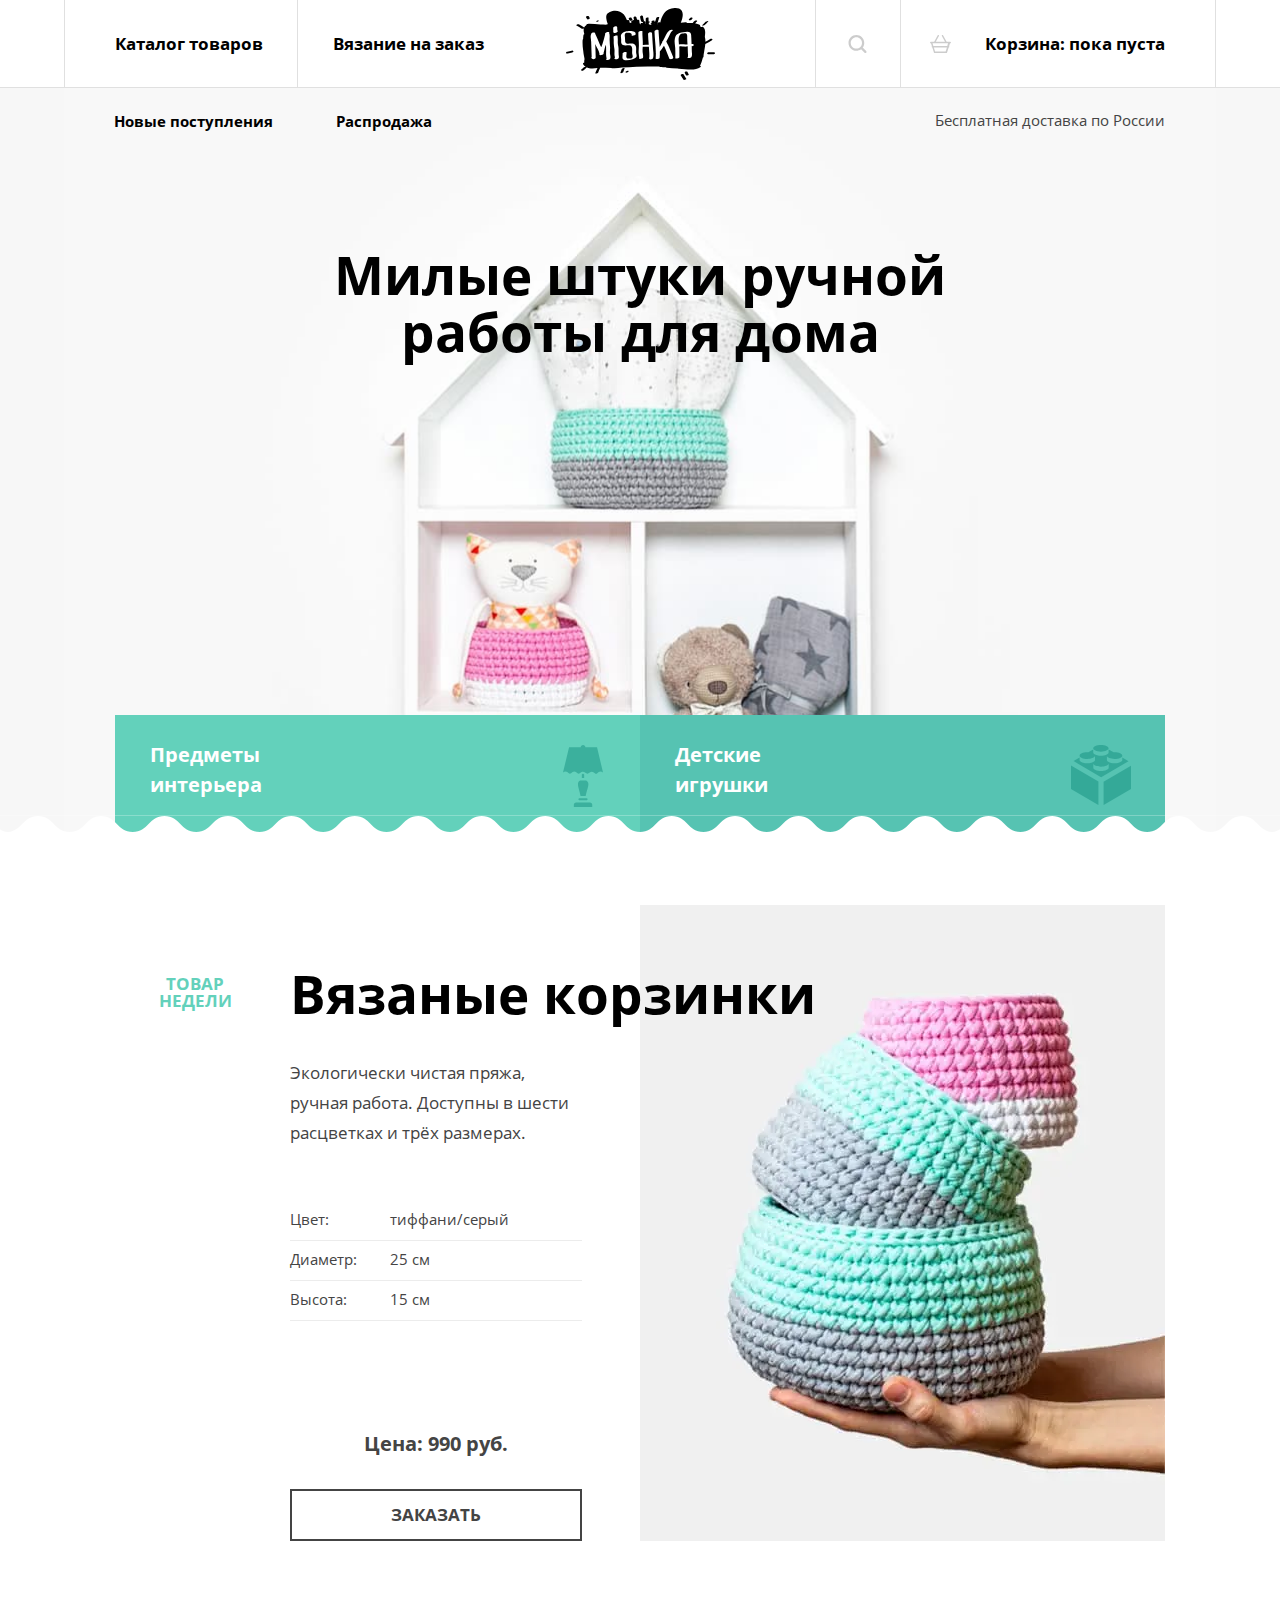
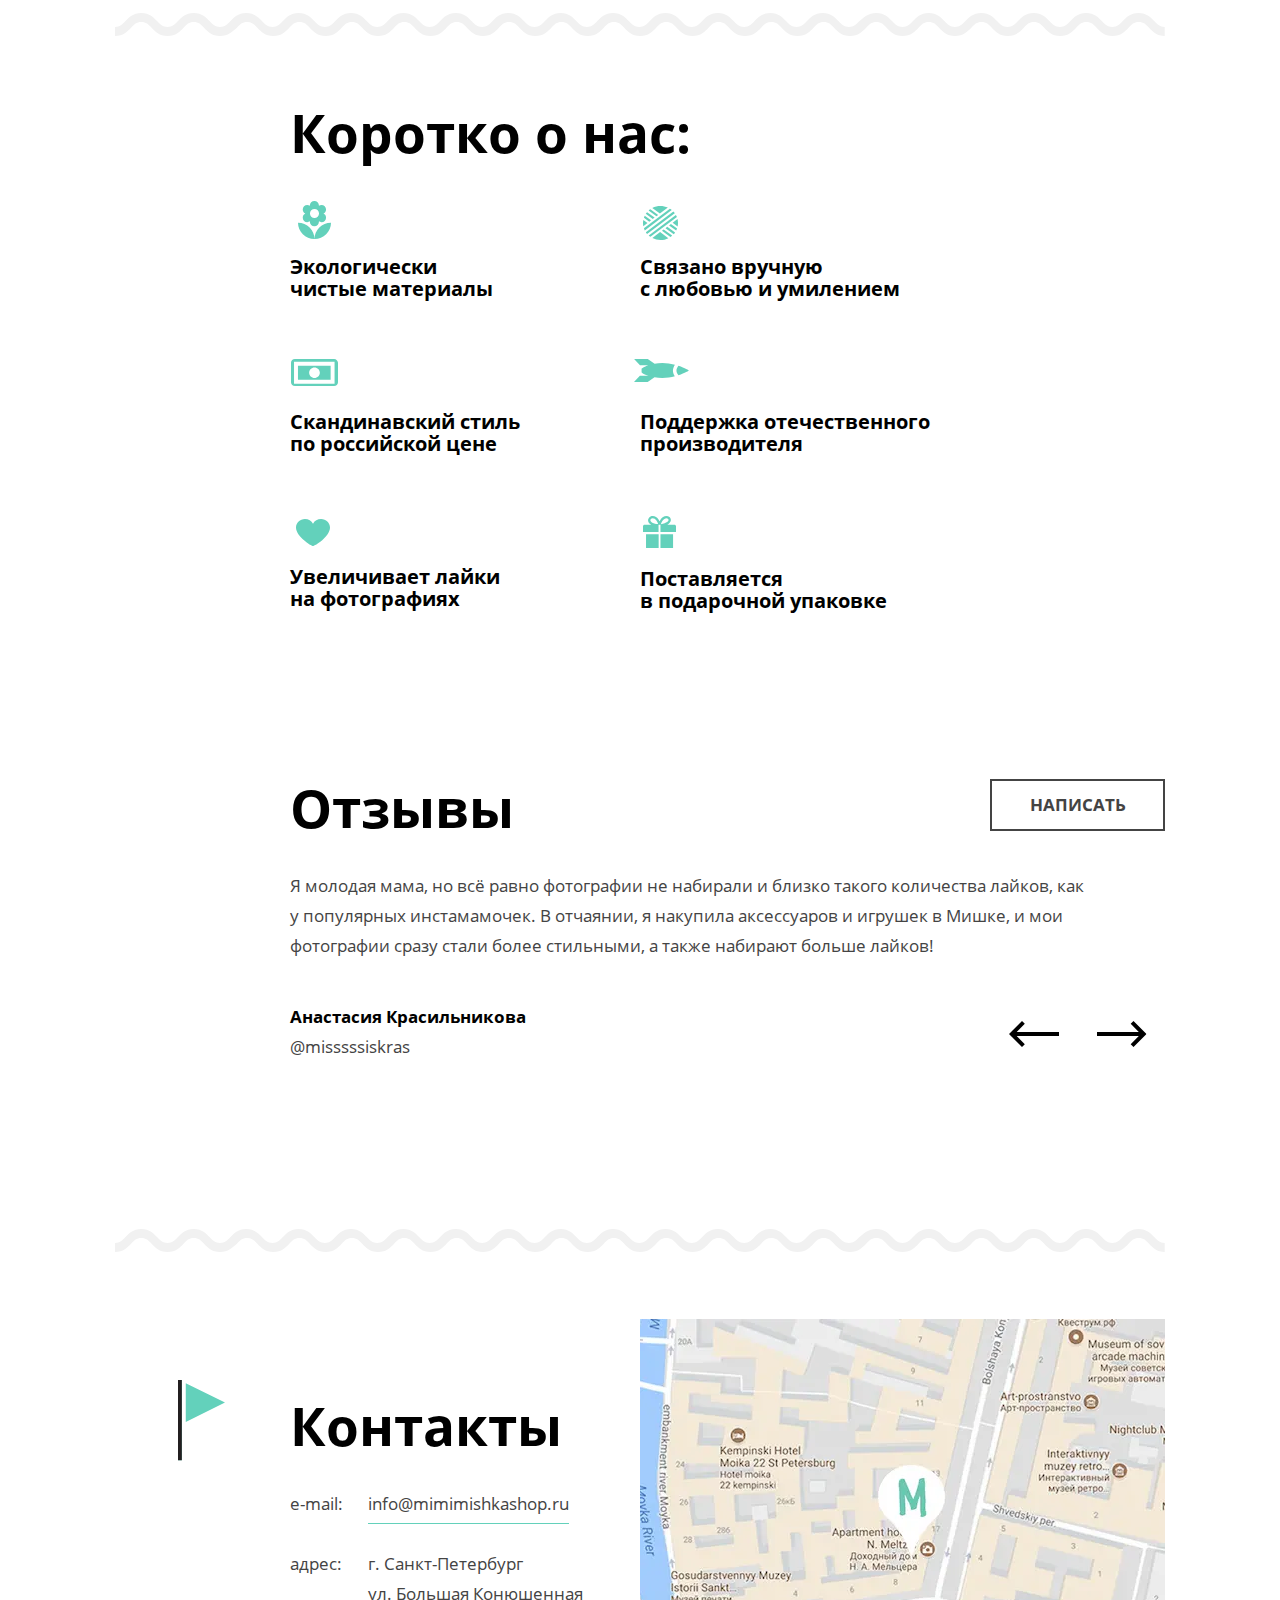
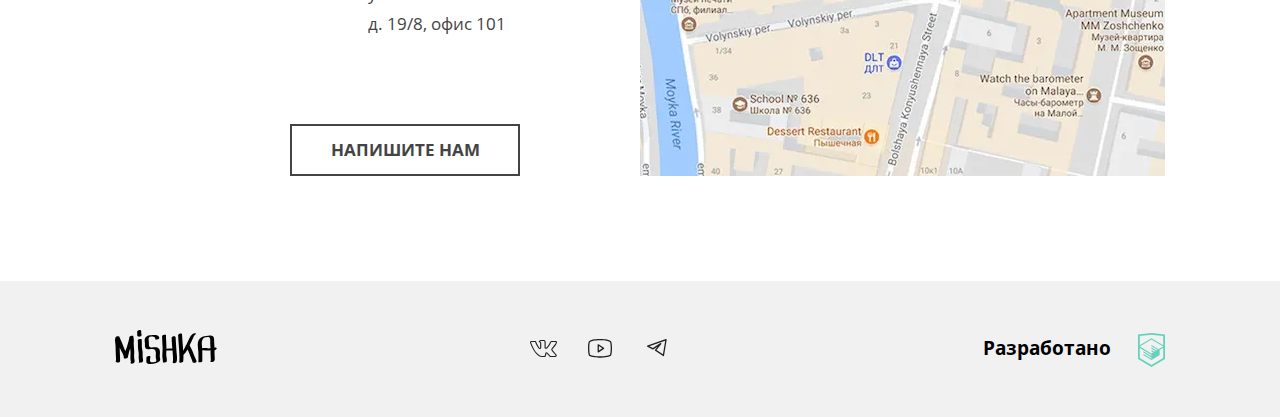
==== commit faaba19a: "Updates" ====
--- a/index.html
+++ b/index.html
@@ -1 +1 @@
-<!DOCTYPE html><html class="page" lang="ru"><head><meta charset="utf-8"><meta name="viewport" content="width=device-width,initial-scale=1"><title>HTML Academy: Мишка</title><link rel="stylesheet" href="css/style.min.css"><link rel="icon" href="favicon.ico"><link rel="icon" href="img/favicons/icon.svg" type="image/svg+xml"><link rel="apple-touch-icon" href="img/favicons/apple.png"><link rel="manifest" href="manifest.webmanifest"><link rel="preload" href="./fonts/opensans.woff2" type="font/woff2" as="font" crossorigin="anonymous"><link rel="preload" href="./fonts/opensansbold.woff2" type="font/woff2" as="font" crossorigin="anonymous"><link rel="preload" href="./fonts/opensans.woff" type="font/woff" as="font" crossorigin="anonymous"><link rel="preload" href="./fonts/opensansbold.woff" type="font/woff" as="font" crossorigin="anonymous"><meta name="keywords" content="HTML Academy, Мишка, Mishka"><meta name="description" content="Главная страница проекта"></head><body class="page__body"><header class="header"><div class="page__container header__container"><a class="header__logo" href="index.html"><picture><source media="(min-width: 1150px)" srcset="img/logotype-desktop.svg"><source media="(min-width: 768px)" srcset="img/logotype-tablet.svg"><img class="header__logo-image" src="img/logotype-mobile.svg" width="86" height="35" alt="Магазин «Мишка»."></picture></a><nav class="main-nav main-nav--no-js"><button class="main-nav__toggle main-nav__toggle--closed" type="button"><span class="visually-hidden">Открыть или закрыть навигационное меню</span></button><div class="main-nav__wrapper"><ul class="main-nav__list site-list"><li class="site-list__item"><a href="calalog.html">Каталог товаров</a></li><li class="site-list__item"><a href="form.html">Вязание на заказ</a></li></ul><ul class="main-nav__list user-list"><li class="user-list__item"><a class="user-list__login" href="#"><svg aria-hidden="true" focusable="false" width="18" height="18" viewBox="0 0 18 18" fill="none" xmlns="http://www.w3.org/2000/svg"><path d="m17.693 16.057-3.477-3.477c1.023-1.33 1.534-2.966 1.534-4.705C15.75 3.477 12.273 0 7.875 0S0 3.477 0 7.875s3.477 7.875 7.875 7.875c1.739 0 3.375-.614 4.704-1.534l3.478 3.477c.204.205.409.307.818.307.614 0 1.125-.511 1.125-1.125 0-.204-.102-.511-.307-.818ZM2.25 7.875c0-3.068 2.557-5.625 5.625-5.625S13.5 4.807 13.5 7.875 10.943 13.5 7.875 13.5 2.25 10.943 2.25 7.875Z"/></svg> <span>Поиск по сайту</span></a></li><li class="user-list__item"><a class="user-list__basket" href="#"><svg aria-hidden="true" focusable="false" width="21" height="18" viewBox="0 0 21 18" fill="none" xmlns="http://www.w3.org/2000/svg"><path d="M20.188 6.857h-3.55L13.188.381C12.985 0 12.58-.095 12.174.095s-.507.572-.304.953l3.145 5.81H5.783l3.145-5.81c.202-.381 0-.762-.305-.953-.406-.19-.811 0-1.014.286l-3.45 6.476H.812c-.406 0-.812.286-.812.762 0 .381.304.762.812.762h.202l.914 2.857c-.203.095-.305.286-.305.572 0 .38.305.666.71.666L4.058 18h12.884l1.725-5.524c.405 0 .71-.286.71-.667 0-.19-.102-.476-.304-.57l.912-2.858h.203c.406 0 .812-.286.812-.762 0-.476-.406-.762-.812-.762Zm-4.565 9.62H5.073L3.854 12.38h13.087l-1.319 4.095Zm1.623-5.525H3.348l-.812-2.666h15.522l-.812 2.666Z"/></svg> <span>Корзина: пока пуста</span></a></li></ul></div></nav></div></header><main class="main"><header class="main__header hero hero--index"><div class="page__container hero__container"><nav class="hero__header"><ul class="hero__site-list"><li class="hero__site-item"><a href="#">Новые поступления</a></li><li class="hero__site-item"><a href="#">Распродажа</a></li></ul><p class="hero__paragraph">Бесплатная доставка по России</p></nav><h1 class="hero__title">Милые штуки ручной<br>работы для дома</h1><ul class="hero__list products-type-list"><li class="products-type-list__item"><h3 class="products-type-list__title"><a class="products-type-list__link products-type-list__link--interior" href="#">Предметы<br>интерьера</a></h3></li><li class="products-type-list__item"><h3 class="products-type-list__title"><a class="products-type-list__link products-type-list__link--toys" href="#">Детские<br>игрушки</a></h3></li></ul></div></header><section class="week-product"><div class="page__container week_product__container"><h2 class="week-product__title">Вязаные корзинки</h2><p class="week_product__paragraph">Экологически чистая пряжа,<br>ручная работа. Доступны в шести расцветках и трёх размерах.</p><dl class="week-product__characteristics"><div><dt>Цвет:</dt><dd>тиффани/серый</dd></div><div><dt>Диаметр:</dt><dd>25&nbsp;см</dd></div><div><dt>Высота:</dt><dd>15&nbsp;см</dd></div></dl><picture><source type="image/webp" srcset="img/products/week-product-image@1x.webp, img/products/week-product-image@2x.webp 2x"><img class="week-product__image" src="img/products/week-product-image@1x.png" srcset="img/products/week-product-image@2x.png 2x" alt="Изображение товара недели."></picture><p class="week-product__price">Цена: 990&nbsp;руб.</p><button class="week-product__button button" type="button" id="modal-size-button">Заказать</button></div></section><section class="about-us"><div class="page__container about-us__container"><h2 class="about-us__title">Как это работает</h2><ul class="about-us__list"><li class="about-us__item about-us__item--material"><h3 class="about-us__item-title">Экологически<br>чистые материалы</h3></li><li class="about-us__item about-us__item--price"><h3 class="about-us__item-title">Скандинавский стиль<br>по&nbsp;российской цене</h3></li><li class="about-us__item about-us__item--like"><h3 class="about-us__item-title">Увеличивает лайки<br>на&nbsp;фотографиях</h3></li><li class="about-us__item about-us__item--work"><h3 class="about-us__item-title">Связано вручную<br>с&nbsp;любовью и умилением</h3></li><li class="about-us__item about-us__item--support"><h3 class="about-us__item-title">Поддержка отечественного<br>производителя</h3></li><li class="about-us__item about-us__item--present"><h3 class="about-us__item-title">Поставляется<br>в&nbsp;подарочной упаковке</h3></li></ul></div></section><section class="reviews"><div class="page__container reviews__container slider"><h2 class="reviews__title">Отзывы</h2><div class="reviews__list slider__list"><blockquote class="reviews__item slider__item"><p class="reviews__text">Я молодая мама, но всё равно фотографии не набирали и близко такого количества лайков, как у&nbsp;популярных инстамамочек. В&nbsp;отчаянии, я накупила аксессуаров и игрушек в Мишке, и&nbsp;мои фотографии сразу стали более стильными, а также набирают больше лайков!</p><div class="reviews__author-info"><cite class="reviews__author-name">Анастасия Красильникова</cite> <cite class="reviews__author-mail">@misssssiskras</cite></div></blockquote><div class="reviews__controls slider__controls"><button class="slider__button slider__button--prev" type="button"><span class="visually-hidden">Предыдущий отзыв</span></button> <button class="slider__button slider__button--next" type="button"><span class="visually-hidden">Следующий отзыв</span></button></div></div><a class="reviews__write button" href="#">Написать</a></div></section><section class="location"><div class="page__container location__container"><h2 class="location__title">Контакты</h2><div class="location__contacts contacts"><div class="contacts__wrapper"><span>e-mail:</span> <a class="contacts__contact contacts__contact--href" href="mailto:info@mimimishkashop.ru">info@mimimishkashop.ru</a></div><div class="contacts__wrapper"><span>адрес:</span><address class="contacts__contact">г. Санкт-Петербург<br>ул. Большая Конюшенная<br>д. 19/8, офис 101</address></div></div><div class="location__map map"><picture><source type="image/webp" media="(min-width: 1150px)" srcset="img/map-desktop@1x.webp, img/map-desktop@2x.webp 2x"><source type="image/webp" media="(min-width: 768px)" srcset="img/map-tablet@1x.webp, img/map-tablet@2x.webp 2x"><source type="image/webp" srcset="img/map-mobile@1x.webp, img/map-mobile@2x.webp 2x"><source media="(min-width: 1150px)" srcset="img/map-desktop@1x.png, img/map-desktop@2x.png 2x"><source media="(min-width: 768px)" srcset="img/map-tablet@1x.png, img/map-tablet@2x.png 2x"><img class="map__image" loading="lazy" src="img/map-mobile@1x.png" srcset="img/map-mobile@2x.png 2x" alt="Расположение на карте."></picture><div class="map__interactive" id="map"><script src="https://api-maps.yandex.ru/2.1/?apikey=c214d7f7-bb76-458f-8f7b-6523a76e9c85&lang=ru_RU" type="text/javascript"></script></div></div><a class="location__write button" href="#">Напишите нам</a></div></section></main><footer class="footer"><div class="page__container footer__container"><a class="footer__logo" href="index.html"><svg class="footer__logo-img" width="102" height="34" role="img" aria-label="Mishka."><use href="img/sprite.svg#footer-logo"></use></svg></a><div class="footer__social social"><ul class="social__list"><li class="social__item"><a class="social__link social__link--vkontakte" href="https://vk.com/htmlacademy"><span class="visually-hidden">Вконтакте</span> <svg aria-hidden="true" focusable="false" width="27" height="17"><use href="img/sprite.svg#vkontakte"></use></svg></a></li><li class="social__item"><a class="social__link social__link--youtube" href="https://www.youtube.com/user/htmlacademyru"><span class="visually-hidden">Ютуб</span> <svg aria-hidden="true" focusable="false" width="24" height="19"><use href="img/sprite.svg#youtube"></use></svg></a></li><li class="social__item"><a class="social__link social__link--telegram" href="https://t.me/htmlacademy"><span class="visually-hidden">Телеграм</span> <svg aria-hidden="true" focusable="false" width="20" height="18"><use href="img/sprite.svg#telegram"></use></svg></a></li></ul></div><div class="footer__copyright copyright"><a class="copyright__link" href="https://htmlacademy.ru/intensive/adaptive"><span>Разработано</span> <span class="visually-hidden">в</span> <svg class="copyright__link-icon" width="27" height="34"><use href="img/sprite.svg#htmlacademy"></use></svg></a></div></div></footer><div class="modal modal--close"><div class="modal__container"><h2 class="modal__title">Добавить в корзину</h2><form class="modal__form" action="https://echo.htmlacademy.ru/" method="post"><fieldset class="modal__form-group"><legend class="modal__form-label">Выберите размер:</legend><ul class="modal__size-list size-list"><li class="size-list__item"><label class="size-list__control"><input class="visually-hidden size-list__control-input" type="radio" name="size" value="S" checked="checked"> <span class="size-list__control-mark">s</span></label></li><li class="size-list__item"><label class="size-list__control"><input class="visually-hidden size-list__control-input" type="radio" name="size" value="M"> <span class="size-list__control-mark">m</span></label></li><li class="size-list__item"><label class="size-list__control"><input class="visually-hidden size-list__control-input" type="radio" name="size" value="L"> <span class="size-list__control-mark">l</span></label></li></ul></fieldset><button class="modal__form-button button button--add" type="submit">Добавить</button></form></div></div><script src="js/scripts.min.js"></script></body></html>+<!DOCTYPE html><html class="page" lang="ru"><head><meta charset="utf-8"><meta name="viewport" content="width=device-width,initial-scale=1"><title>HTML Academy: Мишка</title><link rel="stylesheet" href="css/style.min.css"><link rel="icon" href="favicon.ico"><link rel="icon" href="img/favicons/icon.svg" type="image/svg+xml"><link rel="apple-touch-icon" href="img/favicons/apple.png"><link rel="manifest" href="manifest.webmanifest"><link rel="preload" href="./fonts/opensans.woff2" type="font/woff2" as="font" crossorigin="anonymous"><link rel="preload" href="./fonts/opensansbold.woff2" type="font/woff2" as="font" crossorigin="anonymous"><link rel="preload" href="./fonts/opensans.woff" type="font/woff" as="font" crossorigin="anonymous"><link rel="preload" href="./fonts/opensansbold.woff" type="font/woff" as="font" crossorigin="anonymous"><meta name="keywords" content="HTML Academy, Мишка, Mishka"><meta name="description" content="Главная страница проекта"></head><body class="page__body"><header class="header"><div class="header__wrapper"><div class="page__container header__container"><a class="header__logo" href="index.html"><picture><source media="(min-width: 1150px)" srcset="img/logotype-desktop.svg"><source media="(min-width: 768px)" srcset="img/logotype-tablet.svg"><img class="header__logo-image" src="img/logotype-mobile.svg" width="86" height="35" alt="Магазин «Мишка»."></picture></a><nav class="main-nav main-nav--no-js"><button class="main-nav__toggle main-nav__toggle--closed" type="button"><span class="visually-hidden">Открыть или закрыть навигационное меню</span></button><div class="main-nav__wrapper"><ul class="main-nav__list site-list"><li class="site-list__item"><a href="calalog.html">Каталог товаров</a></li><li class="site-list__item"><a href="form.html">Вязание на заказ</a></li></ul><ul class="main-nav__list user-list"><li class="user-list__item"><a class="user-list__login" href="#"><svg aria-hidden="true" focusable="false" width="18" height="18" viewBox="0 0 18 18" fill="none" xmlns="http://www.w3.org/2000/svg"><path d="m17.693 16.057-3.477-3.477c1.023-1.33 1.534-2.966 1.534-4.705C15.75 3.477 12.273 0 7.875 0S0 3.477 0 7.875s3.477 7.875 7.875 7.875c1.739 0 3.375-.614 4.704-1.534l3.478 3.477c.204.205.409.307.818.307.614 0 1.125-.511 1.125-1.125 0-.204-.102-.511-.307-.818ZM2.25 7.875c0-3.068 2.557-5.625 5.625-5.625S13.5 4.807 13.5 7.875 10.943 13.5 7.875 13.5 2.25 10.943 2.25 7.875Z"/></svg> <span>Поиск по сайту</span></a></li><li class="user-list__item"><a class="user-list__basket" href="#"><svg aria-hidden="true" focusable="false" width="21" height="18" viewBox="0 0 21 18" fill="none" xmlns="http://www.w3.org/2000/svg"><path d="M20.188 6.857h-3.55L13.188.381C12.985 0 12.58-.095 12.174.095s-.507.572-.304.953l3.145 5.81H5.783l3.145-5.81c.202-.381 0-.762-.305-.953-.406-.19-.811 0-1.014.286l-3.45 6.476H.812c-.406 0-.812.286-.812.762 0 .381.304.762.812.762h.202l.914 2.857c-.203.095-.305.286-.305.572 0 .38.305.666.71.666L4.058 18h12.884l1.725-5.524c.405 0 .71-.286.71-.667 0-.19-.102-.476-.304-.57l.912-2.858h.203c.406 0 .812-.286.812-.762 0-.476-.406-.762-.812-.762Zm-4.565 9.62H5.073L3.854 12.38h13.087l-1.319 4.095Zm1.623-5.525H3.348l-.812-2.666h15.522l-.812 2.666Z"/></svg> <span>Корзина: пока пуста</span></a></li></ul></div></nav></div></div><div class="header__hero hero hero--index"><div class="page__container hero__container"><nav class="hero__header"><ul class="hero__site-list"><li class="hero__site-item"><a href="#">Новые поступления</a></li><li class="hero__site-item"><a href="#">Распродажа</a></li></ul><p class="hero__paragraph">Бесплатная доставка по России</p></nav><h1 class="hero__title">Милые штуки ручной<br>работы для дома</h1><ul class="hero__list products-type-list"><li class="products-type-list__item"><a class="products-type-list__link products-type-list__link--interior" href="#">Предметы<br>интерьера</a></li><li class="products-type-list__item"><a class="products-type-list__link products-type-list__link--toys" href="#">Детские<br>игрушки</a></li></ul></div></div></header><main class="main"><section class="week-product"><div class="page__container week_product__container"><h2 class="week-product__title">Вязаные корзинки</h2><p class="week_product__paragraph">Экологически чистая пряжа,<br>ручная работа. Доступны в шести расцветках и трёх размерах.</p><dl class="week-product__characteristics"><div><dt>Цвет:</dt><dd>тиффани/серый</dd></div><div><dt>Диаметр:</dt><dd>25&nbsp;см</dd></div><div><dt>Высота:</dt><dd>15&nbsp;см</dd></div></dl><picture><source type="image/webp" srcset="img/products/week-product-image@1x.webp, img/products/week-product-image@2x.webp 2x"><img class="week-product__image" src="img/products/week-product-image@1x.png" srcset="img/products/week-product-image@2x.png 2x" alt="Изображение товара недели."></picture><p class="week-product__price">Цена: 990&nbsp;руб.</p><button class="week-product__button button modal-size-button" type="button">Заказать</button></div></section><section class="about-us"><div class="page__container about-us__container"><h2 class="about-us__title">Коротко о нас:</h2><ul class="about-us__list"><li class="about-us__item about-us__item--material"><h3 class="about-us__item-title">Экологически<br>чистые материалы</h3></li><li class="about-us__item about-us__item--price"><h3 class="about-us__item-title">Скандинавский стиль<br>по&nbsp;российской цене</h3></li><li class="about-us__item about-us__item--like"><h3 class="about-us__item-title">Увеличивает лайки<br>на&nbsp;фотографиях</h3></li><li class="about-us__item about-us__item--work"><h3 class="about-us__item-title">Связано вручную<br>с&nbsp;любовью и умилением</h3></li><li class="about-us__item about-us__item--support"><h3 class="about-us__item-title">Поддержка отечественного<br>производителя</h3></li><li class="about-us__item about-us__item--present"><h3 class="about-us__item-title">Поставляется<br>в&nbsp;подарочной упаковке</h3></li></ul></div></section><section class="reviews"><div class="page__container reviews__container slider"><h2 class="reviews__title">Отзывы</h2><div class="reviews__list slider__list"><blockquote class="reviews__item slider__item"><p class="reviews__text">Я молодая мама, но всё равно фотографии не набирали и близко такого количества лайков, как у&nbsp;популярных инстамамочек. В&nbsp;отчаянии, я накупила аксессуаров и игрушек в Мишке, и&nbsp;мои фотографии сразу стали более стильными, а также набирают больше лайков!</p><div class="reviews__author-info"><cite class="reviews__author-name">Анастасия Красильникова</cite> <cite class="reviews__author-mail">@misssssiskras</cite></div></blockquote><div class="reviews__controls slider__controls"><button class="slider__button slider__button--prev" type="button"><span class="visually-hidden">Предыдущий отзыв</span></button> <button class="slider__button slider__button--next" type="button"><span class="visually-hidden">Следующий отзыв</span></button></div></div><a class="reviews__write button" href="#">Написать</a></div></section><section class="location"><div class="page__container location__container"><h2 class="location__title">Контакты</h2><div class="location__contacts contacts"><div class="contacts__wrapper"><span>e-mail:</span> <a class="contacts__contact contacts__contact--href" href="mailto:info@mimimishkashop.ru">info@mimimishkashop.ru</a></div><div class="contacts__wrapper"><span>адрес:</span><address class="contacts__contact">г. Санкт-Петербург<br>ул. Большая Конюшенная<br>д. 19/8, офис 101</address></div></div><div class="location__map map"><picture><source type="image/webp" media="(min-width: 1150px)" srcset="img/map-desktop@1x.webp, img/map-desktop@2x.webp 2x"><source type="image/webp" media="(min-width: 768px)" srcset="img/map-tablet@1x.webp, img/map-tablet@2x.webp 2x"><source type="image/webp" srcset="img/map-mobile@1x.webp, img/map-mobile@2x.webp 2x"><source media="(min-width: 1150px)" srcset="img/map-desktop@1x.png, img/map-desktop@2x.png 2x"><source media="(min-width: 768px)" srcset="img/map-tablet@1x.png, img/map-tablet@2x.png 2x"><img class="map__image" loading="lazy" src="img/map-mobile@1x.png" srcset="img/map-mobile@2x.png 2x" alt="Расположение на карте."></picture><div class="map__interactive" id="map"><script src="https://api-maps.yandex.ru/2.1/?apikey=c214d7f7-bb76-458f-8f7b-6523a76e9c85&lang=ru_RU" type="text/javascript"></script></div></div><a class="location__write button" href="#">Напишите нам</a></div></section></main><footer class="footer"><div class="page__container footer__container"><a class="footer__logo" href="index.html"><svg class="footer__logo-img" width="102" height="34" role="img" aria-label="Mishka."><use href="img/sprite.svg#footer-logo"></use></svg></a><div class="footer__social social"><ul class="social__list"><li class="social__item"><a class="social__link social__link--vkontakte" href="https://vk.com/htmlacademy"><span class="visually-hidden">Вконтакте</span> <svg aria-hidden="true" focusable="false" width="27" height="17"><use href="img/sprite.svg#vkontakte"></use></svg></a></li><li class="social__item"><a class="social__link social__link--youtube" href="https://www.youtube.com/user/htmlacademyru"><span class="visually-hidden">Ютуб</span> <svg aria-hidden="true" focusable="false" width="24" height="19"><use href="img/sprite.svg#youtube"></use></svg></a></li><li class="social__item"><a class="social__link social__link--telegram" href="https://t.me/htmlacademy"><span class="visually-hidden">Телеграм</span> <svg aria-hidden="true" focusable="false" width="20" height="18"><use href="img/sprite.svg#telegram"></use></svg></a></li></ul></div><div class="footer__copyright copyright"><a class="copyright__link" href="https://htmlacademy.ru/intensive/adaptive"><span>Разработано</span> <span class="visually-hidden">в</span> <svg class="copyright__link-icon" width="27" height="34"><use href="img/sprite.svg#htmlacademy"></use></svg></a></div></div></footer><div class="modal modal--close"><div class="modal__container"><h2 class="modal__title">Добавить в&nbsp;корзину</h2><form class="modal__form" action="https://echo.htmlacademy.ru/" method="post"><fieldset class="modal__form-group"><legend class="modal__form-label">Выберите размер:</legend><ul class="modal__size-list size-list"><li class="size-list__item"><label class="size-list__control"><input class="visually-hidden size-list__control-input" type="radio" name="size" value="S" checked="checked"> <span class="size-list__control-mark">s</span></label></li><li class="size-list__item"><label class="size-list__control"><input class="visually-hidden size-list__control-input" type="radio" name="size" value="M"> <span class="size-list__control-mark">m</span></label></li><li class="size-list__item"><label class="size-list__control"><input class="visually-hidden size-list__control-input" type="radio" name="size" value="L"> <span class="size-list__control-mark">l</span></label></li></ul></fieldset><button class="modal__form-button button button--add" type="submit">Добавить</button></form></div></div><script src="js/scripts.min.js"></script></body></html>--- a/css/style.min.css
+++ b/css/style.min.css
@@ -1,2 +1,2 @@
-@charset "UTF-8";@keyframes menu-open{0%{transform:scaleY(0);visibility:visible}to{transform:scaleY(1);visibility:visible}}@keyframes menu-close{0%{transform:scaleY(1);visibility:visible}99%{transform:scaleY(0);visibility:visible}to{transform:scaleY(0);visibility:hidden}}@font-face{font-family:"Open Sans";font-style:normal;font-weight:400;src:url(../fonts/opensans.woff2)format("woff2"),url(../fonts/opensans.woff)format("woff");font-display:swap}@font-face{font-family:"Open Sans";font-style:normal;font-weight:700;src:url(../fonts/opensansbold.woff2)format("woff2"),url(../fonts/opensansbold.woff)format("woff");font-display:swap}*,::after,::before{box-sizing:inherit}html{box-sizing:border-box}.visually-hidden{position:absolute;width:1px;height:1px;margin:-1px;padding:0;border:0;white-space:nowrap;clip:rect(0 0 0 0);overflow:hidden}img{max-width:100%}.button{margin:0}button.button{font-family:inherit;cursor:pointer}a.button,button.button{display:inline-flex;align-items:center;justify-content:center;background-color:transparent;color:#444;border-radius:0;border:2px solid #444;box-shadow:none;text-align:center;font-weight:700;text-transform:uppercase;text-decoration:none;transition:140ms all ease-in-out;padding:14px;font-size:17px;line-height:20px}a.button:hover,button.button:hover{background-color:#444;color:#fff}a.button:active,button.button:active{background-color:#444;color:rgba(255,255,255,.3)}a.button:disabled,button.button:disabled{opacity:.3;cursor:default;pointer-events:none;-webkit-user-select:none;user-select:none}a.button--center,button.button--center{width:100%;align-self:center}a.button--add,button.button--add{border:0;padding:16px;background-color:#63d1bb;color:#fff}a.button--add:hover,button.button--add:hover{background-color:#46c1ae}a.button--add:active,button.button--add:active{background-color:#46c1ae;color:rgba(255,255,255,.3)}a.button:not([href]){opacity:.3;cursor:default;pointer-events:none;-webkit-user-select:none;user-select:none}.input{display:flex;align-items:center;font:inherit;color:#444;background:0 0;border:0;border-bottom:2px solid #000;border-radius:0;margin:0;width:100%;cursor:text;outline:0;box-shadow:none;transition:140ms all ease-in-out}@media (max-width:767px){.input{font-size:17px;line-height:18px;min-height:52px;padding:17px 30px 15px 0}}@media (min-width:768px){.input{font-size:19px;line-height:18px;min-height:52px;padding:16px 60px 16px 18px}}.input::placeholder{color:rgba(0,0,0,.3)}.input+svg{color:rgba(0,0,0,.2)}.input:hover{border-color:#63d1ba}.input:hover+svg{color:#63d1ba}.input:focus{border-color:#63d1ba}.input:focus+svg{color:#63d1ba}.input--invalid,.input--invalid:hover,.input:focus:invalid{border-color:red}.input--invalid+svg,.input--invalid:hover+svg,.input:focus:invalid+svg{color:red}.control__input:disabled~span,.input:disabled{opacity:.3;cursor:default;pointer-events:none;-webkit-user-select:none;user-select:none}.input:read-only{cursor:default;pointer-events:none;-webkit-user-select:none;user-select:none}.input--num::-webkit-inner-spin-button,.input--num::-webkit-outer-spin-button{-webkit-appearance:none;appearance:none}.input--textarea{resize:none;border:2px solid #444;min-height:142px;padding:15px;color:#000}.input::-webkit-contacts-auto-fill-button{visibility:hidden;position:absolute;pointer-events:none;right:0}.control{position:relative;cursor:pointer;display:block}@media (max-width:767px){.control{padding:10px 0 10px 61px}}@media (min-width:768px){.control{padding:17px 0 17px 82px}}.control__label{cursor:pointer;color:#000;font-weight:700}@media (max-width:767px){.control__label{font-size:17px;line-height:18px}}@media (min-width:768px){.control__label{font-size:19px;line-height:18px}}.control__mark{position:absolute;left:0;top:50%;transform:translateY(-50%);aspect-ratio:1/1;width:38px;border:2px solid #444}.control__mark--radio{border-radius:50%}@media (min-width:768px){.control__mark{width:52px}}.control__mark--checkbox::before{position:absolute;top:0;right:0;bottom:0;left:0;margin:auto;width:27px;height:16px;background-color:transparent;background-image:url(../img/v.svg);background-repeat:no-repeat;background-size:contain;content:"";display:none}@media (min-width:768px){.control__mark--checkbox::before{width:33px;height:22px}}.control__mark--radio::before{position:absolute;top:0;right:0;bottom:0;left:0;margin:auto;aspect-ratio:1/1;width:16px;background-color:#63d1ba;border-radius:50%;content:"";display:none}@media (min-width:768px){.control__mark--radio::before{width:20px}}.control__input:checked+.control__mark::before{display:block}.control__input:hover+.control__mark{border-color:#63d1ba}.control__input:active+.control__mark,.size-list__control-mark:hover{border-color:rgba(68,68,68,.3)}.modal{position:fixed;z-index:10;top:0;left:0;display:flex;width:100%;height:100%;background-color:rgba(255,255,255,.9)}.modal--close{display:none}.modal__container{position:relative;margin:auto;background-color:#fff;border:1px solid #c6c6c6;box-shadow:0 5px 10px rgba(0,0,0,.25)}@media (max-width:767px){.modal__container{width:100%;padding:28px 30px 46px}}@media (min-width:768px){.modal__container{padding:38px 108px 46px;width:566px}}.modal__title{font-weight:700;font-size:25px;line-height:30px;text-align:center;text-transform:uppercase;margin-bottom:14px}@media (min-width:768px){.modal__title{font-size:30px;line-height:57px;margin:0-15px 11px}}.modal__form{display:flex;flex-direction:column;gap:31px}.modal__form-group{border:0;margin:0;padding:0}.modal__form-label{padding:0;text-align:center;color:#444;margin-bottom:21px}@media (min-width:768px){.modal__form-label{margin-bottom:19px}}.size-list{list-style:none;margin:0;padding:0;display:flex;gap:7px}.size-list__item{flex-grow:1}.size-list__control-mark{padding:16px;display:flex;align-items:center;justify-content:center;background-color:transparent;color:#444;text-transform:uppercase;width:100%;border:2px solid rgba(68,68,68,.1);font-weight:700;font-size:17px;line-height:16px}.size-list__control-mark:active{border-color:#63d1ba}.size-list__control-input:checked~.size-list__control-mark{border-color:#63d1ba}.size-list__control-input:disabled~.size-list__control-mark{opacity:.6;cursor:default;pointer-events:none}.video{position:relative}.video__container{display:block;width:100%;height:100%;object-fit:cover}.video__button{position:absolute;top:0;right:0;bottom:0;left:0;margin:auto;width:101px;height:77px;border:0;cursor:pointer;transition:140ms all ease-in-out;background-color:transparent;background-image:url(../img/play.svg);background-size:contain;background-repeat:no-repeat}.video__button:hover{transform:scale(1.2)}.video__button:active{transform:scale(.8);opacity:.3}.page__body{font-family:"Open Sans","Trebuchet MS",sans-serif;padding:0;margin:0;height:100%;display:flex;justify-content:space-between;flex-direction:column;min-height:100vh;-webkit-font-smoothing:antialiased;-moz-font-smoothing:antialiased;background-color:#fff;color:#000}.page__container{margin:0 auto}@media (max-width:767px){.page__container{padding:0 30px}}@media (min-width:768px){.page__container{padding:0 50px}}@media (min-width:1150px){.page__container{padding:0;max-width:1050px}}.header{background-color:#fff}@media (min-width:768px){.header{box-shadow:inset 0-1px 0 0#e0e0e0}}@media (max-width:767px){.header__container{position:relative;z-index:1;border-bottom:1px solid #ececec;min-height:80px}}@media (min-width:768px){.header__container{display:flex;justify-content:space-between;box-shadow:inset 0-1px 0 0#e0e0e0,-1px 0 0 0#e0e0e0;padding-right:0}}@media (min-width:1150px){.header__container{display:block;padding-left:0;position:relative;max-width:1150px}}.header__logo{background-color:transparent;cursor:pointer;display:block;width:-moz-fit-content;width:fit-content;height:-moz-fit-content;height:fit-content;transition:140ms all ease-in-out}@media (max-width:767px){.header__logo{padding:22px 0;margin:0 auto}}@media (min-width:768px){.header__logo{flex-shrink:0;align-self:center}}@media (min-width:1150px){.header__logo{position:absolute;top:0;right:0;bottom:0;left:0;margin:auto}}.header__logo:hover{opacity:.6}.header__logo:active{opacity:.3}.header__logo-image{display:block}@media (max-width:767px){.header__logo-image{width:86px;height:35px}}@media (min-width:768px){.header__logo-image{width:114px;height:46px}}@media (min-width:1150px){.header__logo-image{width:149px;height:72px}}.main-nav__toggle,.site-list__item a{display:block;color:#000;transition:140ms all ease-in-out}.main-nav__toggle{cursor:pointer;font:inherit;background-color:transparent;border:0;margin:0;right:0;top:0;padding:0;aspect-ratio:1/1;height:100%;position:absolute;z-index:2}.main-nav__toggle:hover{opacity:.6}.main-nav__toggle:active{opacity:.3}.main-nav__toggle--closed::before{content:"";position:absolute;top:50%;left:50%;transform:translate(-50%);width:20px;height:2px;background-color:#231f20;box-shadow:0 6px 0 0#000,0-6px 0 0#000}.main-nav__toggle--opened::after,.main-nav__toggle--opened::before{top:0;right:0;bottom:0;left:0;margin:auto;content:"";position:absolute;width:25px;height:2px;background-color:#000;box-shadow:none}.main-nav__toggle--opened::after{transform:rotate(45deg)}.main-nav__toggle--opened::before{transform:rotate(-45deg)}@media (min-width:768px){.main-nav__toggle{display:none}}@media (max-width:767px){.main-nav__wrapper{width:100%;position:absolute;top:100%;right:0;animation-duration:.2s;animation-timing-function:ease-in-out;animation-fill-mode:forwards;transform-origin:0 0;visibility:hidden;transform:scaleY(0)}.main-nav__wrapper--opened{animation-name:menu-open}.main-nav__wrapper--closed{animation-name:menu-close}}@media (min-width:768px){.main-nav__wrapper{position:static}}@media (min-width:1150px){.main-nav__wrapper{display:grid;grid-template-columns:3fr 1fr 3fr;grid-auto-flow:dense}.main-nav__wrapper::before{content:" ";display:block;grid-column:2/3}}.main-nav__list{display:flex}@media (max-width:767px){.main-nav__list{flex-direction:column}.main-nav__list+.main-nav__list{margin-top:-1px}}@media (min-width:768px){.main-nav__list{flex-wrap:wrap;justify-content:flex-end}}@media (max-width:767px){.main-nav--no-js .main-nav__toggle{visibility:hidden}.main-nav--no-js .main-nav__wrapper{visibility:visible;transform:scaleY(1);position:static;margin-left:-30px;width:calc(100% + 60px)}}.site-list{list-style:none;margin:0;padding:0}@media (min-width:768px){.site-list{display:none}}@media (min-width:1150px){.site-list{display:grid;grid-template-columns:auto auto;justify-content:start}}.site-list__item{display:block;position:relative}@media (max-width:767px){.site-list__item:first-child a{border-top:1px solid #ececec}}@media (min-width:768px){.site-list__item:nth-of-type(2n+1) a{padding-left:50px}}.site-list__item a{text-decoration:none;font-weight:700}@media (max-width:767px){.site-list__item a{background-color:#fff;border-bottom:1px solid #ececec;padding:27px 27px 27px 75px;font-size:17px;line-height:24px}}@media (min-width:768px){.site-list__item a{background-color:transparent;padding:32px 35px;font-size:17px;line-height:24px;min-height:88px;box-shadow:-1px -1px 0 0#e0e0e0,inset 0-1px 0 0#e0e0e0}}.site-list__item a:hover{color:rgba(0,0,0,.6)}.site-list__item a:active{color:rgba(0,0,0,.3)}.user-list{list-style:none;margin:0;padding:0}.user-list__item,.user-list__item a{display:block;position:relative}@media (max-width:767px){.user-list__item:first-child a{border-top:1px solid #ececec}}@media (min-width:768px){.user-list__item--active a::before{position:absolute;right:17.5px;left:17.5px;bottom:2px;height:2px;background-color:#63d1bb;content:""}}.user-list__item a{text-decoration:none;font-weight:700;color:#000;fill:rgba(0,0,0,.2);transition:140ms all ease-in-out}@media (max-width:767px){.user-list__item a{background-color:#fff;border-bottom:1px solid #ececec;padding:27px 27px 27px 75px;font-size:17px;line-height:24px}}@media (min-width:768px){.user-list__item a{background-color:transparent;padding:32px 50px 32px 30px;font-size:17px;line-height:24px;min-height:88px;box-shadow:1px -1px 0 0#e0e0e0,inset 0-1px 0 0#e0e0e0,inset 1px 0 0 0#e0e0e0}}.user-list__item a:hover{color:rgba(0,0,0,.6);fill:#63d1bb}.user-list__item a:active{color:rgba(0,0,0,.3);fill:rgba(99,209,187,.3)}.user-list__item svg{fill:inherit;width:21px;height:18px}@media (max-width:767px){.user-list__item svg{position:absolute;left:30px}}@media (min-width:768px){.user-list__item svg,.user-list__login svg{position:absolute;left:30px;top:0;bottom:0;margin:auto 0}.user-list__item svg+span{margin-left:50px}.user-list__login{min-width:83px}.user-list__login span{position:absolute;opacity:0}.user-list__login svg{right:0;left:0;margin:auto}}.main{flex-grow:1}.hero{position:relative;background-color:#f1f1f1}@media (min-width:768px){.hero{padding-bottom:24px}}@media (min-width:1150px){.hero{padding-bottom:34px}}@media (min-width:768px){.hero::after{content:"";position:absolute;bottom:0;right:0;left:0;height:24px;background-image:url(../img/zigzag-white.svg);background-repeat:repeat-x;background-position:bottom center;background-size:auto 100%}}@media (min-width:1150px){.hero::after{height:34px}}.hero--index{background-color:#f7f7f7;background-image:url(../img/hero-background@1x.jpg);background-repeat:no-repeat;background-size:auto 100%;background-position:center;padding-bottom:0}@media (-webkit-min-device-pixel-ratio:2),(min-resolution:2dppx){.hero--index{background-image:url(../img/hero-background@2x.jpg)}}@media (max-width:767px){.hero--index{background-size:auto 373px;background-position:center -18px}.hero--index .hero__title{margin-top:73px;margin-bottom:120px}}@media (min-width:768px){.hero--index .hero__title{margin-top:90px;margin-bottom:372px}}@media (min-width:1150px){.hero--index .hero__title{margin-top:95px;margin-bottom:355px}}.hero--index::after{transform:translateY(50%)}.hero__container{display:flex;flex-direction:column}@media (max-width:767px){.hero__header{display:none}}@media (min-width:768px){.hero__header{display:flex;justify-content:space-between}}.hero__site-list{list-style:none;padding:0;display:flex;flex-wrap:wrap;margin:0 0 0-20px}.hero__site-item a{display:block;padding:20px;font-weight:700;font-size:15px;line-height:24px;text-decoration:none;color:#000}.hero__site-item a:hover{opacity:.6}.hero__site-item a:active{opacity:.3}.hero__paragraph{font-size:15px;line-height:24px;color:#444;text-align:right;flex-shrink:0;margin:20px 0 0}.hero__title{font:inherit;margin:0;text-align:center;font-weight:700}@media (max-width:767px){.hero__title{font-size:27px;line-height:30px}}@media (min-width:768px){.hero__title{font-size:43px;line-height:50px}}@media (min-width:1150px){.hero__title{font-size:53px;line-height:57px}}@media (max-width:767px){.hero__title{margin-top:73px;margin-bottom:73px}}@media (min-width:768px){.hero__title{margin-top:40px;margin-bottom:65px}}@media (min-width:1150px){.hero__title{margin-top:45px;margin-bottom:80px}}@media (max-width:767px){.hero__list{margin:0-30px}}.products-type-list{list-style:none;padding:0;display:grid}@media (min-width:768px){.products-type-list{margin:0;grid-template-columns:repeat(2,1fr)}}.products-type-list__title,.week-product__characteristics dd{margin:0}.products-type-list__item a{background-color:#63d1bb}.products-type-list__item:nth-of-type(2n+2) a{background-color:#56c3b2}.products-type-list__link{display:block;color:#fff;font:inherit;font-weight:700;text-decoration:none;position:relative;transition:140ms all ease-in-out}.products-type-list__link::after{content:"";width:60px;height:62px;position:absolute;top:22px;right:27px;background-size:contain;background-position:top center;background-repeat:no-repeat;opacity:.5;transition:140ms all ease-in-out}.products-type-list__link--interior::after{background-image:url(../img/interior.svg)}.products-type-list__link--toys::after{background-image:url(../img/toys.svg)}@media (max-width:767px){.products-type-list__link{font-size:19px;line-height:24px;padding:25px 160px 30px 30px}}@media (min-width:768px){.products-type-list__link{font-size:20px;line-height:30px;padding:25px 160px 35px 35px}}.products-type-list__link::before{content:"";position:absolute;right:0;left:0;bottom:0;height:5px;background-color:inherit;transition:140ms all ease-in-out}.products-type-list__link:hover{transform:translateY(-5px)}.products-type-list__link:hover::before{transform:translateY(5px)}.products-type-list__link:hover::after{opacity:.7}.products-type-list__link:active::after{opacity:.3}.week_product__container{position:relative}.week_product__container::after{content:"";position:absolute;bottom:0;height:23px;background-image:url(../img/zigzag-gray.svg);background-size:contain;background-repeat:no-repeat;background-position:bottom center}@media (max-width:767px){.week_product__container::after{width:calc(100% + 30px);left:-30px}}@media (min-width:768px){.week_product__container::after{width:calc(100% + 50px);left:-50px}}@media (min-width:1150px){.week_product__container::after{width:100%;right:0;left:0}}@media (max-width:767px){.week_product__container{display:flex;flex-direction:column;padding-top:31px;padding-bottom:42px}}@media (min-width:768px){.week_product__container{display:grid;grid-template-columns:auto 50%;grid-auto-flow:dense;column-gap:42px;padding-top:40px;padding-bottom:70px}}@media (min-width:1150px){.week_product__container{grid-template-columns:auto 60%;padding-left:175px;column-gap:58px;padding-top:55px;padding-bottom:95px}}.week-product__title{font:inherit;margin:0;font-weight:700;position:relative}@media (max-width:767px){.week-product__title{font-size:25px;line-height:30px}}@media (min-width:768px){.week-product__title{font-size:43px;line-height:50px}}@media (min-width:1150px){.week-product__title{font-size:53px;line-height:57px}}@media (max-width:767px){.week-product__title{display:flex;flex-direction:column-reverse;margin-bottom:17px}}@media (min-width:768px){.week-product__title{grid-column:1/-1;grid-row:1/2;margin-bottom:37px}}@media (min-width:1150px){.week-product__title{margin-top:60px;margin-bottom:35px}}.week-product__title::before{content:"Товар недели";display:block;font-weight:700;font-size:17px;line-height:20px;text-transform:uppercase;color:#63d1bb}@media (max-width:767px){.week-product__title::before{margin-top:4px}}@media (min-width:768px){.week-product__title::before{text-align:center;line-height:17px;position:absolute;width:100px;right:0;top:10px}}@media (min-width:1150px){.week-product__title::before{right:calc(100% + 45px)}}.week_product__paragraph{font:inherit;margin:0;color:#444}@media (max-width:767px){.week_product__paragraph{font-size:15px;line-height:24px}}@media (min-width:768px){.week_product__paragraph{font-size:17px;line-height:30px}}@media (max-width:767px){.week_product__paragraph{margin-bottom:20px}}@media (min-width:768px){.week_product__paragraph{margin-bottom:45px}}@media (min-width:1150px){.week_product__paragraph{margin-bottom:55px}}.week-product__characteristics{margin:0;color:#444;display:flex;flex-direction:column;font-size:15px;line-height:20px}@media (max-width:767px){.week-product__characteristics{margin-bottom:28px}}@media (min-width:768px){.week-product__characteristics{margin-bottom:55px}}@media (min-width:1150px){.week-product__characteristics{margin-bottom:110px}}.week-product__characteristics div{display:grid;grid-template-columns:80px auto;column-gap:20px;padding:8px 0 12px;border-bottom:1px solid #ececec}.week-product__image{display:block;width:100%;height:auto}@media (min-width:768px){.week_product__container picture{grid-column:2/-1;grid-row:2/6;align-self:end}}@media (min-width:1150px){.week_product__container picture{grid-column:2/-1;grid-row:1/6;align-self:start}}.week-product__price{font-weight:700;font-size:17px;line-height:24px;text-align:center;color:#444;margin-top:25px;margin-bottom:10px}@media (min-width:768px){.week-product__price{margin-top:0;margin-bottom:30px}}.week-product__button{margin-top:15px}@media (min-width:768px){.week-product__button{margin:0;align-self:end}}@media (max-width:767px){.about-us__container{padding-top:30px;padding-bottom:30px}}@media (min-width:768px){.about-us__container{padding-top:60px;padding-bottom:83px}}@media (min-width:1150px){.about-us__container{padding-top:68px;padding-bottom:84px;padding-left:175px}}.about-us__title{font:inherit;margin:0;font-weight:700}@media (max-width:767px){.about-us__title{font-size:25px;line-height:30px}}@media (min-width:768px){.about-us__title{font-size:43px;line-height:50px}}@media (min-width:1150px){.about-us__title{font-size:53px;line-height:57px}}@media (max-width:767px){.about-us__title{margin-bottom:28px}}@media (min-width:768px){.about-us__title{margin-bottom:41px}}@media (min-width:1150px){.about-us__title{margin-bottom:40px}}.about-us__list{list-style:none;margin:0;padding:0;display:grid}@media (max-width:767px){.about-us__list{gap:24px}}@media (min-width:768px){.about-us__list{grid-template-columns:auto 50%;grid-template-rows:repeat(3,1fr);grid-auto-flow:column;row-gap:55px;column-gap:5px}}@media (min-width:1150px){.about-us__list{grid-template-columns:auto 60%;row-gap:54px}}.about-us__item{display:flex;flex-direction:column}@media (max-width:767px){.about-us__item{gap:21px}}@media (min-width:768px){.about-us__item{gap:18px}}.about-us__item::before{content:"";display:block;width:55px;height:38px;background-size:initial;background-position:center;background-repeat:no-repeat}.about-us__item--material::before{background-image:url(../img/about-material.svg);background-position:center left 8px}.about-us__item--price::before{background-image:url(../img/about-price.svg)}.about-us__item--like::before{background-image:url(../img/about-like.svg);background-position:center left 6px}.about-us__item--work::before{background-image:url(../img/about-work.svg);background-position:center left 3px}.about-us__item--support::before{background-image:url(../img/about-support.svg);margin-left:-6px}.about-us__item--present::before{background-image:url(../img/about-present.svg);background-position:center left 3px}.about-us__item-title{font:inherit;margin:0;font-weight:700}@media (max-width:767px){.about-us__item-title{font-size:17px;line-height:20px}}@media (min-width:768px){.about-us__item-title{font-size:20px;line-height:22px}.reviews{background-image:url(../img/reviews-background@1x.jpg);background-repeat:no-repeat;background-position:0 0;background-size:350px auto}}@media (-webkit-min-device-pixel-ratio:2) and (min-width:768px),(min-resolution:2dppx) and (min-width:768px){.reviews{background-image:url(../img/reviews-background@2x.jpg)}}@media (min-width:1150px){.reviews{background-image:none}}.reviews__container{position:relative}.reviews__container::after{content:"";position:absolute;bottom:0;height:23px;background-image:url(../img/zigzag-gray.svg);background-size:contain;background-repeat:no-repeat;background-position:bottom center}@media (max-width:767px){.reviews__container::after{width:calc(100% + 30px);left:-30px}}@media (min-width:768px){.reviews__container::after{width:calc(100% + 50px);left:-50px}}@media (min-width:1150px){.reviews__container::after{width:100%;right:0;left:0}}@media (max-width:767px){.reviews__container{padding-top:30px;padding-bottom:48px;display:flex;flex-direction:column}}@media (min-width:768px){.reviews__container{padding-top:82px;padding-bottom:129px}}@media (min-width:1150px){.reviews__container{padding-top:84px;padding-bottom:190px;padding-left:175px}}.reviews__title{font:inherit;margin:0;font-weight:700}@media (max-width:767px){.reviews__title{font-size:25px;line-height:30px}}@media (min-width:768px){.reviews__title{font-size:43px;line-height:50px}}@media (min-width:1150px){.reviews__title{font-size:53px;line-height:57px}}@media (max-width:767px){.reviews__title{margin-bottom:14px}}@media (min-width:768px){.reviews__title{margin-bottom:38px}}@media (min-width:1150px){.reviews__title{margin-bottom:35px}}.reviews__text{font:inherit;margin:0;color:#444;text-shadow:#fff 1px 1px,#fff 1px -1px,#fff -1px 1px,#fff -1px -1px}@media (max-width:767px){.reviews__text{font-size:15px;line-height:24px}}@media (min-width:768px){.reviews__text{font-size:17px;line-height:30px}}@media (max-width:767px){.reviews__text{margin-bottom:33px}}@media (min-width:768px){.reviews__text{margin-bottom:61px}}@media (min-width:1150px){.reviews__text{margin-bottom:44px}}.reviews__item{margin:0}.reviews__author-info{display:flex;flex-direction:column}.reviews__author-mail,.reviews__author-name{font-weight:700;font-size:17px;line-height:24px;font-style:normal}.reviews__author-mail{font-weight:400;line-height:30px;color:#444}@media (min-width:768px){.reviews__write{position:absolute;width:175px;top:80px;right:50px}}@media (min-width:1150px){.reviews__write{top:84px;right:0}}.slider__list{position:relative}.slider__controls{display:flex;height:52px}@media (max-width:767px){.slider__controls{margin-top:30px;margin-bottom:38px;border:1px solid #ececec}.slider__controls::before{content:" ";width:1px;order:2;flex-shrink:0;align-self:stretch;background-color:#ececec}}@media (min-width:768px){.slider__controls{position:absolute;bottom:0;right:0;width:175px}}.slider__button{margin:0;padding:0;border:0;background-color:transparent;box-shadow:none;cursor:pointer;flex-grow:1;transition:140ms all ease-in-out;background-image:url(../img/huge-arrow-left.svg);background-size:initial;background-position:48%center;background-repeat:no-repeat}.slider__button--prev{order:1}.slider__button--next{transform:rotate(180deg);order:3}.slider__button:hover{opacity:.6}.slider__button:active{opacity:.3}@media (min-width:768px){.slider__button{background-position:center}}.order{overflow-x:hidden}@media (max-width:767px){.order__container{padding-top:17px;padding-bottom:50px}}@media (min-width:768px){.order__container{padding-top:55px}}@media (min-width:1150px){.order__container{padding-top:100px}}.order__paragraph{margin:0;color:#444}@media (max-width:767px){.order__paragraph{font-size:13px;line-height:24px;margin-bottom:29px}}@media (min-width:768px){.order__paragraph{font-size:17px;line-height:30px;margin-bottom:13px}}@media (min-width:1150px){.order__paragraph{margin:0 auto 12px;max-width:700px}}@media (max-width:767px){.form{display:flex;flex-direction:column;gap:33px}}.form__group{border:0;margin:0;padding:0;position:relative}@media (min-width:768px){.form__group{padding:50px 0;display:grid;grid-template-columns:1fr 3fr;grid-template-rows:repeat(3,auto)}.form__group:nth-of-type(2n):not(:last-of-type)::after{content:"";position:absolute;height:100%;top:0;bottom:0;width:100vw;background-color:#f1f1f1;left:50%;transform:translateX(-50%);z-index:-1}}@media (min-width:1150px){.form__group{grid-template-columns:1fr 4fr}}.form__group--contacts{display:flex;flex-direction:column}.form__group--submit{display:flex}@media (max-width:767px){.form__group--submit{flex-direction:column;gap:30px;margin-top:-16px}}@media (min-width:768px){.form__group--submit{padding-top:0;justify-content:space-between;align-items:baseline;margin-top:3}}@media (min-width:1150px){.form__group--submit{padding-top:0;padding-left:20%}}.form__legend{display:block;width:-moz-fit-content;width:fit-content;text-transform:uppercase;color:#63d1bb;font-weight:700}@media (max-width:767px){.form__legend{font-size:17px;line-height:16px;min-width:60px;padding:0 20px 0 0;margin:0 0 30px;background-color:#fff}.form__legend::after{content:"";height:1px;width:100%;left:0;position:absolute;background-color:#63d1bb;z-index:-1;top:8px}}@media (min-width:768px){.form__legend{margin-top:15px;grid-row-start:1;grid-row-end:-1}}@media (min-width:1150px){.form__legend{margin-left:45px}}@media (max-width:767px){.form__legend--lable{margin-bottom:4px}}.form__group-wrapper{display:grid}.form__group-wrapper:not(:last-of-type){margin-bottom:21px}@media (min-width:768px){.form__group-wrapper:not(:last-of-type){margin-bottom:24px}.form__group-wrapper{grid-template-columns:auto 1fr;align-items:center;gap:25px}}.form__group-wrapper-contact{position:relative}.form__group-wrapper-contact:not(:last-of-type){margin-bottom:30px}@media (min-width:768px){.form__group-wrapper-contact:not(:last-of-type){margin-bottom:24px}.form__group-wrapper-contact{display:grid;grid-template-columns:1fr 3fr}}@media (min-width:1150px){.form__group-wrapper-contact{grid-template-columns:1fr 4fr}}.form__input-with-icon{position:relative}.form__input-with-icon svg{position:absolute;top:50%;transform:translateY(-50%);width:32px}@media (max-width:767px){.form__input-with-icon svg{right:2px}}@media (min-width:768px){.form__input-with-icon svg{right:22px}}.form__label{font-weight:700;max-width:150px}@media (max-width:767px){.form__label{font-size:17px;line-height:18px}}@media (min-width:768px){.form__label{font-size:19px;line-height:18px}}.form__group-list{list-style:none;padding:0;margin:0;display:grid}@media (max-width:767px){.form__group-list{gap:23px}}@media (min-width:768px){.form__group-list{gap:24px}.form__group-list--color{grid-template-columns:repeat(2,1fr);row-gap:50px}}@media (min-width:1150px){.form__group-list--color{grid-template-columns:repeat(3,200px);column-gap:10px}}.form__group-item{display:block;line-height:100%}.form__paragraph{margin:0;color:#444}@media (max-width:767px){.form__paragraph{font-size:14px;line-height:16px;text-align:center;order:-1}}@media (min-width:768px){.form__paragraph{font-size:17px;line-height:30px;text-align:left}.form__button{width:230px}}@media (max-width:767px){.catalog{margin:30px 0}}@media (min-width:768px){.catalog{padding-top:67px;padding-bottom:53px}}@media (min-width:1150px){.catalog{padding-top:111px;padding-bottom:57px}}.catalog__list{margin:0;padding:0;list-style:none;display:grid;gap:30px}@media (min-width:768px){.catalog__list{column-gap:50px;row-gap:55px}}@media (min-width:1150px){.catalog__list{grid-template-columns:repeat(3,1fr)}}.catalog__card-link{display:grid;cursor:pointer;text-decoration:none;color:#000}@media (max-width:767px){.catalog__card-link{grid-template-rows:195px auto}}@media (min-width:768px){.catalog__card-link{grid-template-columns:1fr 1fr}}@media (min-width:1150px){.catalog__card-link{grid-template-columns:auto;grid-template-rows:462px auto;height:100%}}.catalog__card-link:hover .catalog__card-content-wrapper{box-shadow:0 6px 10px rgba(0,0,0,.1)}.catalog__card-link:active .catalog__card-content-wrapper{box-shadow:0 3px 5px rgba(0,0,0,.1)}.catalog__card-image-wrapper{display:block;background-color:#eaeaea}@media (min-width:768px){.catalog__card-image-wrapper{aspect-ratio:1/1}}@media (min-width:1150px){.catalog__card-image-wrapper{aspect-ratio:auto}}.catalog__card-image{display:block;height:100%;width:100%;object-fit:contain}.catalog__card-content-wrapper{display:flex;flex-direction:column;padding:26px 27px;border:1px solid #ececec;transition:140ms all ease-in-out}@media (min-width:768px){.catalog__card-content-wrapper{padding:26px 34px}}@media (min-width:1150px){.catalog__card-content-wrapper{padding:26px 27px}}.catalog__card-title{font:inherit;font-weight:700;margin:0 0 6px}@media (max-width:767px){.catalog__card-title{font-size:17px;line-height:24px}}@media (min-width:768px){.catalog__card-title{font-size:20px;line-height:24px}}.catalog__card-characteristics{color:#444;font-size:13px;line-height:30px;margin:0 0 17px}@media (min-width:768px){.catalog__card-characteristics{font-size:15px;margin-bottom:36px}}.catalog__card-price-wrapper{margin-top:auto;border-top:1px solid #ececec;display:flex;justify-content:space-between;align-items:baseline;padding-top:2px}@media (min-width:768px){.catalog__card-price-wrapper{padding-top:3px}}@media (min-width:1150px){.catalog__card-price-wrapper{padding-top:4px}}.catalog__card-price{font-size:15px;line-height:24px}@media (min-width:768px){.catalog__card-price{font-size:17px;line-height:24px}}.catalog__card-button{display:block;background-color:transparent;border:0;cursor:pointer;transition:140ms all ease-in-out;padding:20px;margin-right:-20px;margin-bottom:-20px;color:rgba(0,0,0,.2)}.catalog__card-button:hover{color:#63d1bb}.catalog__card-button:active{color:rgba(99,209,187,.3)}.catalog__card-button svg{width:21px;height:18px}.manufacturing{margin-top:30px;margin-bottom:58px}@media (min-width:768px){.manufacturing{margin-top:53px;margin-bottom:64px}}@media (min-width:1150px){.manufacturing{margin-top:57px;margin-bottom:105px}}.manufacturing__container{position:relative}@media (max-width:767px){.manufacturing__item{box-shadow:inset 0 0 0 1px #ececec}}@media (min-width:1150px){.manufacturing__item{display:grid;grid-template-columns:repeat(3,1fr);gap:50px;grid-row:455px}}.manufacturing__item:hover .manufacturing__info-wrapper{box-shadow:0 6px 10px rgba(0,0,0,.1)}.manufacturing__item:active .manufacturing__info-wrapper{box-shadow:0 3px 5px rgba(0,0,0,.1)}@media (max-width:767px){.manufacturing__video{aspect-ratio:26/15}}@media (min-width:1150px){.manufacturing__video{grid-column:span 2}}.manufacturing__info-wrapper{display:flex;flex-direction:column;transition:140ms all ease-in-out}@media (max-width:767px){.manufacturing__info-wrapper{padding:35px 34px 33px}}@media (min-width:768px){.manufacturing__info-wrapper{padding:40px 41px 45px;border:1px solid #ececec}}@media (min-width:1150px){.manufacturing__info-wrapper{padding:40px 57px 60px 80px;margin-left:-50px}}.manufacturing__title{font:inherit;margin:0;font-weight:700;display:flex;align-items:center;order:-1}@media (max-width:767px){.manufacturing__title{font-size:17px;line-height:24px}}@media (min-width:768px){.manufacturing__title{font-size:20px;line-height:24px}}.manufacturing__title::before{content:"";width:33px;height:22px;background-image:url(../img/camera.svg);background-repeat:no-repeat;background-size:contain;flex-shrink:0}@media (max-width:767px){.manufacturing__title{gap:25px;margin-bottom:26px;max-width:150px;min-height:48px}}@media (min-width:768px){.manufacturing__title{gap:33px;align-items:baseline;margin-bottom:25px}}@media (min-width:1150px){.manufacturing__title{flex-direction:column;align-items:flex-start;gap:27px;margin-bottom:27px}}@media (max-width:767px){.manufacturing__title--tablet{display:none}}.manufacturing__title--mobile{padding:21px 34px 0}@media (min-width:768px){.manufacturing__title--mobile{display:none}}.manufacturing__paragraph{margin:0;color:#444}@media (max-width:767px){.manufacturing__paragraph{font-size:13px;line-height:24px;margin-bottom:40px}}@media (min-width:768px){.manufacturing__paragraph{font-size:15px;line-height:30px;margin-bottom:40px}}.manufacturing__button{margin-top:auto}.contacts{display:grid}@media (max-width:767px){.contacts{gap:30px}}@media (min-width:768px){.contacts{grid-template-columns:auto 50%;gap:30px}}@media (min-width:1150px){.contacts{grid-template-columns:1fr}}.contacts__wrapper{display:grid;gap:5px;color:#444}@media (max-width:767px){.contacts__wrapper{font-size:14px;line-height:30px;grid-template-columns:85px auto}}@media (min-width:768px){.contacts__wrapper{font-size:17px;line-height:30px;grid-template-columns:75px auto}}.contacts__contact{display:grid;gap:5px;font:inherit}.contacts__contact--href{color:#444;text-underline-offset:10px;-webkit-text-decoration-color:#63d1bb;text-decoration-color:#63d1bb}.contacts__contact--href:hover{color:#46c1ae;-webkit-text-decoration-color:#46c1ae;text-decoration-color:#46c1ae}.contacts__contact--href:active{color:#46c1ae;-webkit-text-decoration-color:rgba(70,193,174,.1);text-decoration-color:rgba(70,193,174,.1)}@media (max-width:767px){.location__container{padding-top:38px;padding-bottom:39px;display:flex;flex-direction:column}}@media (min-width:768px){.location__container{padding-top:68px;padding-bottom:57px;display:flex;flex-direction:column}}@media (min-width:1150px){.location__container{padding-top:67px;padding-bottom:105px;display:grid;grid-template-columns:auto 60%;grid-auto-flow:dense;padding-left:175px}}.location__title{font:inherit;font-weight:700;margin:0 0 28px}@media (max-width:767px){.location__title{font-size:25px;line-height:30px}}@media (min-width:768px){.location__title{font-size:43px;line-height:50px}}@media (min-width:1150px){.location__title{font-size:53px;line-height:57px}}@media (min-width:768px){.location__title{position:relative;margin-bottom:50px}.location__title::after{content:"";position:absolute;display:block;width:47px;height:81px;background-image:url(../img/flag.svg);background-size:contain;background-repeat:no-repeat;top:50%;transform:translateY(-50%);right:0}}@media (min-width:1150px){.location__title{margin-top:78px;margin-bottom:35px}.location__title::after{right:calc(100% + 65px)}}@media (max-width:767px){.location__contacts{margin-bottom:62px}}@media (min-width:768px){.location__contacts{margin-bottom:50px}}@media (min-width:1150px){.location__contacts{margin-bottom:85px}}@media (max-width:767px){.location__map{margin-left:-30px;margin-right:-30px;margin-bottom:41px}}@media (min-width:768px){.location__map{margin-left:-50px;margin-right:-50px;margin-bottom:55px}}@media (min-width:1150px){.location__map{margin:0;grid-column:2/-1;grid-row:1/5}}@media (min-width:768px){.location__write{width:230px;align-self:center}}@media (min-width:1150px){.location__write{width:230px;align-self:end;justify-self:start}}.map{position:relative}@media (max-width:767px){.map{height:454px}}@media (min-width:768px){.map{height:457px}}@media (min-width:1150px){.map{height:100%}}.map__image{width:100%;height:100%;object-fit:cover;position:absolute;top:0;left:0;right:0;bottom:0;z-index:1}.map__interactive{width:100%;height:100%;padding:0;margin:0;position:relative;border:0;z-index:2}.footer{background-color:#f1f1f1}.footer__container{display:flex}@media (max-width:767px){.footer__container{padding-top:15px;padding-bottom:22px;flex-direction:column}}@media (min-width:768px){.footer__container{padding-top:57px;padding-bottom:57px;display:grid;grid-template-columns:repeat(3,1fr);align-items:center}}@media (max-width:767px){.footer__logo{display:none}}.footer__logo svg{color:#000}.copyright__link:hover .copyright__link-icon,.footer__logo:hover svg{color:#46c1ae}.copyright__link:active .copyright__link-icon,.footer__logo:active svg{color:rgba(70,193,174,.3)}@media (max-width:767px){.footer__social{padding-top:12px;padding-bottom:30px;border-bottom:1px solid #e0e0e0}}@media (min-width:768px){.footer__social{padding-top:10px;padding-bottom:10px;margin-right:8px}}@media (min-width:1150px){.footer__social{margin-right:5px;margin-bottom:5px}}@media (max-width:767px){.footer__copyright{padding-top:22px;align-self:center}}@media (min-width:768px){.footer__copyright{justify-self:end}}@media (min-width:1150px){.footer__copyright{margin-top:2px}}.social__list{list-style:none;padding:0;margin:0;display:flex;flex-wrap:wrap;justify-content:center;gap:24px}.copyright__link,.social__link{transition:140ms all ease-in-out}.social__link{width:28px;height:22px;position:relative;display:block;background-color:transparent;color:#231f20}.social__link:hover{color:#63d1bb}.social__link:active{color:rgba(99,209,187,.3)}.social__link svg{position:absolute;top:0;right:0;bottom:0;left:0;margin:auto}.copyright__link{font:inherit;color:#000;text-decoration:none;font-weight:700;font-size:19px;line-height:18px}.copyright__link-icon{vertical-align:middle;color:#63d1bb;margin-left:27px}
+@charset "UTF-8";@keyframes menu-open{0%{transform:scaleY(0);visibility:visible}to{transform:scaleY(1);visibility:visible}}@keyframes menu-close{0%{transform:scaleY(1);visibility:visible}99%{transform:scaleY(0);visibility:visible}to{transform:scaleY(0);visibility:hidden}}@font-face{font-family:"Open Sans";font-style:normal;font-weight:400;src:url(../fonts/opensans.woff2)format("woff2"),url(../fonts/opensans.woff)format("woff");font-display:swap}@font-face{font-family:"Open Sans";font-style:normal;font-weight:700;src:url(../fonts/opensansbold.woff2)format("woff2"),url(../fonts/opensansbold.woff)format("woff");font-display:swap}*,::after,::before{box-sizing:inherit}html{box-sizing:border-box}.visually-hidden{position:absolute;width:1px;height:1px;margin:-1px;padding:0;border:0;white-space:nowrap;clip:rect(0 0 0 0);overflow:hidden}img{max-width:100%}.button,.week-product__characteristics dd{margin:0}button.button{font-family:inherit;cursor:pointer}a.button,button.button{display:inline-flex;align-items:center;justify-content:center;background-color:transparent;color:#444;border-radius:0;border:2px solid #444;box-shadow:none;text-align:center;font-weight:700;text-transform:uppercase;text-decoration:none;transition:140ms all ease-in-out;padding:14px;font-size:17px;line-height:20px}@media (max-width:767px){a.button,button.button{letter-spacing:.5px}}a.button:hover,button.button:hover{background-color:#444;color:#fff}a.button:active,button.button:active{background-color:#444;color:rgba(255,255,255,.3)}a.button:disabled,button.button:disabled{opacity:.3;cursor:default;pointer-events:none;-webkit-user-select:none;user-select:none}a.button--center,button.button--center{width:100%;align-self:center}a.button--add,button.button--add{border:0;padding:16px;background-color:#63d1bb;color:#fff}a.button--add:hover,button.button--add:hover{background-color:#46c1ae}a.button--add:active,button.button--add:active{background-color:#46c1ae;color:rgba(255,255,255,.3)}a.button:not([href]){opacity:.3;cursor:default;pointer-events:none;-webkit-user-select:none;user-select:none}.input{display:flex;align-items:center;font:inherit;color:#444;background:0 0;border:0;border-bottom:2px solid #000;border-radius:0;margin:0;width:100%;cursor:text;outline:0;box-shadow:none;transition:140ms all ease-in-out}@media (max-width:767px){.input{font-size:17px;line-height:18px;min-height:52px;padding:17px 30px 15px 0}}@media (min-width:768px){.input{font-size:19px;line-height:18px;min-height:52px;padding:14px 60px 11px 18px}}.input::placeholder{color:rgba(0,0,0,.3)}.input+svg{color:rgba(0,0,0,.2)}.input:hover{border-color:#63d1ba}.input:hover+svg{color:#63d1ba}.input:focus{border-color:#63d1ba}.input:focus+svg{color:#63d1ba}.input--invalid,.input--invalid:hover,.input:focus:invalid{border-color:red}.input--invalid+svg,.input--invalid:hover+svg,.input:focus:invalid+svg{color:red}.control__input:disabled~span,.input:disabled{opacity:.3;cursor:default;pointer-events:none;-webkit-user-select:none;user-select:none}.input:read-only{cursor:default;pointer-events:none;-webkit-user-select:none;user-select:none}.input--num::-webkit-inner-spin-button,.input--num::-webkit-outer-spin-button{-webkit-appearance:none;appearance:none}.input--textarea{resize:none;border:2px solid #444;min-height:142px;padding:15px;color:#000}.input::-webkit-contacts-auto-fill-button{visibility:hidden;position:absolute;pointer-events:none;right:0}.control{position:relative;cursor:pointer;display:block}@media (max-width:767px){.control{display:flex;gap:22px;align-items:center}}@media (min-width:768px){.control{padding:17px 0 17px 82px}}.control__label{cursor:pointer;color:#000;font-weight:700}@media (max-width:767px){.control__label{font-size:17px;line-height:18px;padding-top:4px}}@media (min-width:768px){.control__label{font-size:19px;line-height:18px}}.control__mark{position:absolute;left:0;top:50%;aspect-ratio:1/1;width:38px;border:2px solid #444}@media (max-width:767px){.control__mark{position:relative;flex-shrink:0}}@media (min-width:768px){.control__mark{width:52px;transform:translateY(-50%)}}.control__mark--checkbox::before{position:absolute;top:0;right:0;bottom:0;left:0;margin:auto;width:27px;height:16px;background-color:transparent;background-image:url(../img/v.svg);background-repeat:no-repeat;background-size:contain;content:"";display:none}@media (min-width:768px){.control__mark--checkbox::before{width:33px;height:22px}}.control__mark--radio{border-radius:50%}@media (max-width:767px){.control__mark--radio{width:40px}}@media (min-width:768px){.control__mark--radio{width:50px}}.control__mark--radio::before{position:absolute;top:0;right:0;bottom:0;left:0;margin:auto;aspect-ratio:1/1;width:16px;background-color:#63d1ba;border-radius:50%;content:"";display:none}@media (min-width:768px){.control__mark--radio::before{width:20px}}.control__input:checked+.control__mark::before{display:block}.control__input:hover+.control__mark{border-color:#63d1ba}.control__input:active+.control__mark,.size-list__control-mark:hover{border-color:rgba(68,68,68,.3)}.modal{position:fixed;z-index:10;top:0;left:0;display:flex;width:100%;height:100%;background-color:rgba(255,255,255,.9)}.modal--close{display:none}.modal__container{position:relative;margin:auto;background-color:#fff;border:1px solid #c6c6c6;box-shadow:0 5px 10px rgba(0,0,0,.25)}@media (max-width:767px){.modal__container{width:100%;padding:30px 30px 46px}}@media (min-width:768px){.modal__container{padding:38px 108px 46px;width:566px}}.modal__title{font-weight:700;font-size:25px;line-height:30px;text-align:center;text-transform:uppercase;margin:0 0 14px}@media (min-width:768px){.modal__title{font-size:30px;line-height:57px;margin:0-15px 11px}}.modal__form{display:flex;flex-direction:column;gap:31px}.modal__form-group{border:0;margin:0;padding:0}.modal__form-label{padding:0;font-size:15px;line-height:30px;text-align:center;color:#444;margin-bottom:20px}@media (min-width:768px){.modal__form-label{font-size:17px;margin-bottom:19px}}.size-list{list-style:none;margin:0;padding:0;display:flex;gap:7px}.size-list__item{flex-grow:1}.size-list__control-mark{padding:16px;display:flex;align-items:center;justify-content:center;background-color:transparent;color:#444;text-transform:uppercase;width:100%;border:2px solid rgba(68,68,68,.1);font-weight:700;font-size:17px;line-height:16px}.size-list__control-mark:active{border-color:#63d1ba}.size-list__control-input:checked~.size-list__control-mark{border-color:#63d1ba}.size-list__control-input:disabled~.size-list__control-mark{opacity:.6;cursor:default;pointer-events:none}.video{position:relative}.video__container{display:block;width:100%;height:100%;object-fit:cover}.video__button{position:absolute;top:0;right:0;bottom:0;left:0;margin:auto;width:101px;height:77px;border:0;cursor:pointer;transition:140ms all ease-in-out;background-color:transparent;background-image:url(../img/play.svg);background-size:contain;background-repeat:no-repeat}.video__button:hover{transform:scale(1.2)}.video__button:active{transform:scale(.8);opacity:.3}.page__body{font-family:"Open Sans","Trebuchet MS",sans-serif;padding:0;margin:0;height:100%;display:flex;justify-content:space-between;flex-direction:column;min-height:100vh;-webkit-font-smoothing:antialiased;-moz-font-smoothing:antialiased;background-color:#fff;color:#000}.page__container{margin:0 auto}@media (max-width:767px){.page__container{padding:0 30px}}@media (min-width:768px){.page__container{padding:0 50px}}@media (min-width:1150px){.page__container{padding:0;max-width:1050px}}.header{background-color:#fff}@media (min-width:768px){.header__wrapper{box-shadow:inset 0-1px 0 0#e0e0e0}}@media (max-width:767px){.header__container{position:relative;z-index:1;border-bottom:1px solid #ececec;min-height:80px}}@media (min-width:768px){.header__container{display:flex;justify-content:space-between;box-shadow:inset 0-1px 0 0#e0e0e0,-1px 0 0 0#e0e0e0;padding-right:0}}@media (min-width:1150px){.header__container{display:block;padding-left:0;position:relative;max-width:1150px}}.header__logo{background-color:transparent;cursor:pointer;display:block;width:-moz-fit-content;width:fit-content;height:-moz-fit-content;height:fit-content;transition:140ms all ease-in-out}@media (max-width:767px){.header__logo{padding:22px 0;margin:0 auto}}@media (min-width:768px){.header__logo{flex-shrink:0;align-self:center}}@media (min-width:1150px){.header__logo{position:absolute;top:0;right:0;bottom:0;left:0;margin:auto}}.header__logo:hover{opacity:.6}.header__logo:active{opacity:.3}.header__logo-image{display:block}@media (max-width:767px){.header__logo-image{width:86px;height:35px}}@media (min-width:768px){.header__logo-image{width:114px;height:46px}}@media (min-width:1150px){.header__logo-image{width:149px;height:72px}}.main-nav__toggle,.site-list__item a{display:block;color:#000;transition:140ms all ease-in-out}.main-nav__toggle{cursor:pointer;font:inherit;background-color:transparent;border:0;margin:0;right:0;top:0;padding:0;aspect-ratio:1/1;height:100%;position:absolute;z-index:2}.main-nav__toggle:hover{opacity:.6}.main-nav__toggle:active{opacity:.3}.main-nav__toggle--closed::before{content:"";position:absolute;top:50%;left:50%;transform:translate(-50%);width:20px;height:2px;background-color:#231f20;box-shadow:0 6px 0 0#000,0-6px 0 0#000}.main-nav__toggle--opened::after,.main-nav__toggle--opened::before{top:0;right:0;bottom:0;left:0;margin:auto;content:"";position:absolute;width:25px;height:2px;background-color:#000;box-shadow:none}.main-nav__toggle--opened::after{transform:rotate(45deg)}.main-nav__toggle--opened::before{transform:rotate(-45deg)}@media (min-width:768px){.main-nav__toggle{display:none}}@media (max-width:767px){.main-nav__wrapper{width:100%;position:absolute;top:100%;right:0;animation-duration:.2s;animation-timing-function:ease-in-out;animation-fill-mode:forwards;transform-origin:0 0;visibility:hidden;transform:scaleY(0)}.main-nav__wrapper--opened{animation-name:menu-open}.main-nav__wrapper--closed{animation-name:menu-close}}@media (min-width:768px){.main-nav__wrapper{position:static}}@media (min-width:1150px){.main-nav__wrapper{display:grid;grid-template-columns:3fr 1fr 3fr;grid-auto-flow:dense}.main-nav__wrapper::before{content:" ";display:block;grid-column:2/3}}.main-nav__list{display:flex}@media (max-width:767px){.main-nav__list{flex-direction:column}.main-nav__list+.main-nav__list{margin-top:-1px}}@media (min-width:768px){.main-nav__list{flex-wrap:wrap;justify-content:flex-end}}@media (max-width:767px){.main-nav--no-js .main-nav__toggle{visibility:hidden}.main-nav--no-js .main-nav__wrapper{visibility:visible;transform:scaleY(1);position:static;margin-left:-30px;width:calc(100% + 60px)}}.site-list{list-style:none;margin:0;padding:0}@media (min-width:768px){.site-list{display:none}}@media (min-width:1150px){.site-list{display:grid;grid-template-columns:auto auto;justify-content:start}}.site-list__item{display:block;position:relative}@media (max-width:767px){.site-list__item:first-child a{border-top:1px solid #ececec}}@media (min-width:768px){.site-list__item:nth-of-type(2n+1) a{padding-left:50px}}.site-list__item a{text-decoration:none;font-weight:700}@media (max-width:767px){.site-list__item a{background-color:#fff;border-bottom:1px solid #ececec;padding:27px 27px 27px 75px;font-size:17px;line-height:24px}}@media (min-width:768px){.site-list__item a{background-color:transparent;padding:32px 35px;font-size:17px;line-height:24px;min-height:88px;box-shadow:-1px -1px 0 0#e0e0e0,inset 0-1px 0 0#e0e0e0}}.site-list__item a:hover{color:rgba(0,0,0,.6)}.site-list__item a:active{color:rgba(0,0,0,.3)}.user-list{list-style:none;margin:0;padding:0}.user-list__item,.user-list__item a{display:block;position:relative}@media (max-width:767px){.user-list__item:first-child a{border-top:1px solid #ececec}}@media (min-width:768px){.user-list__item--active a::before{position:absolute;right:17.5px;left:17.5px;bottom:2px;height:2px;background-color:#63d1bb;content:""}}.user-list__item a{text-decoration:none;font-weight:700;color:#000;fill:rgba(0,0,0,.2);transition:140ms all ease-in-out}@media (max-width:767px){.user-list__item a{background-color:#fff;border-bottom:1px solid #ececec;padding:27px 27px 27px 75px;font-size:17px;line-height:24px}}@media (min-width:768px){.user-list__item a{background-color:transparent;padding:32px 50px 32px 33px;font-size:17px;line-height:24px;min-height:88px;height:100%;box-shadow:1px -1px 0 0#e0e0e0,inset 0-1px 0 0#e0e0e0,inset 1px 0 0 0#e0e0e0}}.user-list__item a:hover{color:rgba(0,0,0,.6);fill:#63d1bb}.user-list__item a:active{color:rgba(0,0,0,.3);fill:rgba(99,209,187,.3)}@media (min-width:1150px){.user-list__item a{padding-left:35px}}.user-list__item svg{fill:inherit;width:21px;height:18px}@media (max-width:767px){.user-list__item svg{position:absolute;left:30px;top:30px}}@media (min-width:768px){.user-list__item svg,.user-list__login svg{position:absolute;left:30px;top:0;bottom:0;margin:auto 0}.user-list__item svg+span{margin-left:50px;display:block}.user-list__login{min-width:83px}.user-list__login span{position:absolute;opacity:0}.user-list__login svg{right:0;left:0;margin:auto}}.hero{position:relative;background-color:#f1f1f1}@media (min-width:768px){.hero{padding-bottom:24px}}@media (min-width:1150px){.hero{padding-bottom:34px}}@media (min-width:768px){.hero::after{content:"";position:absolute;bottom:0;right:0;left:0;height:24px;background-image:url(../img/zigzag-white.svg);background-repeat:repeat-x;background-position:bottom center;background-size:auto 100%}}@media (min-width:1150px){.hero::after{height:36px}}.hero--index{background-color:#f7f7f7;background-image:url(../img/hero-background@1x.jpg);background-repeat:no-repeat;background-size:auto 100%;background-position:center;padding-bottom:0}@media (-webkit-min-device-pixel-ratio:2),(min-resolution:2dppx){.hero--index{background-image:url(../img/hero-background@2x.jpg)}}@media (max-width:767px){.hero--index{background-size:auto 373px;background-position:center -18px}.hero--index .hero__title{margin-top:73px;margin-bottom:120px}}@media (min-width:768px){.hero--index .hero__title{margin-top:90px;margin-bottom:370px}}@media (min-width:1150px){.hero--index .hero__title{margin-top:92px;margin-bottom:355px}}.hero--index::after{transform:translateY(50%)}@media (min-width:1150px){.hero--index::after{height:39.5px}}.hero__container{display:flex;flex-direction:column}@media (max-width:767px){.hero__header{display:none}}@media (min-width:768px){.hero__header{display:flex;justify-content:space-between}}.hero__site-list{list-style:none;padding:0;display:flex;flex-wrap:wrap;margin:0 0 0-20px}@media (min-width:1150px){.hero__site-list{column-gap:25px}}.hero__site-item a{display:block;padding:21px 19px;font-weight:700;font-size:15px;line-height:24px;text-decoration:none;color:#000}.hero__site-item a:hover{opacity:.6}.hero__site-item a:active{opacity:.3}.hero__paragraph{font-size:15px;line-height:24px;color:#444;text-align:right;flex-shrink:0;margin:20px 0 0;max-width:50%}.hero__title{font:inherit;margin:0;text-align:center;font-weight:700}@media (max-width:767px){.hero__title{font-size:27px;line-height:30px}}@media (min-width:768px){.hero__title{font-size:43px;line-height:50px}}@media (min-width:1150px){.hero__title{font-size:53px;line-height:57px}}@media (max-width:767px){.hero__title{margin-top:73px;margin-bottom:73px}}@media (min-width:768px){.hero__title{margin-top:36px;margin-bottom:62px}}@media (min-width:1150px){.hero__title{margin-top:36px;margin-bottom:80px}}@media (max-width:767px){.hero__list{margin:0-30px}}.products-type-list{list-style:none;padding:0;display:grid}@media (min-width:768px){.products-type-list{margin:0;grid-template-columns:repeat(2,1fr)}}.products-type-list__item a{background-color:#63d1bb}.products-type-list__item:nth-of-type(2n+2) a{background-color:#56c3b2}.products-type-list__link{margin:0;display:block;color:#fff;font:inherit;font-weight:700;text-decoration:none;position:relative;transition:140ms all ease-in-out}.products-type-list__link::after{content:"";width:60px;height:62px;position:absolute;top:22px;right:27px;background-size:contain;background-position:top center;background-repeat:no-repeat;opacity:.5;transition:140ms all ease-in-out}@media (min-width:768px){.products-type-list__link::after{top:30px}}.products-type-list__link--interior::after{background-image:url(../img/interior.svg)}.products-type-list__link--toys::after{background-image:url(../img/toys.svg)}@media (min-width:768px){.products-type-list__link--toys::after{right:34px}}@media (max-width:767px){.products-type-list__link{font-size:19px;line-height:24px;padding:25px 160px 30px 30px}}@media (min-width:768px){.products-type-list__link{font-size:20px;line-height:30px;padding:25px 160px 35px 35px}}.products-type-list__link::before{content:"";position:absolute;right:0;left:0;bottom:0;height:5px;background-color:inherit;transition:140ms all ease-in-out}.products-type-list__link:hover{transform:translateY(-5px)}.products-type-list__link:hover::before{transform:translateY(5px)}.products-type-list__link:hover::after{opacity:.7}.products-type-list__link:active::after{opacity:.3}.main{flex-grow:1}.week_product__container{position:relative}.week_product__container::after{content:"";position:absolute;bottom:0;height:23px;background-image:url(../img/zigzag-gray.svg);background-size:contain;background-repeat:no-repeat;background-position:bottom center}@media (max-width:767px){.week_product__container::after{width:calc(100% + 30px);left:-30px;background-size:320px auto;background-repeat:repeat-x}}@media (min-width:768px){.week_product__container::after{width:calc(100% + 50px);left:-50px;background-size:768px auto;background-repeat:repeat-x;background-position:bottom left 10px}}@media (min-width:1150px){.week_product__container::after{width:100%;right:0;left:0;background-repeat:repeat-x;background-size:contain;background-position:bottom left}}@media (max-width:767px){.week_product__container{display:flex;flex-direction:column;padding-top:31px;padding-bottom:42px}}@media (min-width:768px){.week_product__container{display:grid;grid-template-columns:auto 50%;grid-auto-flow:dense;column-gap:42px;padding-top:53px;padding-bottom:70px}}@media (min-width:1150px){.week_product__container{grid-template-columns:auto 60%;padding-left:175px;column-gap:58px;padding-top:70px;padding-bottom:95px}}.week-product__title{font:inherit;margin:0;font-weight:700;position:relative}@media (max-width:767px){.week-product__title{font-size:25px;line-height:30px}}@media (min-width:768px){.week-product__title{font-size:43px;line-height:50px}}@media (min-width:1150px){.week-product__title{font-size:53px;line-height:57px}}@media (max-width:767px){.week-product__title{display:flex;flex-direction:column-reverse;margin-bottom:17px}}@media (min-width:768px){.week-product__title{grid-column:1/-1;grid-row:1/2;margin-bottom:37px;padding-right:100px}}@media (min-width:1150px){.week-product__title{margin-top:60px;margin-bottom:35px;padding-right:0}}.week-product__title::before{content:"Товар недели";display:block;font-weight:700;font-size:17px;line-height:20px;text-transform:uppercase;color:#63d1bb}@media (max-width:767px){.week-product__title::before{margin-top:4px}}@media (min-width:768px){.week-product__title::before{text-align:center;line-height:17px;position:absolute;width:100px;right:13px;top:5px}}@media (min-width:1150px){.week-product__title::before{right:calc(100% + 45px);top:10px}}.week_product__paragraph{font:inherit;margin:0;color:#444}@media (max-width:767px){.week_product__paragraph{font-size:15px;line-height:24px}}@media (min-width:768px){.week_product__paragraph{font-size:17px;line-height:30px}}@media (max-width:767px){.week_product__paragraph{margin-bottom:20px}}@media (min-width:768px){.week_product__paragraph{margin-bottom:39px}}@media (min-width:1150px){.week_product__paragraph{margin-bottom:52px}}.week-product__characteristics{margin:0;color:#444;display:flex;flex-direction:column;font-size:15px;line-height:20px}@media (max-width:767px){.week-product__characteristics{margin-bottom:28px}}@media (min-width:768px){.week-product__characteristics{margin-bottom:60px}}@media (min-width:1150px){.week-product__characteristics{margin-bottom:110px}}.week-product__characteristics div{display:grid;grid-template-columns:80px auto;column-gap:20px;padding:8px 0 11px;border-bottom:1px solid #ececec}@media (min-width:768px){.week-product__characteristics div{column-gap:17px}}@media (min-width:1150px){.week-product__characteristics div{column-gap:20px}}.week-product__image{display:block;width:100%;height:auto}@media (min-width:768px){.week_product__container picture{grid-column:2/-1;grid-row:2/6;align-self:end}}@media (min-width:1150px){.week_product__container picture{grid-column:2/-1;grid-row:1/6;align-self:start}}.week-product__price{font-weight:700;font-size:17px;line-height:24px;text-align:center;color:#444;margin-top:25px;margin-bottom:10px}@media (min-width:768px){.week-product__price{font-size:20px;margin-top:0;margin-bottom:31px}}.week-product__button{margin-top:15px}@media (min-width:768px){.week-product__button{margin:0;align-self:end}}@media (max-width:767px){.about-us__container{padding-top:30px;padding-bottom:30px}}@media (min-width:768px){.about-us__container{padding-top:60px;padding-bottom:83px}}@media (min-width:1150px){.about-us__container{padding-top:68px;padding-bottom:84px;padding-left:175px}}.about-us__title{font:inherit;margin:0;font-weight:700}@media (max-width:767px){.about-us__title{font-size:25px;line-height:30px}}@media (min-width:768px){.about-us__title{font-size:43px;line-height:50px}}@media (min-width:1150px){.about-us__title{font-size:53px;line-height:57px}}@media (max-width:767px){.about-us__title{margin-bottom:28px}}@media (min-width:768px){.about-us__title{margin-bottom:41px}}@media (min-width:1150px){.about-us__title{margin-bottom:40px}}.about-us__list{list-style:none;margin:0;padding:0;display:grid}@media (max-width:767px){.about-us__list{gap:24px}}@media (min-width:768px){.about-us__list{grid-template-columns:auto 50%;grid-template-rows:repeat(3,1fr);grid-auto-flow:column;row-gap:52px;column-gap:50px}}@media (min-width:1150px){.about-us__list{grid-template-columns:auto 60%;row-gap:54px}}.about-us__item{display:flex;flex-direction:column}@media (max-width:767px){.about-us__item{gap:20px}}@media (min-width:768px){.about-us__item{gap:18px}}@media (min-width:1150px){.about-us__item{gap:17px}}.about-us__item::before{content:"";display:block;width:55px;height:38px;background-size:initial;background-position:center;background-repeat:no-repeat}.about-us__item--material::before{background-image:url(../img/about-material.svg);background-position:center left 8px}.about-us__item--price::before{background-image:url(../img/about-price.svg);background-position:top 30%right 85%}.about-us__item--like::before{background-image:url(../img/about-like.svg);background-position:top 75%left 30%}.about-us__item--work::before{background-image:url(../img/about-work.svg);background-position:center left 3px;margin-top:5px;margin-bottom:-5px}@media (min-width:768px){.about-us__item--work::before{background-position:top left 3px}}.about-us__item--support::before{background-image:url(../img/about-support.svg);margin-left:-6px}@media (min-width:768px){.about-us__item--support::before{background-position:top 3px center}}.about-us__item--present::before{background-image:url(../img/about-present.svg);background-position:center left 3px;margin-top:5px;margin-bottom:-3px}@media (min-width:768px){.about-us__item--present::before{background-position:top left 3px}}.about-us__item-title{font:inherit;margin:0;font-weight:700}@media (max-width:767px){.about-us__item-title{font-size:17px;line-height:20px}}@media (min-width:768px){.about-us__item-title{font-size:20px;line-height:22px}.reviews{background-image:url(../img/reviews-background@1x.jpg);background-repeat:no-repeat;background-position:0 0;background-size:350px auto}}@media (-webkit-min-device-pixel-ratio:2) and (min-width:768px),(min-resolution:2dppx) and (min-width:768px){.reviews{background-image:url(../img/reviews-background@2x.jpg)}}@media (min-width:1150px){.reviews{background-image:none}}.reviews__container{position:relative}.reviews__container::after{content:"";position:absolute;bottom:0;height:23px;background-image:url(../img/zigzag-gray.svg);background-size:contain;background-repeat:no-repeat;background-position:bottom center}@media (max-width:767px){.reviews__container::after{width:calc(100% + 30px);left:-30px;background-size:320px auto;background-repeat:repeat-x}}@media (min-width:768px){.reviews__container::after{width:calc(100% + 50px);left:-50px;background-size:768px auto;background-repeat:repeat-x;background-position:bottom left 10px}}@media (min-width:1150px){.reviews__container::after{width:100%;right:0;left:0;background-repeat:repeat-x;background-size:contain;background-position:bottom left}}@media (max-width:767px){.reviews__container{padding-top:30px;padding-bottom:50px;display:flex;flex-direction:column}}@media (min-width:768px){.reviews__container{padding-top:82px;padding-bottom:132px}}@media (min-width:1150px){.reviews__container{padding-top:83px;padding-bottom:190px;padding-left:175px}}.reviews__title{font:inherit;margin:0;font-weight:700}@media (max-width:767px){.reviews__title{font-size:25px;line-height:30px}}@media (min-width:768px){.reviews__title{font-size:43px;line-height:50px}}@media (min-width:1150px){.reviews__title{font-size:53px;line-height:57px}}@media (max-width:767px){.reviews__title{margin-bottom:14px}}@media (min-width:768px){.reviews__title{margin-bottom:38px;padding-right:200px}}@media (min-width:1150px){.reviews__title{margin-bottom:35px}}.reviews__text{font:inherit;margin:0;color:#444;text-shadow:#fff 1px 1px,#fff 1px -1px,#fff -1px 1px,#fff -1px -1px}@media (max-width:767px){.reviews__text{font-size:15px;line-height:24px}}@media (min-width:768px){.reviews__text{font-size:17px;line-height:30px}}@media (max-width:767px){.reviews__text{margin-bottom:33px;line-height:30px}}@media (min-width:768px){.reviews__text{margin-bottom:61px;line-height:30px}}@media (min-width:1150px){.reviews__text{margin-bottom:44px}}.reviews__item{margin:0}.reviews__author-info{display:flex;flex-direction:column}@media (min-width:768px){.reviews__author-info{padding-right:180px}}.reviews__author-name{font-weight:700;font-size:17px;line-height:24px;font-style:normal}@media (min-width:768px){.reviews__author-name{font-size:18px}}@media (min-width:1150px){.reviews__author-name{font-size:17px;margin-bottom:3px}}.reviews__author-mail{font-weight:400;font-size:17px;line-height:30px;font-style:normal;color:#444}@media (min-width:768px){.reviews__write{position:absolute;width:175px;top:76px;right:50px}}@media (min-width:1150px){.reviews__write{top:83px;right:0}}@media (max-width:767px){.reviews__controls{margin-top:31px;margin-bottom:38px}}@media (min-width:768px){.reviews__controls{position:absolute;bottom:0;right:0;width:175px}}@media (min-width:1150px){.reviews__controls{bottom:2px}}.slider__list{position:relative}.slider__controls{display:flex;height:52px}@media (max-width:767px){.slider__controls{border:1px solid #ececec}.slider__controls::before{content:" ";width:1px;order:2;flex-shrink:0;align-self:stretch;background-color:#ececec}}.slider__button{margin:0;padding:0;border:0;background-color:transparent;box-shadow:none;cursor:pointer;flex-grow:1;transition:140ms all ease-in-out;background-image:url(../img/huge-arrow-left.svg);background-size:initial;background-position:center;background-repeat:no-repeat}.slider__button--prev{order:1}.slider__button--next{transform:rotate(180deg);order:3}.slider__button:hover{opacity:.6}.slider__button:active{opacity:.3}@media (min-width:768px){.slider__button{background-position:center}}.order{overflow-x:hidden}@media (max-width:767px){.order__container{padding-top:17px;padding-bottom:55px}}@media (min-width:768px){.order__container{padding-top:55px}}@media (min-width:1150px){.order__container{padding-top:100px}}.order__paragraph{margin:0;color:#444}@media (max-width:767px){.order__paragraph{font-size:13px;line-height:24px;margin-bottom:29px}}@media (min-width:768px){.order__paragraph{font-size:17px;line-height:30px;margin-bottom:13px}}@media (min-width:1150px){.order__paragraph{margin:0 auto 12px;max-width:700px}}@media (max-width:767px){.form{display:flex;flex-direction:column;gap:33px}}.form__group{border:0;margin:0;padding:0;position:relative}@media (min-width:768px){.form__group{padding:50px 0;display:grid;grid-template-columns:1fr 3fr;grid-template-rows:repeat(3,auto)}.form__group:nth-of-type(2n):not(:last-of-type)::after{content:"";position:absolute;height:100%;top:0;bottom:0;width:100vw;background-color:#f1f1f1;left:50%;transform:translateX(-50%);z-index:-1}}@media (min-width:1150px){.form__group{grid-template-columns:1fr 4fr;margin-right:175px;padding:49px 0 50px}}.form__group--contacts{display:flex;flex-direction:column}.form__group--submit{display:flex;gap:30px}@media (max-width:767px){.form__group--submit{flex-direction:column;margin-top:-16px}}@media (min-width:768px){.form__group--submit{padding-top:2px;justify-content:space-between;align-items:baseline}}@media (min-width:1150px){.form__group--submit{padding-top:0;padding-left:175px}}.form__legend{display:block;width:-moz-fit-content;width:fit-content;text-transform:uppercase;color:#63d1bb;font-weight:700}@media (max-width:767px){.form__legend{font-size:17px;line-height:16px;min-width:60px;padding:0 20px 0 0;margin:0 0 30px;background-color:#fff}.form__legend::after{content:"";height:1px;width:100%;left:0;position:absolute;background-color:#63d1bb;z-index:-1;top:8px}}@media (min-width:768px){.form__legend{margin-top:15px;grid-row-start:1;grid-row-end:-1;padding-right:15px}}@media (min-width:1150px){.form__legend{margin-left:62px}}@media (max-width:767px){.form__legend--color{margin-bottom:25px}.form__legend--lable{margin-bottom:4px;margin-top:2px}}@media (min-width:768px){.form__legend--lable{margin-top:0}}@media (min-width:1150px){.form__legend--lable{margin-top:0}}@media (max-width:767px){.form__legend--textarea{margin-bottom:24px}}.form__group-wrapper{display:grid}.form__group-wrapper:not(:last-of-type){margin-bottom:21px}@media (min-width:768px){.form__group-wrapper:not(:last-of-type){margin-bottom:23px}.form__group-wrapper{grid-template-columns:auto 1fr;align-items:center;gap:25px}}.form__group-wrapper-contact{position:relative}.form__group-wrapper-contact:not(:last-of-type){margin-bottom:33px}@media (min-width:768px){.form__group-wrapper-contact:not(:last-of-type){margin-bottom:23px}.form__group-wrapper-contact{display:grid;grid-template-columns:1fr 3fr;align-items:center}}@media (min-width:1150px){.form__group-wrapper-contact{grid-template-columns:1fr 4fr}}.form__input-with-icon{position:relative}.form__input-with-icon svg{position:absolute;top:50%;transform:translateY(-50%);width:32px}@media (max-width:767px){.form__input-with-icon svg{right:2px}}@media (min-width:768px){.form__input-with-icon svg{right:22px}}@media (min-width:1150px){.form__input-with-icon svg{right:5px}}.form__label{font-weight:700}@media (max-width:767px){.form__label{font-size:17px;line-height:18px}}@media (min-width:768px){.form__label{font-size:19px;line-height:18px;max-width:150px}}.form__group-list{list-style:none;padding:0;margin:0;display:grid}@media (max-width:767px){.form__group-list{gap:13px}.form__group-list--color{gap:23px}}@media (min-width:768px){.form__group-list{gap:24px}.form__group-list--color{grid-template-columns:repeat(2,1fr);row-gap:23px}}@media (min-width:1150px){.form__group-list--color{grid-template-columns:repeat(3,253px);column-gap:10px;margin-right:-175px}}.form__group-item{display:block;line-height:100%}.form__paragraph{margin:0;color:#444}@media (max-width:767px){.form__paragraph{font-size:14px;line-height:16px;order:-1}}@media (min-width:768px){.form__paragraph{font-size:17px;line-height:30px}.form__button{width:230px}}@media (max-width:767px){.catalog{margin:30px 0}}@media (min-width:768px){.catalog{padding-top:67px;padding-bottom:51px}}@media (min-width:1150px){.catalog{padding-top:110px;padding-bottom:57px}}.catalog__list{margin:0;padding:0;list-style:none;display:grid;gap:30px}@media (min-width:768px){.catalog__list{column-gap:50px;row-gap:55px}}@media (min-width:1150px){.catalog__list{grid-template-columns:repeat(3,1fr)}}.catalog__card{position:relative}.catalog__card-link{display:grid;cursor:pointer;text-decoration:none;color:#000}@media (max-width:767px){.catalog__card-link{grid-template-rows:195px auto}}@media (min-width:768px){.catalog__card-link{grid-template-columns:1fr 1fr}}@media (min-width:1150px){.catalog__card-link{grid-template-columns:auto;grid-template-rows:462px auto;height:100%}}.catalog__card-link:hover .catalog__card-content-wrapper{box-shadow:0 6px 10px rgba(0,0,0,.1)}.catalog__card-link:active .catalog__card-content-wrapper{box-shadow:0 3px 5px rgba(0,0,0,.1)}.catalog__card-image-wrapper{display:block;background-color:#eaeaea}.catalog__card-image{display:block;height:100%;width:100%;object-fit:contain}.catalog__card-content-wrapper{display:flex;flex-direction:column;padding:27px 27px 26px;border:1px solid #ececec;transition:140ms all ease-in-out}@media (min-width:768px){.catalog__card-content-wrapper{padding:25px 32px}}@media (min-width:1150px){.catalog__card-content-wrapper{padding:26px 27px}}.catalog__card-title{font:inherit;font-weight:700;margin:0 0 6px}@media (max-width:767px){.catalog__card-title{font-size:17px;line-height:24px}}@media (min-width:768px){.catalog__card-title{font-size:20px;line-height:24px}}.catalog__card-characteristics{color:#444;font-size:13px;line-height:30px;margin:0 0 17px}@media (min-width:768px){.catalog__card-characteristics{font-size:15px;margin-bottom:36px}}@media (min-width:1150px){.catalog__card-characteristics{margin-bottom:12px}}.catalog__card-price{margin-top:auto;border-top:1px solid #ececec;display:block;font-size:15px;line-height:24px;padding-top:22px;padding-right:20px}@media (min-width:768px){.catalog__card-price{font-size:17px;line-height:24px;padding-top:23px}}.catalog__card-button{display:block;background-color:transparent;border:0;cursor:pointer;transition:140ms all ease-in-out;padding:20px;margin-right:-20px;margin-bottom:-20px;color:rgba(0,0,0,.2);position:absolute;bottom:32px;right:27px}@media (min-width:768px){.catalog__card-button{right:32px}}@media (min-width:1150px){.catalog__card-button{bottom:30px}}.catalog__card-button:hover{color:#63d1bb}.catalog__card-button:active{color:rgba(99,209,187,.3)}.catalog__card-button svg{width:21px;height:18px}.manufacturing{margin-top:30px;margin-bottom:58px}@media (min-width:768px){.manufacturing{margin-top:0;margin-bottom:64px}}@media (min-width:1150px){.manufacturing{margin-bottom:105px}}.manufacturing__container{position:relative}@media (max-width:767px){.manufacturing__item{box-shadow:inset 0 0 0 1px #ececec;display:flex;flex-direction:column}}@media (min-width:1150px){.manufacturing__item{display:grid;grid-template-columns:repeat(3,1fr);gap:50px;grid-row:455px}}.manufacturing__item:hover .manufacturing__info-wrapper{box-shadow:0 6px 10px rgba(0,0,0,.1)}.manufacturing__item:active .manufacturing__info-wrapper{box-shadow:0 3px 5px rgba(0,0,0,.1)}@media (max-width:767px){.manufacturing__video{height:150px;width:100%;aspect-ratio:26/15}}@media (min-width:768px){.manufacturing__video{height:455px}}@media (min-width:1150px){.manufacturing__video{grid-column:span 2}}.manufacturing__info-wrapper{display:flex;flex-direction:column;transition:140ms all ease-in-out}@media (max-width:767px){.manufacturing__info-wrapper{padding:35px 34px 33px}}@media (min-width:768px){.manufacturing__info-wrapper{padding:40px 41px 45px;border:1px solid #ececec}}@media (min-width:1150px){.manufacturing__info-wrapper{padding:45px 56px 60px 78px;margin-left:-50px}}.manufacturing__title{font:inherit;margin:0;font-weight:700;display:flex;align-items:center;order:-1}@media (max-width:767px){.manufacturing__title{font-size:17px;line-height:24px}}@media (min-width:768px){.manufacturing__title{font-size:20px;line-height:24px}}.manufacturing__title::before{content:"";width:33px;height:22px;background-image:url(../img/camera.svg);background-repeat:no-repeat;background-size:contain;flex-shrink:0}@media (max-width:767px){.manufacturing__title{gap:25px;margin-bottom:28px;min-height:48px;padding:21px 34px 0}}@media (min-width:768px){.manufacturing__title{gap:33px;align-items:baseline;margin-bottom:22px}}@media (min-width:1150px){.manufacturing__title{flex-direction:column;align-items:flex-start;gap:27px;margin-bottom:27px}}.manufacturing__paragraph{margin:0;color:#444}@media (max-width:767px){.manufacturing__paragraph{font-size:13px;line-height:24px;margin-bottom:41px;margin-right:-1px}}@media (min-width:768px){.manufacturing__paragraph{font-size:15px;line-height:30px;margin-bottom:40px}}.manufacturing__button{margin-top:auto}.contacts{display:grid}@media (max-width:767px){.contacts{gap:30px}}@media (min-width:768px){.contacts{grid-template-columns:auto 50%;gap:30px}}@media (min-width:1150px){.contacts{grid-template-columns:1fr}}.contacts__wrapper{display:grid;gap:5px;color:#444}@media (max-width:767px){.contacts__wrapper{font-size:14px;line-height:30px;grid-template-columns:72px auto}}@media (min-width:768px){.contacts__wrapper{font-size:17px;line-height:30px;grid-template-columns:73px auto}}.contacts__wrapper span{overflow-wrap:break-word}.contacts__contact{display:grid;gap:5px;font:inherit}.contacts__contact--href{color:#444;text-underline-offset:5px;-webkit-text-decoration-color:#63d1bb;text-decoration-color:#63d1bb}.contacts__contact--href:hover{color:#46c1ae;-webkit-text-decoration-color:#46c1ae;text-decoration-color:#46c1ae}.contacts__contact--href:active{color:#46c1ae;-webkit-text-decoration-color:rgba(70,193,174,.1);text-decoration-color:rgba(70,193,174,.1)}@media (min-width:1150px){.contacts__contact--href{text-underline-offset:13px}}@media (max-width:767px){.location__container{padding-top:40px;padding-bottom:39px;display:flex;flex-direction:column}}@media (min-width:768px){.location__container{padding-top:68px;padding-bottom:57px;display:flex;flex-direction:column}}@media (min-width:1150px){.location__container{padding-top:67px;padding-bottom:105px;display:grid;grid-template-columns:auto 60%;grid-auto-flow:dense;padding-left:175px}}.location__title{font:inherit;font-weight:700;margin:0 0 28px}@media (max-width:767px){.location__title{font-size:25px;line-height:30px}}@media (min-width:768px){.location__title{font-size:43px;line-height:50px}}@media (min-width:1150px){.location__title{font-size:53px;line-height:57px}}@media (min-width:768px){.location__title{position:relative;margin-bottom:50px;padding-right:60px}.location__title::after{content:"";position:absolute;display:block;width:47px;height:81px;background-image:url(../img/flag.svg);background-size:contain;background-repeat:no-repeat;top:35%;transform:translateY(-50%);right:3px}}@media (min-width:1150px){.location__title{margin-top:78px;margin-bottom:35px;padding-right:0}.location__title::after{top:41%;right:calc(100% + 65px)}}@media (max-width:767px){.location__contacts{margin-bottom:62px}}@media (min-width:768px){.location__contacts{margin-bottom:47px}}@media (min-width:1150px){.location__contacts{margin-bottom:85px}}@media (max-width:767px){.location__map{margin-left:-30px;margin-right:-30px;margin-bottom:41px}}@media (min-width:768px){.location__map{margin-left:-50px;margin-right:-50px;margin-bottom:55px}}@media (min-width:1150px){.location__map{margin:0;grid-column:2/-1;grid-row:1/5}}@media (min-width:768px){.location__write{width:230px;align-self:center}}@media (min-width:1150px){.location__write{width:230px;align-self:end;justify-self:start}}.map{position:relative}@media (max-width:767px){.map{height:454px}}@media (min-width:768px){.map{height:457px}}@media (min-width:1150px){.map{height:100%}}.map__image{width:100%;height:100%;object-fit:cover;position:absolute;top:0;left:0;right:0;bottom:0;z-index:1}.map__interactive{width:100%;height:100%;padding:0;margin:0;position:relative;border:0;z-index:2}.footer{background-color:#f1f1f1}.footer__container{display:flex}@media (max-width:767px){.footer__container{padding-top:15px;padding-bottom:22px;flex-direction:column}}@media (min-width:768px){.footer__container{padding-top:50px;padding-bottom:50px;display:grid;grid-template-columns:repeat(3,1fr);align-items:center}}@media (min-width:1150px){.footer__container{padding-top:46px;padding-bottom:46px}}@media (max-width:767px){.footer__logo{display:none}}.footer__logo svg{color:#000}.copyright__link:hover .copyright__link-icon,.footer__logo:hover svg{color:#46c1ae}.copyright__link:active .copyright__link-icon,.footer__logo:active svg{color:rgba(70,193,174,.3)}@media (max-width:767px){.footer__social{padding-top:12px;padding-bottom:30px;border-bottom:1px solid #e0e0e0}}@media (min-width:768px){.footer__social{padding-top:8px;padding-bottom:11px;margin-right:77px}}@media (min-width:1150px){.footer__social{margin-right:80px;margin-bottom:1px;margin-top:2px}}@media (max-width:767px){.footer__copyright{padding-top:25px;align-self:center}}@media (min-width:768px){.footer__copyright{justify-self:end;margin-top:-2px}}@media (min-width:1150px){.footer__copyright{margin-top:2px}}.social__list{list-style:none;padding:0;margin:0;display:flex;flex-wrap:wrap;justify-content:center;gap:29px}.copyright__link,.social__link{transition:140ms all ease-in-out}.social__link{width:28px;height:22px;position:relative;display:block;background-color:transparent;color:#231f20}.social__link:hover{color:#63d1bb}.social__link:active{color:rgba(99,209,187,.3)}.social__link svg{position:absolute;top:0;right:0;bottom:0;left:0;margin:auto}.copyright__link{font:inherit;color:#000;text-decoration:none;font-weight:700;font-size:19px;line-height:18px}.copyright__link-icon{vertical-align:middle;color:#63d1bb;margin-left:22px}
 /*# sourceMappingURL=style.min.css.map */